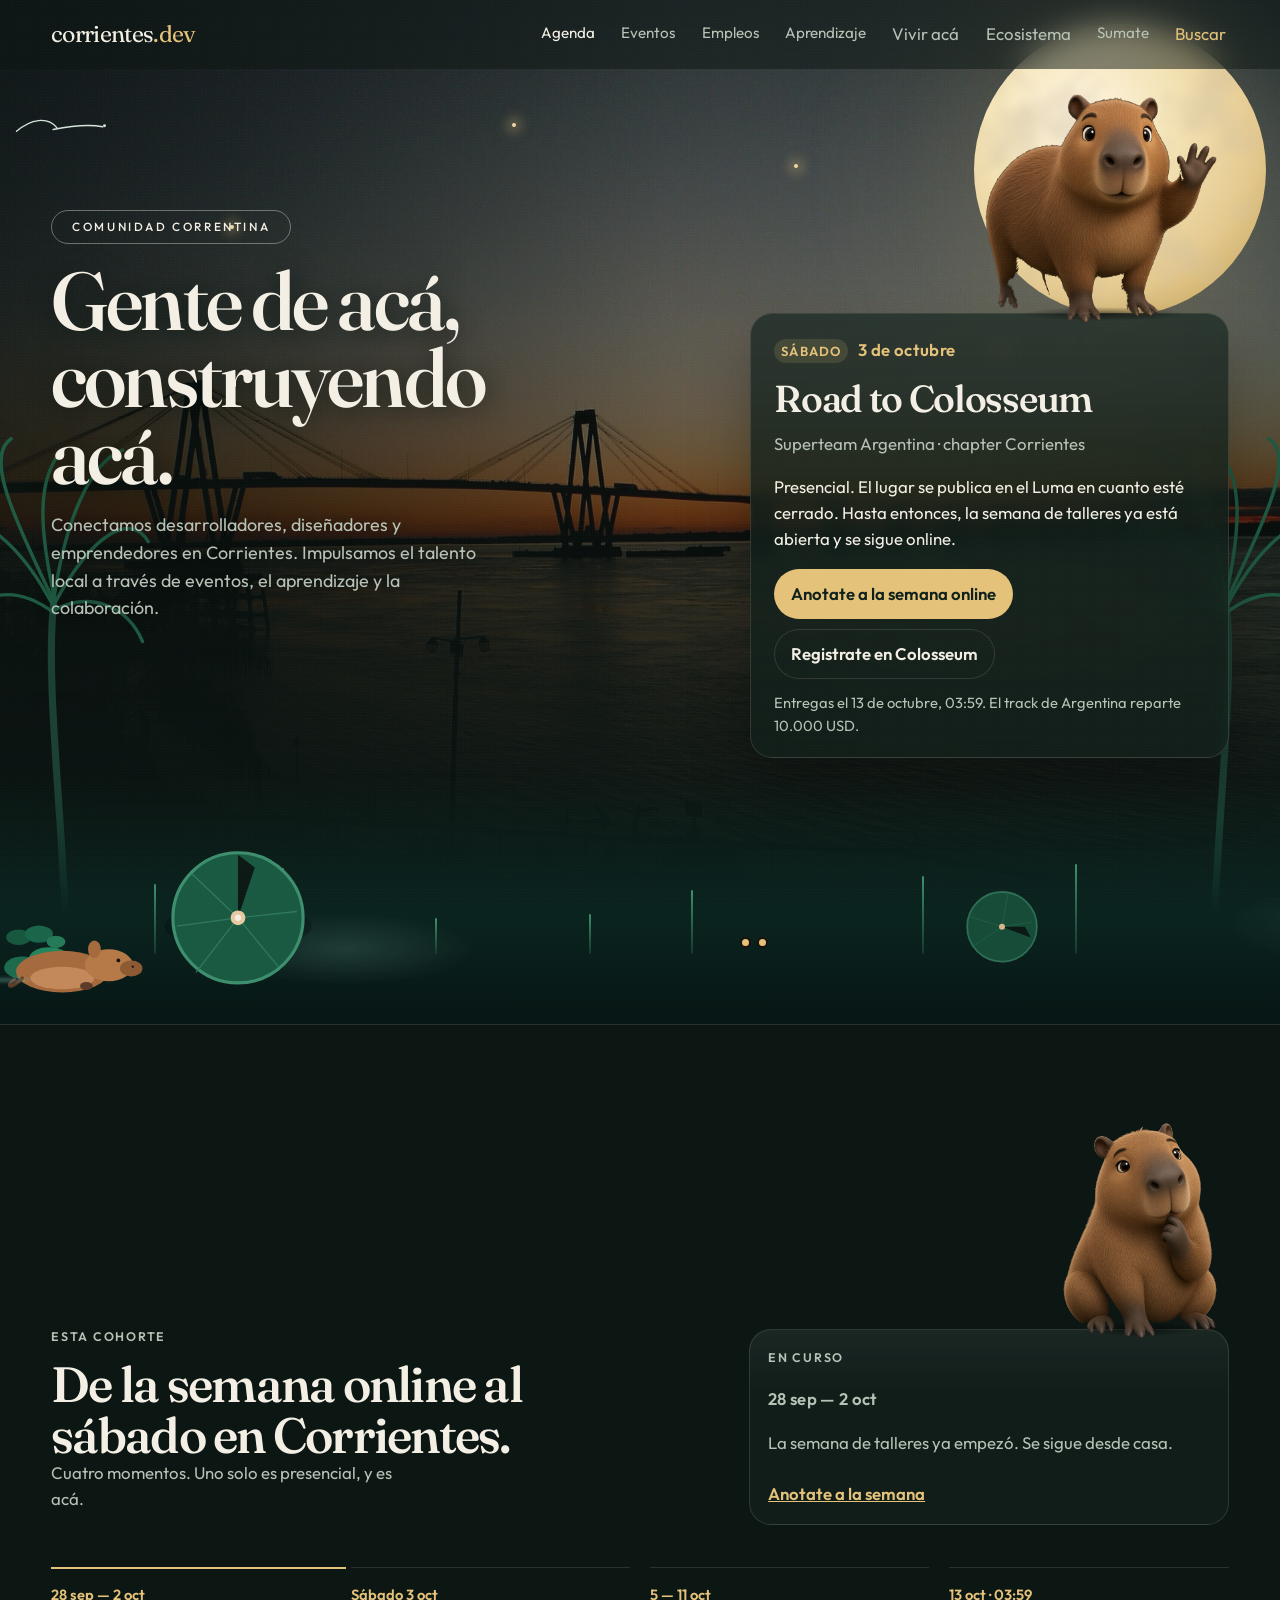
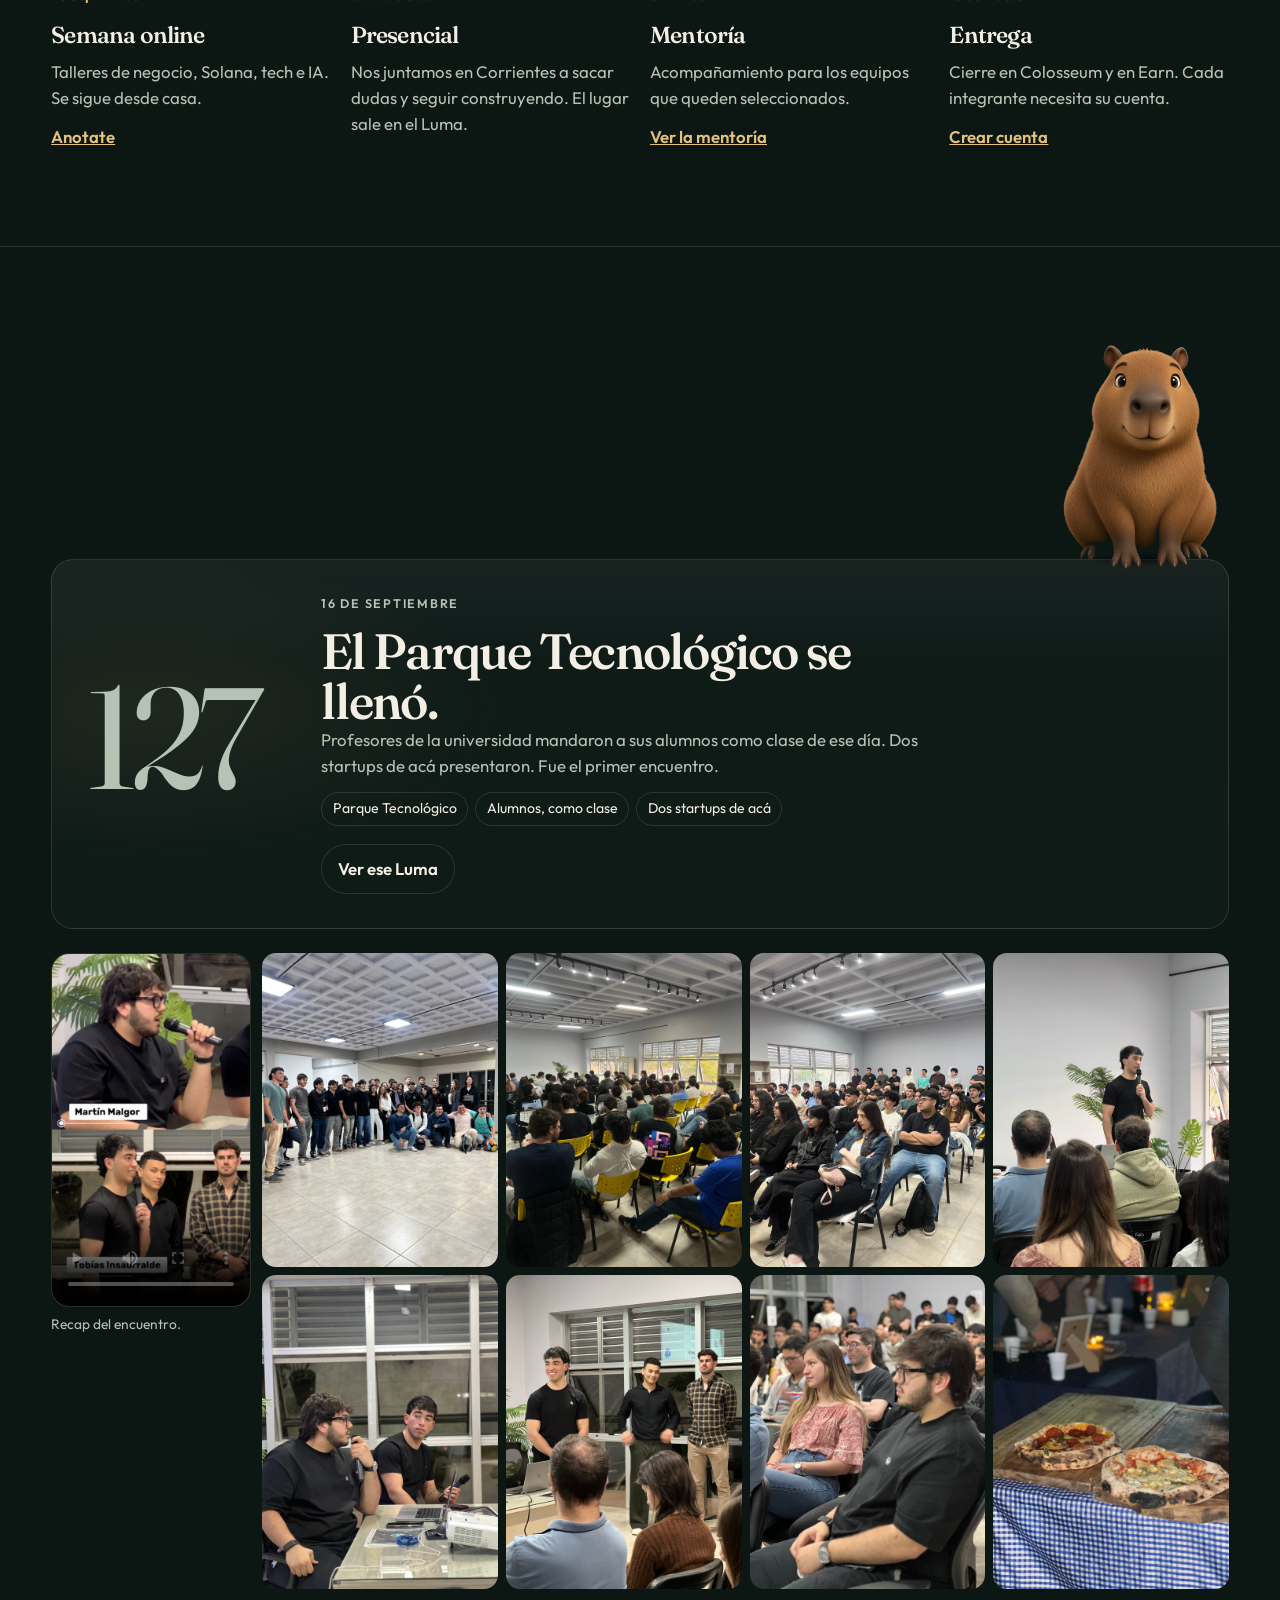
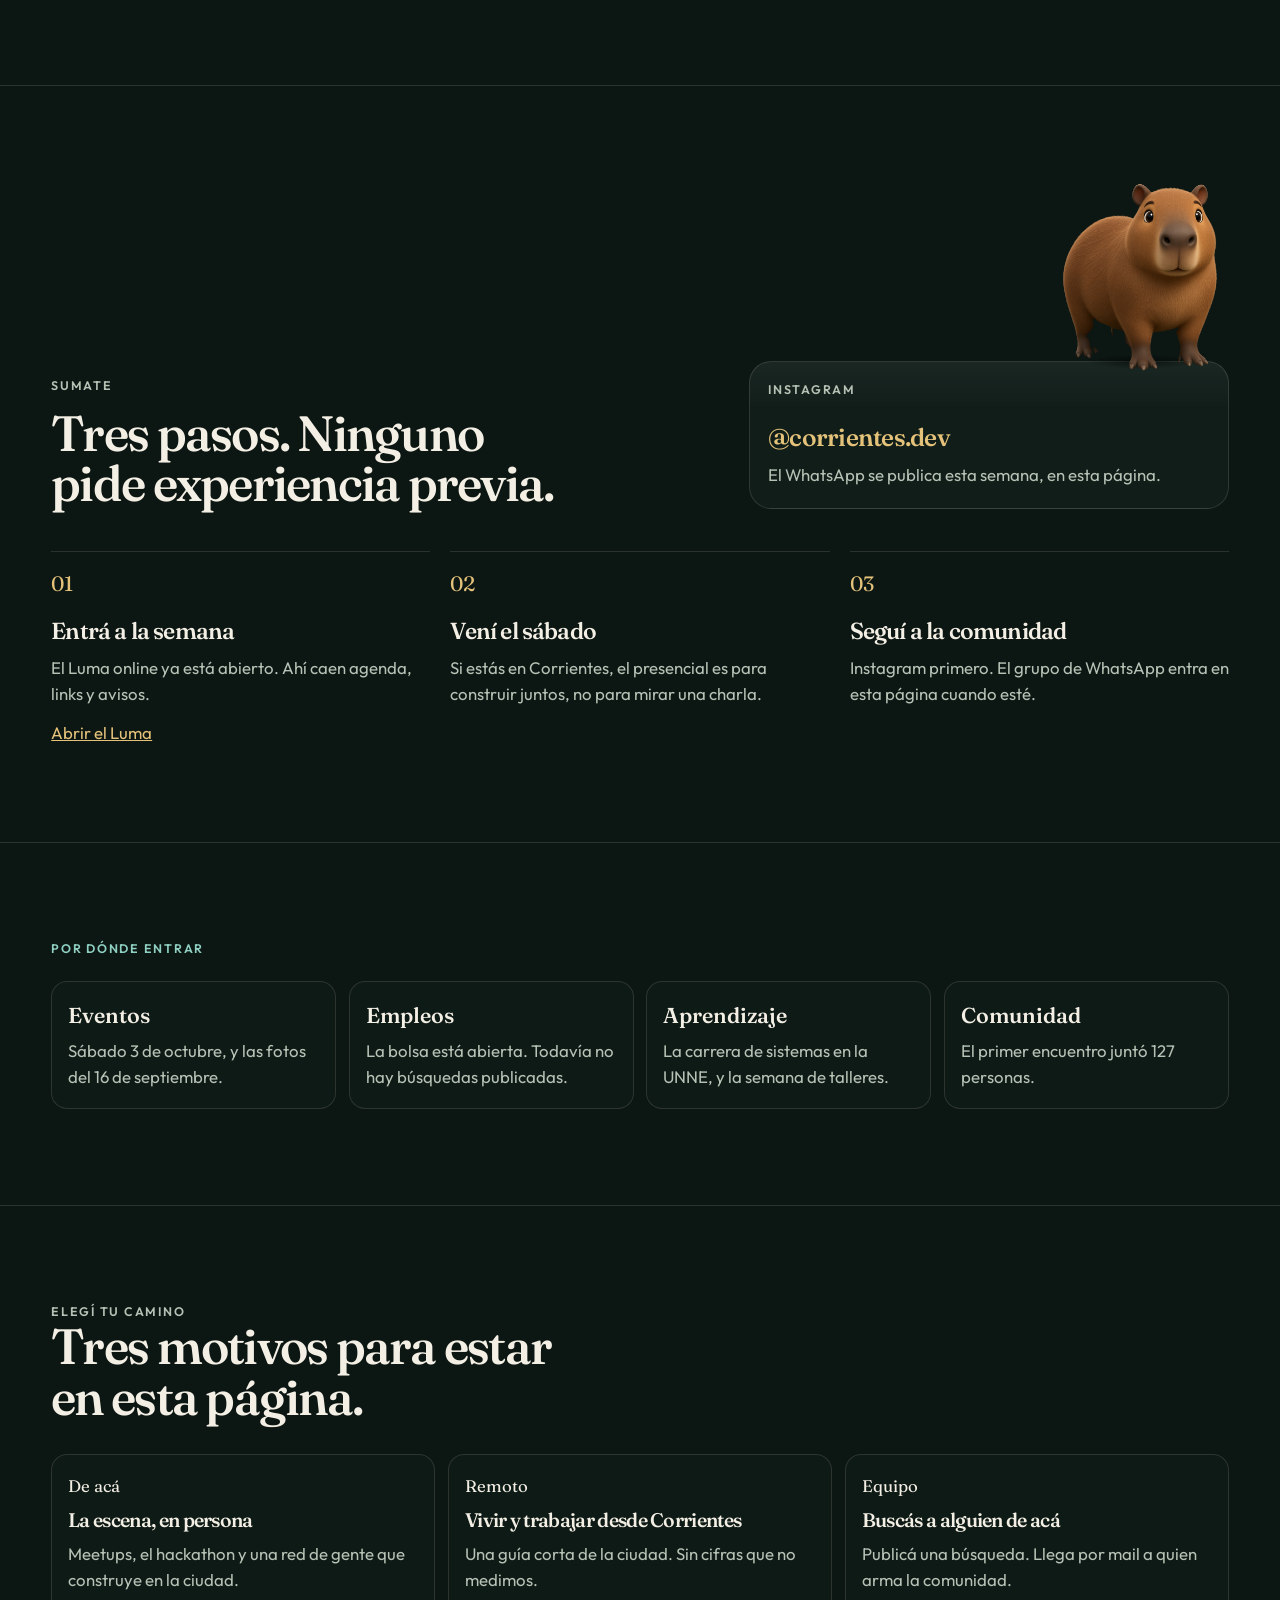
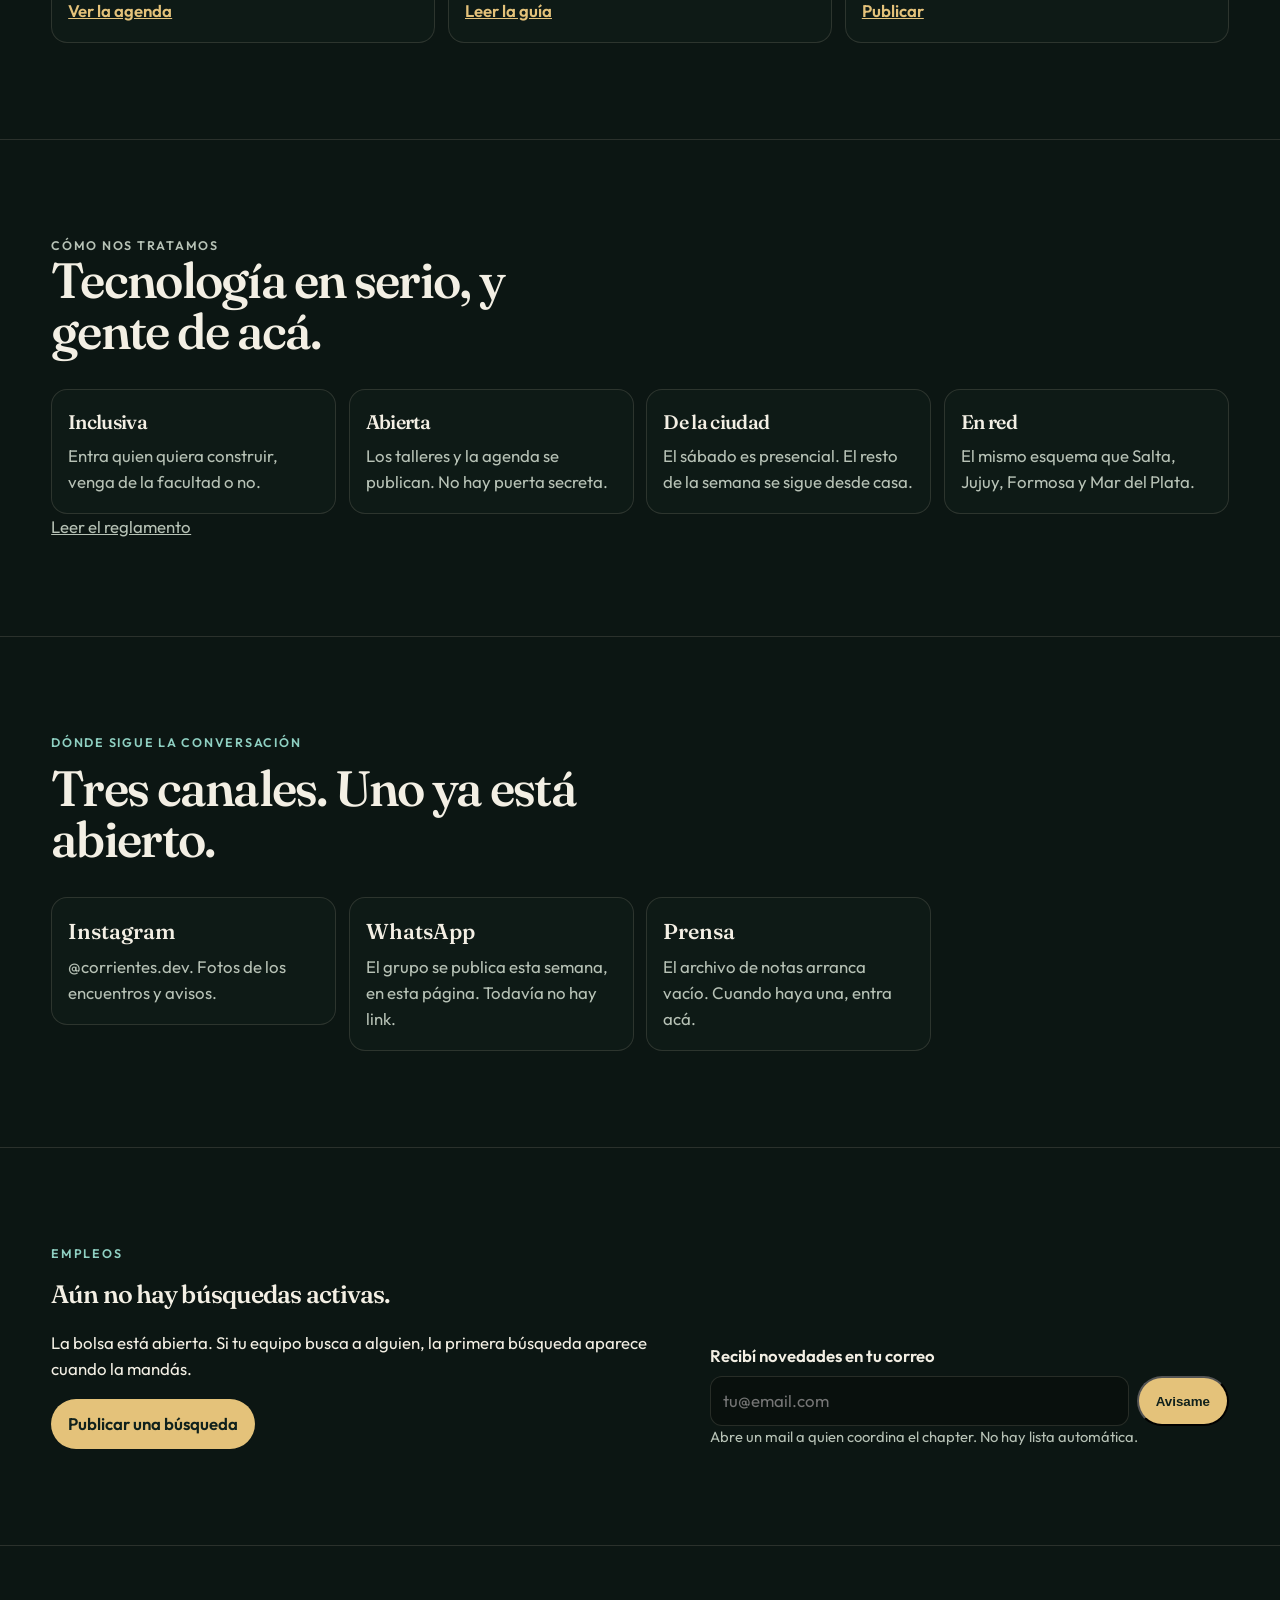
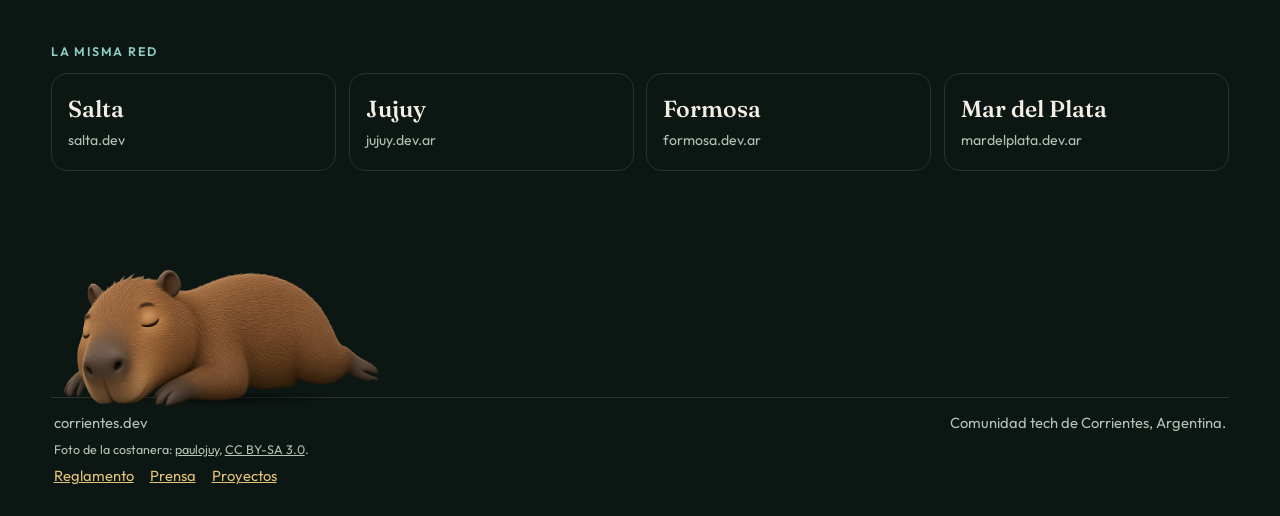
==== index.html @ 0e31e1d2 "Mostrar el puente Belgrano en el fondo de la portada. Co-authored-by: Cursor <cursoragent@cursor.com" ====
<!DOCTYPE html>
<html lang="es">
<head>
  <meta charset="utf-8">
  <meta name="viewport" content="width=device-width, initial-scale=1">
  <title>Corrientes.dev — Comunidad tech de Corrientes</title>
  <meta name="description" content="Comunidad de programadores, diseñadores y gente que construye en Corrientes. Encuentros presenciales y el hackathon Road to Colosseum.">
  <link rel="preconnect" href="https://fonts.googleapis.com">
  <link rel="preconnect" href="https://fonts.gstatic.com" crossorigin>
  <link href="https://fonts.googleapis.com/css2?family=Fraunces:opsz,wght@9..144,520;9..144,640&family=Outfit:wght@380;500;600&display=swap" rel="stylesheet">
  <link rel="stylesheet" href="styles.css">
  <script>document.documentElement.classList.add("js")</script>
  <link rel="icon" href="data:image/svg+xml,%3Csvg xmlns='http://www.w3.org/2000/svg' viewBox='0 0 32 32'%3E%3Crect fill='%230c1613' width='32' height='32' rx='7'/%3E%3Ctext x='16' y='22' text-anchor='middle' font-size='15' font-family='Georgia' fill='%23e4c27a'%3EC%3C/text%3E%3C/svg%3E">
</head>
<body>
  <a class="skip" href="#contenido">Saltar al contenido</a>

  <header class="bar">
    <a class="mark" href="#contenido">corrientes<span>.dev</span></a>
    <button class="menu-btn" type="button" aria-expanded="false" aria-controls="menu">Menú</button>
    <nav id="menu">
      <a href="#agenda">Agenda</a>
      <a href="eventos.html">Eventos</a>
      <a href="bolsa.html">Empleos</a>
      <a href="estudiar.html">Aprendizaje</a>
      <details>
        <summary>Vivir acá</summary>
        <div class="sub">
          <a href="vivir.html">Vivir en Corrientes</a>
          <a href="trabajar.html">Dónde trabajar</a>
          <a href="que-hacer.html">Qué hacer</a>
        </div>
      </details>
      <details>
        <summary>Ecosistema</summary>
        <div class="sub">
          <a href="empresas.html">Empresas</a>
          <a href="invertir.html">Invertir</a>
          <a href="proyectos.html">Proyectos</a>
          <a href="primer-trabajo.html">Primer trabajo</a>
        </div>
      </details>
      <a href="perfil.html">Sumate</a>
      <button class="buscar" type="button" data-buscar>Buscar</button>
    </nav>
  </header>

  <section class="hero" id="contenido">

    <svg class="palma izq" aria-hidden="true" viewBox="0 0 140 340">
      <path class="tronco" d="M78 340 C74 250 64 170 70 118" />
      <g class="copa">
        <path style="--d:-.2s" d="M70 124 C46 78 12 52 2 70" />
        <path style="--d:-.8s" d="M70 120 C40 58 22 18 40 6" />
        <path style="--d:-1.4s" d="M70 118 C78 62 96 22 118 14" />
        <path style="--d:-2s" d="M70 122 C98 70 124 58 136 78" />
        <path style="--d:-.5s" d="M70 128 C44 108 16 112 6 136" />
        <path style="--d:-1.7s" d="M70 126 C96 112 122 124 132 148" />
        <path style="--d:-2.4s" d="M70 116 C60 70 58 36 74 16" />
      </g>
    </svg>
    <svg class="palma der" aria-hidden="true" viewBox="0 0 140 340">
      <path class="tronco" d="M62 340 C66 250 76 170 70 118" />
      <g class="copa">
        <path style="--d:-1.1s" d="M70 124 C94 78 128 52 138 70" />
        <path style="--d:-.3s" d="M70 120 C100 58 118 18 100 6" />
        <path style="--d:-1.9s" d="M70 118 C62 62 44 22 22 14" />
        <path style="--d:-.7s" d="M70 122 C42 70 16 58 4 78" />
        <path style="--d:-2.2s" d="M70 128 C96 108 124 112 134 136" />
        <path style="--d:-1.5s" d="M70 126 C44 112 18 124 8 148" />
        <path style="--d:-.9s" d="M70 116 C80 70 82 36 66 16" />
      </g>
    </svg>

    <div class="cielo" aria-hidden="true">
      <i class="luz a"></i><i class="luz b"></i><i class="luz c"></i><i class="luz d"></i><i class="luz e"></i>
      <svg class="garza" viewBox="0 0 120 36">
        <g class="ala">
          <path d="M18 20 C34 6 52 4 62 16" />
        </g>
        <path class="cuerpo" d="M58 18 C78 14 96 12 112 15" />
        <circle cx="114" cy="14" r="1.6" />
      </svg>
    </div>

    <div class="escena">
      <div class="presentacion">
        <p class="placa">Comunidad correntina</p>
        <h1>Gente de acá, construyendo acá.</h1>
        <p class="lede">Conectamos desarrolladores, diseñadores y emprendedores en Corrientes. Impulsamos el talento local a través de eventos, el aprendizaje y la colaboración.</p>
      </div>

      <div class="percha" style="--ratio: 0.9773">
        <span class="luna" aria-hidden="true">
          <svg viewBox="0 0 200 200">
            <defs>
              <radialGradient id="luna-fill" cx="36%" cy="32%" r="75%">
                <stop offset="0" stop-color="#fff6e4" />
                <stop offset=".45" stop-color="#f3e2b4" />
                <stop offset=".82" stop-color="#e4c98f" />
                <stop offset="1" stop-color="#d4b56f" />
              </radialGradient>
              <filter id="luna-maria" x="0" y="0" width="100%" height="100%">
                <feTurbulence type="fractalNoise" baseFrequency=".022" numOctaves="3" seed="11" />
                <feColorMatrix values="0 0 0 0 .62  0 0 0 0 .52  0 0 0 0 .36  3.2 0 0 0 -1.55" />
                <feGaussianBlur stdDeviation="1.2" />
              </filter>
              <clipPath id="luna-clip"><circle cx="100" cy="100" r="99.5" /></clipPath>
            </defs>
            <circle cx="100" cy="100" r="100" fill="url(#luna-fill)" />
            <rect width="200" height="200" filter="url(#luna-maria)" clip-path="url(#luna-clip)" opacity=".42" />
          </svg>
        </span>
        <span class="figura">
          <img src="mascota/corte/hola.png" width="706" height="690" alt="Carpincho saludando, la mascota de corrientes.dev" fetchpriority="high">
          <span class="contacto" aria-hidden="true"></span>
        </span>
      <article class="event" id="sabado">
        <p class="when"><span>Sábado</span> 3 de octubre</p>
        <h2>Road to Colosseum</h2>
        <p class="sub">Superteam Argentina · chapter Corrientes</p>
        <p>Presencial. El lugar se publica en el Luma en cuanto esté cerrado. Hasta entonces, la semana de talleres ya está abierta y se sigue online.</p>
        <div class="actions">
          <a class="btn" href="https://luma.com/850bjf25">Anotate a la semana online</a>
          <a class="btn ghost" href="https://arena.colosseum.org">Registrate en Colosseum</a>
        </div>
        <p class="fine">Entregas el 13 de octubre, 03:59. El track de Argentina reparte 10.000 USD.</p>
      </article>
      </div>
    </div>

    <div class="estero" aria-hidden="true">
      <div class="agua"></div>
      <div class="brillo"></div>

      <div class="juncos">
        <span></span><span></span><span></span><span></span><span></span><span></span><span></span><span></span><span></span>
      </div>

      <svg class="irupe grande" viewBox="0 0 160 160">
        <ellipse cx="80" cy="84" rx="70" ry="22" fill="rgba(0,0,0,.25)" />
        <circle cx="80" cy="76" r="62" fill="#1a5a42" />
        <circle cx="80" cy="76" r="62" fill="none" stroke="#3d8f6e" stroke-width="3" />
        <path d="M80 76 L80 16 L96 28 Z" fill="#0c1915" />
        <path d="M80 76 L136 70 M80 76 L118 122 M80 76 L40 128 M80 76 L22 84 M80 76 L36 34" fill="none" stroke="#2f7a5c" stroke-width="1.2" />
        <circle cx="80" cy="76" r="7" fill="#e7c9a2" />
        <circle cx="80" cy="76" r="3" fill="#f4efe4" />
      </svg>
      <svg class="irupe chico" viewBox="0 0 160 160">
        <circle cx="80" cy="78" r="58" fill="#164c38" />
        <circle cx="80" cy="78" r="58" fill="none" stroke="#2f6d54" stroke-width="3" />
        <path d="M80 78 L128 96 L118 78 Z" fill="#0c1915" />
        <path d="M80 78 L24 60 M80 78 L30 112 M80 78 L90 22 M80 78 L130 70" fill="none" stroke="#27664c" stroke-width="1.1" />
        <circle cx="80" cy="78" r="5" fill="#d7b48a" />
      </svg>

      <svg class="camalote c1" viewBox="0 0 90 48">
        <ellipse cx="22" cy="28" rx="18" ry="11" fill="#1d6b4c" />
        <ellipse cx="48" cy="20" rx="20" ry="12" fill="#24845e" />
        <ellipse cx="70" cy="30" rx="14" ry="9" fill="#16573e" />
      </svg>
      <svg class="camalote c2" viewBox="0 0 90 48">
        <ellipse cx="24" cy="26" rx="16" ry="10" fill="#1a6246" />
        <ellipse cx="50" cy="22" rx="18" ry="11" fill="#1f7354" />
        <ellipse cx="72" cy="32" rx="12" ry="8" fill="#2a8a62" />
      </svg>

      <div class="yacare">
        <i></i><i></i>
      </div>

      <div class="nadador">
        <span class="estela"></span>
        <svg class="carpincho" viewBox="0 0 210 100">
          <ellipse cx="78" cy="62" rx="58" ry="26" fill="#a56b3e" />
          <ellipse cx="78" cy="70" rx="40" ry="14" fill="#c4895a" />
          <ellipse cx="136" cy="54" rx="30" ry="20" fill="#b67a48" />
          <ellipse cx="164" cy="58" rx="14" ry="10" fill="#8d5a34" />
          <ellipse cx="118" cy="34" rx="8" ry="11" fill="#a56b3e" />
          <circle cx="148" cy="48" r="2.4" fill="#1a120c" />
          <circle cx="166" cy="56" r="1.5" fill="#2a1c14" />
          <g class="pata">
            <ellipse cx="108" cy="80" rx="8" ry="5" fill="#5c3c28" />
          </g>
          <path d="M28 70 C12 86 6 80 18 72" fill="none" stroke="#5c3c28" stroke-width="4" stroke-linecap="round" />
        </svg>
      </div>
    </div>
  </section>

  <main>
    <section class="agenda" id="agenda">
      <div class="fila">
        <div class="cabeza entra" style="--i:0">
          <p class="kicker">Esta cohorte</p>
          <h2>De la semana online al sábado en Corrientes.</h2>
          <p class="nota">Cuatro momentos. Uno solo es presencial, y es acá.</p>
        </div>
        <div class="percha media" style="--ratio: 1.3776">
          <span class="figura" aria-hidden="true">
            <img src="mascota/corte/pensando.png" width="527" height="726" alt="" loading="lazy">
            <span class="contacto"></span>
          </span>
          <aside class="pista entra" style="--i:1">
            <p class="kicker">En curso</p>
            <p class="when">28 sep — 2 oct</p>
            <p>La semana de talleres ya empezó. Se sigue desde casa.</p>
            <a href="https://luma.com/850bjf25">Anotate a la semana</a>
          </aside>
        </div>
      </div>
      <ol class="linea">
        <li class="entra ahora" style="--i:0">
          <time datetime="2026-09-28">28 sep — 2 oct</time>
          <h3>Semana online</h3>
          <p>Talleres de negocio, Solana, tech e IA. Se sigue desde casa.</p>
          <a href="https://luma.com/850bjf25">Anotate</a>
        </li>
        <li class="entra" style="--i:1">
          <time datetime="2026-10-03">Sábado 3 oct</time>
          <h3>Presencial</h3>
          <p>Nos juntamos en Corrientes a sacar dudas y seguir construyendo. El lugar sale en el Luma.</p>
        </li>
        <li class="entra" style="--i:2">
          <time datetime="2026-10-05">5 — 11 oct</time>
          <h3>Mentoría</h3>
          <p>Acompañamiento para los equipos que queden seleccionados.</p>
          <a href="https://luma.com/utpm0167">Ver la mentoría</a>
        </li>
        <li class="entra" style="--i:3">
          <time datetime="2026-10-13">13 oct · 03:59</time>
          <h3>Entrega</h3>
          <p>Cierre en Colosseum y en Earn. Cada integrante necesita su cuenta.</p>
          <a href="https://arena.colosseum.org">Crear cuenta</a>
        </li>
      </ol>
    </section>

    <section class="meetup" id="meetup">
      <div class="percha media" style="--ratio: 1.4303">
        <span class="figura" aria-hidden="true">
          <img src="mascota/corte/sentado.png" width="509" height="728" alt="" loading="lazy">
          <span class="contacto"></span>
        </span>
        <div class="panel entra">
          <p class="numero">127</p>
          <div>
            <p class="kicker">16 de septiembre</p>
            <h2>El Parque Tecnológico se llenó.</h2>
            <p>Profesores de la universidad mandaron a sus alumnos como clase de ese día. Dos startups de acá presentaron. Fue el primer encuentro.</p>
            <ul class="datos">
              <li>Parque Tecnológico</li>
              <li>Alumnos, como clase</li>
              <li>Dos startups de acá</li>
            </ul>
            <a class="btn ghost" href="https://luma.com/09s1qk2i">Ver ese Luma</a>
          </div>
        </div>
      </div>
      <div class="recuerdo" id="anteriores">
        <figure class="reel">
          <video controls playsinline preload="metadata" poster="fotos/meetup/poster.jpg" width="720" height="1280">
            <source src="fotos/meetup/recap.mp4" type="video/mp4">
          </video>
          <figcaption>Recap del encuentro.</figcaption>
        </figure>
        <ul class="galeria">
          <li><img src="fotos/meetup/grupo.jpg" width="1200" height="1600" alt="Foto grupal al cierre del meetup, en el Parque Tecnológico"></li>
          <li><img src="fotos/meetup/sala.jpg" width="1200" height="1600" alt="La sala llena, vista desde atrás"></li>
          <li><img src="fotos/meetup/publico.jpg" width="1200" height="1600" alt="El público, de frente"></li>
          <li><img src="fotos/meetup/charla.jpg" width="1200" height="1600" alt="Una charla de pie, con micrófono"></li>
          <li><img src="fotos/meetup/mesa.jpg" width="1200" height="1600" alt="Quienes presentaron, sentados en la mesa"></li>
          <li><img src="fotos/meetup/panel.jpg" width="1200" height="1600" alt="Tres personas de pie frente a la sala"></li>
          <li><img src="fotos/meetup/cerca.jpg" width="1200" height="1600" alt="El público, más de cerca"></li>
          <li><img src="fotos/meetup/pizza.jpg" width="1200" height="1600" alt="Pizza al final de la noche"></li>
        </ul>
      </div>
    </section>

    <section class="sumate" id="sumate">
      <div class="fila">
        <div class="cabeza entra" style="--i:0">
          <p class="kicker">Sumate</p>
          <h2>Tres pasos. Ninguno pide experiencia previa.</h2>
        </div>
        <div class="percha media" style="--ratio: 1.1952">
          <span class="figura" aria-hidden="true">
            <img src="mascota/corte/quieto.png" width="584" height="698" alt="" loading="lazy">
            <span class="contacto"></span>
          </span>
          <a class="pista entra" style="--i:1" href="https://instagram.com/corrientes.dev">
            <p class="kicker">Instagram</p>
            <strong>@corrientes.dev</strong>
            <span>El WhatsApp se publica esta semana, en esta página.</span>
          </a>
        </div>
      </div>
      <ol>
        <li class="entra" style="--i:0">
          <span>01</span>
          <h3>Entrá a la semana</h3>
          <p>El Luma online ya está abierto. Ahí caen agenda, links y avisos.</p>
          <a href="https://luma.com/850bjf25">Abrir el Luma</a>
        </li>
        <li class="entra" style="--i:1">
          <span>02</span>
          <h3>Vení el sábado</h3>
          <p>Si estás en Corrientes, el presencial es para construir juntos, no para mirar una charla.</p>
        </li>
        <li class="entra" style="--i:2">
          <span>03</span>
          <h3>Seguí a la comunidad</h3>
          <p>Instagram primero. El grupo de WhatsApp entra en esta página cuando esté.</p>
        </li>
      </ol>
    </section>

    <section class="accesos" id="recorridos">
      <p class="kicker entra">Por dónde entrar</p>
      <ul>
        <li class="entra" style="--i:0"><a href="eventos.html#anteriores"><strong>Eventos</strong><span>Sábado 3 de octubre, y las fotos del 16 de septiembre.</span></a></li>
        <li class="entra" style="--i:1"><a href="bolsa.html"><strong>Empleos</strong><span>La bolsa está abierta. Todavía no hay búsquedas publicadas.</span></a></li>
        <li class="entra" style="--i:2"><a href="estudiar.html"><strong>Aprendizaje</strong><span>La carrera de sistemas en la UNNE, y la semana de talleres.</span></a></li>
        <li class="entra" style="--i:3"><a href="perfil.html"><strong>Comunidad</strong><span>El primer encuentro juntó 127 personas.</span></a></li>
      </ul>
    </section>

    <section class="caminos">
      <div class="cabeza entra">
        <p class="kicker">Elegí tu camino</p>
        <h2>Tres motivos para estar en esta página.</h2>
      </div>
      <ol>
        <li class="entra" style="--i:0">
          <span>De acá</span>
          <h3>La escena, en persona</h3>
          <p>Meetups, el hackathon y una red de gente que construye en la ciudad.</p>
          <a href="eventos.html">Ver la agenda</a>
        </li>
        <li class="entra" style="--i:1">
          <span>Remoto</span>
          <h3>Vivir y trabajar desde Corrientes</h3>
          <p>Una guía corta de la ciudad. Sin cifras que no medimos.</p>
          <a href="vivir.html">Leer la guía</a>
        </li>
        <li class="entra" style="--i:2">
          <span>Equipo</span>
          <h3>Buscás a alguien de acá</h3>
          <p>Publicá una búsqueda. Llega por mail a quien arma la comunidad.</p>
          <a href="bolsa.html#publicar">Publicar</a>
        </li>
      </ol>
    </section>

    <section class="valores" id="manifiesto">
      <div class="cabeza entra">
        <p class="kicker">Cómo nos tratamos</p>
        <h2>Tecnología en serio, y gente de acá.</h2>
      </div>
      <ol>
        <li class="entra" style="--i:0"><h3>Inclusiva</h3><p>Entra quien quiera construir, venga de la facultad o no.</p></li>
        <li class="entra" style="--i:1"><h3>Abierta</h3><p>Los talleres y la agenda se publican. No hay puerta secreta.</p></li>
        <li class="entra" style="--i:2"><h3>De la ciudad</h3><p>El sábado es presencial. El resto de la semana se sigue desde casa.</p></li>
        <li class="entra" style="--i:3"><h3>En red</h3><p>El mismo esquema que Salta, Jujuy, Formosa y Mar del Plata.</p></li>
      </ol>
      <p class="entra"><a href="reglamento.html">Leer el reglamento</a></p>
    </section>

    <section class="redes">
      <div class="cabeza entra">
        <p class="kicker">Dónde sigue la conversación</p>
        <h2>Tres canales. Uno ya está abierto.</h2>
      </div>
      <ul>
        <li class="entra" style="--i:0"><a href="https://instagram.com/corrientes.dev"><strong>Instagram</strong><span>@corrientes.dev. Fotos de los encuentros y avisos.</span></a></li>
        <li class="entra" style="--i:1"><div><strong>WhatsApp</strong><span>El grupo se publica esta semana, en esta página. Todavía no hay link.</span></div></li>
        <li class="entra" style="--i:2"><a href="prensa.html"><strong>Prensa</strong><span>El archivo de notas arranca vacío. Cuando haya una, entra acá.</span></a></li>
      </ul>
    </section>

    <section class="bolsa-home" id="empleos">
      <div class="entra">
        <p class="kicker">Empleos</p>
        <h2>Aún no hay búsquedas activas.</h2>
        <p>La bolsa está abierta. Si tu equipo busca a alguien, la primera búsqueda aparece cuando la mandás.</p>
        <a class="btn" href="bolsa.html#publicar">Publicar una búsqueda</a>
      </div>
      <form class="novedades entra" data-novedades style="--i:1">
        <label for="correo">Recibí novedades en tu correo</label>
        <div>
          <input id="correo" name="correo" type="email" autocomplete="email" required placeholder="tu@email.com">
          <button class="btn" type="submit">Avisame</button>
        </div>
        <p class="fine">Abre un mail a quien coordina el chapter. No hay lista automática.</p>
      </form>
    </section>

    <section class="hermanas">
      <p class="kicker entra">La misma red</p>
      <ul>
        <li class="entra" style="--i:0"><a href="https://salta.dev"><strong>Salta</strong><span>salta.dev</span></a></li>
        <li class="entra" style="--i:1"><a href="https://jujuy.dev.ar"><strong>Jujuy</strong><span>jujuy.dev.ar</span></a></li>
        <li class="entra" style="--i:2"><a href="https://formosa.dev.ar"><strong>Formosa</strong><span>formosa.dev.ar</span></a></li>
        <li class="entra" style="--i:3"><a href="https://mardelplata.dev.ar"><strong>Mar del Plata</strong><span>mardelplata.dev.ar</span></a></li>
      </ul>
    </section>
  </main>

  <footer>
    <div class="percha baja izq" style="--ratio: 0.4383">
      <span class="figura" aria-hidden="true">
        <img class="respira" src="mascota/corte/durmiendo.png" width="892" height="391" alt="" loading="lazy">
        <span class="contacto"></span>
      </span>
      <div class="pie">
        <p>corrientes.dev</p>
        <p>Comunidad tech de Corrientes, Argentina.</p>
        <p class="credito">Foto de la costanera: <a href="https://commons.wikimedia.org/wiki/File:Vista_desde_Costanera_al_Puente_Gral._Belgrano_-_Corrientes_-_Argentina_-_panoramio_(1).jpg">paulojuy</a>, <a href="https://creativecommons.org/licenses/by-sa/3.0/deed.es">CC BY-SA 3.0</a>.</p>
        <p class="mapa"><a href="reglamento.html">Reglamento</a><a href="prensa.html">Prensa</a><a href="proyectos.html">Proyectos</a></p>
      </div>
    </div>
  </footer>
  <script>
    const reducido = matchMedia("(prefers-reduced-motion: reduce)").matches;
    const secciones = document.querySelectorAll("main section, footer");
    if (reducido || !("IntersectionObserver" in window)) {
      secciones.forEach((seccion) => seccion.classList.add("ya"));
    } else {
      const visto = new IntersectionObserver((entradas) => {
        entradas.forEach((entrada) => {
          if (!entrada.isIntersecting) return;
          entrada.target.classList.add("ya");
          visto.unobserve(entrada.target);
        });
      }, { threshold: 0.18, rootMargin: "0px 0px -8% 0px" });
      secciones.forEach((seccion) => visto.observe(seccion));
    }

    const barra = document.querySelector(".bar");
    const alScroll = () => barra.classList.toggle("abajo", scrollY > 12);
    alScroll();
    addEventListener("scroll", alScroll, { passive: true });

    const vinculos = [...document.querySelectorAll(".bar nav a")];
    const marcas = vinculos.map((vinculo) => document.querySelector(vinculo.getAttribute("href"))).filter(Boolean);
    if ("IntersectionObserver" in window) {
      const actual = new IntersectionObserver((entradas) => {
        entradas.forEach((entrada) => {
          const vinculo = vinculos.find((item) => item.getAttribute("href") === "#" + entrada.target.id);
          if (vinculo && entrada.isIntersecting) {
            vinculos.forEach((item) => item.removeAttribute("aria-current"));
            vinculo.setAttribute("aria-current", "true");
          }
        });
      }, { rootMargin: "-40% 0px -50% 0px" });
      marcas.forEach((marca) => actual.observe(marca));
    }
  </script>
  <script src="site.js"></script>
</body>
</html>
---- styles.css ----
:root {
  --bg: #0c1613;
  --bg-2: #13211c;
  --line: rgba(232, 220, 196, 0.14);
  --text: #f3efe4;
  --muted: #b7c2b6;
  --sand: #e4c27a;
  --water: #8fd0c2;
  --ink: #10211c;
  --pad: clamp(1.25rem, 4vw, 4.5rem);
}

* { box-sizing: border-box; }

html { scroll-behavior: smooth; }

body {
  margin: 0;
  background: var(--bg);
  color: var(--text);
  font-family: Outfit, sans-serif;
  font-size: 1.05rem;
  line-height: 1.55;
}

body::before {
  content: "";
  position: fixed;
  inset: 0;
  pointer-events: none;
  z-index: 8;
  opacity: 0.035;
  background-image: radial-gradient(rgba(255,255,255,.6) 0.6px, transparent 0.6px);
  background-size: 3px 3px;
}

::selection { background: var(--sand); color: var(--ink); }

a { color: inherit; }

.skip {
  position: absolute;
  left: 1rem;
  top: -4rem;
  background: var(--sand);
  color: var(--ink);
  padding: 0.4rem 0.7rem;
  z-index: 9;
}
.skip:focus { top: 1rem; }

.kicker {
  margin: 0 0 0.7rem;
  color: var(--water);
  font-size: 0.78rem;
  font-weight: 600;
  letter-spacing: 0.14em;
  text-transform: uppercase;
}

.placa {
  display: inline-flex;
  align-items: center;
  margin: 0 0 1.15rem;
  padding: 0.62rem 1.25rem;
  border: 1px solid rgba(243, 239, 228, 0.38);
  border-radius: 999px;
  color: #f4f0e6;
  font-size: 0.74rem;
  font-weight: 500;
  letter-spacing: 0.22em;
  line-height: 1;
  text-transform: uppercase;
}

h1, h2, h3 {
  font-family: Fraunces, serif;
  font-weight: 560;
  letter-spacing: -0.035em;
  margin: 0;
}

.btn {
  display: inline-flex;
  align-items: center;
  min-height: 44px;
  background: var(--sand);
  color: var(--ink);
  text-decoration: none;
  font-weight: 600;
  padding: 0.75rem 1.05rem;
  border-radius: 999px;
  transition: transform 200ms cubic-bezier(0, 0, 0.2, 1), filter 150ms cubic-bezier(0, 0, 0.2, 1);
}
.btn:hover { transform: translateY(-2px); filter: brightness(1.06); }

.btn.ghost {
  background: transparent;
  color: var(--text);
  box-shadow: inset 0 0 0 1px var(--line);
}
.btn.ghost:hover { background: rgba(255,255,255,0.04); }

:focus-visible {
  outline: 2px solid var(--sand);
  outline-offset: 3px;
}

/* ---------- hero ---------- */

.hero {
  position: relative;
  min-height: 100svh;
  display: flex;
  flex-direction: column;
  padding-top: 4.25rem;
  overflow: hidden;
  background: var(--bg);
}

.hero::before {
  content: "";
  position: absolute;
  inset: 0;
  z-index: 0;
  pointer-events: none;
  background:
    linear-gradient(180deg, rgba(12, 22, 19, 0.22) 0%, rgba(12, 22, 19, 0.34) 32%, rgba(12, 22, 19, 0.78) 70%, #0c1613 100%),
    linear-gradient(90deg, rgba(12, 22, 19, 0.48) 0%, rgba(12, 22, 19, 0.08) 52%, rgba(12, 22, 19, 0.22) 100%),
    url("fotos/costanera.jpg") center 38% / cover no-repeat;
}

.bar {
  position: fixed;
  top: 0;
  left: 0;
  right: 0;
  z-index: 6;
  display: flex;
  justify-content: space-between;
  align-items: center;
  padding: 0.85rem var(--pad);
  background: rgba(12, 22, 19, 0.5);
  backdrop-filter: blur(16px);
  border-bottom: 1px solid transparent;
  transition: background 150ms cubic-bezier(0, 0, 0.2, 1), border-color 150ms cubic-bezier(0, 0, 0.2, 1);
}
.bar.abajo {
  background: rgba(12, 22, 19, 0.86);
  border-bottom-color: var(--line);
}

.mark {
  font-family: Fraunces, serif;
  font-size: 1.45rem;
  text-decoration: none;
  letter-spacing: -0.03em;
}
.mark span { color: var(--sand); }

.bar nav { display: flex; gap: 1.35rem; }
.bar nav a {
  color: var(--muted);
  text-decoration: none;
  font-size: 0.95rem;
  padding: 0.45rem 0.15rem;
}
.bar nav a:hover,
.bar nav a[aria-current="true"] { color: var(--text); }

.cielo { position: absolute; inset: 0; pointer-events: none; z-index: 1; }

.luz {
  position: absolute;
  width: 4px;
  height: 4px;
  border-radius: 50%;
  background: #f0d7a0;
  box-shadow: 0 0 12px 5px rgba(228, 194, 122, 0.35);
  animation: luciernaga 5.5s ease-in-out infinite;
}
.luz.a { left: 18%; top: 22%; }
.luz.b { left: 62%; top: 16%; animation-delay: -1.6s; }
.luz.c { left: 78%; top: 34%; animation-delay: -3s; }
.luz.d { left: 40%; top: 12%; animation-delay: -2.2s; }
.luz.e { left: 88%; top: 20%; animation-delay: -4s; }

.garza {
  position: absolute;
  width: 110px;
  top: 11%;
  overflow: visible;
  animation: vuelo 22s linear infinite;
  animation-delay: -7s;
}
.garza path, .garza circle { fill: none; stroke: #d5e4da; stroke-width: 1.5; stroke-linecap: round; }
.garza circle { fill: #d5e4da; stroke: none; }
.garza .ala { transform-origin: 58px 18px; animation: aleteo 0.9s ease-in-out infinite; }

.escena {
  position: relative;
  z-index: 3;
  display: grid;
  grid-template-columns: 1.15fr 0.85fr;
  gap: clamp(1.5rem, 4vw, 4rem);
  align-items: center;
  flex: 1;
  padding: 1.5rem var(--pad) 1rem;
}

.presentacion h1 {
  font-size: clamp(3.1rem, 6.4vw, 5.6rem);
  line-height: 0.94;
  max-width: 10ch;
  text-shadow: 0 2px 24px rgba(12, 22, 19, 0.72);
}

.lede {
  max-width: 38ch;
  color: var(--muted);
  font-size: 1.12rem;
  text-shadow: 0 1px 16px rgba(12, 22, 19, 0.8);
}

.percha {
  --sw: 168px;
  --moon-d: 210px;
  --inset: 6px;
  --overlap: 10px;
  position: relative;
  isolation: isolate;
  padding-top: calc(var(--sw) * var(--ratio) - var(--overlap));
}

.percha .luna {
  position: absolute;
  z-index: 1;
  width: var(--moon-d);
  aspect-ratio: 1;
  right: calc(var(--inset) + var(--sw) * 0.42 - var(--moon-d) * 0.5);
  top: calc(var(--sw) * 0.18 - var(--moon-d) * 0.38);
  pointer-events: none;
  animation: luna 400ms cubic-bezier(0, 0, 0.2, 1) both, flotar-luna 9s ease-in-out 400ms infinite;
}

.percha .luna::before {
  content: "";
  position: absolute;
  inset: -58%;
  border-radius: 50%;
  background: radial-gradient(
    closest-side,
    rgba(228, 194, 122, 0.32) 0%,
    rgba(228, 194, 122, 0.12) 42%,
    rgba(228, 194, 122, 0.04) 70%,
    transparent 100%
  );
}

.percha .luna svg {
  position: relative;
  display: block;
  width: 100%;
  height: 100%;
}

.percha .figura {
  position: absolute;
  z-index: 3;
  top: 0;
  right: var(--inset);
  width: var(--sw);
}

.percha .figura img {
  display: block;
  width: 100%;
  height: auto;
}

.contacto {
  position: absolute;
  left: 16%;
  right: 14%;
  bottom: 2px;
  height: 14px;
  z-index: -1;
  border-radius: 50%;
  background: radial-gradient(closest-side, rgba(0, 0, 0, 0.55), transparent);
  pointer-events: none;
}

.event {
  position: relative;
  z-index: 2;
  background:
    linear-gradient(180deg, rgba(255, 255, 255, 0.045), transparent 30%),
    rgba(19, 33, 28, 0.78);
  border: 1px solid var(--line);
  border-radius: 22px;
  padding: 1.45rem 1.45rem 1.2rem;
  backdrop-filter: blur(8px);
  box-shadow: 0 30px 60px rgba(0, 0, 0, 0.28);
}

.when {
  margin: 0;
  color: var(--sand);
  font-weight: 600;
  letter-spacing: 0.02em;
}
.when span {
  display: inline-block;
  margin-right: 0.45rem;
  padding: 0.1rem 0.45rem;
  border-radius: 999px;
  background: rgba(228, 194, 122, 0.14);
  font-size: 0.82rem;
  letter-spacing: 0.08em;
  text-transform: uppercase;
}

.event h2 { font-size: clamp(1.8rem, 3vw, 2.35rem); margin: 0.45rem 0 0.15rem; }
.sub { margin: 0 0 0.7rem; color: var(--muted); }
.actions { display: flex; flex-wrap: wrap; gap: 0.6rem; margin: 1.1rem 0 0.85rem; }
.fine { color: var(--muted); font-size: 0.92rem; margin: 0; }

/* ---------- estero ---------- */

.estero {
  position: relative;
  z-index: 2;
  height: 250px;
  margin-top: auto;
  overflow: hidden;
}

.agua, .brillo {
  position: absolute;
  inset: 0;
}

.agua {
  background:
    linear-gradient(180deg, transparent 0%, rgba(14, 48, 40, 0.2) 18%, #0b2420 55%, #071614 100%);
}

.brillo {
  background:
    radial-gradient(180px 50px at 15% 70%, rgba(143, 208, 194, 0.22), transparent 70%),
    radial-gradient(220px 60px at 60% 60%, rgba(143, 208, 194, 0.14), transparent 70%),
    radial-gradient(140px 40px at 85% 75%, rgba(228, 194, 122, 0.1), transparent 70%);
  background-size: 180% 100%;
  animation: caustica 16s linear infinite;
  mix-blend-mode: screen;
  opacity: 0.7;
}

.palma {
  position: absolute;
  bottom: 0;
  width: min(200px, 22vw);
  height: 78vh;
  z-index: 2;
  pointer-events: none;
}
.palma.izq { left: -46px; }
.palma.der { right: -46px; }

.tronco {
  fill: none;
  stroke: #1c4034;
  stroke-width: 5;
  stroke-linecap: round;
}
.copa path {
  fill: none;
  stroke: #1f5a42;
  stroke-width: 2.4;
  stroke-linecap: round;
  transform-origin: 70px 122px;
  animation: yatay 5.2s ease-in-out infinite;
  animation-delay: var(--d);
}

.juncos { position: absolute; inset: 0; }
.juncos span {
  position: absolute;
  bottom: 70px;
  width: 2px;
  background: linear-gradient(#3d8f6c, #16382c);
  border-radius: 2px;
  transform-origin: bottom center;
  animation: junco 3.6s ease-in-out infinite;
}
.juncos span:nth-child(1) { left: 12%; height: 70px; }
.juncos span:nth-child(2) { left: 16%; height: 48px; animation-delay: -0.6s; }
.juncos span:nth-child(3) { left: 22%; height: 86px; animation-delay: -1.4s; }
.juncos span:nth-child(4) { left: 46%; height: 40px; animation-delay: -2s; }
.juncos span:nth-child(5) { left: 54%; height: 64px; animation-delay: -0.3s; }
.juncos span:nth-child(6) { left: 72%; height: 78px; animation-delay: -1.8s; }
.juncos span:nth-child(7) { left: 78%; height: 52px; animation-delay: -2.6s; }
.juncos span:nth-child(8) { left: 84%; height: 90px; animation-delay: -0.9s; }
.juncos span:nth-child(9) { left: 34%; height: 36px; animation-delay: -1.1s; }

.irupe { position: absolute; bottom: 18px; }
.irupe.grande {
  width: 168px;
  left: 12%;
  animation: flotar 7s ease-in-out infinite;
}
.irupe.chico {
  width: 96px;
  right: 18%;
  bottom: 48px;
  animation: flotar 9s ease-in-out infinite reverse;
  animation-delay: -2s;
}

.camalote { position: absolute; width: 92px; bottom: 36px; animation: deriva 28s linear infinite; }
.c2 { width: 70px; bottom: 70px; animation-duration: 36s; animation-delay: -14s; opacity: 0.85; }

.yacare {
  position: absolute;
  left: 58%;
  bottom: 78px;
  display: flex;
  gap: 10px;
  animation: asomar 18s ease-in-out infinite;
}
.yacare i {
  width: 7px;
  height: 7px;
  border-radius: 50%;
  background: #e4c27a;
  box-shadow: 0 0 0 2px #1a120c;
  animation: parpadeo 18s ease-in-out infinite;
}

.nadador {
  position: absolute;
  bottom: 22px;
  animation: nado 24s linear infinite;
  animation-delay: -9s;
}
.estela {
  position: absolute;
  left: -30px;
  bottom: 18px;
  width: 70px;
  height: 8px;
  border-radius: 50%;
  background: radial-gradient(closest-side, rgba(143, 208, 194, 0.35), transparent);
  filter: blur(1px);
}
.carpincho { width: 168px; display: block; }
.pata { transform-origin: 108px 78px; animation: pala 0.55s ease-in-out infinite; }

/* ---------- page ---------- */

main { position: relative; z-index: 3; }

.agenda, .sumate, .hermanas {
  padding: clamp(3.5rem, 8vw, 6rem) var(--pad);
  border-top: 1px solid var(--line);
}

.cabeza { max-width: 40rem; margin-bottom: 2rem; }
.cabeza h2 { max-width: 16ch; }
.fila .cabeza { margin-bottom: 0; }
.cabeza h2, .panel h2, .sumate h2 {
  font-size: clamp(2rem, 4vw, 3.1rem);
  line-height: 1.02;
}
.nota { margin: 0.85rem 0 0; max-width: 34ch; color: var(--muted); }

.fila {
  display: grid;
  grid-template-columns: 1.15fr 0.85fr;
  gap: clamp(1.25rem, 4vw, 3rem);
  align-items: end;
  margin-bottom: 2.6rem;
}

.percha.media { --sw: 118px; }
.percha.baja { --sw: 220px; }
.percha.izq .figura { right: auto; left: var(--inset); }

.pista {
  position: relative;
  z-index: 2;
  display: flex;
  flex-direction: column;
  align-items: flex-start;
  gap: 0.35rem;
  min-height: 148px;
  padding: 1.15rem 1.15rem 1.1rem;
  border: 1px solid var(--line);
  border-radius: 22px;
  background:
    linear-gradient(180deg, rgba(255, 255, 255, 0.045), transparent 32%),
    rgba(19, 33, 28, 0.78);
  color: inherit;
  text-decoration: none;
}
a.pista { transition: border-color 200ms cubic-bezier(0, 0, 0.2, 1), transform 200ms cubic-bezier(0, 0, 0.2, 1); }
a.pista:hover {
  transform: translateY(-2px);
  border-color: rgba(228, 194, 122, 0.45);
}
.pista strong {
  font-family: Fraunces, serif;
  font-size: 1.55rem;
  font-weight: 560;
  letter-spacing: -0.03em;
}
.pista p { margin: 0; }
.pista span { color: var(--muted); }
.pista > a { color: var(--sand); font-weight: 600; margin-top: 0.35rem; }

.panel {
  position: relative;
  z-index: 2;
  display: grid;
  grid-template-columns: auto minmax(0, 38rem);
  justify-content: start;
  gap: clamp(1.5rem, 5vw, 4rem);
  align-items: center;
  padding: clamp(1.35rem, 3vw, 2.1rem);
  border: 1px solid var(--line);
  border-radius: 22px;
  background:
    linear-gradient(180deg, rgba(255, 255, 255, 0.04), transparent 28%),
    radial-gradient(520px 220px at 8% 40%, rgba(228, 194, 122, 0.08), transparent 70%),
    rgba(19, 33, 28, 0.5);
}

.datos {
  display: flex;
  flex-wrap: wrap;
  gap: 0.45rem;
  list-style: none;
  margin: 0 0 1.15rem;
  padding: 0;
}
.datos li {
  padding: 0.32rem 0.65rem;
  border-radius: 999px;
  border: 1px solid var(--line);
  color: var(--text);
  font-size: 0.88rem;
}

.agenda ol, .sumate ol {
  list-style: none;
  margin: 0;
  padding: 0;
  display: grid;
  grid-template-columns: repeat(4, 1fr);
  gap: 1.25rem;
}

.agenda ol.linea { position: relative; }
.agenda ol.linea::before {
  content: "";
  position: absolute;
  left: 0;
  top: 0;
  width: 25%;
  height: 2px;
  background: var(--sand);
  transform: scaleX(0);
  transform-origin: left;
}
.agenda.ya ol.linea::before { transform: scaleX(1); }
.agenda li.ahora { border-top-color: var(--sand); }

.agenda li, .sumate li {
  padding-top: 1rem;
  border-top: 1px solid var(--line);
}

.agenda time {
  display: block;
  color: var(--sand);
  font-weight: 600;
  font-size: 0.92rem;
  margin-bottom: 0.65rem;
}

.agenda h3, .sumate h3 { font-size: 1.45rem; margin-bottom: 0.4rem; }
.agenda p, .sumate p, .meetup p { color: var(--muted); margin: 0 0 0.8rem; }
.agenda a { color: var(--sand); font-weight: 600; }

.sumate ol { grid-template-columns: repeat(3, 1fr); }
.sumate li span {
  display: block;
  font-family: Fraunces, serif;
  color: var(--sand);
  font-size: 1.3rem;
  margin-bottom: 0.8rem;
}
.sumate a { color: var(--sand); }

.meetup {
  padding: clamp(3.5rem, 8vw, 6rem) var(--pad);
  border-top: 1px solid var(--line);
}

.recuerdo {
  display: grid;
  grid-template-columns: minmax(140px, 200px) minmax(0, 1fr);
  gap: 0.7rem;
  align-items: start;
  margin-top: 1.5rem;
}
.reel { margin: 0; }
.reel video {
  display: block;
  width: 100%;
  height: auto;
  border-radius: 18px;
  background: #08110e;
  border: 1px solid var(--line);
}
.reel figcaption {
  margin: 0.4rem 0 0;
  color: var(--muted);
  font-size: 0.86rem;
}
.galeria {
  list-style: none;
  margin: 0;
  padding: 0;
  display: grid;
  grid-template-columns: repeat(4, minmax(0, 1fr));
  gap: 0.5rem;
}
.galeria img {
  display: block;
  width: 100%;
  height: auto;
  border-radius: 14px;
  background: rgba(19, 33, 28, 0.6);
}
.pasado { margin-top: 0.4rem; }
.pasado h3 { font-size: 1.7rem; margin-bottom: 0.35rem; }
.pasado p { color: var(--muted); }
.pasado a { color: var(--sand); font-weight: 600; }
.pagina h2 { font-size: clamp(1.7rem, 3vw, 2.3rem); margin: 2.4rem 0 0.7rem; }
.pagina h3 { font-size: 1.25rem; margin: 0.15rem 0; }

.numero {
  margin: 0;
  font-family: Fraunces, serif;
  font-size: clamp(5rem, 12vw, 9rem);
  line-height: 0.8;
  letter-spacing: -0.05em;
  color: var(--sand);
}

.hermanas ul {
  list-style: none;
  display: grid;
  grid-template-columns: repeat(4, 1fr);
  gap: 0.8rem;
  margin: 0;
  padding: 0;
}

.hermanas a {
  display: flex;
  flex-direction: column;
  gap: 0.2rem;
  text-decoration: none;
  padding: 1.1rem 1rem;
  border-radius: 16px;
  border: 1px solid var(--line);
  min-height: 92px;
  transition: border-color 0.25s ease, transform 0.25s ease, background 0.25s ease;
}
.hermanas a:hover {
  transform: translateY(-3px);
  border-color: rgba(228, 194, 122, 0.45);
  background: rgba(255,255,255,0.02);
}
.hermanas strong { font-family: Fraunces, serif; font-size: 1.45rem; font-weight: 560; }
.hermanas span { color: var(--muted); font-size: 0.88rem; }

footer {
  padding: 0 var(--pad) 1.4rem;
}
.pie {
  position: relative;
  z-index: 2;
  display: flex;
  flex-wrap: wrap;
  justify-content: space-between;
  gap: 0.35rem 1rem;
  padding: 0.85rem 0.15rem 0.35rem;
  border-top: 1px solid var(--line);
  color: var(--muted);
  font-size: 0.92rem;
}
.pie p { margin: 0; }
.credito {
  flex-basis: 100%;
  margin-top: 0.35rem;
  font-size: 0.78rem;
}
.credito a { color: inherit; }

/* ---------- motion ---------- */

@keyframes luna {
  from { opacity: 0; }
  to { opacity: 1; }
}
@keyframes flotar-luna {
  0%, 100% { transform: translateY(0); }
  50% { transform: translateY(-8px); }
}
@keyframes asentarse {
  from { transform: translateY(12px); }
  to { transform: none; }
}
@keyframes respirar {
  0%, 100% { transform: scale(1, 1); }
  45% { transform: scale(1.012, 1.028); }
}

.js .entra {
  opacity: 0;
  transform: translateY(14px);
}
.js .ya .entra {
  opacity: 1;
  transform: none;
}
@keyframes luciernaga {
  0%, 100% { opacity: 0.15; transform: translate3d(0, 0, 0); }
  40% { opacity: 1; transform: translate3d(8px, -14px, 0); }
  70% { opacity: 0.35; transform: translate3d(-6px, -4px, 0); }
}
@keyframes vuelo {
  from { transform: translateX(-20vw); }
  to { transform: translateX(120vw); }
}
@keyframes aleteo {
  50% { transform: rotate(-14deg); }
}
@keyframes yatay {
  0%, 100% { transform: rotate(-2deg); }
  50% { transform: rotate(3.5deg); }
}
@keyframes junco {
  50% { transform: rotate(7deg); }
}
@keyframes flotar {
  0%, 100% { transform: translateY(0) rotate(-2deg); }
  50% { transform: translateY(-8px) rotate(3deg); }
}
@keyframes deriva {
  from { transform: translateX(-15vw); }
  to { transform: translateX(110vw); }
}
@keyframes nado {
  0% { transform: translateX(-20vw) translateY(0); }
  25% { transform: translateX(20vw) translateY(-5px); }
  50% { transform: translateX(55vw) translateY(2px); }
  75% { transform: translateX(80vw) translateY(-4px); }
  100% { transform: translateX(115vw) translateY(0); }
}
@keyframes pala {
  50% { transform: rotate(18deg); }
}
@keyframes caustica {
  from { background-position: 0% 50%; }
  to { background-position: 180% 50%; }
}
@keyframes asomar {
  0%, 12% { opacity: 0; transform: translateY(8px); }
  20%, 48% { opacity: 1; transform: none; }
  56%, 100% { opacity: 0; transform: translateY(6px); }
}
@keyframes parpadeo {
  0%, 30%, 36%, 100% { transform: scaleY(1); }
  33% { transform: scaleY(0.15); }
}

@media (min-width: 900px) {
  .percha {
    --sw: 236px;
    --moon-d: 292px;
    --inset: 10px;
  }
  .percha.media { --sw: 158px; }
  .percha.baja { --sw: 320px; }
}

@media (prefers-reduced-motion: no-preference) {
  .presentacion { animation: asentarse 400ms cubic-bezier(0, 0, 0.2, 1) both; }
  .hero .percha { animation: asentarse 400ms cubic-bezier(0, 0, 0.2, 1) 60ms both; }
  .js .entra {
    transition: opacity 400ms cubic-bezier(0, 0, 0.2, 1), transform 400ms cubic-bezier(0, 0, 0.2, 1);
    transition-delay: calc(var(--i, 0) * 50ms);
  }
  .agenda ol.linea::before {
    transition: transform 400ms cubic-bezier(0, 0, 0.2, 1);
  }
  .respira {
    transform-origin: 50% 86%;
    animation: respirar 5.2s ease-in-out infinite;
  }
}

@media (max-width: 900px) {
  .escena, .agenda ol, .sumate ol, .hermanas ul, .fila, .panel, .pie {
    display: block;
  }
  .fila .percha, .agenda li, .sumate li, .hermanas li, .pie p + p { margin-top: 1rem; }
  .hero .percha { margin-top: 0.5rem; }
  .percha .event, .percha .pista, .percha .panel, .percha .pie { margin-top: 0; }
  .percha .luna {
    width: 188px;
    top: 2px;
    right: 42px;
  }
  .agenda ol.linea { padding-left: 0.85rem; }
  .agenda ol.linea::before {
    width: 1px;
    height: auto;
    top: 0;
    bottom: 0;
    right: auto;
    background: linear-gradient(180deg, var(--sand), rgba(228, 194, 122, 0.08));
    transform: scaleY(0);
    transform-origin: top;
  }
  .agenda.ya ol.linea::before { transform: scaleY(1); }
  .hermanas a { margin-top: 0.6rem; }
  .palma { width: 110px; height: 280px; opacity: 0.85; }
  .numero { font-size: 5.5rem; }
  .panel .btn { margin-top: 0.5rem; }
}

@media (max-width: 700px) {
  .mark { font-size: 1.15rem; }
  .bar { padding: 0.7rem 1.1rem; }
  .bar nav { gap: 0.7rem; }
  .bar nav a { font-size: 0.86rem; }
}

@media (prefers-reduced-motion: reduce) {
  html { scroll-behavior: auto; }
  *, *::before, *::after {
    animation: none !important;
    transition: none !important;
  }
  .js .entra,
  .agenda ol.linea::before,
  .agenda.ya ol.linea::before {
    opacity: 1 !important;
    transform: none !important;
  }
}

/* ---------- sitio ---------- */

.menu-btn, .buscar {
  font: inherit;
  color: var(--muted);
  background: transparent;
  border: 0;
  cursor: pointer;
  padding: 0.45rem 0.15rem;
}
.menu-btn { display: none; min-height: 44px; }
.buscar { color: var(--sand); }

.bar nav details { position: relative; }
.bar nav summary {
  list-style: none;
  cursor: pointer;
  color: var(--muted);
  padding: 0.45rem 0.15rem;
}
.bar nav summary::-webkit-details-marker { display: none; }
.bar nav .sub {
  position: absolute;
  top: calc(100% + 0.35rem);
  left: 0;
  z-index: 7;
  min-width: 220px;
  padding: 0.35rem;
  background: rgba(12, 22, 19, 0.96);
  border: 1px solid var(--line);
  border-radius: 14px;
}
.bar nav .sub a { display: block; padding: 0.55rem 0.7rem; border-radius: 10px; }
.bar nav .sub a:hover { background: rgba(255,255,255,0.04); }

.accesos, .caminos, .valores, .redes, .bolsa-home, .pagina {
  padding: clamp(3.5rem, 8vw, 6rem) var(--pad);
  border-top: 1px solid var(--line);
}
.pagina { padding-top: 6.5rem; border-top: 0; max-width: 1100px; margin-inline: auto; }
.pagina h1 { font-size: clamp(2.4rem, 5vw, 4rem); line-height: 0.98; max-width: 16ch; }
.pagina .lede { margin-top: 0.8rem; }

.accesos ul, .redes ul, .valores ol, .caminos ol {
  list-style: none;
  margin: 1.4rem 0 0;
  padding: 0;
  display: grid;
  gap: 0.8rem;
}
.accesos ul, .redes ul, .valores ol { grid-template-columns: repeat(4, 1fr); }
.caminos ol { grid-template-columns: repeat(3, 1fr); }
.accesos a, .redes a, .redes li > div, .caminos li, .valores li, .aviso, .ficha, .carta {
  display: flex;
  flex-direction: column;
  gap: 0.35rem;
  align-items: flex-start;
  padding: 1.1rem 1rem;
  border: 1px solid var(--line);
  border-radius: 16px;
  background: rgba(19, 33, 28, 0.45);
  text-decoration: none;
  min-height: 112px;
}
.accesos a:hover, .redes a:hover { border-color: rgba(228, 194, 122, 0.45); }
.accesos strong, .redes strong, .carta strong { font-family: Fraunces, serif; font-size: 1.35rem; font-weight: 560; }
.accesos span, .redes span, .caminos p, .valores p, .carta p, .aviso p, .ficha p { color: var(--muted); margin: 0; }
.caminos span, .valores h3, .caminos h3 { font-family: Fraunces, serif; }
.caminos a, .pagina a.texto, .valores > a { color: var(--sand); font-weight: 600; }
.mapa { display: flex; gap: 1rem; flex-basis: 100%; }
.mapa a { color: var(--sand); }

.bolsa-home {
  display: grid;
  grid-template-columns: 1.1fr 0.9fr;
  gap: 1.5rem;
  align-items: end;
}
.novedades label { display: block; margin-bottom: 0.45rem; font-weight: 600; }
.novedades div, .fila-form { display: flex; gap: 0.5rem; flex-wrap: wrap; }
input, select, textarea {
  font: inherit;
  color: var(--text);
  background: rgba(8, 14, 12, 0.65);
  border: 1px solid var(--line);
  border-radius: 12px;
  padding: 0.7rem 0.8rem;
  min-height: 44px;
  width: 100%;
}
textarea { min-height: 120px; resize: vertical; }
.novedades input { flex: 1; min-width: 180px; width: auto; }
.formulario { display: grid; gap: 0.75rem; margin-top: 1.4rem; }
.formulario label { font-weight: 600; }
.lista-simple { list-style: none; margin: 1rem 0 0; padding: 0; display: grid; gap: 0.7rem; }
.lista-simple li { padding-top: 0.7rem; border-top: 1px solid var(--line); }
.checks { list-style: none; margin: 1rem 0 0; padding: 0; display: grid; gap: 0.55rem; }
.checks label { display: flex; gap: 0.7rem; align-items: flex-start; min-height: 44px; }
.checks input { width: 1.1rem; min-height: 0; margin-top: 0.25rem; }
.perfil-ok { color: var(--sand); }

.paleta {
  position: fixed;
  inset: 0;
  z-index: 20;
  background: rgba(6, 10, 9, 0.72);
  display: grid;
  align-items: start;
  justify-content: center;
  padding: 12vh 1rem 1rem;
}
.paleta[hidden] { display: none; }
.paleta-caja {
  width: min(560px, 100%);
  background: #101916;
  border: 1px solid var(--line);
  border-radius: 18px;
  padding: 0.7rem;
}
.paleta-lista { list-style: none; margin: 0.4rem 0 0; padding: 0; max-height: 50vh; overflow: auto; }
.paleta-lista a {
  display: flex;
  justify-content: space-between;
  gap: 1rem;
  padding: 0.7rem 0.6rem;
  border-radius: 10px;
  text-decoration: none;
}
.paleta-lista a:hover, .paleta-lista a[data-activa] { background: rgba(255,255,255,0.05); }
.paleta-lista span, .paleta-vacio { color: var(--muted); }
.paleta-vacio { padding: 0.7rem 0.6rem; }

@media (max-width: 900px) {
  .menu-btn { display: inline-flex; align-items: center; }
  .bar nav {
    display: none;
    position: absolute;
    top: 100%;
    left: 0;
    right: 0;
    flex-direction: column;
    align-items: flex-start;
    gap: 0.2rem;
    padding: 0.6rem var(--pad) 1rem;
    background: rgba(12, 22, 19, 0.97);
    border-bottom: 1px solid var(--line);
  }
  .bar.abierto nav { display: flex; }
  .bar nav .sub { position: static; min-width: 0; border: 0; background: transparent; padding: 0 0 0.3rem 0.6rem; }
  .accesos ul, .redes ul, .valores ol, .caminos ol, .bolsa-home { grid-template-columns: 1fr; }
  .recuerdo { grid-template-columns: 1fr; }
  .reel { max-width: 200px; }
  .galeria { grid-template-columns: 1fr 1fr; }
}
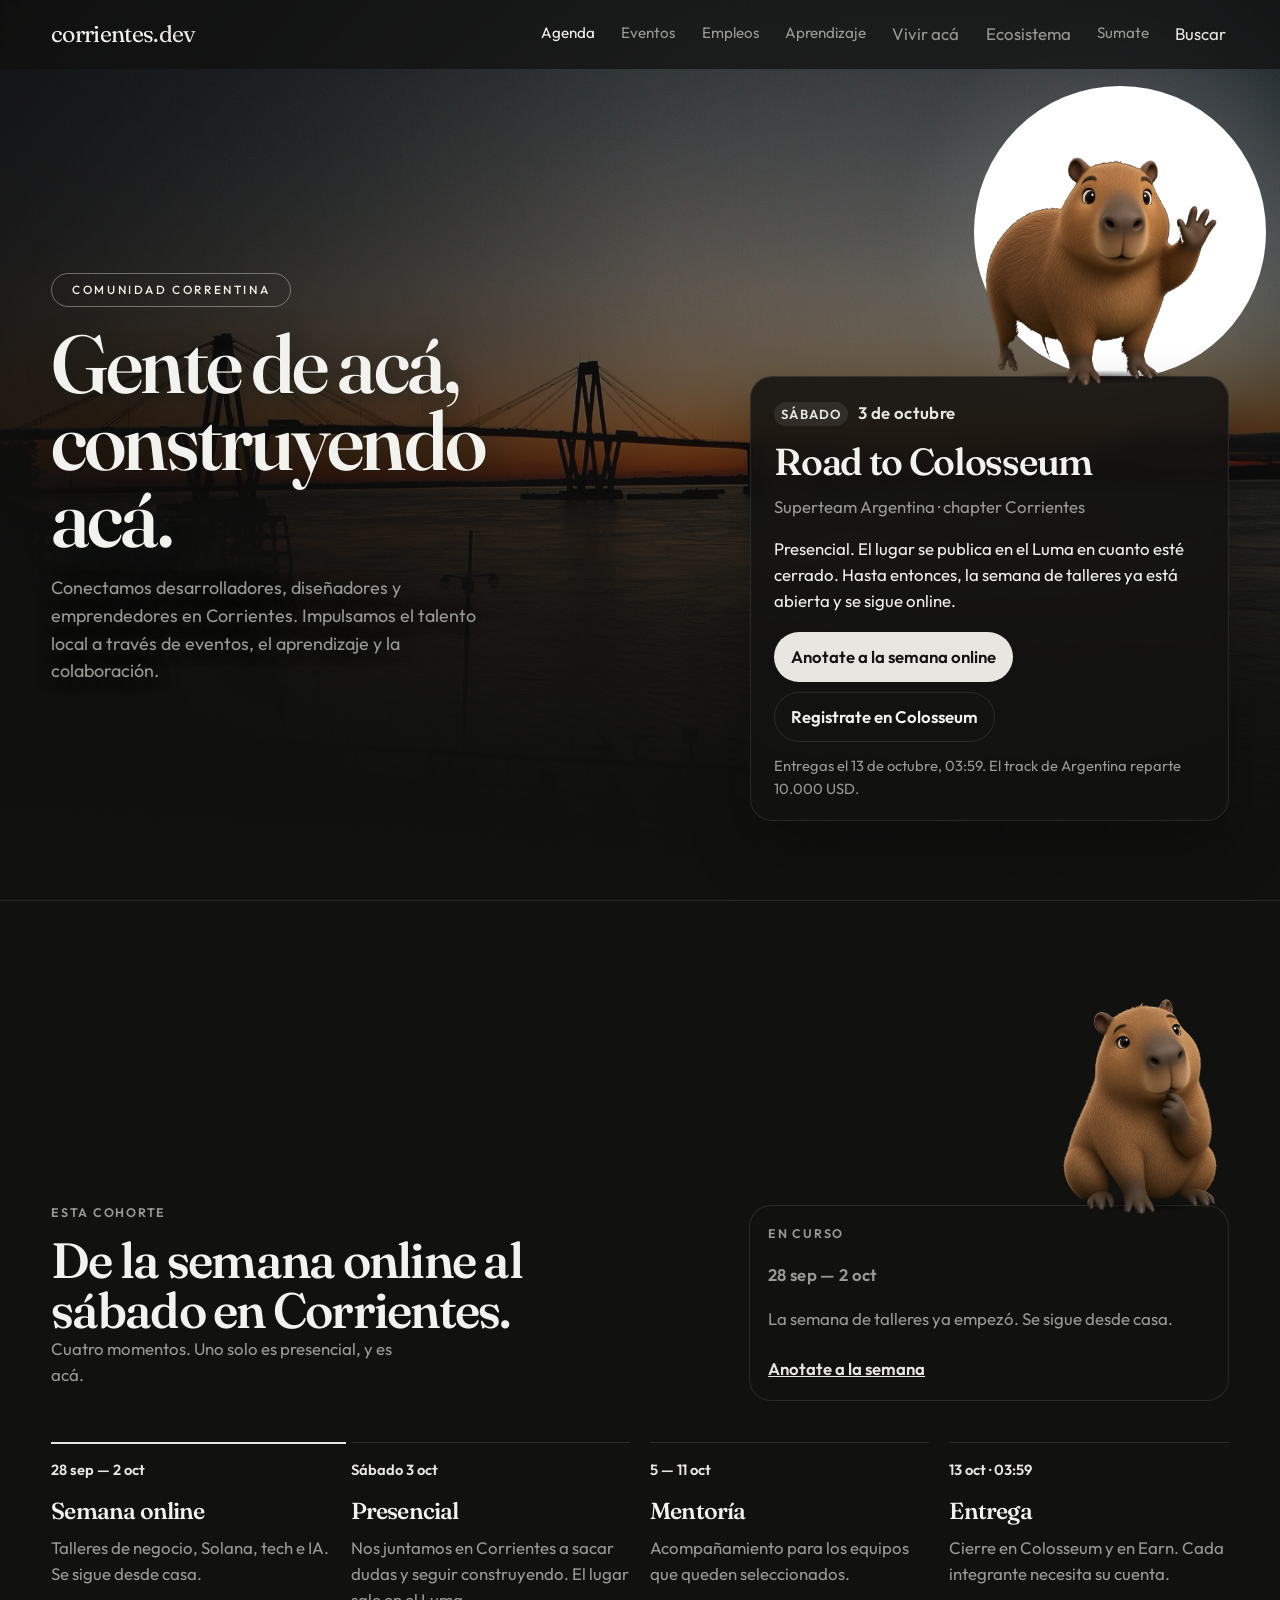
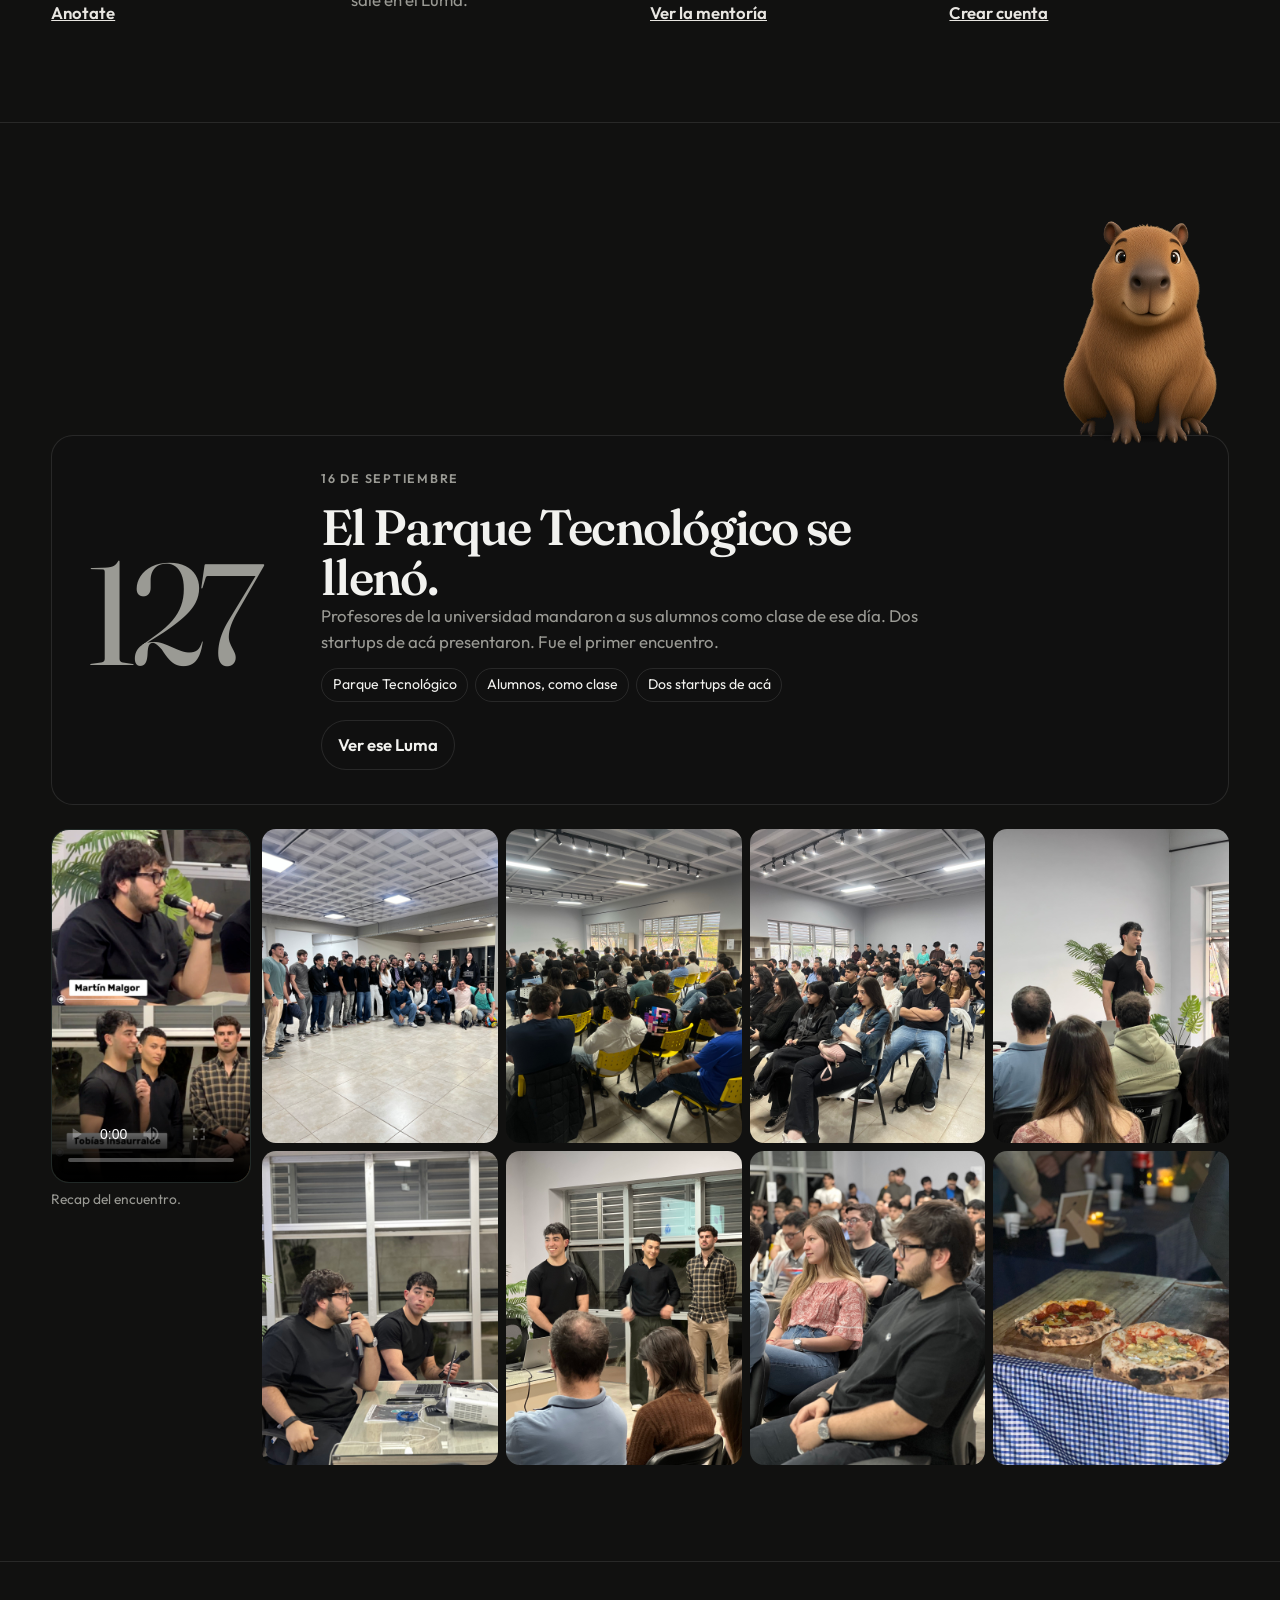
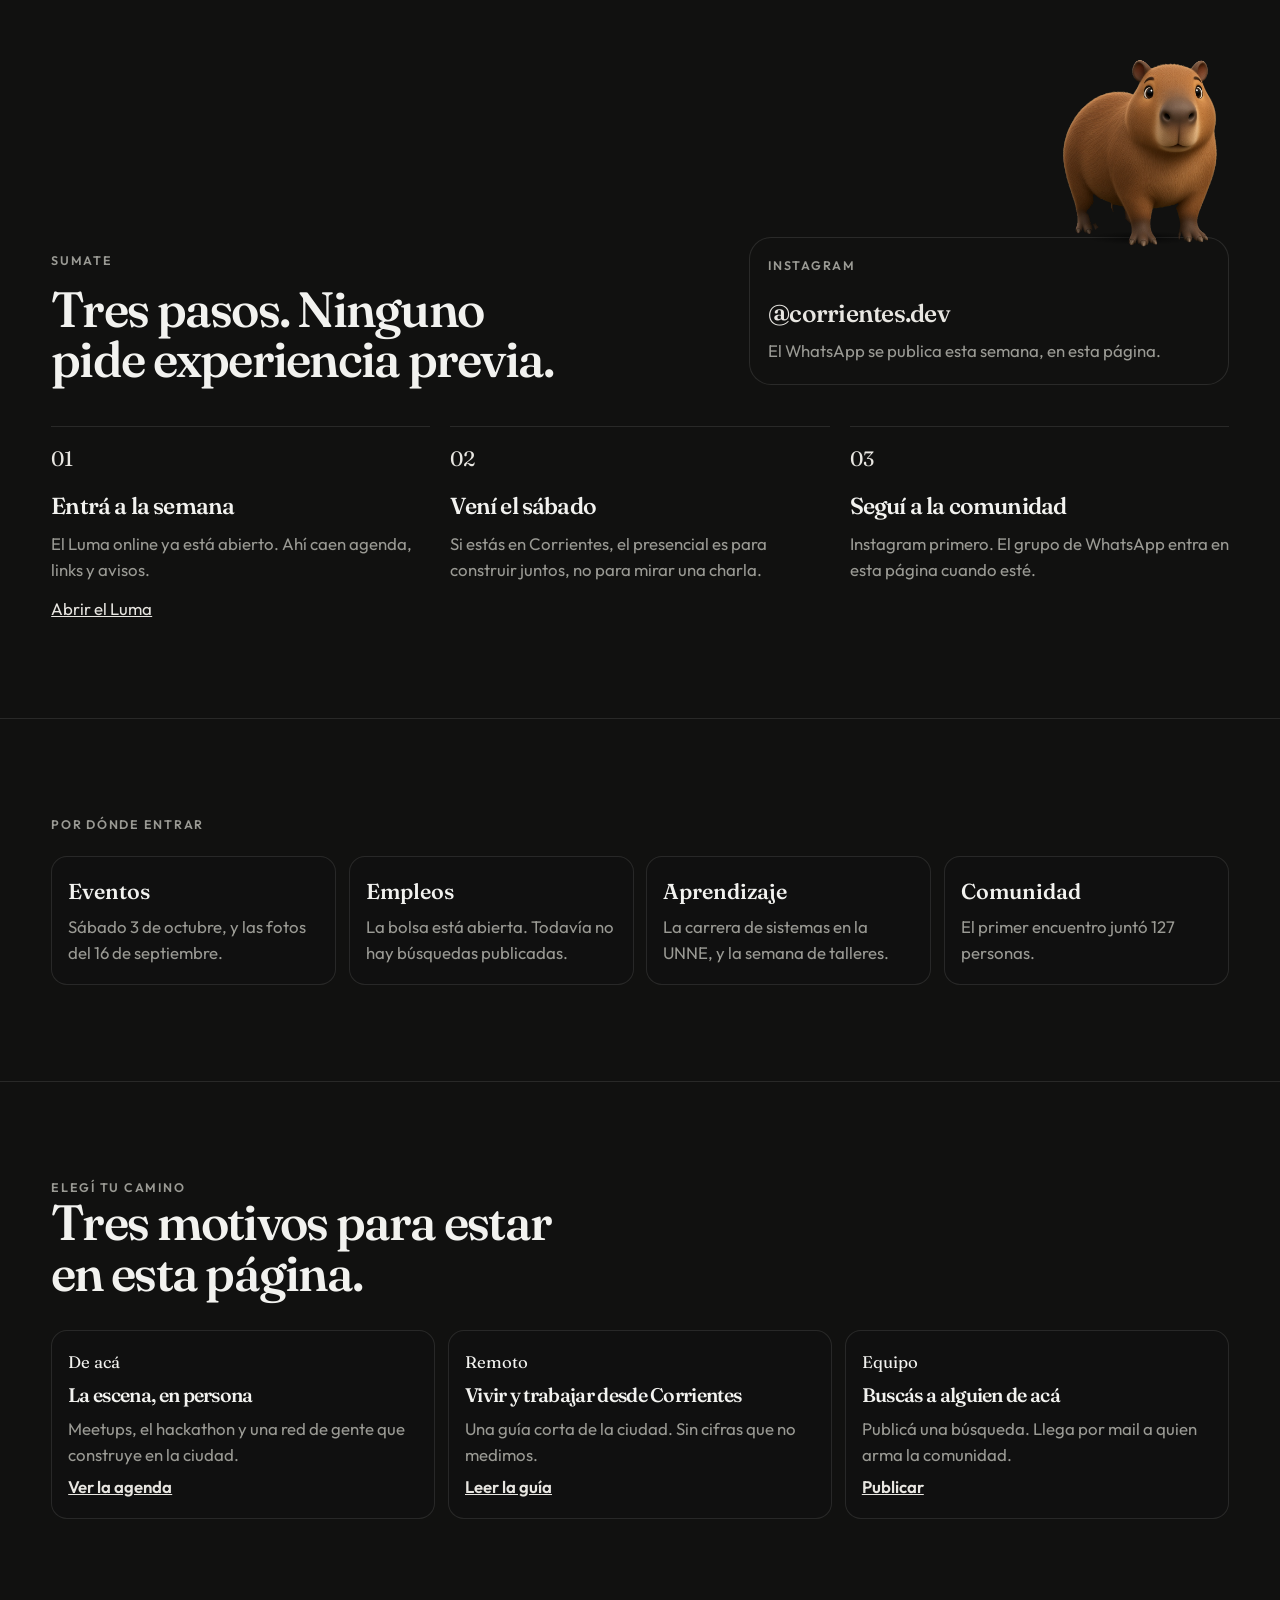
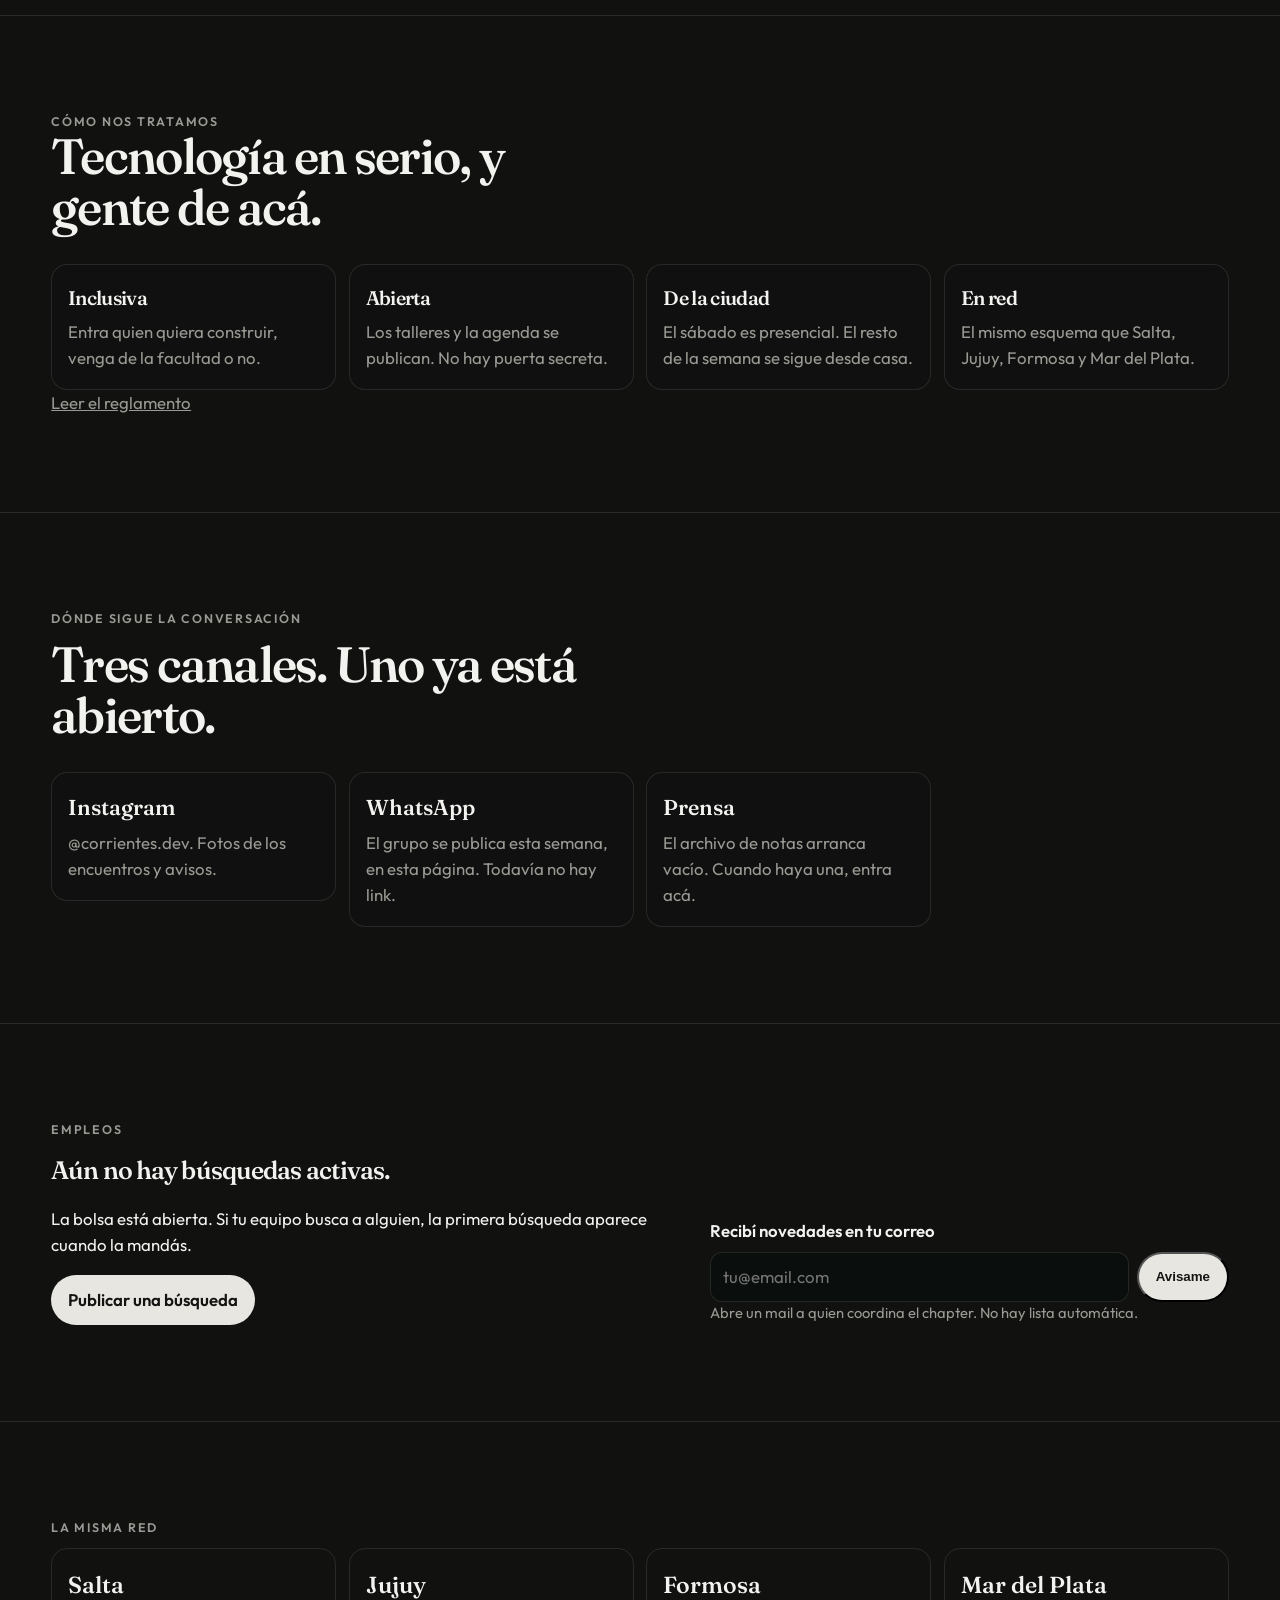
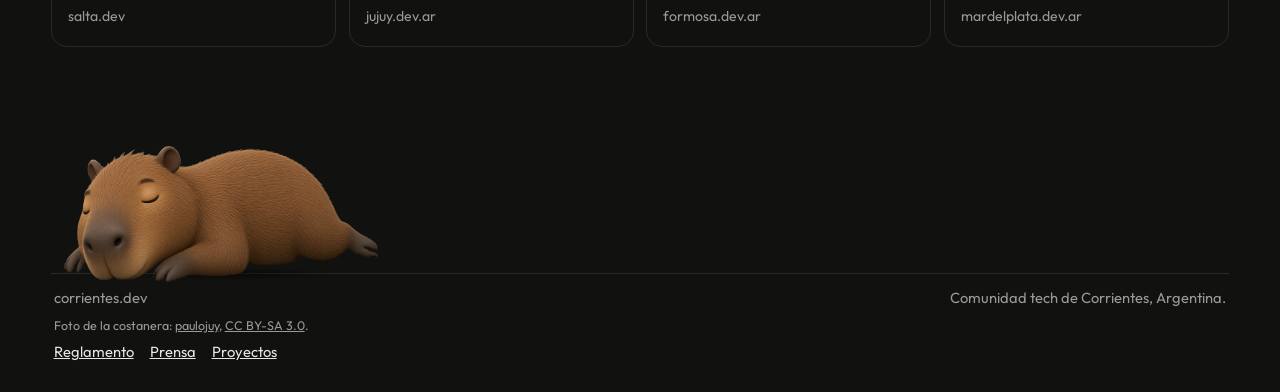
==== commit 91843ae4: "Quitar el movimiento y dejar la paleta en negro y blanco." ====
--- a/index.html
+++ b/index.html
@@ -10,7 +10,7 @@
   <link href="https://fonts.googleapis.com/css2?family=Fraunces:opsz,wght@9..144,520;9..144,640&family=Outfit:wght@380;500;600&display=swap" rel="stylesheet">
   <link rel="stylesheet" href="styles.css">
   <script>document.documentElement.classList.add("js")</script>
-  <link rel="icon" href="data:image/svg+xml,%3Csvg xmlns='http://www.w3.org/2000/svg' viewBox='0 0 32 32'%3E%3Crect fill='%230c1613' width='32' height='32' rx='7'/%3E%3Ctext x='16' y='22' text-anchor='middle' font-size='15' font-family='Georgia' fill='%23e4c27a'%3EC%3C/text%3E%3C/svg%3E">
+  <link rel="icon" href="data:image/svg+xml,%3Csvg xmlns='http://www.w3.org/2000/svg' viewBox='0 0 32 32'%3E%3Crect fill='%23111110' width='32' height='32' rx='7'/%3E%3Ctext x='16' y='22' text-anchor='middle' font-size='15' font-family='Georgia' fill='%23e8e6e1'%3EC%3C/text%3E%3C/svg%3E">
 </head>
 <body>
   <a class="skip" href="#contenido">Saltar al contenido</a>
--- a/styles.css
+++ b/styles.css
@@ -1,18 +1,18 @@
 :root {
-  --bg: #0c1613;
-  --bg-2: #13211c;
-  --line: rgba(232, 220, 196, 0.14);
-  --text: #f3efe4;
-  --muted: #b7c2b6;
-  --sand: #e4c27a;
-  --water: #8fd0c2;
-  --ink: #10211c;
+  --bg: #111110;
+  --bg-2: #191918;
+  --line: rgba(255, 255, 255, 0.1);
+  --text: #f2f2ef;
+  --muted: #9a9a94;
+  --sand: #e8e6e1;
+  --water: #9a9a94;
+  --ink: #141413;
   --pad: clamp(1.25rem, 4vw, 4.5rem);
 }
 
 * { box-sizing: border-box; }
 
-html { scroll-behavior: smooth; }
+html { scroll-behavior: auto; }
 
 body {
   margin: 0;
@@ -21,17 +21,6 @@
   font-family: Outfit, sans-serif;
   font-size: 1.05rem;
   line-height: 1.55;
-}
-
-body::before {
-  content: "";
-  position: fixed;
-  inset: 0;
-  pointer-events: none;
-  z-index: 8;
-  opacity: 0.035;
-  background-image: radial-gradient(rgba(255,255,255,.6) 0.6px, transparent 0.6px);
-  background-size: 3px 3px;
 }
 
 ::selection { background: var(--sand); color: var(--ink); }
@@ -90,9 +79,8 @@
   font-weight: 600;
   padding: 0.75rem 1.05rem;
   border-radius: 999px;
-  transition: transform 200ms cubic-bezier(0, 0, 0.2, 1), filter 150ms cubic-bezier(0, 0, 0.2, 1);
-}
-.btn:hover { transform: translateY(-2px); filter: brightness(1.06); }
+}
+.btn:hover { background: #f7f6f3; }
 
 .btn.ghost {
   background: transparent;
@@ -125,8 +113,8 @@
   z-index: 0;
   pointer-events: none;
   background:
-    linear-gradient(180deg, rgba(12, 22, 19, 0.22) 0%, rgba(12, 22, 19, 0.34) 32%, rgba(12, 22, 19, 0.78) 70%, #0c1613 100%),
-    linear-gradient(90deg, rgba(12, 22, 19, 0.48) 0%, rgba(12, 22, 19, 0.08) 52%, rgba(12, 22, 19, 0.22) 100%),
+    linear-gradient(180deg, rgba(17, 17, 16, 0.28) 0%, rgba(17, 17, 16, 0.36) 32%, rgba(17, 17, 16, 0.82) 70%, #111110 100%),
+    linear-gradient(90deg, rgba(17, 17, 16, 0.55) 0%, rgba(17, 17, 16, 0.08) 52%, rgba(17, 17, 16, 0.2) 100%),
     url("fotos/costanera.jpg") center 38% / cover no-repeat;
 }
 
@@ -140,13 +128,12 @@
   justify-content: space-between;
   align-items: center;
   padding: 0.85rem var(--pad);
-  background: rgba(12, 22, 19, 0.5);
+  background: rgba(17, 17, 16, 0.72);
   backdrop-filter: blur(16px);
   border-bottom: 1px solid transparent;
-  transition: background 150ms cubic-bezier(0, 0, 0.2, 1), border-color 150ms cubic-bezier(0, 0, 0.2, 1);
 }
 .bar.abajo {
-  background: rgba(12, 22, 19, 0.86);
+  background: rgba(17, 17, 16, 0.94);
   border-bottom-color: var(--line);
 }
 
@@ -168,7 +155,7 @@
 .bar nav a:hover,
 .bar nav a[aria-current="true"] { color: var(--text); }
 
-.cielo { position: absolute; inset: 0; pointer-events: none; z-index: 1; }
+.palma, .cielo, .estero { display: none; }
 
 .luz {
   position: absolute;
@@ -240,21 +227,15 @@
   right: calc(var(--inset) + var(--sw) * 0.42 - var(--moon-d) * 0.5);
   top: calc(var(--sw) * 0.18 - var(--moon-d) * 0.38);
   pointer-events: none;
-  animation: luna 400ms cubic-bezier(0, 0, 0.2, 1) both, flotar-luna 9s ease-in-out 400ms infinite;
-}
+}
+.percha .luna svg { filter: grayscale(1) brightness(1.35); }
 
 .percha .luna::before {
   content: "";
   position: absolute;
   inset: -58%;
   border-radius: 50%;
-  background: radial-gradient(
-    closest-side,
-    rgba(228, 194, 122, 0.32) 0%,
-    rgba(228, 194, 122, 0.12) 42%,
-    rgba(228, 194, 122, 0.04) 70%,
-    transparent 100%
-  );
+  background: radial-gradient(closest-side, rgba(255, 255, 255, 0.16), transparent 70%);
 }
 
 .percha .luna svg {
@@ -293,9 +274,7 @@
 .event {
   position: relative;
   z-index: 2;
-  background:
-    linear-gradient(180deg, rgba(255, 255, 255, 0.045), transparent 30%),
-    rgba(19, 33, 28, 0.78);
+  background: rgba(18, 18, 17, 0.84);
   border: 1px solid var(--line);
   border-radius: 22px;
   padding: 1.45rem 1.45rem 1.2rem;
@@ -314,7 +293,7 @@
   margin-right: 0.45rem;
   padding: 0.1rem 0.45rem;
   border-radius: 999px;
-  background: rgba(228, 194, 122, 0.14);
+  background: rgba(255, 255, 255, 0.08);
   font-size: 0.82rem;
   letter-spacing: 0.08em;
   text-transform: uppercase;
@@ -497,17 +476,11 @@
   padding: 1.15rem 1.15rem 1.1rem;
   border: 1px solid var(--line);
   border-radius: 22px;
-  background:
-    linear-gradient(180deg, rgba(255, 255, 255, 0.045), transparent 32%),
-    rgba(19, 33, 28, 0.78);
+  background: rgba(18, 18, 17, 0.72);
   color: inherit;
   text-decoration: none;
 }
-a.pista { transition: border-color 200ms cubic-bezier(0, 0, 0.2, 1), transform 200ms cubic-bezier(0, 0, 0.2, 1); }
-a.pista:hover {
-  transform: translateY(-2px);
-  border-color: rgba(228, 194, 122, 0.45);
-}
+a.pista:hover { border-color: rgba(255, 255, 255, 0.28); }
 .pista strong {
   font-family: Fraunces, serif;
   font-size: 1.55rem;
@@ -529,10 +502,7 @@
   padding: clamp(1.35rem, 3vw, 2.1rem);
   border: 1px solid var(--line);
   border-radius: 22px;
-  background:
-    linear-gradient(180deg, rgba(255, 255, 255, 0.04), transparent 28%),
-    radial-gradient(520px 220px at 8% 40%, rgba(228, 194, 122, 0.08), transparent 70%),
-    rgba(19, 33, 28, 0.5);
+  background: rgba(18, 18, 17, 0.55);
 }
 
 .datos {
@@ -569,10 +539,9 @@
   width: 25%;
   height: 2px;
   background: var(--sand);
-  transform: scaleX(0);
+  transform: none;
   transform-origin: left;
 }
-.agenda.ya ol.linea::before { transform: scaleX(1); }
 .agenda li.ahora { border-top-color: var(--sand); }
 
 .agenda li, .sumate li {
@@ -641,7 +610,7 @@
   width: 100%;
   height: auto;
   border-radius: 14px;
-  background: rgba(19, 33, 28, 0.6);
+  background: rgba(18, 18, 17, 0.6);
 }
 .pasado { margin-top: 0.4rem; }
 .pasado h3 { font-size: 1.7rem; margin-bottom: 0.35rem; }
@@ -677,13 +646,8 @@
   border-radius: 16px;
   border: 1px solid var(--line);
   min-height: 92px;
-  transition: border-color 0.25s ease, transform 0.25s ease, background 0.25s ease;
-}
-.hermanas a:hover {
-  transform: translateY(-3px);
-  border-color: rgba(228, 194, 122, 0.45);
-  background: rgba(255,255,255,0.02);
-}
+}
+.hermanas a:hover { border-color: rgba(255, 255, 255, 0.28); }
 .hermanas strong { font-family: Fraunces, serif; font-size: 1.45rem; font-weight: 560; }
 .hermanas span { color: var(--muted); font-size: 0.88rem; }
 
@@ -710,82 +674,11 @@
 }
 .credito a { color: inherit; }
 
-/* ---------- motion ---------- */
-
-@keyframes luna {
-  from { opacity: 0; }
-  to { opacity: 1; }
-}
-@keyframes flotar-luna {
-  0%, 100% { transform: translateY(0); }
-  50% { transform: translateY(-8px); }
-}
-@keyframes asentarse {
-  from { transform: translateY(12px); }
-  to { transform: none; }
-}
-@keyframes respirar {
-  0%, 100% { transform: scale(1, 1); }
-  45% { transform: scale(1.012, 1.028); }
-}
-
-.js .entra {
-  opacity: 0;
-  transform: translateY(14px);
-}
-.js .ya .entra {
+.js .entra,
+.agenda ol.linea::before,
+.agenda.ya ol.linea::before {
   opacity: 1;
   transform: none;
-}
-@keyframes luciernaga {
-  0%, 100% { opacity: 0.15; transform: translate3d(0, 0, 0); }
-  40% { opacity: 1; transform: translate3d(8px, -14px, 0); }
-  70% { opacity: 0.35; transform: translate3d(-6px, -4px, 0); }
-}
-@keyframes vuelo {
-  from { transform: translateX(-20vw); }
-  to { transform: translateX(120vw); }
-}
-@keyframes aleteo {
-  50% { transform: rotate(-14deg); }
-}
-@keyframes yatay {
-  0%, 100% { transform: rotate(-2deg); }
-  50% { transform: rotate(3.5deg); }
-}
-@keyframes junco {
-  50% { transform: rotate(7deg); }
-}
-@keyframes flotar {
-  0%, 100% { transform: translateY(0) rotate(-2deg); }
-  50% { transform: translateY(-8px) rotate(3deg); }
-}
-@keyframes deriva {
-  from { transform: translateX(-15vw); }
-  to { transform: translateX(110vw); }
-}
-@keyframes nado {
-  0% { transform: translateX(-20vw) translateY(0); }
-  25% { transform: translateX(20vw) translateY(-5px); }
-  50% { transform: translateX(55vw) translateY(2px); }
-  75% { transform: translateX(80vw) translateY(-4px); }
-  100% { transform: translateX(115vw) translateY(0); }
-}
-@keyframes pala {
-  50% { transform: rotate(18deg); }
-}
-@keyframes caustica {
-  from { background-position: 0% 50%; }
-  to { background-position: 180% 50%; }
-}
-@keyframes asomar {
-  0%, 12% { opacity: 0; transform: translateY(8px); }
-  20%, 48% { opacity: 1; transform: none; }
-  56%, 100% { opacity: 0; transform: translateY(6px); }
-}
-@keyframes parpadeo {
-  0%, 30%, 36%, 100% { transform: scaleY(1); }
-  33% { transform: scaleY(0.15); }
 }
 
 @media (min-width: 900px) {
@@ -796,22 +689,6 @@
   }
   .percha.media { --sw: 158px; }
   .percha.baja { --sw: 320px; }
-}
-
-@media (prefers-reduced-motion: no-preference) {
-  .presentacion { animation: asentarse 400ms cubic-bezier(0, 0, 0.2, 1) both; }
-  .hero .percha { animation: asentarse 400ms cubic-bezier(0, 0, 0.2, 1) 60ms both; }
-  .js .entra {
-    transition: opacity 400ms cubic-bezier(0, 0, 0.2, 1), transform 400ms cubic-bezier(0, 0, 0.2, 1);
-    transition-delay: calc(var(--i, 0) * 50ms);
-  }
-  .agenda ol.linea::before {
-    transition: transform 400ms cubic-bezier(0, 0, 0.2, 1);
-  }
-  .respira {
-    transform-origin: 50% 86%;
-    animation: respirar 5.2s ease-in-out infinite;
-  }
 }
 
 @media (max-width: 900px) {
@@ -833,11 +710,10 @@
     top: 0;
     bottom: 0;
     right: auto;
-    background: linear-gradient(180deg, var(--sand), rgba(228, 194, 122, 0.08));
-    transform: scaleY(0);
+    background: var(--line);
+    transform: none;
     transform-origin: top;
   }
-  .agenda.ya ol.linea::before { transform: scaleY(1); }
   .hermanas a { margin-top: 0.6rem; }
   .palma { width: 110px; height: 280px; opacity: 0.85; }
   .numero { font-size: 5.5rem; }
@@ -893,7 +769,7 @@
   z-index: 7;
   min-width: 220px;
   padding: 0.35rem;
-  background: rgba(12, 22, 19, 0.96);
+  background: rgba(17, 17, 16, 0.96);
   border: 1px solid var(--line);
   border-radius: 14px;
 }
@@ -925,11 +801,11 @@
   padding: 1.1rem 1rem;
   border: 1px solid var(--line);
   border-radius: 16px;
-  background: rgba(19, 33, 28, 0.45);
+  background: rgba(18, 18, 17, 0.55);
   text-decoration: none;
   min-height: 112px;
 }
-.accesos a:hover, .redes a:hover { border-color: rgba(228, 194, 122, 0.45); }
+.accesos a:hover, .redes a:hover { border-color: rgba(255, 255, 255, 0.28); }
 .accesos strong, .redes strong, .carta strong { font-family: Fraunces, serif; font-size: 1.35rem; font-weight: 560; }
 .accesos span, .redes span, .caminos p, .valores p, .carta p, .aviso p, .ficha p { color: var(--muted); margin: 0; }
 .caminos span, .valores h3, .caminos h3 { font-family: Fraunces, serif; }
@@ -979,7 +855,7 @@
 .paleta[hidden] { display: none; }
 .paleta-caja {
   width: min(560px, 100%);
-  background: #101916;
+  background: #161615;
   border: 1px solid var(--line);
   border-radius: 18px;
   padding: 0.7rem;
@@ -1009,7 +885,7 @@
     align-items: flex-start;
     gap: 0.2rem;
     padding: 0.6rem var(--pad) 1rem;
-    background: rgba(12, 22, 19, 0.97);
+    background: rgba(17, 17, 16, 0.97);
     border-bottom: 1px solid var(--line);
   }
   .bar.abierto nav { display: flex; }
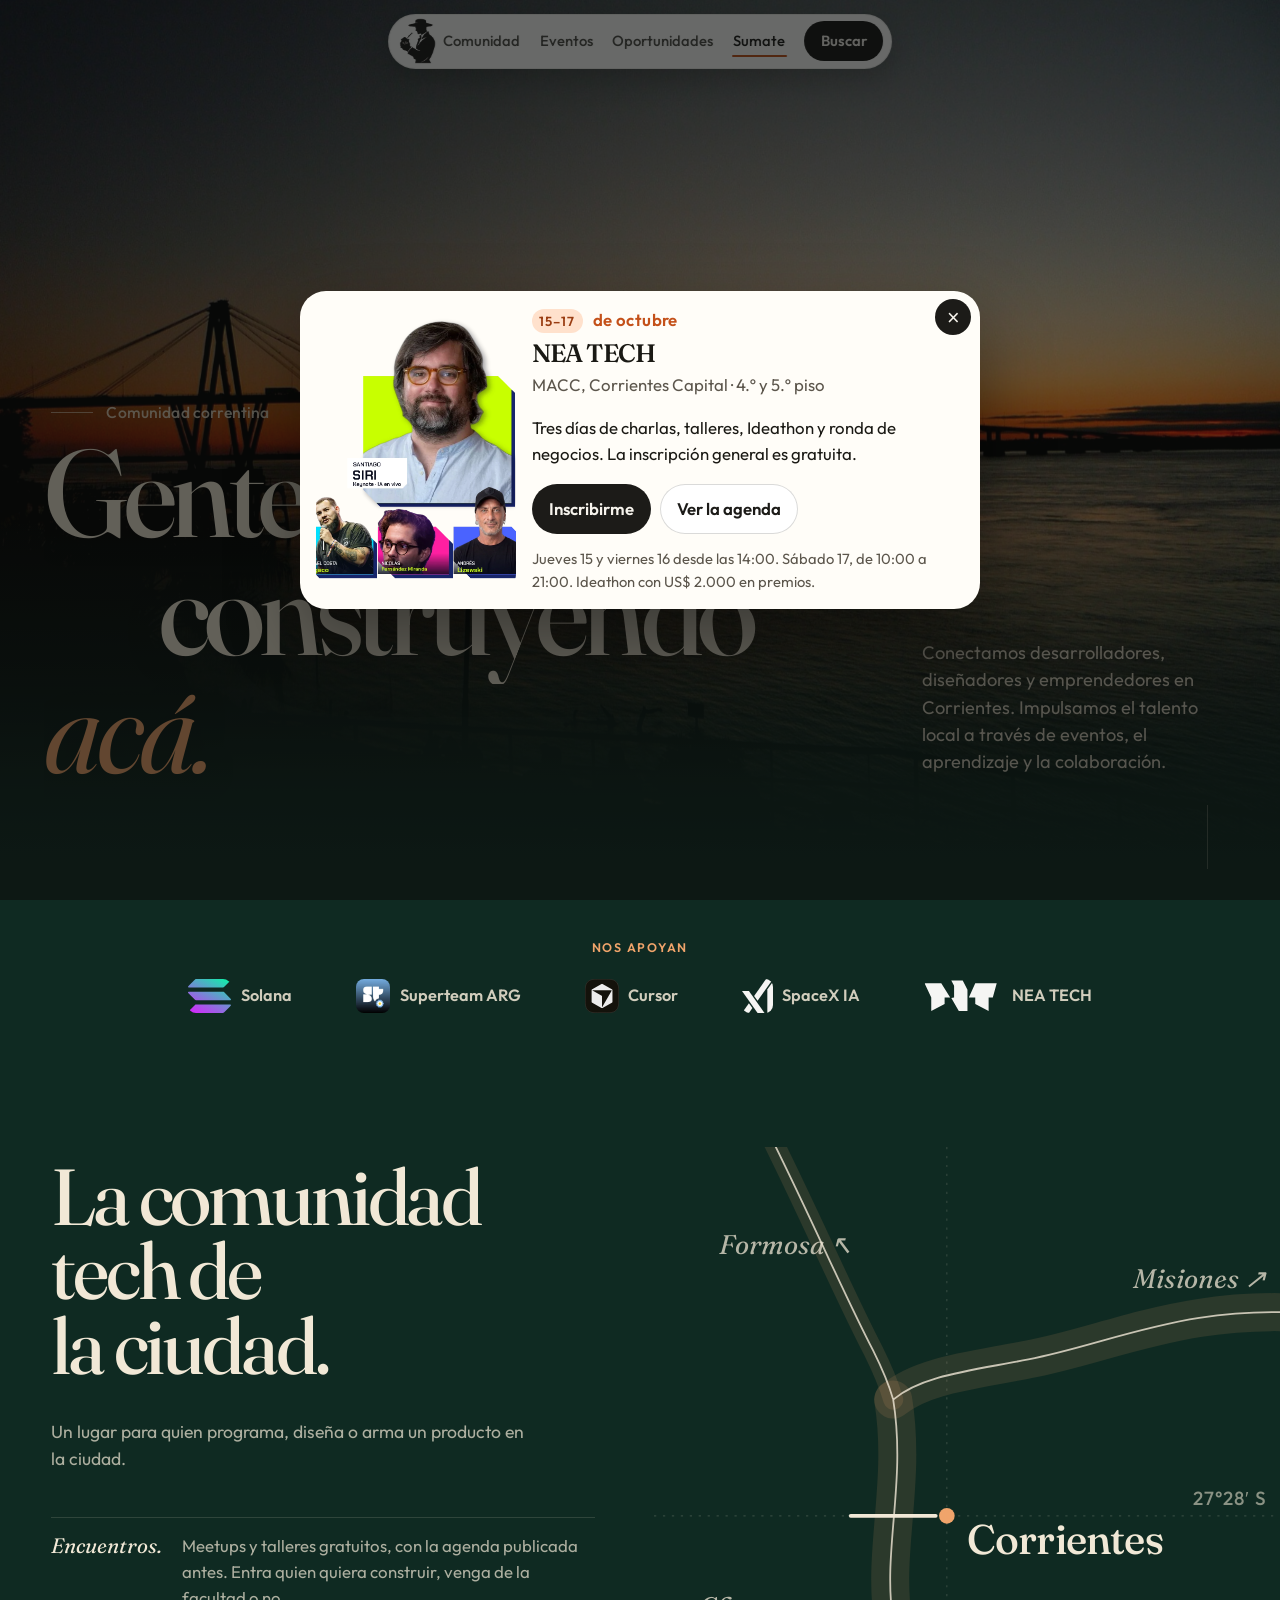
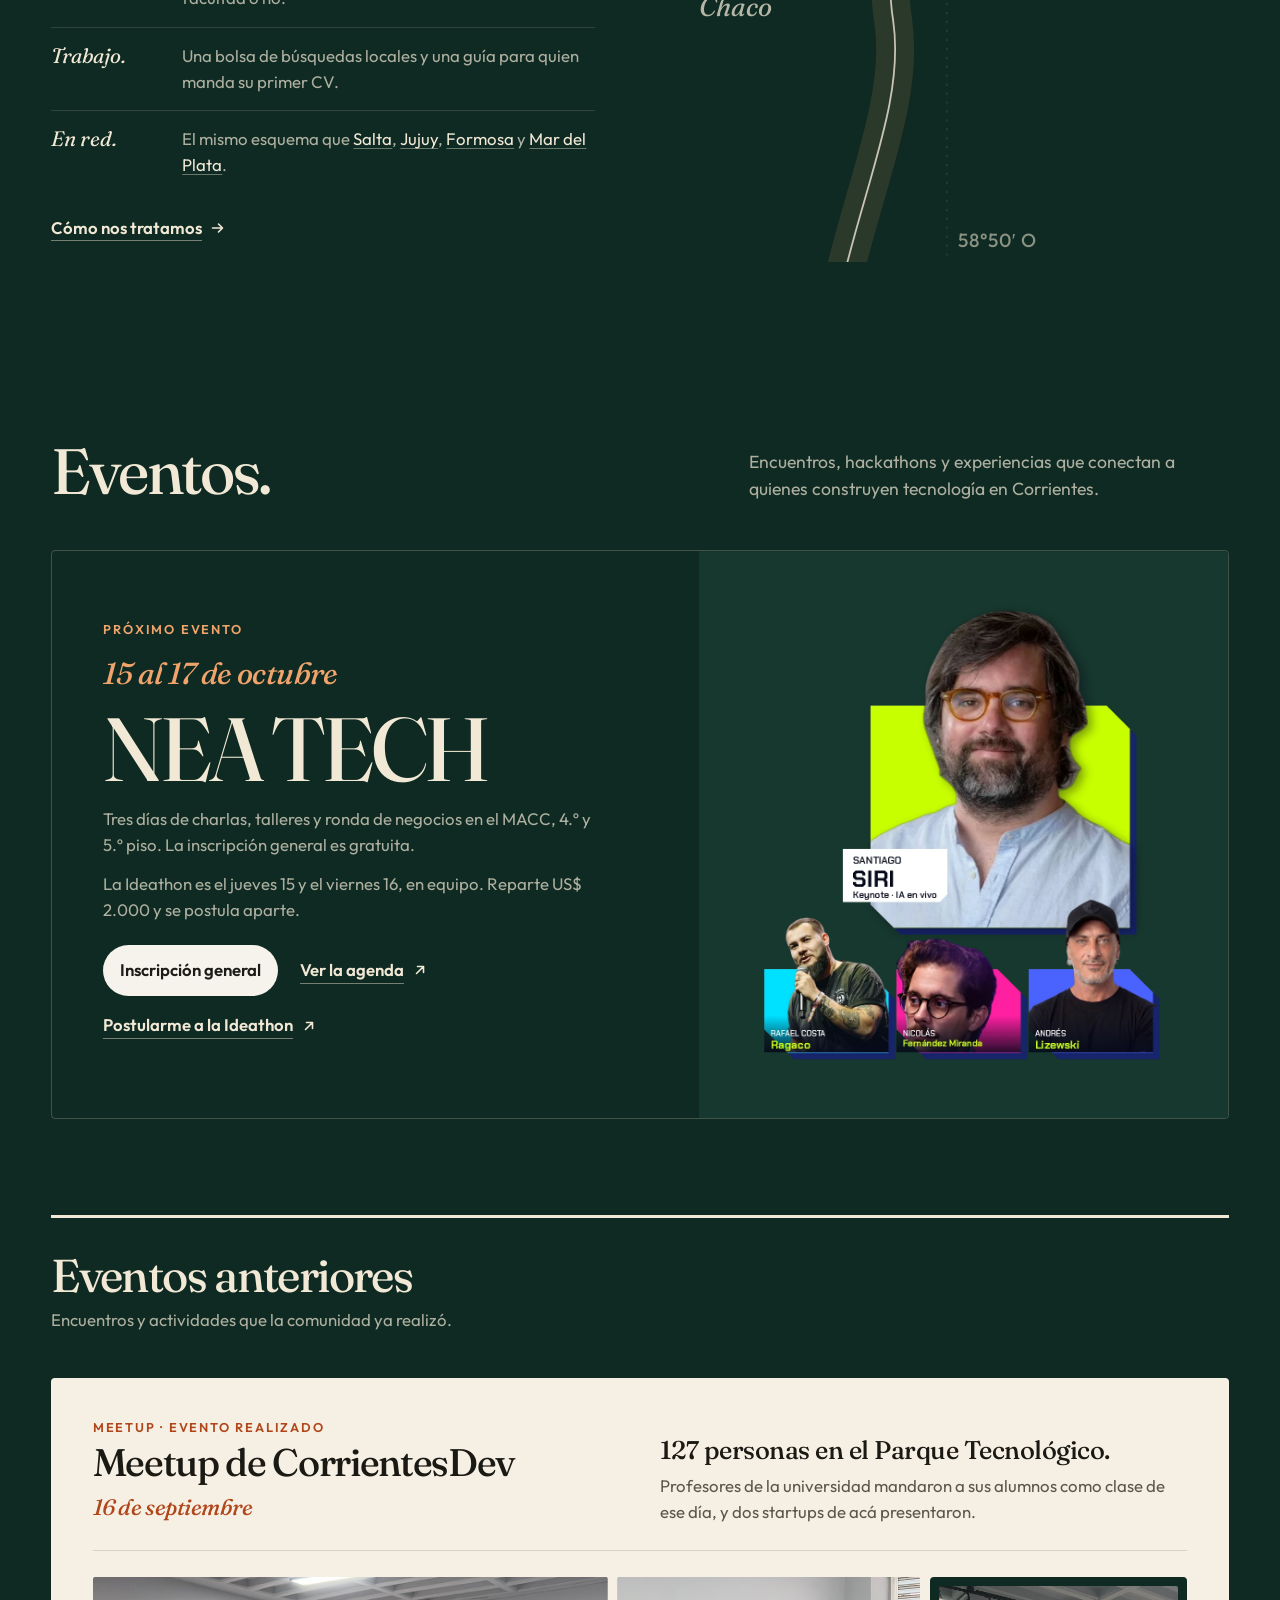
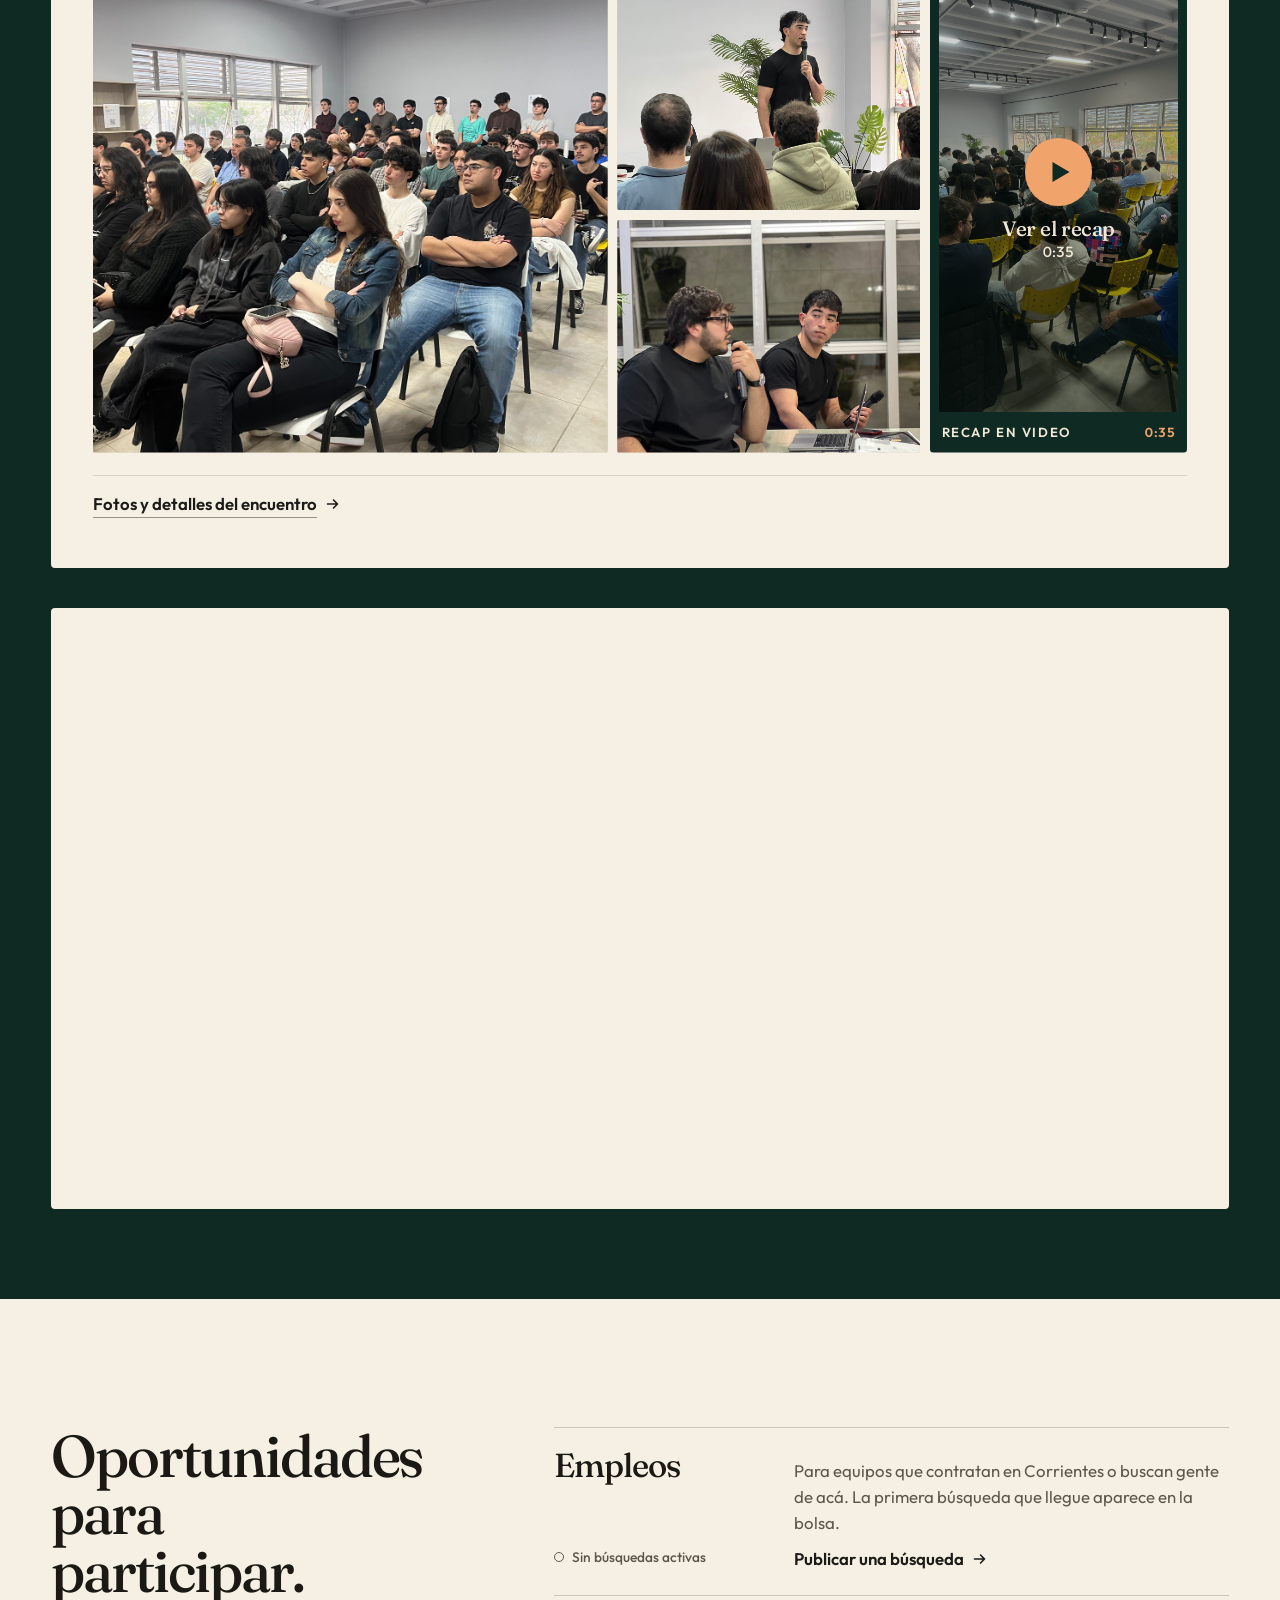
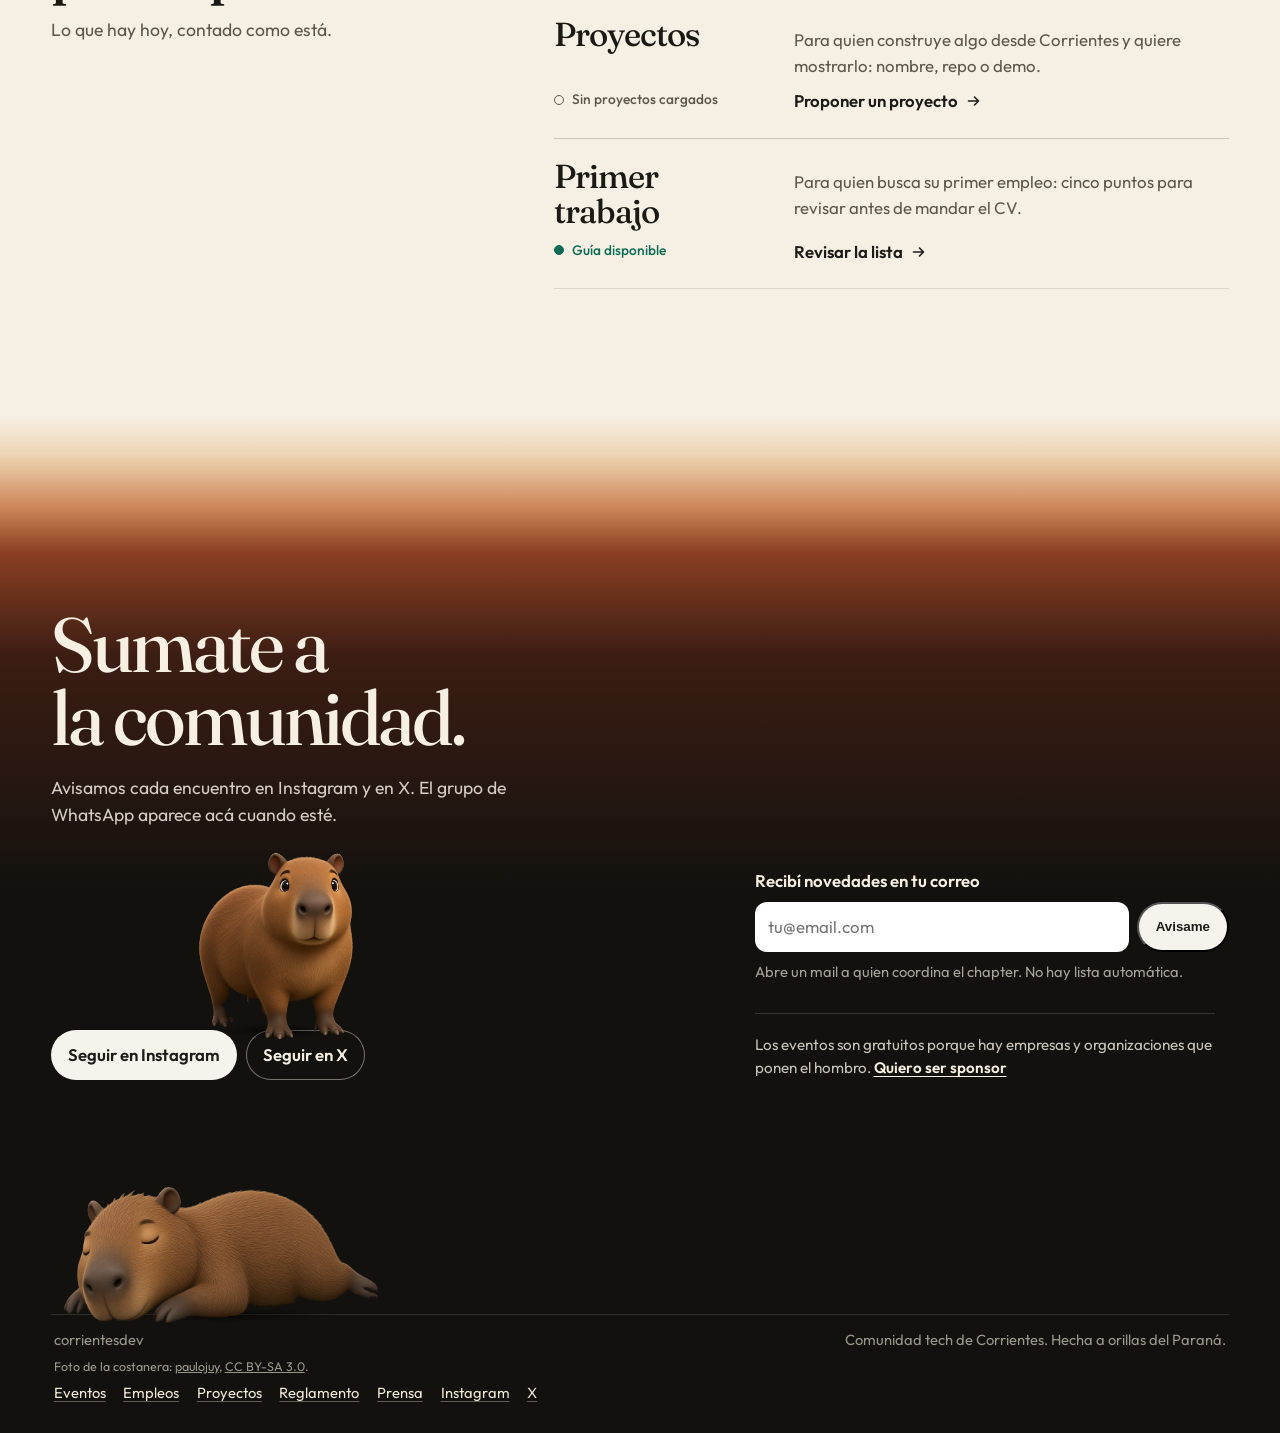
==== commit ffd7ff3e: "Publicar la portada con el mapa del NEA, los eventos y la ficha del hackathon. Co-authored-by: Curso" ====
--- a/index.html
+++ b/index.html
@@ -3,420 +3,292 @@
 <head>
   <meta charset="utf-8">
   <meta name="viewport" content="width=device-width, initial-scale=1">
-  <title>Corrientes.dev — Comunidad tech de Corrientes</title>
-  <meta name="description" content="Comunidad de programadores, diseñadores y gente que construye en Corrientes. Encuentros presenciales y el hackathon Road to Colosseum.">
+  <title>corrientesdev — Comunidad tech de Corrientes</title>
+  <meta name="description" content="Comunidad de programadores, diseñadores y gente que construye en Corrientes. Lo que sigue es NEA TECH, del 15 al 17 de octubre en el MACC.">
   <link rel="preconnect" href="https://fonts.googleapis.com">
   <link rel="preconnect" href="https://fonts.gstatic.com" crossorigin>
-  <link href="https://fonts.googleapis.com/css2?family=Fraunces:opsz,wght@9..144,520;9..144,640&family=Outfit:wght@380;500;600&display=swap" rel="stylesheet">
-  <link rel="stylesheet" href="styles.css">
+  <link href="https://fonts.googleapis.com/css2?family=Fraunces:ital,opsz,wght@0,9..144,300..700;1,9..144,300..700&family=Outfit:wght@380;500;600;700&display=swap" rel="stylesheet">
+  <link rel="stylesheet" href="styles.css?v=15">
   <script>document.documentElement.classList.add("js")</script>
-  <link rel="icon" href="data:image/svg+xml,%3Csvg xmlns='http://www.w3.org/2000/svg' viewBox='0 0 32 32'%3E%3Crect fill='%23111110' width='32' height='32' rx='7'/%3E%3Ctext x='16' y='22' text-anchor='middle' font-size='15' font-family='Georgia' fill='%23e8e6e1'%3EC%3C/text%3E%3C/svg%3E">
+  <link rel="icon" href="favicon.ico?v=3" sizes="any">
+  <link rel="icon" type="image/png" sizes="32x32" href="favicon-32.png?v=3">
+  <link rel="apple-touch-icon" href="apple-touch-icon.png?v=3">
 </head>
 <body>
   <a class="skip" href="#contenido">Saltar al contenido</a>
 
   <header class="bar">
-    <a class="mark" href="#contenido">corrientes<span>.dev</span></a>
+    <a class="mark" href="#contenido"><img src="logo.png?v=2" alt="corrientesdev"></a>
     <button class="menu-btn" type="button" aria-expanded="false" aria-controls="menu">Menú</button>
     <nav id="menu">
-      <a href="#agenda">Agenda</a>
-      <a href="eventos.html">Eventos</a>
-      <a href="bolsa.html">Empleos</a>
-      <a href="estudiar.html">Aprendizaje</a>
-      <details>
-        <summary>Vivir acá</summary>
-        <div class="sub">
-          <a href="vivir.html">Vivir en Corrientes</a>
-          <a href="trabajar.html">Dónde trabajar</a>
-          <a href="que-hacer.html">Qué hacer</a>
-        </div>
-      </details>
-      <details>
-        <summary>Ecosistema</summary>
-        <div class="sub">
-          <a href="empresas.html">Empresas</a>
-          <a href="invertir.html">Invertir</a>
-          <a href="proyectos.html">Proyectos</a>
-          <a href="primer-trabajo.html">Primer trabajo</a>
-        </div>
-      </details>
-      <a href="perfil.html">Sumate</a>
+      <a href="#comunidad">Comunidad</a>
+      <a href="#eventos">Eventos</a>
+      <a href="#oportunidades">Oportunidades</a>
+      <a href="#sumate">Sumate</a>
       <button class="buscar" type="button" data-buscar>Buscar</button>
     </nav>
   </header>
 
   <section class="hero" id="contenido">
-
-    <svg class="palma izq" aria-hidden="true" viewBox="0 0 140 340">
-      <path class="tronco" d="M78 340 C74 250 64 170 70 118" />
-      <g class="copa">
-        <path style="--d:-.2s" d="M70 124 C46 78 12 52 2 70" />
-        <path style="--d:-.8s" d="M70 120 C40 58 22 18 40 6" />
-        <path style="--d:-1.4s" d="M70 118 C78 62 96 22 118 14" />
-        <path style="--d:-2s" d="M70 122 C98 70 124 58 136 78" />
-        <path style="--d:-.5s" d="M70 128 C44 108 16 112 6 136" />
-        <path style="--d:-1.7s" d="M70 126 C96 112 122 124 132 148" />
-        <path style="--d:-2.4s" d="M70 116 C60 70 58 36 74 16" />
-      </g>
-    </svg>
-    <svg class="palma der" aria-hidden="true" viewBox="0 0 140 340">
-      <path class="tronco" d="M62 340 C66 250 76 170 70 118" />
-      <g class="copa">
-        <path style="--d:-1.1s" d="M70 124 C94 78 128 52 138 70" />
-        <path style="--d:-.3s" d="M70 120 C100 58 118 18 100 6" />
-        <path style="--d:-1.9s" d="M70 118 C62 62 44 22 22 14" />
-        <path style="--d:-.7s" d="M70 122 C42 70 16 58 4 78" />
-        <path style="--d:-2.2s" d="M70 128 C96 108 124 112 134 136" />
-        <path style="--d:-1.5s" d="M70 126 C44 112 18 124 8 148" />
-        <path style="--d:-.9s" d="M70 116 C80 70 82 36 66 16" />
-      </g>
-    </svg>
-
-    <div class="cielo" aria-hidden="true">
-      <i class="luz a"></i><i class="luz b"></i><i class="luz c"></i><i class="luz d"></i><i class="luz e"></i>
-      <svg class="garza" viewBox="0 0 120 36">
-        <g class="ala">
-          <path d="M18 20 C34 6 52 4 62 16" />
-        </g>
-        <path class="cuerpo" d="M58 18 C78 14 96 12 112 15" />
-        <circle cx="114" cy="14" r="1.6" />
-      </svg>
+      <div class="hero-cuadro" aria-hidden="true">
+        <img class="hero-foto" src="fotos/costanera.jpg" width="1800" height="1350" alt="" fetchpriority="high" decoding="async">
+      </div>
+
+      <div class="escena">
+        <div class="presentacion">
+          <p class="placa">Comunidad correntina</p>
+          <h1>
+            <span class="linea"><span>Gente de acá,</span></span>
+            <span class="linea sangria"><span>construyendo</span></span>
+            <span class="linea"><span><em>acá.</em></span></span>
+          </h1>
+          <p class="lede">Conectamos desarrolladores, diseñadores y emprendedores en Corrientes. Impulsamos el talento local a través de eventos, el aprendizaje y la colaboración.</p>
+        </div>
+        <a class="seguir" href="#comunidad" aria-label="Seguir bajando"><span></span></a>
+      </div>
+  </section>
+
+  <div class="anuncio" id="anuncio" hidden>
+    <div class="anuncio-caja" role="dialog" aria-modal="true" aria-labelledby="anuncio-titulo">
+      <button class="anuncio-x" type="button" data-cerrar-anuncio aria-label="Cerrar">×</button>
+      <img src="apoyos/neatech-hero.webp" alt="Speakers de NEA TECH">
+      <div>
+        <p class="when"><span>15–17</span> de octubre</p>
+        <h2 id="anuncio-titulo">NEA TECH</h2>
+        <p class="sub">MACC, Corrientes Capital · 4.º y 5.º piso</p>
+        <p>Tres días de charlas, talleres, Ideathon y ronda de negocios. La inscripción general es gratuita.</p>
+        <div class="actions">
+          <a class="btn" href="https://neatech.com.ar/registro.html">Inscribirme</a>
+          <a class="btn ghost" href="https://neatech.com.ar/agenda.html">Ver la agenda</a>
+        </div>
+        <p class="fine">Jueves 15 y viernes 16 desde las 14:00. Sábado 17, de 10:00 a 21:00. Ideathon con US$ 2.000 en premios.</p>
+      </div>
     </div>
-
-    <div class="escena">
-      <div class="presentacion">
-        <p class="placa">Comunidad correntina</p>
-        <h1>Gente de acá, construyendo acá.</h1>
-        <p class="lede">Conectamos desarrolladores, diseñadores y emprendedores en Corrientes. Impulsamos el talento local a través de eventos, el aprendizaje y la colaboración.</p>
-      </div>
-
-      <div class="percha" style="--ratio: 0.9773">
-        <span class="luna" aria-hidden="true">
-          <svg viewBox="0 0 200 200">
-            <defs>
-              <radialGradient id="luna-fill" cx="36%" cy="32%" r="75%">
-                <stop offset="0" stop-color="#fff6e4" />
-                <stop offset=".45" stop-color="#f3e2b4" />
-                <stop offset=".82" stop-color="#e4c98f" />
-                <stop offset="1" stop-color="#d4b56f" />
-              </radialGradient>
-              <filter id="luna-maria" x="0" y="0" width="100%" height="100%">
-                <feTurbulence type="fractalNoise" baseFrequency=".022" numOctaves="3" seed="11" />
-                <feColorMatrix values="0 0 0 0 .62  0 0 0 0 .52  0 0 0 0 .36  3.2 0 0 0 -1.55" />
-                <feGaussianBlur stdDeviation="1.2" />
-              </filter>
-              <clipPath id="luna-clip"><circle cx="100" cy="100" r="99.5" /></clipPath>
-            </defs>
-            <circle cx="100" cy="100" r="100" fill="url(#luna-fill)" />
-            <rect width="200" height="200" filter="url(#luna-maria)" clip-path="url(#luna-clip)" opacity=".42" />
+  </div>
+
+
+  <main>
+    <section class="apoyan atm-rio" aria-label="Quienes nos apoyan">
+      <p class="kicker">Nos apoyan</p>
+      <div class="cinta" data-cinta>
+        <ul>
+          <li><img src="apoyos/solana.svg" alt="Solana" loading="lazy"><span>Solana</span></li>
+          <li><img src="apoyos/superteam-arg.jpg" alt="Superteam Argentina" loading="lazy"><span>Superteam ARG</span></li>
+          <li><img src="apoyos/cursor.svg" alt="Cursor" loading="lazy"><span>Cursor</span></li>
+          <li><img src="apoyos/xai.svg" alt="SpaceX IA" loading="lazy"><span>SpaceX IA</span></li>
+          <li><img src="apoyos/neatech.svg" alt="NEA TECH" loading="lazy"><span>NEA TECH</span></li>
+        </ul>
+      </div>
+    </section>
+
+    <section class="ciudad atm-rio" id="comunidad">
+      <div class="territorio">
+        <div class="territorio-texto">
+          <h2 class="pieza revela">La comunidad tech de la ciudad.</h2>
+          <p class="nota pieza revela">Un lugar para quien programa, diseña o arma un producto en la ciudad.</p>
+          <dl class="principios secuencia revela">
+            <div class="paso" style="--i: 0"><dt>Encuentros.</dt><dd>Meetups y talleres gratuitos, con la agenda publicada antes. Entra quien quiera construir, venga de la facultad o no.</dd></div>
+            <div class="paso" style="--i: 1"><dt>Trabajo.</dt><dd>Una bolsa de búsquedas locales y una guía para quien manda su primer CV.</dd></div>
+            <div class="paso" style="--i: 2"><dt>En red.</dt><dd>El mismo esquema que <a href="https://salta.dev">Salta</a>, <a href="https://jujuy.dev.ar">Jujuy</a>, <a href="https://formosa.dev.ar">Formosa</a> y <a href="https://mardelplata.dev.ar">Mar del Plata</a>.</dd></div>
+          </dl>
+          <a class="accion pieza revela" href="reglamento.html">Cómo nos tratamos <svg viewBox="0 0 16 16" aria-hidden="true"><path d="M2.5 8h10M8.5 4l4 4-4 4" /></svg></a>
+        </div>
+        <figure class="plano revela">
+          <svg viewBox="0 0 560 640" role="img" aria-labelledby="plano-titulo">
+            <title id="plano-titulo">Esquema de los ríos frente a Corrientes con las provincias del NEA: Corrientes, Chaco, Formosa y Misiones, y el puente General Belgrano cruzando a Chaco</title>
+            <g class="plano-grilla">
+              <line x1="0" y1="330" x2="560" y2="330" />
+              <line x1="262" y1="0" x2="262" y2="640" />
+              <text x="548" y="320" text-anchor="end">27°28′ S</text>
+              <text x="272" y="626">58°50′ O</text>
+            </g>
+            <g class="plano-agua">
+              <path d="M 600 150 C 480 138, 410 176, 335 190 C 285 200, 240 204, 214 226" />
+              <path class="angosto" d="M 104 -10 C 140 62, 170 132, 196 182 C 204 198, 210 212, 214 226" />
+              <path d="M 214 226 C 226 300, 204 362, 214 424 C 224 492, 190 566, 168 660" />
+            </g>
+            <g class="plano-trazo">
+              <path pathLength="1" d="M 600 150 C 480 138, 410 176, 335 190 C 285 200, 240 204, 214 226" />
+              <path pathLength="1" d="M 104 -10 C 140 62, 170 132, 196 182 C 204 198, 210 212, 214 226" />
+              <path pathLength="1" d="M 214 226 C 226 300, 204 362, 214 424 C 224 492, 190 566, 168 660" />
+            </g>
+            <line class="plano-puente" x1="176" y1="330" x2="252" y2="330" />
+            <circle class="plano-ciudad" cx="262" cy="330" r="7" />
+            <g class="plano-nombres">
+              <text class="rio" x="58" y="96">Formosa ↖</text>
+              <text class="rio" x="548" y="126" text-anchor="end">Misiones ↗</text>
+              <text class="ciudad-nombre" x="280" y="364">Corrientes</text>
+              <text class="rio" x="40" y="420">Chaco</text>
+            </g>
           </svg>
-        </span>
-        <span class="figura">
-          <img src="mascota/corte/hola.png" width="706" height="690" alt="Carpincho saludando, la mascota de corrientes.dev" fetchpriority="high">
-          <span class="contacto" aria-hidden="true"></span>
-        </span>
-      <article class="event" id="sabado">
-        <p class="when"><span>Sábado</span> 3 de octubre</p>
-        <h2>Road to Colosseum</h2>
-        <p class="sub">Superteam Argentina · chapter Corrientes</p>
-        <p>Presencial. El lugar se publica en el Luma en cuanto esté cerrado. Hasta entonces, la semana de talleres ya está abierta y se sigue online.</p>
-        <div class="actions">
-          <a class="btn" href="https://luma.com/850bjf25">Anotate a la semana online</a>
-          <a class="btn ghost" href="https://arena.colosseum.org">Registrate en Colosseum</a>
-        </div>
-        <p class="fine">Entregas el 13 de octubre, 03:59. El track de Argentina reparte 10.000 USD.</p>
+        </figure>
+      </div>
+    </section>
+
+    <section class="eventos atm-rio" id="eventos" aria-labelledby="eventos-titulo">
+      <header class="ev-cabeza">
+        <h2 id="eventos-titulo" class="pieza revela">Eventos.</h2>
+        <p class="ev-bajada pieza revela">Encuentros, hackathons y experiencias que conectan a quienes construyen tecnología en Corrientes.</p>
+      </header>
+
+      <article class="ev-destacado secuencia revela" aria-labelledby="ev-nea">
+        <div class="ev-destacado-info">
+          <p class="ev-rotulo paso" style="--i: 0">Próximo evento</p>
+          <p class="ev-fecha paso" style="--i: 1"><time datetime="2026-10-15">15 al 17 de octubre</time></p>
+          <h3 id="ev-nea" class="paso" style="--i: 1">NEA TECH</h3>
+          <p class="ev-texto paso" style="--i: 2">Tres días de charlas, talleres y ronda de negocios en el MACC, 4.º y 5.º piso. La inscripción general es gratuita.</p>
+          <p class="ev-texto paso" style="--i: 2">La Ideathon es el jueves 15 y el viernes 16, en equipo. Reparte US$ 2.000 y se postula aparte.</p>
+          <div class="ev-acciones paso" style="--i: 3">
+            <a class="btn claro" href="https://neatech.com.ar/registro.html">Inscripción general</a>
+            <a class="accion" href="https://neatech.com.ar/agenda.html">Ver la agenda <svg viewBox="0 0 16 16" aria-hidden="true"><path d="M4.5 11.5l7-7M5.5 4.5h6v6" /></svg></a>
+            <a class="accion" href="https://luma.com/p4l8m90d">Postularme a la Ideathon <svg viewBox="0 0 16 16" aria-hidden="true"><path d="M4.5 11.5l7-7M5.5 4.5h6v6" /></svg></a>
+          </div>
+        </div>
+        <figure class="ev-destacado-visual paso" style="--i: 2">
+          <img src="apoyos/neatech-hero.webp" width="900" height="1060" alt="Speakers de NEA TECH: Santiago Siri, Rafael Costa (Ragaco), Nicolás Fernández Miranda y Andrés Lizewski" loading="lazy">
+        </figure>
       </article>
-      </div>
-    </div>
-
-    <div class="estero" aria-hidden="true">
-      <div class="agua"></div>
-      <div class="brillo"></div>
-
-      <div class="juncos">
-        <span></span><span></span><span></span><span></span><span></span><span></span><span></span><span></span><span></span>
-      </div>
-
-      <svg class="irupe grande" viewBox="0 0 160 160">
-        <ellipse cx="80" cy="84" rx="70" ry="22" fill="rgba(0,0,0,.25)" />
-        <circle cx="80" cy="76" r="62" fill="#1a5a42" />
-        <circle cx="80" cy="76" r="62" fill="none" stroke="#3d8f6e" stroke-width="3" />
-        <path d="M80 76 L80 16 L96 28 Z" fill="#0c1915" />
-        <path d="M80 76 L136 70 M80 76 L118 122 M80 76 L40 128 M80 76 L22 84 M80 76 L36 34" fill="none" stroke="#2f7a5c" stroke-width="1.2" />
-        <circle cx="80" cy="76" r="7" fill="#e7c9a2" />
-        <circle cx="80" cy="76" r="3" fill="#f4efe4" />
-      </svg>
-      <svg class="irupe chico" viewBox="0 0 160 160">
-        <circle cx="80" cy="78" r="58" fill="#164c38" />
-        <circle cx="80" cy="78" r="58" fill="none" stroke="#2f6d54" stroke-width="3" />
-        <path d="M80 78 L128 96 L118 78 Z" fill="#0c1915" />
-        <path d="M80 78 L24 60 M80 78 L30 112 M80 78 L90 22 M80 78 L130 70" fill="none" stroke="#27664c" stroke-width="1.1" />
-        <circle cx="80" cy="78" r="5" fill="#d7b48a" />
-      </svg>
-
-      <svg class="camalote c1" viewBox="0 0 90 48">
-        <ellipse cx="22" cy="28" rx="18" ry="11" fill="#1d6b4c" />
-        <ellipse cx="48" cy="20" rx="20" ry="12" fill="#24845e" />
-        <ellipse cx="70" cy="30" rx="14" ry="9" fill="#16573e" />
-      </svg>
-      <svg class="camalote c2" viewBox="0 0 90 48">
-        <ellipse cx="24" cy="26" rx="16" ry="10" fill="#1a6246" />
-        <ellipse cx="50" cy="22" rx="18" ry="11" fill="#1f7354" />
-        <ellipse cx="72" cy="32" rx="12" ry="8" fill="#2a8a62" />
-      </svg>
-
-      <div class="yacare">
-        <i></i><i></i>
-      </div>
-
-      <div class="nadador">
-        <span class="estela"></span>
-        <svg class="carpincho" viewBox="0 0 210 100">
-          <ellipse cx="78" cy="62" rx="58" ry="26" fill="#a56b3e" />
-          <ellipse cx="78" cy="70" rx="40" ry="14" fill="#c4895a" />
-          <ellipse cx="136" cy="54" rx="30" ry="20" fill="#b67a48" />
-          <ellipse cx="164" cy="58" rx="14" ry="10" fill="#8d5a34" />
-          <ellipse cx="118" cy="34" rx="8" ry="11" fill="#a56b3e" />
-          <circle cx="148" cy="48" r="2.4" fill="#1a120c" />
-          <circle cx="166" cy="56" r="1.5" fill="#2a1c14" />
-          <g class="pata">
-            <ellipse cx="108" cy="80" rx="8" ry="5" fill="#5c3c28" />
-          </g>
-          <path d="M28 70 C12 86 6 80 18 72" fill="none" stroke="#5c3c28" stroke-width="4" stroke-linecap="round" />
-        </svg>
-      </div>
-    </div>
-  </section>
-
-  <main>
-    <section class="agenda" id="agenda">
-      <div class="fila">
-        <div class="cabeza entra" style="--i:0">
-          <p class="kicker">Esta cohorte</p>
-          <h2>De la semana online al sábado en Corrientes.</h2>
-          <p class="nota">Cuatro momentos. Uno solo es presencial, y es acá.</p>
-        </div>
-        <div class="percha media" style="--ratio: 1.3776">
-          <span class="figura" aria-hidden="true">
-            <img src="mascota/corte/pensando.png" width="527" height="726" alt="" loading="lazy">
-            <span class="contacto"></span>
-          </span>
-          <aside class="pista entra" style="--i:1">
-            <p class="kicker">En curso</p>
-            <p class="when">28 sep — 2 oct</p>
-            <p>La semana de talleres ya empezó. Se sigue desde casa.</p>
-            <a href="https://luma.com/850bjf25">Anotate a la semana</a>
-          </aside>
-        </div>
-      </div>
-      <ol class="linea">
-        <li class="entra ahora" style="--i:0">
-          <time datetime="2026-09-28">28 sep — 2 oct</time>
-          <h3>Semana online</h3>
-          <p>Talleres de negocio, Solana, tech e IA. Se sigue desde casa.</p>
-          <a href="https://luma.com/850bjf25">Anotate</a>
+
+      <div class="ev-archivo" aria-labelledby="anteriores-titulo" role="region">
+        <header class="ev-archivo-cabeza pieza revela">
+          <h3 id="anteriores-titulo">Eventos anteriores</h3>
+          <p>Encuentros y actividades que la comunidad ya realizó.</p>
+        </header>
+
+        <article class="ev-ficha ev-meetup secuencia revela" id="anteriores" aria-labelledby="ev-meetup">
+          <header class="ev-ficha-cabeza paso" style="--i: 0">
+            <div class="ev-ficha-id">
+              <p class="ev-etiqueta">Meetup · Evento realizado</p>
+              <h4 id="ev-meetup">Meetup de CorrientesDev</h4>
+              <p class="ev-fecha"><time datetime="2026-09-16">16 de septiembre</time></p>
+            </div>
+            <div class="ev-ficha-contexto">
+              <p class="ev-dato">127 personas en el Parque Tecnológico.</p>
+              <p class="ev-texto">Profesores de la universidad mandaron a sus alumnos como clase de ese día, y dos startups de acá presentaron.</p>
+            </div>
+          </header>
+          <div class="ev-galeria paso" style="--i: 1">
+            <figure class="ev-foto ev-foto-principal">
+              <img src="fotos/meetup/publico.jpg" width="1200" height="1600" alt="El público del meetup, de frente, en el Parque Tecnológico" loading="lazy">
+            </figure>
+            <figure class="ev-foto ev-foto-charla">
+              <img src="fotos/meetup/charla.jpg" width="1200" height="1600" alt="Una charla de pie, con micrófono" loading="lazy">
+            </figure>
+            <figure class="ev-foto ev-foto-mesa">
+              <img src="fotos/meetup/mesa.jpg" width="1200" height="1600" alt="Quienes presentaron, sentados en la mesa" loading="lazy">
+            </figure>
+            <figure class="ev-recap recap" data-recap>
+              <div class="recap-marco">
+                <video controls playsinline preload="metadata" poster="fotos/meetup/sala.jpg" width="464" height="832" aria-label="Recap en video del meetup">
+                  <source src="fotos/meetup/recap-meetup.mp4" type="video/mp4">
+                </video>
+                <button class="recap-play" type="button" aria-label="Reproducir el recap del encuentro, 0:35" hidden>
+                  <span class="recap-disco" aria-hidden="true"></span>
+                  <span class="recap-rotulo">Ver el recap<span data-duracion>0:35</span></span>
+                </button>
+              </div>
+              <figcaption><span>Recap en video</span><span class="ev-duracion">0:35</span></figcaption>
+            </figure>
+          </div>
+          <div class="ev-ficha-pie paso" style="--i: 2">
+            <a class="accion" href="eventos.html#anteriores">Fotos y detalles del encuentro <svg viewBox="0 0 16 16" aria-hidden="true"><path d="M2.5 8h10M8.5 4l4 4-4 4" /></svg></a>
+          </div>
+        </article>
+
+        <article class="ev-ficha ev-hack secuencia revela" aria-labelledby="ev-hackathon">
+          <div class="ev-hack-info paso" style="--i: 0">
+            <p class="ev-etiqueta">Hackathon</p>
+            <h4 id="ev-hackathon">Superteam Argentina Hackathon</h4>
+            <p class="ev-fecha"><time datetime="2026-09-30">30 de septiembre</time> al <time datetime="2026-10-02">2 de octubre</time></p>
+            <p class="ev-texto">Desde La Quiaca hasta Ushuaia, cualquiera podía participar. Una propuesta de Superteam Argentina para founders, developers, diseñadores y personas con ganas de construir: workshops online para definir una oportunidad, darle identidad y convertirla en algo que las personas quieran usar.</p>
+            <dl class="ev-programa">
+              <div><dt>30/9</dt><dd>Negocio y salida al mercado.</dd></div>
+              <div><dt>1/10</dt><dd>Solana y tecnología.</dd></div>
+              <div><dt>2/10</dt><dd>Inteligencia artificial y desarrollo.</dd></div>
+            </dl>
+            <p class="ev-texto">El track de Superteam Argentina puso 10.000 USD en premios, solo para builders del país: 3.000, 2.000, 1.500, 1.000 y 500 USD, más cuatro premios de 500.</p>
+            <a class="accion" href="https://luma.com/850bjf25">Ver el evento en Luma <svg viewBox="0 0 16 16" aria-hidden="true"><path d="M4.5 11.5l7-7M5.5 4.5h6v6" /></svg></a>
+          </div>
+          <figure class="ev-afiche paso" style="--i: 1">
+            <img src="fotos/hackathon.jpg" width="1024" height="1003" alt="Afiche del Superteam Argentina Hackathon, Road to Colosseum, 3 de octubre" loading="lazy">
+          </figure>
+        </article>
+      </div>
+    </section>
+
+    <section class="oportunidades" id="oportunidades" aria-labelledby="oportunidades-titulo">
+      <header class="oportunidades-cabeza">
+        <h2 id="oportunidades-titulo" class="pieza revela">Oportunidades para participar.</h2>
+        <p class="nota pieza revela">Lo que hay hoy, contado como está.</p>
+      </header>
+      <ul class="oportunidades-lista secuencia revela">
+        <li class="paso" style="--i: 0">
+          <a href="empleos.html#publicar">
+            <strong>Empleos</strong>
+            <span class="op-estado">Sin búsquedas activas</span>
+            <span class="op-texto">Para equipos que contratan en Corrientes o buscan gente de acá. La primera búsqueda que llegue aparece en la bolsa.</span>
+            <span class="op-accion">Publicar una búsqueda <svg viewBox="0 0 16 16" aria-hidden="true"><path d="M2.5 8h10M8.5 4l4 4-4 4" /></svg></span>
+          </a>
         </li>
-        <li class="entra" style="--i:1">
-          <time datetime="2026-10-03">Sábado 3 oct</time>
-          <h3>Presencial</h3>
-          <p>Nos juntamos en Corrientes a sacar dudas y seguir construyendo. El lugar sale en el Luma.</p>
+        <li class="paso" style="--i: 1">
+          <a href="proyectos.html">
+            <strong>Proyectos</strong>
+            <span class="op-estado">Sin proyectos cargados</span>
+            <span class="op-texto">Para quien construye algo desde Corrientes y quiere mostrarlo: nombre, repo o demo.</span>
+            <span class="op-accion">Proponer un proyecto <svg viewBox="0 0 16 16" aria-hidden="true"><path d="M2.5 8h10M8.5 4l4 4-4 4" /></svg></span>
+          </a>
         </li>
-        <li class="entra" style="--i:2">
-          <time datetime="2026-10-05">5 — 11 oct</time>
-          <h3>Mentoría</h3>
-          <p>Acompañamiento para los equipos que queden seleccionados.</p>
-          <a href="https://luma.com/utpm0167">Ver la mentoría</a>
+        <li class="paso" style="--i: 2">
+          <a href="primer-trabajo.html">
+            <strong>Primer trabajo</strong>
+            <span class="op-estado activo">Guía disponible</span>
+            <span class="op-texto">Para quien busca su primer empleo: cinco puntos para revisar antes de mandar el CV.</span>
+            <span class="op-accion">Revisar la lista <svg viewBox="0 0 16 16" aria-hidden="true"><path d="M2.5 8h10M8.5 4l4 4-4 4" /></svg></span>
+          </a>
         </li>
-        <li class="entra" style="--i:3">
-          <time datetime="2026-10-13">13 oct · 03:59</time>
-          <h3>Entrega</h3>
-          <p>Cierre en Colosseum y en Earn. Cada integrante necesita su cuenta.</p>
-          <a href="https://arena.colosseum.org">Crear cuenta</a>
-        </li>
-      </ol>
-    </section>
-
-    <section class="meetup" id="meetup">
-      <div class="percha media" style="--ratio: 1.4303">
-        <span class="figura" aria-hidden="true">
-          <img src="mascota/corte/sentado.png" width="509" height="728" alt="" loading="lazy">
-          <span class="contacto"></span>
-        </span>
-        <div class="panel entra">
-          <p class="numero">127</p>
-          <div>
-            <p class="kicker">16 de septiembre</p>
-            <h2>El Parque Tecnológico se llenó.</h2>
-            <p>Profesores de la universidad mandaron a sus alumnos como clase de ese día. Dos startups de acá presentaron. Fue el primer encuentro.</p>
-            <ul class="datos">
-              <li>Parque Tecnológico</li>
-              <li>Alumnos, como clase</li>
-              <li>Dos startups de acá</li>
-            </ul>
-            <a class="btn ghost" href="https://luma.com/09s1qk2i">Ver ese Luma</a>
-          </div>
-        </div>
-      </div>
-      <div class="recuerdo" id="anteriores">
-        <figure class="reel">
-          <video controls playsinline preload="metadata" poster="fotos/meetup/poster.jpg" width="720" height="1280">
-            <source src="fotos/meetup/recap.mp4" type="video/mp4">
-          </video>
-          <figcaption>Recap del encuentro.</figcaption>
-        </figure>
-        <ul class="galeria">
-          <li><img src="fotos/meetup/grupo.jpg" width="1200" height="1600" alt="Foto grupal al cierre del meetup, en el Parque Tecnológico"></li>
-          <li><img src="fotos/meetup/sala.jpg" width="1200" height="1600" alt="La sala llena, vista desde atrás"></li>
-          <li><img src="fotos/meetup/publico.jpg" width="1200" height="1600" alt="El público, de frente"></li>
-          <li><img src="fotos/meetup/charla.jpg" width="1200" height="1600" alt="Una charla de pie, con micrófono"></li>
-          <li><img src="fotos/meetup/mesa.jpg" width="1200" height="1600" alt="Quienes presentaron, sentados en la mesa"></li>
-          <li><img src="fotos/meetup/panel.jpg" width="1200" height="1600" alt="Tres personas de pie frente a la sala"></li>
-          <li><img src="fotos/meetup/cerca.jpg" width="1200" height="1600" alt="El público, más de cerca"></li>
-          <li><img src="fotos/meetup/pizza.jpg" width="1200" height="1600" alt="Pizza al final de la noche"></li>
-        </ul>
-      </div>
-    </section>
-
-    <section class="sumate" id="sumate">
-      <div class="fila">
-        <div class="cabeza entra" style="--i:0">
-          <p class="kicker">Sumate</p>
-          <h2>Tres pasos. Ninguno pide experiencia previa.</h2>
-        </div>
-        <div class="percha media" style="--ratio: 1.1952">
+      </ul>
+    </section>
+
+    <section class="cierre atm-ocaso" id="sumate" aria-labelledby="sumate-titulo">
+      <div class="cierre-cuerpo">
+        <h2 id="sumate-titulo" class="pieza revela">Sumate a la comunidad.</h2>
+        <p class="cierre-lede pieza revela">Avisamos cada encuentro en Instagram y en X. El grupo de WhatsApp aparece acá cuando esté.</p>
+        <div class="percha media cierre-redes" style="--ratio: 1.1952">
           <span class="figura" aria-hidden="true">
             <img src="mascota/corte/quieto.png" width="584" height="698" alt="" loading="lazy">
             <span class="contacto"></span>
           </span>
-          <a class="pista entra" style="--i:1" href="https://instagram.com/corrientes.dev">
-            <p class="kicker">Instagram</p>
-            <strong>@corrientes.dev</strong>
-            <span>El WhatsApp se publica esta semana, en esta página.</span>
-          </a>
-        </div>
-      </div>
-      <ol>
-        <li class="entra" style="--i:0">
-          <span>01</span>
-          <h3>Entrá a la semana</h3>
-          <p>El Luma online ya está abierto. Ahí caen agenda, links y avisos.</p>
-          <a href="https://luma.com/850bjf25">Abrir el Luma</a>
-        </li>
-        <li class="entra" style="--i:1">
-          <span>02</span>
-          <h3>Vení el sábado</h3>
-          <p>Si estás en Corrientes, el presencial es para construir juntos, no para mirar una charla.</p>
-        </li>
-        <li class="entra" style="--i:2">
-          <span>03</span>
-          <h3>Seguí a la comunidad</h3>
-          <p>Instagram primero. El grupo de WhatsApp entra en esta página cuando esté.</p>
-        </li>
-      </ol>
-    </section>
-
-    <section class="accesos" id="recorridos">
-      <p class="kicker entra">Por dónde entrar</p>
-      <ul>
-        <li class="entra" style="--i:0"><a href="eventos.html#anteriores"><strong>Eventos</strong><span>Sábado 3 de octubre, y las fotos del 16 de septiembre.</span></a></li>
-        <li class="entra" style="--i:1"><a href="bolsa.html"><strong>Empleos</strong><span>La bolsa está abierta. Todavía no hay búsquedas publicadas.</span></a></li>
-        <li class="entra" style="--i:2"><a href="estudiar.html"><strong>Aprendizaje</strong><span>La carrera de sistemas en la UNNE, y la semana de talleres.</span></a></li>
-        <li class="entra" style="--i:3"><a href="perfil.html"><strong>Comunidad</strong><span>El primer encuentro juntó 127 personas.</span></a></li>
-      </ul>
-    </section>
-
-    <section class="caminos">
-      <div class="cabeza entra">
-        <p class="kicker">Elegí tu camino</p>
-        <h2>Tres motivos para estar en esta página.</h2>
-      </div>
-      <ol>
-        <li class="entra" style="--i:0">
-          <span>De acá</span>
-          <h3>La escena, en persona</h3>
-          <p>Meetups, el hackathon y una red de gente que construye en la ciudad.</p>
-          <a href="eventos.html">Ver la agenda</a>
-        </li>
-        <li class="entra" style="--i:1">
-          <span>Remoto</span>
-          <h3>Vivir y trabajar desde Corrientes</h3>
-          <p>Una guía corta de la ciudad. Sin cifras que no medimos.</p>
-          <a href="vivir.html">Leer la guía</a>
-        </li>
-        <li class="entra" style="--i:2">
-          <span>Equipo</span>
-          <h3>Buscás a alguien de acá</h3>
-          <p>Publicá una búsqueda. Llega por mail a quien arma la comunidad.</p>
-          <a href="bolsa.html#publicar">Publicar</a>
-        </li>
-      </ol>
-    </section>
-
-    <section class="valores" id="manifiesto">
-      <div class="cabeza entra">
-        <p class="kicker">Cómo nos tratamos</p>
-        <h2>Tecnología en serio, y gente de acá.</h2>
-      </div>
-      <ol>
-        <li class="entra" style="--i:0"><h3>Inclusiva</h3><p>Entra quien quiera construir, venga de la facultad o no.</p></li>
-        <li class="entra" style="--i:1"><h3>Abierta</h3><p>Los talleres y la agenda se publican. No hay puerta secreta.</p></li>
-        <li class="entra" style="--i:2"><h3>De la ciudad</h3><p>El sábado es presencial. El resto de la semana se sigue desde casa.</p></li>
-        <li class="entra" style="--i:3"><h3>En red</h3><p>El mismo esquema que Salta, Jujuy, Formosa y Mar del Plata.</p></li>
-      </ol>
-      <p class="entra"><a href="reglamento.html">Leer el reglamento</a></p>
-    </section>
-
-    <section class="redes">
-      <div class="cabeza entra">
-        <p class="kicker">Dónde sigue la conversación</p>
-        <h2>Tres canales. Uno ya está abierto.</h2>
-      </div>
-      <ul>
-        <li class="entra" style="--i:0"><a href="https://instagram.com/corrientes.dev"><strong>Instagram</strong><span>@corrientes.dev. Fotos de los encuentros y avisos.</span></a></li>
-        <li class="entra" style="--i:1"><div><strong>WhatsApp</strong><span>El grupo se publica esta semana, en esta página. Todavía no hay link.</span></div></li>
-        <li class="entra" style="--i:2"><a href="prensa.html"><strong>Prensa</strong><span>El archivo de notas arranca vacío. Cuando haya una, entra acá.</span></a></li>
-      </ul>
-    </section>
-
-    <section class="bolsa-home" id="empleos">
-      <div class="entra">
-        <p class="kicker">Empleos</p>
-        <h2>Aún no hay búsquedas activas.</h2>
-        <p>La bolsa está abierta. Si tu equipo busca a alguien, la primera búsqueda aparece cuando la mandás.</p>
-        <a class="btn" href="bolsa.html#publicar">Publicar una búsqueda</a>
-      </div>
-      <form class="novedades entra" data-novedades style="--i:1">
-        <label for="correo">Recibí novedades en tu correo</label>
-        <div>
-          <input id="correo" name="correo" type="email" autocomplete="email" required placeholder="tu@email.com">
-          <button class="btn" type="submit">Avisame</button>
-        </div>
-        <p class="fine">Abre un mail a quien coordina el chapter. No hay lista automática.</p>
-      </form>
-    </section>
-
-    <section class="hermanas">
-      <p class="kicker entra">La misma red</p>
-      <ul>
-        <li class="entra" style="--i:0"><a href="https://salta.dev"><strong>Salta</strong><span>salta.dev</span></a></li>
-        <li class="entra" style="--i:1"><a href="https://jujuy.dev.ar"><strong>Jujuy</strong><span>jujuy.dev.ar</span></a></li>
-        <li class="entra" style="--i:2"><a href="https://formosa.dev.ar"><strong>Formosa</strong><span>formosa.dev.ar</span></a></li>
-        <li class="entra" style="--i:3"><a href="https://mardelplata.dev.ar"><strong>Mar del Plata</strong><span>mardelplata.dev.ar</span></a></li>
-      </ul>
+          <div class="cierre-botones pieza revela">
+            <a class="btn claro" href="https://instagram.com/corrientesdev">Seguir en Instagram</a>
+            <a class="btn borde" href="https://x.com/corrientesdev">Seguir en X</a>
+          </div>
+        </div>
+      </div>
+      <div class="cierre-extra pieza revela">
+        <form class="novedades" data-novedades>
+          <label for="correo">Recibí novedades en tu correo</label>
+          <div>
+            <input id="correo" name="correo" type="email" autocomplete="email" required placeholder="tu@email.com">
+            <button class="btn claro" type="submit">Avisame</button>
+          </div>
+          <p class="fine">Abre un mail a quien coordina el chapter. No hay lista automática.</p>
+        </form>
+        <p class="cierre-sponsor">Los eventos son gratuitos porque hay empresas y organizaciones que ponen el hombro. <a href="mailto:tinsaurralde17@gmail.com?subject=Quiero%20ser%20sponsor%20de%20corrientesdev">Quiero ser sponsor</a></p>
+      </div>
     </section>
   </main>
 
-  <footer>
+  <footer class="atm-noche">
     <div class="percha baja izq" style="--ratio: 0.4383">
       <span class="figura" aria-hidden="true">
         <img class="respira" src="mascota/corte/durmiendo.png" width="892" height="391" alt="" loading="lazy">
         <span class="contacto"></span>
       </span>
       <div class="pie">
-        <p>corrientes.dev</p>
-        <p>Comunidad tech de Corrientes, Argentina.</p>
+        <p>corrientesdev</p>
+        <p>Comunidad tech de Corrientes. Hecha a orillas del Paraná.</p>
         <p class="credito">Foto de la costanera: <a href="https://commons.wikimedia.org/wiki/File:Vista_desde_Costanera_al_Puente_Gral._Belgrano_-_Corrientes_-_Argentina_-_panoramio_(1).jpg">paulojuy</a>, <a href="https://creativecommons.org/licenses/by-sa/3.0/deed.es">CC BY-SA 3.0</a>.</p>
-        <p class="mapa"><a href="reglamento.html">Reglamento</a><a href="prensa.html">Prensa</a><a href="proyectos.html">Proyectos</a></p>
+        <p class="mapa"><a href="eventos.html">Eventos</a><a href="empleos.html">Empleos</a><a href="proyectos.html">Proyectos</a><a href="reglamento.html">Reglamento</a><a href="prensa.html">Prensa</a><a href="https://instagram.com/corrientesdev">Instagram</a><a href="https://x.com/corrientesdev">X</a></p>
       </div>
     </div>
   </footer>
@@ -428,13 +300,48 @@
     } else {
       const visto = new IntersectionObserver((entradas) => {
         entradas.forEach((entrada) => {
-          if (!entrada.isIntersecting) return;
+          if (!entrada.isIntersecting && entrada.boundingClientRect.top > 0) return;
           entrada.target.classList.add("ya");
           visto.unobserve(entrada.target);
         });
       }, { threshold: 0.18, rootMargin: "0px 0px -8% 0px" });
       secciones.forEach((seccion) => visto.observe(seccion));
     }
+
+    const piezas = document.querySelectorAll(".revela");
+    if (reducido || !("IntersectionObserver" in window)) {
+      piezas.forEach((pieza) => pieza.classList.add("visto"));
+    } else {
+      // Los títulos arrancan recortados por su máscara, y el observer no ve un elemento recortado: se mira el contenedor.
+      const vigilados = new Map();
+      piezas.forEach((pieza) => {
+        const vigilado = pieza.matches("h2") ? pieza.parentElement : pieza;
+        if (!vigilados.has(vigilado)) vigilados.set(vigilado, []);
+        vigilados.get(vigilado).push(pieza);
+      });
+      const ojo = new IntersectionObserver((entradas) => {
+        entradas.forEach((entrada) => {
+          if (!entrada.isIntersecting && entrada.boundingClientRect.top > 0) return;
+          vigilados.get(entrada.target).forEach((pieza) => pieza.classList.add("visto"));
+          ojo.unobserve(entrada.target);
+        });
+      }, { threshold: 0.16, rootMargin: "0px 0px -6% 0px" });
+      vigilados.forEach((_, vigilado) => ojo.observe(vigilado));
+    }
+
+    const anuncio = document.getElementById("anuncio");
+    if (anuncio && !sessionStorage.getItem("ctes-anuncio")) {
+      anuncio.hidden = false;
+      document.body.classList.add("con-anuncio");
+    }
+    function cerrarAnuncio() {
+      if (!anuncio) return;
+      anuncio.hidden = true;
+      document.body.classList.remove("con-anuncio");
+      sessionStorage.setItem("ctes-anuncio", "1");
+    }
+    document.querySelectorAll("[data-cerrar-anuncio]").forEach((boton) => boton.addEventListener("click", cerrarAnuncio));
+    if (anuncio) anuncio.addEventListener("click", (evento) => { if (evento.target === anuncio) cerrarAnuncio(); });
 
     const barra = document.querySelector(".bar");
     const alScroll = () => barra.classList.toggle("abajo", scrollY > 12);
@@ -456,6 +363,6 @@
       marcas.forEach((marca) => actual.observe(marca));
     }
   </script>
-  <script src="site.js"></script>
+  <script src="site.js?v=5"></script>
 </body>
 </html>
--- a/styles.css
+++ b/styles.css
@@ -1,13 +1,22 @@
 :root {
-  --bg: #111110;
-  --bg-2: #191918;
-  --line: rgba(255, 255, 255, 0.1);
-  --text: #f2f2ef;
-  --muted: #9a9a94;
-  --sand: #e8e6e1;
-  --water: #9a9a94;
-  --ink: #141413;
+  --bg: #f6f0e4;
+  --bg-2: #fffdf8;
+  --line: rgba(28, 27, 24, 0.12);
+  --text: #1a1914;
+  --muted: #5c564c;
+  --sand: #c4511a;
+  --water: #0c6b52;
+  --ink: #1c1b18;
+  --rio: #0f2a22;
+  --crema: #f1e8d6;
+  --ocaso: #f0a46b;
+  --tinta: #12110e;
   --pad: clamp(1.25rem, 4vw, 4.5rem);
+  --sale: cubic-bezier(0.16, 1, 0.3, 1);
+  --cortina: cubic-bezier(0.7, 0, 0.2, 1);
+  --t-feedback: 0.18s;
+  --t-estado: 0.32s;
+  --t-entrada: 0.75s;
 }
 
 * { box-sizing: border-box; }
@@ -23,7 +32,7 @@
   line-height: 1.55;
 }
 
-::selection { background: var(--sand); color: var(--ink); }
+::selection { background: #1c1b18; color: #f6f3ec; }
 
 a { color: inherit; }
 
@@ -31,8 +40,8 @@
   position: absolute;
   left: 1rem;
   top: -4rem;
-  background: var(--sand);
-  color: var(--ink);
+  background: var(--tinta);
+  color: var(--crema);
   padding: 0.4rem 0.7rem;
   z-index: 9;
 }
@@ -67,27 +76,36 @@
   font-weight: 560;
   letter-spacing: -0.035em;
   margin: 0;
+  text-wrap: balance;
 }
 
 .btn {
   display: inline-flex;
   align-items: center;
   min-height: 44px;
-  background: var(--sand);
-  color: var(--ink);
+  background: #1c1b18;
+  color: #f6f3ec;
   text-decoration: none;
   font-weight: 600;
   padding: 0.75rem 1.05rem;
   border-radius: 999px;
-}
-.btn:hover { background: #f7f6f3; }
+  transition: background 0.2s ease, transform 0.2s ease, box-shadow 0.2s ease;
+}
+.btn:hover {
+  background: #34322e;
+  transform: translateY(-2px);
+  box-shadow: 0 10px 22px rgba(28, 27, 24, 0.22);
+}
 
 .btn.ghost {
-  background: transparent;
-  color: var(--text);
-  box-shadow: inset 0 0 0 1px var(--line);
-}
-.btn.ghost:hover { background: rgba(255,255,255,0.04); }
+  background: #fff;
+  color: #1c1b18;
+  box-shadow: inset 0 0 0 1px rgba(28, 27, 24, 0.16);
+}
+.btn.ghost:hover { background: #fff7ef; box-shadow: inset 0 0 0 1px rgba(28, 27, 24, 0.16), 0 10px 22px rgba(60, 40, 16, 0.12); }
+
+.btn.claro { background: #f6f3ec; color: #1c1b18; }
+.btn.claro:hover { background: #fff; box-shadow: 0 10px 22px rgba(0, 0, 0, 0.3); }
 
 :focus-visible {
   outline: 2px solid var(--sand);
@@ -98,62 +116,119 @@
 
 .hero {
   position: relative;
+  isolation: isolate;
+  display: flex;
+  flex-direction: column;
   min-height: 100svh;
-  display: flex;
-  flex-direction: column;
-  padding-top: 4.25rem;
-  overflow: hidden;
-  background: var(--bg);
-}
-
-.hero::before {
-  content: "";
+  overflow: clip;
+  background: var(--rio);
+  color: var(--crema);
+}
+
+.hero-cuadro {
   position: absolute;
   inset: 0;
   z-index: 0;
+  overflow: hidden;
+}
+.hero-foto {
+  position: absolute;
+  inset: 0;
+  width: 100%;
+  height: 100%;
+  object-fit: cover;
+  object-position: 34% 88%;
+  filter: saturate(1.14) contrast(1.05) brightness(1.07) sepia(0.06);
+  transform-origin: 32% 52%;
+  animation: camara 34s cubic-bezier(0.2, 0.6, 0.2, 1) both;
+}
+@keyframes camara {
+  from { transform: scale(1.12); }
+  to { transform: scale(1.02); }
+}
+
+/* Lectura abajo a la izquierda y fundido al río; fijo para que el parallax no lo desplace. */
+.hero::after {
+  content: "";
+  position: absolute;
+  inset: 0;
+  z-index: 1;
   pointer-events: none;
   background:
-    linear-gradient(180deg, rgba(17, 17, 16, 0.28) 0%, rgba(17, 17, 16, 0.36) 32%, rgba(17, 17, 16, 0.82) 70%, #111110 100%),
-    linear-gradient(90deg, rgba(17, 17, 16, 0.55) 0%, rgba(17, 17, 16, 0.08) 52%, rgba(17, 17, 16, 0.2) 100%),
-    url("fotos/costanera.jpg") center 38% / cover no-repeat;
+    linear-gradient(180deg, transparent 58%, rgba(15, 42, 34, 0.4) 76%, rgba(15, 42, 34, 0.84) 88%, var(--rio) 96%),
+    radial-gradient(90% 62% at 0% 100%, rgba(9, 14, 12, 0.6) 0%, rgba(9, 14, 12, 0.26) 46%, transparent 74%);
 }
 
 .bar {
   position: fixed;
-  top: 0;
+  top: 0.85rem;
+  left: 50%;
+  right: auto;
+  transform: translateX(-50%);
+  width: max-content;
+  max-width: calc(100% - 1.5rem);
+  z-index: 6;
+  display: flex;
+  align-items: center;
+  gap: 0.3rem;
+  padding: 0.22rem 0.32rem 0.22rem 0.65rem;
+  background: #fff;
+  border-radius: 999px;
+  border: 1px solid rgba(28, 27, 24, 0.08);
+  box-shadow: 0 10px 28px rgba(0, 0, 0, 0.22);
+  transition: background-color var(--t-estado) ease, box-shadow var(--t-estado) ease;
+}
+.bar.abajo {
+  background: #eceae4;
+  box-shadow: 0 14px 34px rgba(0, 0, 0, 0.28);
+}
+
+.mark {
+  display: inline-flex;
+  align-items: center;
+  line-height: 0;
+  text-decoration: none;
+}
+.mark img { height: 46px; width: auto; display: block; }
+
+.bar nav {
+  flex: 0 0 auto;
+  display: flex;
+  align-items: center;
+  justify-content: flex-start;
+  gap: 1.05rem;
+  min-width: 0;
+  padding-right: 0.15rem;
+}
+.bar nav a {
+  position: relative;
+  color: #4a4a46;
+  text-decoration: none;
+  font-size: 0.92rem;
+  font-weight: 500;
+  padding: 0.4rem 0.1rem;
+  white-space: nowrap;
+  transition: color 0.2s ease;
+}
+.bar nav a::after {
+  content: "";
+  position: absolute;
   left: 0;
   right: 0;
-  z-index: 6;
-  display: flex;
-  justify-content: space-between;
-  align-items: center;
-  padding: 0.85rem var(--pad);
-  background: rgba(17, 17, 16, 0.72);
-  backdrop-filter: blur(16px);
-  border-bottom: 1px solid transparent;
-}
-.bar.abajo {
-  background: rgba(17, 17, 16, 0.94);
-  border-bottom-color: var(--line);
-}
-
-.mark {
-  font-family: Fraunces, serif;
-  font-size: 1.45rem;
-  text-decoration: none;
-  letter-spacing: -0.03em;
-}
-.mark span { color: var(--sand); }
-
-.bar nav { display: flex; gap: 1.35rem; }
-.bar nav a {
-  color: var(--muted);
-  text-decoration: none;
-  font-size: 0.95rem;
-  padding: 0.45rem 0.15rem;
+  bottom: 0.1rem;
+  height: 2px;
+  border-radius: 2px;
+  background: var(--sand);
+  transform: scaleX(0);
+  transform-origin: left;
+  transition: transform var(--t-estado) var(--sale);
 }
 .bar nav a:hover,
-.bar nav a[aria-current="true"] { color: var(--text); }
+.bar nav a:focus-visible,
+.bar nav a[aria-current="true"] { color: #161615; }
+.bar nav a:hover::after,
+.bar nav a:focus-visible::after,
+.bar nav a[aria-current="true"]::after { transform: scaleX(1); }
 
 .palma, .cielo, .estero { display: none; }
 
@@ -186,27 +261,177 @@
 
 .escena {
   position: relative;
-  z-index: 3;
+  z-index: 2;
+  flex: 1;
+  display: flex;
+  flex-direction: column;
+  justify-content: flex-end;
+  padding: 7rem var(--pad) clamp(5.5rem, 13vh, 8rem);
+}
+
+.presentacion {
   display: grid;
-  grid-template-columns: 1.15fr 0.85fr;
-  gap: clamp(1.5rem, 4vw, 4rem);
+  grid-template-columns: minmax(0, 1fr) auto;
+  color: var(--crema);
+}
+
+.hero .placa {
+  grid-column: 1 / -1;
+  display: flex;
   align-items: center;
-  flex: 1;
-  padding: 1.5rem var(--pad) 1rem;
+  gap: 0.85rem;
+  margin: 0 0 clamp(0.9rem, 2.2vh, 1.5rem);
+  padding: 0;
+  border: 0;
+  border-radius: 0;
+  color: rgba(241, 232, 214, 0.84);
+  font-size: 0.98rem;
+  font-weight: 500;
+  letter-spacing: 0.01em;
+  text-transform: none;
+  animation: asomar 0.6s var(--sale) 0.12s both;
+}
+.hero .placa::before {
+  content: "";
+  width: 2.6rem;
+  height: 1px;
+  background: currentColor;
+  opacity: 0.7;
+  transform-origin: left;
+  animation: trazo 0.8s var(--sale) both;
+}
+@keyframes trazo {
+  from { transform: scaleX(0); }
 }
 
 .presentacion h1 {
-  font-size: clamp(3.1rem, 6.4vw, 5.6rem);
-  line-height: 0.94;
-  max-width: 10ch;
-  text-shadow: 0 2px 24px rgba(12, 22, 19, 0.72);
+  grid-column: 1 / -1;
+  grid-row: 2;
+  margin: 0 0 0 -0.055em;
+  font-size: min(calc(9.2vw + 0.4rem), 9.6rem, 17svh);
+  font-weight: 480;
+  font-optical-sizing: auto;
+  line-height: 0.86;
+  letter-spacing: -0.045em;
+  text-wrap: nowrap;
+  text-shadow: 0 2px 34px rgba(8, 12, 10, 0.3);
+}
+.linea {
+  display: block;
+  overflow: clip;
+  padding: 0.09em 0.14em 0.15em 0;
+  margin: -0.09em 0 -0.15em;
+}
+.linea > span {
+  display: inline-block;
+  animation: linea 0.95s var(--sale) 0.2s both;
+}
+.linea:nth-child(2) > span { animation-delay: 0.28s; }
+.linea:nth-child(3) > span { animation-delay: 0.36s; }
+.sangria { padding-left: 0.92em; }
+.presentacion em {
+  font-style: italic;
+  font-weight: 380;
+  color: var(--ocaso);
+  letter-spacing: -0.03em;
+}
+
+.hero .lede {
+  grid-column: 1 / -1;
+  grid-row: 3;
+  max-width: 40ch;
+  margin: clamp(1.1rem, 2.8vh, 1.8rem) 0 0;
+  color: rgba(241, 232, 214, 0.86);
+  font-size: clamp(1rem, 0.9rem + 0.3vw, 1.14rem);
+  line-height: 1.5;
+  text-shadow: 0 1px 18px rgba(9, 14, 12, 0.6);
+  animation: asomar 0.7s var(--sale) 0.5s both;
+}
+
+@media (max-width: 700px) {
+  .presentacion h1 { font-size: 13vw; }
+  .sangria { padding-left: 0.55em; }
+  .seguir { height: 48px; }
+}
+
+@media (min-width: 1100px) {
+  .hero .lede {
+    grid-column: 2;
+    grid-row: 2;
+    align-self: end;
+    max-width: min(24vw, 34ch);
+    margin: 0 0 0.4em;
+  }
+}
+
+@keyframes linea {
+  from { transform: translateY(108%); }
+}
+@keyframes asomar {
+  from { opacity: 0; transform: translateY(10px); }
+}
+
+.seguir {
+  position: absolute;
+  right: var(--pad);
+  bottom: clamp(1.2rem, 3.4vh, 2.2rem);
+  width: 44px;
+  height: 64px;
+  display: flex;
+  justify-content: center;
+  animation: asomar 0.7s var(--sale) 0.9s both;
+}
+.seguir::before,
+.seguir span {
+  content: "";
+  position: absolute;
+  top: 0;
+  width: 1px;
+  background: var(--crema);
+}
+.seguir::before { bottom: 0; opacity: 0.28; }
+.seguir span {
+  height: 38%;
+  animation: corriente 2.6s cubic-bezier(0.6, 0, 0.3, 1) 1.4s 3 both;
+}
+@keyframes corriente {
+  0% { transform: translateY(-100%); opacity: 0; }
+  20% { opacity: 1; }
+  75%, 100% { transform: translateY(265%); opacity: 0; }
+}
+
+body:has(.hero) .bar { animation: barra 0.7s var(--sale) 0.45s both; }
+@keyframes barra {
+  from { opacity: 0; transform: translate(-50%, -14px); }
+  to { opacity: 1; transform: translate(-50%, 0); }
+}
+
+@supports (animation-timeline: scroll()) {
+  @media (prefers-reduced-motion: no-preference) {
+    .hero-cuadro {
+      animation: deriva linear both;
+      animation-timeline: scroll(root);
+      animation-range: 0 100svh;
+    }
+    .presentacion {
+      animation: alejarse linear both;
+      animation-timeline: scroll(root);
+      animation-range: 0 85svh;
+    }
+  }
+}
+@keyframes deriva {
+  to { transform: translateY(20%); }
+}
+@keyframes alejarse {
+  to { transform: translateY(-7svh); opacity: 0.3; }
 }
 
 .lede {
-  max-width: 38ch;
+  max-width: 42ch;
+  margin-inline: auto;
   color: var(--muted);
   font-size: 1.12rem;
-  text-shadow: 0 1px 16px rgba(12, 22, 19, 0.8);
 }
 
 .percha {
@@ -258,6 +483,11 @@
   width: 100%;
   height: auto;
 }
+.hero .percha .figura img { animation: respiro 5.5s ease-in-out infinite; }
+@keyframes respiro {
+  0%, 100% { transform: none; }
+  50% { transform: translateY(-7px); }
+}
 
 .contacto {
   position: absolute;
@@ -274,12 +504,12 @@
 .event {
   position: relative;
   z-index: 2;
-  background: rgba(18, 18, 17, 0.84);
-  border: 1px solid var(--line);
+  background: #fff;
+  color: #1c1b18;
+  border: 1px solid rgba(28, 27, 24, 0.08);
   border-radius: 22px;
   padding: 1.45rem 1.45rem 1.2rem;
-  backdrop-filter: blur(8px);
-  box-shadow: 0 30px 60px rgba(0, 0, 0, 0.28);
+  box-shadow: 0 18px 40px rgba(40, 30, 16, 0.14);
 }
 
 .when {
@@ -293,7 +523,8 @@
   margin-right: 0.45rem;
   padding: 0.1rem 0.45rem;
   border-radius: 999px;
-  background: rgba(255, 255, 255, 0.08);
+  background: #ffe1cc;
+  color: #9a3d12;
   font-size: 0.82rem;
   letter-spacing: 0.08em;
   text-transform: uppercase;
@@ -439,7 +670,7 @@
 
 main { position: relative; z-index: 3; }
 
-.agenda, .sumate, .hermanas {
+.agenda {
   padding: clamp(3.5rem, 8vw, 6rem) var(--pad);
   border-top: 1px solid var(--line);
 }
@@ -447,7 +678,7 @@
 .cabeza { max-width: 40rem; margin-bottom: 2rem; }
 .cabeza h2 { max-width: 16ch; }
 .fila .cabeza { margin-bottom: 0; }
-.cabeza h2, .panel h2, .sumate h2 {
+.cabeza h2, .panel h2 {
   font-size: clamp(2rem, 4vw, 3.1rem);
   line-height: 1.02;
 }
@@ -476,11 +707,12 @@
   padding: 1.15rem 1.15rem 1.1rem;
   border: 1px solid var(--line);
   border-radius: 22px;
-  background: rgba(18, 18, 17, 0.72);
+  background: #fff;
   color: inherit;
   text-decoration: none;
-}
-a.pista:hover { border-color: rgba(255, 255, 255, 0.28); }
+  box-shadow: 0 10px 28px rgba(60, 40, 16, 0.05);
+}
+a.pista:hover { border-color: rgba(28, 27, 24, 0.28); }
 .pista strong {
   font-family: Fraunces, serif;
   font-size: 1.55rem;
@@ -502,7 +734,8 @@
   padding: clamp(1.35rem, 3vw, 2.1rem);
   border: 1px solid var(--line);
   border-radius: 22px;
-  background: rgba(18, 18, 17, 0.55);
+  background: #fff;
+  box-shadow: 0 10px 28px rgba(60, 40, 16, 0.05);
 }
 
 .datos {
@@ -521,7 +754,7 @@
   font-size: 0.88rem;
 }
 
-.agenda ol, .sumate ol {
+.agenda ol {
   list-style: none;
   margin: 0;
   padding: 0;
@@ -530,13 +763,13 @@
   gap: 1.25rem;
 }
 
-.agenda ol.linea { position: relative; }
+.agenda ol.linea { position: relative; grid-template-columns: repeat(3, 1fr); }
 .agenda ol.linea::before {
   content: "";
   position: absolute;
   left: 0;
   top: 0;
-  width: 25%;
+  width: 0;
   height: 2px;
   background: var(--sand);
   transform: none;
@@ -544,7 +777,7 @@
 }
 .agenda li.ahora { border-top-color: var(--sand); }
 
-.agenda li, .sumate li {
+.agenda li {
   padding-top: 1rem;
   border-top: 1px solid var(--line);
 }
@@ -557,19 +790,9 @@
   margin-bottom: 0.65rem;
 }
 
-.agenda h3, .sumate h3 { font-size: 1.45rem; margin-bottom: 0.4rem; }
-.agenda p, .sumate p, .meetup p { color: var(--muted); margin: 0 0 0.8rem; }
+.agenda h3 { font-size: 1.45rem; margin-bottom: 0.4rem; }
+.agenda p, .meetup p { color: var(--muted); margin: 0 0 0.8rem; }
 .agenda a { color: var(--sand); font-weight: 600; }
-
-.sumate ol { grid-template-columns: repeat(3, 1fr); }
-.sumate li span {
-  display: block;
-  font-family: Fraunces, serif;
-  color: var(--sand);
-  font-size: 1.3rem;
-  margin-bottom: 0.8rem;
-}
-.sumate a { color: var(--sand); }
 
 .meetup {
   padding: clamp(3.5rem, 8vw, 6rem) var(--pad);
@@ -610,7 +833,7 @@
   width: 100%;
   height: auto;
   border-radius: 14px;
-  background: rgba(18, 18, 17, 0.6);
+  background: #e7e2d8;
 }
 .pasado { margin-top: 0.4rem; }
 .pasado h3 { font-size: 1.7rem; margin-bottom: 0.35rem; }
@@ -618,38 +841,6 @@
 .pasado a { color: var(--sand); font-weight: 600; }
 .pagina h2 { font-size: clamp(1.7rem, 3vw, 2.3rem); margin: 2.4rem 0 0.7rem; }
 .pagina h3 { font-size: 1.25rem; margin: 0.15rem 0; }
-
-.numero {
-  margin: 0;
-  font-family: Fraunces, serif;
-  font-size: clamp(5rem, 12vw, 9rem);
-  line-height: 0.8;
-  letter-spacing: -0.05em;
-  color: var(--sand);
-}
-
-.hermanas ul {
-  list-style: none;
-  display: grid;
-  grid-template-columns: repeat(4, 1fr);
-  gap: 0.8rem;
-  margin: 0;
-  padding: 0;
-}
-
-.hermanas a {
-  display: flex;
-  flex-direction: column;
-  gap: 0.2rem;
-  text-decoration: none;
-  padding: 1.1rem 1rem;
-  border-radius: 16px;
-  border: 1px solid var(--line);
-  min-height: 92px;
-}
-.hermanas a:hover { border-color: rgba(255, 255, 255, 0.28); }
-.hermanas strong { font-family: Fraunces, serif; font-size: 1.45rem; font-weight: 560; }
-.hermanas span { color: var(--muted); font-size: 0.88rem; }
 
 footer {
   padding: 0 var(--pad) 1.4rem;
@@ -674,12 +865,142 @@
 }
 .credito a { color: inherit; }
 
-.js .entra,
+.js main .entra,
+.js footer .entra {
+  opacity: 0;
+  transform: translateY(26px);
+  transition: opacity 0.7s ease, transform 0.7s cubic-bezier(0.22, 0.9, 0.3, 1);
+  transition-delay: calc(var(--i, 0) * 110ms);
+}
+.js .ya .entra {
+  opacity: 1;
+  transform: none;
+}
 .agenda ol.linea::before,
 .agenda.ya ol.linea::before {
   opacity: 1;
   transform: none;
 }
+
+/* ---------- apoyos ---------- */
+
+.apoyan {
+  padding: clamp(2.2rem, 5vw, 3.4rem) 0 0;
+  overflow: hidden;
+}
+.apoyan .kicker { text-align: center; margin-bottom: 1.3rem; }
+.cinta { overflow: hidden; }
+.cinta ul {
+  list-style: none;
+  display: flex;
+  align-items: center;
+  flex-wrap: wrap;
+  justify-content: center;
+  gap: 1.1rem clamp(1.6rem, 5vw, 4rem);
+  margin: 0;
+  padding: 0 var(--pad);
+}
+.cinta li {
+  display: inline-flex;
+  align-items: center;
+  gap: 0.6rem;
+  color: #43413c;
+  font-weight: 600;
+  font-size: 1.02rem;
+  white-space: nowrap;
+}
+.cinta img {
+  height: 34px;
+  width: auto;
+  display: block;
+  border-radius: 8px;
+}
+.cinta .letras span {
+  font-family: Fraunces, serif;
+  font-size: 1.25rem;
+  letter-spacing: 0.04em;
+}
+/* ---------- carrusel de fotos ---------- */
+
+.tira { position: relative; min-width: 0; }
+.galeria {
+  list-style: none;
+  margin: 0;
+  padding: 0.2rem 0.1rem;
+  display: flex;
+  gap: 10px;
+  overflow-x: auto;
+  scroll-snap-type: x mandatory;
+  scrollbar-width: none;
+}
+.galeria::-webkit-scrollbar { display: none; }
+.galeria li {
+  flex: 0 0 auto;
+  width: clamp(190px, 24vw, 260px);
+  scroll-snap-align: start;
+}
+.galeria img {
+  display: block;
+  width: 100%;
+  height: 100%;
+  aspect-ratio: 3 / 4;
+  object-fit: cover;
+  border-radius: 16px;
+  background: #e7e2d8;
+  transition: transform 0.35s ease, box-shadow 0.35s ease;
+}
+.galeria li:hover img {
+  transform: translateY(-4px) scale(1.015);
+  box-shadow: 0 16px 30px rgba(40, 30, 16, 0.18);
+}
+.flecha {
+  position: absolute;
+  top: 50%;
+  transform: translateY(-50%);
+  z-index: 2;
+  width: 44px;
+  height: 44px;
+  border: 1px solid rgba(28, 27, 24, 0.1);
+  border-radius: 50%;
+  background: #fff;
+  color: #1c1b18;
+  font-size: 1.1rem;
+  cursor: pointer;
+  box-shadow: 0 10px 22px rgba(40, 30, 16, 0.18);
+  transition: transform 0.2s ease, background 0.2s ease;
+}
+.flecha:hover { background: #1c1b18; color: #f6f3ec; transform: translateY(-50%) scale(1.06); }
+.flecha.prev { left: -10px; }
+.flecha.next { right: -10px; }
+
+/* ---------- hito (afiche hackathon) ---------- */
+
+.hito {
+  display: grid;
+  grid-template-columns: minmax(180px, 300px) minmax(0, 1fr);
+  gap: clamp(1.25rem, 4vw, 2.5rem);
+  align-items: center;
+  margin-top: clamp(2rem, 5vw, 3.2rem);
+  padding: clamp(1.25rem, 3vw, 2rem);
+  background: #15151a;
+  color: #f1efe8;
+  border-radius: 26px;
+  box-shadow: 0 20px 48px rgba(10, 10, 14, 0.3);
+}
+.hito .afiche {
+  width: 100%;
+  height: auto;
+  border-radius: 16px;
+  display: block;
+  transform: rotate(-1.6deg);
+  transition: transform 0.35s ease;
+  box-shadow: 0 16px 36px rgba(0, 0, 0, 0.45);
+}
+.hito:hover .afiche { transform: rotate(0deg) scale(1.02); }
+.hito .kicker { color: #e8b84b; }
+.hito h3 { font-size: clamp(1.6rem, 3vw, 2.3rem); margin-bottom: 0.5rem; }
+.hito p { color: rgba(241, 239, 232, 0.78); max-width: 48ch; margin: 0 0 0.9rem; }
+.hito a { color: #e8b84b; font-weight: 600; }
 
 @media (min-width: 900px) {
   .percha {
@@ -692,10 +1013,10 @@
 }
 
 @media (max-width: 900px) {
-  .escena, .agenda ol, .sumate ol, .hermanas ul, .fila, .panel, .pie {
+  .agenda ol, .fila, .panel, .pie {
     display: block;
   }
-  .fila .percha, .agenda li, .sumate li, .hermanas li, .pie p + p { margin-top: 1rem; }
+  .fila .percha, .agenda li, .pie p + p { margin-top: 1rem; }
   .hero .percha { margin-top: 0.5rem; }
   .percha .event, .percha .pista, .percha .panel, .percha .pie { margin-top: 0; }
   .percha .luna {
@@ -714,24 +1035,20 @@
     transform: none;
     transform-origin: top;
   }
-  .hermanas a { margin-top: 0.6rem; }
   .palma { width: 110px; height: 280px; opacity: 0.85; }
-  .numero { font-size: 5.5rem; }
   .panel .btn { margin-top: 0.5rem; }
 }
 
 @media (max-width: 700px) {
-  .mark { font-size: 1.15rem; }
-  .bar { padding: 0.7rem 1.1rem; }
-  .bar nav { gap: 0.7rem; }
-  .bar nav a { font-size: 0.86rem; }
+  .mark img { height: 46px; }
+  .bar { width: calc(100% - 1rem); padding: 0.22rem 0.28rem 0.22rem 0.45rem; }
 }
 
 @media (prefers-reduced-motion: reduce) {
   html { scroll-behavior: auto; }
   *, *::before, *::after {
     animation: none !important;
-    transition: none !important;
+    transition-property: color, background-color, border-color, box-shadow, opacity !important;
   }
   .js .entra,
   .agenda ol.linea::before,
@@ -745,55 +1062,57 @@
 
 .menu-btn, .buscar {
   font: inherit;
-  color: var(--muted);
+  color: #161615;
   background: transparent;
   border: 0;
   cursor: pointer;
-  padding: 0.45rem 0.15rem;
-}
-.menu-btn { display: none; min-height: 44px; }
-.buscar { color: var(--sand); }
+}
+.menu-btn { display: none; min-height: 40px; padding: 0.4rem 0.7rem; }
+.buscar {
+  position: static;
+  transform: none;
+  background: #161615;
+  color: #f6f4ef;
+  border-radius: 999px;
+  padding: 0.55rem 1.05rem;
+  min-height: 40px;
+  font-weight: 600;
+  font-size: 0.92rem;
+  white-space: nowrap;
+}
+.buscar:hover { background: #000; }
 
 .bar nav details { position: relative; }
 .bar nav summary {
   list-style: none;
   cursor: pointer;
-  color: var(--muted);
-  padding: 0.45rem 0.15rem;
-}
+  color: #4a4a46;
+  padding: 0.4rem 0.1rem;
+  font-size: 0.92rem;
+  white-space: nowrap;
+}
+.bar nav summary:hover { color: #161615; }
 .bar nav summary::-webkit-details-marker { display: none; }
 .bar nav .sub {
   position: absolute;
-  top: calc(100% + 0.35rem);
+  top: calc(100% + 0.7rem);
   left: 0;
   z-index: 7;
   min-width: 220px;
   padding: 0.35rem;
-  background: rgba(17, 17, 16, 0.96);
-  border: 1px solid var(--line);
-  border-radius: 14px;
-}
-.bar nav .sub a { display: block; padding: 0.55rem 0.7rem; border-radius: 10px; }
-.bar nav .sub a:hover { background: rgba(255,255,255,0.04); }
-
-.accesos, .caminos, .valores, .redes, .bolsa-home, .pagina {
-  padding: clamp(3.5rem, 8vw, 6rem) var(--pad);
-  border-top: 1px solid var(--line);
-}
-.pagina { padding-top: 6.5rem; border-top: 0; max-width: 1100px; margin-inline: auto; }
+  background: #f4f2ec;
+  border: 1px solid rgba(0, 0, 0, 0.08);
+  border-radius: 16px;
+  box-shadow: 0 14px 32px rgba(0, 0, 0, 0.14);
+}
+.bar nav .sub a { display: block; padding: 0.55rem 0.7rem; border-radius: 10px; color: #161615; }
+.bar nav .sub a:hover { background: rgba(0, 0, 0, 0.05); }
+
+.pagina { padding: 7.25rem var(--pad) clamp(3.5rem, 8vw, 6rem); max-width: 1100px; margin-inline: auto; }
 .pagina h1 { font-size: clamp(2.4rem, 5vw, 4rem); line-height: 0.98; max-width: 16ch; }
 .pagina .lede { margin-top: 0.8rem; }
 
-.accesos ul, .redes ul, .valores ol, .caminos ol {
-  list-style: none;
-  margin: 1.4rem 0 0;
-  padding: 0;
-  display: grid;
-  gap: 0.8rem;
-}
-.accesos ul, .redes ul, .valores ol { grid-template-columns: repeat(4, 1fr); }
-.caminos ol { grid-template-columns: repeat(3, 1fr); }
-.accesos a, .redes a, .redes li > div, .caminos li, .valores li, .aviso, .ficha, .carta {
+.aviso, .ficha, .carta {
   display: flex;
   flex-direction: column;
   gap: 0.35rem;
@@ -801,30 +1120,23 @@
   padding: 1.1rem 1rem;
   border: 1px solid var(--line);
   border-radius: 16px;
-  background: rgba(18, 18, 17, 0.55);
+  background: #fff;
   text-decoration: none;
   min-height: 112px;
-}
-.accesos a:hover, .redes a:hover { border-color: rgba(255, 255, 255, 0.28); }
-.accesos strong, .redes strong, .carta strong { font-family: Fraunces, serif; font-size: 1.35rem; font-weight: 560; }
-.accesos span, .redes span, .caminos p, .valores p, .carta p, .aviso p, .ficha p { color: var(--muted); margin: 0; }
-.caminos span, .valores h3, .caminos h3 { font-family: Fraunces, serif; }
-.caminos a, .pagina a.texto, .valores > a { color: var(--sand); font-weight: 600; }
+  box-shadow: 0 10px 28px rgba(60, 40, 16, 0.05);
+}
+.carta strong { font-family: Fraunces, serif; font-size: 1.35rem; font-weight: 560; }
+.carta p, .aviso p, .ficha p { color: var(--muted); margin: 0; }
+.pagina a.texto { color: var(--sand); font-weight: 600; }
 .mapa { display: flex; gap: 1rem; flex-basis: 100%; }
 .mapa a { color: var(--sand); }
 
-.bolsa-home {
-  display: grid;
-  grid-template-columns: 1.1fr 0.9fr;
-  gap: 1.5rem;
-  align-items: end;
-}
 .novedades label { display: block; margin-bottom: 0.45rem; font-weight: 600; }
 .novedades div, .fila-form { display: flex; gap: 0.5rem; flex-wrap: wrap; }
 input, select, textarea {
   font: inherit;
   color: var(--text);
-  background: rgba(8, 14, 12, 0.65);
+  background: #fff;
   border: 1px solid var(--line);
   border-radius: 12px;
   padding: 0.7rem 0.8rem;
@@ -846,7 +1158,7 @@
   position: fixed;
   inset: 0;
   z-index: 20;
-  background: rgba(6, 10, 9, 0.72);
+  background: rgba(28, 27, 24, 0.4);
   display: grid;
   align-items: start;
   justify-content: center;
@@ -855,7 +1167,7 @@
 .paleta[hidden] { display: none; }
 .paleta-caja {
   width: min(560px, 100%);
-  background: #161615;
+  background: #fff;
   border: 1px solid var(--line);
   border-radius: 18px;
   padding: 0.7rem;
@@ -869,29 +1181,1273 @@
   border-radius: 10px;
   text-decoration: none;
 }
-.paleta-lista a:hover, .paleta-lista a[data-activa] { background: rgba(255,255,255,0.05); }
+.paleta-lista a:hover, .paleta-lista a[data-activa] { background: rgba(28, 27, 24, 0.05); }
 .paleta-lista span, .paleta-vacio { color: var(--muted); }
 .paleta-vacio { padding: 0.7rem 0.6rem; }
 
-@media (max-width: 900px) {
-  .menu-btn { display: inline-flex; align-items: center; }
+.ciudad { padding: clamp(3rem, 7vw, 5rem) var(--pad) 0; }
+.ciudad .nota { max-width: 46ch; }
+.encuentro { max-width: 46rem; margin-bottom: 1.5rem; }
+.encuentro h3 { font-size: clamp(1.8rem, 3vw, 2.4rem); margin: 0.3rem 0 0.5rem; }
+.encuentro .btn { margin-top: 0.4rem; }
+
+.anuncio {
+  position: fixed;
+  inset: 0;
+  z-index: 40;
+  display: grid;
+  place-items: center;
+  padding: 1rem;
+  background: rgba(12, 14, 12, 0.62);
+}
+.anuncio[hidden] { display: none; }
+.anuncio-caja {
+  position: relative;
+  width: min(680px, 100%);
+  display: grid;
+  grid-template-columns: minmax(140px, 200px) minmax(0, 1fr);
+  gap: 1rem;
+  align-items: center;
+  padding: 1rem;
+  background: #fffdf8;
+  color: #1a1914;
+  border-radius: 26px;
+  box-shadow: 0 30px 70px rgba(0, 0, 0, 0.4);
+  animation: subir 0.4s ease both;
+}
+.anuncio-caja > img {
+  width: 100%;
+  height: 100%;
+  max-height: 280px;
+  object-fit: cover;
+  border-radius: 16px;
+}
+.anuncio-x {
+  position: absolute;
+  top: 0.55rem;
+  right: 0.55rem;
+  width: 36px;
+  height: 36px;
+  border: 0;
+  border-radius: 50%;
+  background: #1c1b18;
+  color: #f6f3ec;
+  font-size: 1.35rem;
+  line-height: 1;
+  cursor: pointer;
+}
+.agenda-page .agenda {
+  padding: 2.2rem 0 0.4rem;
+  margin-top: 2.4rem;
+  border-top: 1px solid var(--line);
+}
+
+@media (max-width: 1080px) {
+  .bar { width: calc(100% - 1rem); }
+  .menu-btn { display: inline-flex; align-items: center; margin-left: auto; }
   .bar nav {
-    display: none;
+    display: flex;
+    visibility: hidden;
+    opacity: 0;
+    transform: translateY(-6px);
+    transition: opacity 0.18s ease, transform 0.22s cubic-bezier(0.16, 1, 0.3, 1), visibility 0s linear 0.22s;
     position: absolute;
-    top: 100%;
+    top: calc(100% + 0.45rem);
     left: 0;
     right: 0;
     flex-direction: column;
-    align-items: flex-start;
-    gap: 0.2rem;
-    padding: 0.6rem var(--pad) 1rem;
-    background: rgba(17, 17, 16, 0.97);
-    border-bottom: 1px solid var(--line);
+    align-items: stretch;
+    justify-content: flex-start;
+    gap: 0.15rem;
+    padding: 0.45rem;
+    background: #e6e4df;
+    border-radius: 22px;
+    box-shadow: 0 16px 36px rgba(0, 0, 0, 0.2);
   }
-  .bar.abierto nav { display: flex; }
+  .bar.abierto nav {
+    visibility: visible;
+    opacity: 1;
+    transform: none;
+    transition: opacity 0.22s ease, transform 0.32s cubic-bezier(0.16, 1, 0.3, 1), visibility 0s;
+  }
+  .bar nav a, .bar nav summary { padding: 0.65rem 0.75rem; }
+  .bar nav { padding-right: 0; }
+  .buscar { position: static; transform: none; margin: 0.25rem 0.2rem 0.15rem; text-align: center; }
   .bar nav .sub { position: static; min-width: 0; border: 0; background: transparent; padding: 0 0 0.3rem 0.6rem; }
-  .accesos ul, .redes ul, .valores ol, .caminos ol, .bolsa-home { grid-template-columns: 1fr; }
   .recuerdo { grid-template-columns: 1fr; }
   .reel { max-width: 200px; }
-  .galeria { grid-template-columns: 1fr 1fr; }
-}
+  .hito, .anuncio-caja { grid-template-columns: 1fr; }
+  .anuncio-caja > img { max-height: 180px; }
+  .hito .afiche { max-width: 320px; }
+  .flecha.prev { left: 4px; }
+  .flecha.next { right: 4px; }
+  .proximo { grid-template-columns: 1fr; }
+  .tarjetas { grid-template-columns: 1fr 1fr; }
+  .calendario-top, .proponer { flex-direction: column; align-items: flex-start; }
+}
+
+.agenda-page { max-width: 1120px; }
+.agenda-page h1 {
+  max-width: 16ch;
+  font-size: clamp(1.7rem, 3vw, 2.25rem);
+  line-height: 1.05;
+  text-transform: uppercase;
+}
+.agenda-page h2 { margin: 0 0 0.35rem; font-size: clamp(1.45rem, 2.4vw, 1.85rem); }
+.agenda-page .placa { margin-bottom: 0.9rem; gap: 0.55rem; letter-spacing: 0.16em; }
+.punto {
+  width: 0.45rem;
+  height: 0.45rem;
+  border-radius: 50%;
+  background: #d7d4cc;
+  box-shadow: 0 0 0 3px rgba(215, 212, 204, 0.18);
+}
+
+.proximo {
+  display: grid;
+  grid-template-columns: minmax(0, 1.15fr) minmax(260px, 0.85fr);
+  gap: clamp(1.25rem, 3vw, 2.5rem);
+  align-items: start;
+}
+.cuenta {
+  display: flex;
+  flex-wrap: wrap;
+  gap: 0.7rem;
+  margin: 1.15rem 0 1.35rem;
+}
+.cuenta div {
+  min-width: 4.5rem;
+  padding: 0.75rem 0.65rem 0.6rem;
+  background: #1a1a19;
+  border: 1px solid var(--line);
+  border-radius: 16px;
+  text-align: center;
+}
+.cuenta strong {
+  display: block;
+  font-family: Fraunces, serif;
+  font-size: 1.85rem;
+  font-weight: 560;
+  letter-spacing: -0.04em;
+  line-height: 1;
+}
+.cuenta span {
+  display: block;
+  margin-top: 0.35rem;
+  color: var(--muted);
+  font-size: 0.68rem;
+  letter-spacing: 0.08em;
+  text-transform: uppercase;
+}
+.etiquetas { display: flex; flex-wrap: wrap; gap: 0.4rem; margin: 0 0 0.75rem; }
+.etiquetas span {
+  padding: 0.22rem 0.55rem;
+  border: 1px solid var(--line);
+  border-radius: 999px;
+  color: var(--muted);
+  font-size: 0.72rem;
+  letter-spacing: 0.08em;
+  text-transform: uppercase;
+}
+.cuando {
+  margin: 0 0 0.45rem;
+  color: var(--muted);
+  font-size: 0.92rem;
+}
+.org { margin: 0 0 0.8rem; color: var(--muted); }
+.hechos {
+  list-style: none;
+  margin: 1rem 0;
+  padding: 0;
+  display: grid;
+  gap: 0.4rem;
+}
+.hechos li { color: var(--text); }
+.hechos span {
+  display: inline-block;
+  min-width: 4.6rem;
+  margin-right: 0.45rem;
+  color: var(--muted);
+  font-size: 0.82rem;
+  letter-spacing: 0.04em;
+  text-transform: uppercase;
+}
+.enlaces { display: grid; gap: 0.25rem; margin: 0 0 1.2rem; }
+.enlaces a { color: var(--sand); font-weight: 600; text-decoration: none; }
+.acciones { display: flex; flex-wrap: wrap; gap: 0.6rem; }
+
+.ficha-evento {
+  padding: 1.35rem 1.25rem 1.2rem;
+  background: #161615;
+  border: 1px solid var(--line);
+  border-radius: 28px;
+}
+
+.calendario { margin-top: clamp(3.5rem, 8vw, 5.5rem); }
+.calendario-top {
+  display: flex;
+  justify-content: space-between;
+  align-items: flex-end;
+  gap: 1rem;
+  margin-bottom: 1.25rem;
+}
+.calendario-top p { margin: 0; color: var(--muted); max-width: 46ch; }
+.calendario-top > a { color: var(--sand); font-weight: 600; white-space: nowrap; }
+.filtros { display: flex; flex-wrap: wrap; gap: 0.4rem; margin-bottom: 1.25rem; }
+.filtros button {
+  font: inherit;
+  color: var(--muted);
+  background: transparent;
+  border: 1px solid transparent;
+  border-radius: 999px;
+  padding: 0.38rem 0.8rem;
+  cursor: pointer;
+}
+.filtros button[aria-pressed="true"] {
+  color: var(--text);
+  border-color: rgba(255, 255, 255, 0.38);
+}
+.tarjetas {
+  display: grid;
+  grid-template-columns: repeat(3, minmax(0, 1fr));
+  gap: 0.9rem;
+}
+.evento {
+  display: flex;
+  flex-direction: column;
+  min-width: 0;
+  background: #161615;
+  border: 1px solid var(--line);
+  border-radius: 22px;
+  overflow: hidden;
+}
+.evento-tapa {
+  display: flex;
+  align-items: flex-end;
+  height: 148px;
+  padding: 0.9rem;
+  background: linear-gradient(160deg, #2a2a28, #141413 72%);
+}
+.evento-tapa span {
+  color: var(--sand);
+  font-size: 0.75rem;
+  font-weight: 600;
+  letter-spacing: 0.12em;
+  text-transform: uppercase;
+}
+.evento-tapa.foto { padding: 0; }
+.evento-tapa img { width: 100%; height: 148px; object-fit: cover; display: block; }
+.evento-cuerpo {
+  display: flex;
+  flex-direction: column;
+  flex: 1;
+  gap: 0.35rem;
+  padding: 0.95rem 1rem 1rem;
+}
+.evento-fecha { margin: 0; color: var(--muted); font-size: 0.86rem; }
+.evento-cuerpo h3 { font-size: 1.2rem; }
+.evento-cuerpo p { margin: 0; color: var(--muted); }
+.evento-mas { margin-top: auto; justify-content: center; width: 100%; }
+.calendario-vacio { margin: 0.4rem 0 0; color: var(--muted); }
+
+.proponer {
+  display: flex;
+  justify-content: space-between;
+  align-items: center;
+  gap: 1rem;
+  margin-top: clamp(2.5rem, 6vw, 4rem);
+  padding: 1.35rem 1.4rem;
+  border: 1px solid var(--line);
+  border-radius: 28px;
+}
+.proponer p { margin: 0; color: var(--muted); }
+.pasado { margin-top: clamp(2.5rem, 6vw, 4rem); }
+
+@media (max-width: 700px) {
+  .tarjetas { grid-template-columns: 1fr; }
+  .cuenta div { min-width: 4rem; flex: 1; }
+}
+
+body:has(.agenda-page) {
+  background: #f4f1ea;
+  color: #1c1b18;
+}
+body:has(.agenda-page) .bar {
+  background: #fff;
+  border: 1px solid rgba(28, 27, 24, 0.08);
+}
+body:has(.agenda-page) .pie {
+  color: #5c5852;
+  border-top-color: rgba(28, 27, 24, 0.12);
+}
+
+.agenda-page .placa {
+  color: #1c1b18;
+  border-color: rgba(28, 27, 24, 0.18);
+  background: #fff;
+}
+.agenda-page .kicker { color: #8a4b22; }
+.agenda-page .pasado p { color: #4e4b46; }
+.agenda-page .pasado a { color: #9a3d12; }
+
+.punto {
+  background: #1f9d62;
+  box-shadow: 0 0 0 0 rgba(31, 157, 98, 0.45);
+  animation: latido 1.6s ease-out infinite;
+}
+
+.agenda-page .cuenta div {
+  background: #fff;
+  border-color: rgba(28, 27, 24, 0.08);
+  box-shadow: 0 8px 20px rgba(60, 40, 16, 0.06);
+}
+.agenda-page .cuenta strong { color: #1c1b18; }
+.agenda-page .cuenta span { color: #6d6860; }
+.agenda-page .cuenta div:last-child {
+  background: #ffe8d6;
+  animation: tic 1s ease-in-out infinite;
+}
+.agenda-page .cuando,
+.agenda-page .org,
+.agenda-page .calendario-top p,
+.agenda-page .evento-fecha,
+.agenda-page .evento-cuerpo p,
+.agenda-page .proponer p,
+.agenda-page .hechos span { color: #5c5852; }
+.agenda-page .hechos li { color: #1c1b18; }
+.agenda-page .enlaces a,
+.agenda-page .calendario-top > a { color: #9a3d12; }
+
+.agenda-page .btn { background: #1c1b18; color: #f6f3ec; }
+.agenda-page .btn:hover { background: #34322e; }
+.agenda-page .btn.ghost {
+  background: #fff;
+  color: #1c1b18;
+  box-shadow: inset 0 0 0 1px rgba(28, 27, 24, 0.16);
+}
+.agenda-page .btn.ghost:hover { background: #fff7ef; }
+
+.etiquetas .tag-hackaton { background: #ffe1cc; color: #9a3d12; border-color: transparent; }
+.etiquetas .tag-taller { background: #d7f3e8; color: #0f6a52; border-color: transparent; }
+.etiquetas .tag-mentoria { background: #f8e6c4; color: #7a4e12; border-color: transparent; }
+.etiquetas .tag-meetup { background: #dce6fb; color: #243e86; border-color: transparent; }
+.etiquetas .tag-presencial { background: #eceae3; color: #3d3b36; border-color: transparent; }
+.etiquetas .tag-conferencia { background: #e4eef6; color: #1d3d4a; border-color: transparent; }
+.etiquetas .tag-virtual { background: #d7f3e8; color: #0f6a52; border-color: transparent; }
+
+.agenda-page .ficha-evento,
+.agenda-page .evento,
+.agenda-page .proponer {
+  background: #fff;
+  border-color: rgba(28, 27, 24, 0.08);
+  box-shadow: 0 10px 28px rgba(60, 40, 16, 0.06);
+}
+.agenda-page .evento {
+  transition: transform 0.28s ease, box-shadow 0.28s ease;
+  animation: subir 0.55s ease both;
+}
+.agenda-page .evento:nth-child(2) { animation-delay: 0.07s; }
+.agenda-page .evento:nth-child(3) { animation-delay: 0.14s; }
+.agenda-page .evento:nth-child(4) { animation-delay: 0.21s; }
+.agenda-page .evento:nth-child(5) { animation-delay: 0.28s; }
+.agenda-page .evento:hover {
+  transform: translateY(-6px);
+  box-shadow: 0 18px 36px rgba(60, 40, 16, 0.12);
+}
+.agenda-page .evento-tapa { color: #1c1b18; }
+.agenda-page .evento-tapa span { color: #1c1b18; }
+.agenda-page .evento[data-tipo="taller"] .evento-tapa { background: linear-gradient(145deg, #cfeedf, #f4fbf8); }
+.agenda-page .evento[data-tipo="hackaton"] .evento-tapa { background: linear-gradient(145deg, #ffd2b3, #fff6ef); }
+.agenda-page .evento[data-tipo="mentoria"] .evento-tapa { background: linear-gradient(145deg, #f6e2bc, #fff8ee); }
+.agenda-page .evento-tapa img { transition: transform 0.45s ease; }
+.agenda-page .evento:hover .evento-tapa img { transform: scale(1.05); }
+
+.agenda-page .filtros button {
+  color: #4e4b46;
+  background: #fff;
+  border-color: rgba(28, 27, 24, 0.1);
+  transition: background 0.2s ease, color 0.2s ease, transform 0.2s ease;
+}
+.agenda-page .filtros button:hover { transform: translateY(-1px); }
+.agenda-page .filtros button[aria-pressed="true"] {
+  background: #1c1b18;
+  color: #f6f3ec;
+  border-color: #1c1b18;
+}
+
+.agenda-page .proximo > div { animation: subir 0.5s ease both; }
+.ficha-evento { animation: subir 0.65s ease 0.08s both; }
+
+@keyframes subir {
+  from { opacity: 0; transform: translateY(16px); }
+  to { opacity: 1; transform: none; }
+}
+@keyframes latido {
+  0% { box-shadow: 0 0 0 0 rgba(31, 157, 98, 0.45); }
+  70% { box-shadow: 0 0 0 8px rgba(31, 157, 98, 0); }
+  100% { box-shadow: 0 0 0 0 rgba(31, 157, 98, 0); }
+}
+@keyframes tic {
+  0% { transform: translateY(3px); }
+  18%, 100% { transform: none; }
+}
+
+body.pronto main,
+body.pronto footer {
+  filter: blur(16px);
+  pointer-events: none;
+  user-select: none;
+  animation: pronto-fondo 0.7s ease both;
+}
+.pronto-texto {
+  position: fixed;
+  inset: 0;
+  z-index: 5;
+  display: grid;
+  place-items: center;
+  margin: 0;
+  padding: 1rem;
+  pointer-events: none;
+  font-family: Fraunces, serif;
+  font-weight: 560;
+  font-size: clamp(4.4rem, 13vw, 10.5rem);
+  letter-spacing: -0.045em;
+  line-height: 0.9;
+  text-align: center;
+  color: #1c1b18;
+  animation: pronto-texto 0.7s ease 0.15s both;
+}
+@keyframes pronto-fondo {
+  from { filter: blur(0); }
+  to { filter: blur(16px); }
+}
+@keyframes pronto-texto {
+  from { opacity: 0; transform: scale(0.94); }
+  to { opacity: 1; transform: none; }
+}
+
+/* ---------- atmósferas: un día en el río ---------- */
+
+.atm-rio {
+  --text: var(--crema);
+  --muted: rgba(241, 232, 214, 0.7);
+  --line: rgba(241, 232, 214, 0.14);
+  --water: var(--ocaso);
+  --sand: var(--ocaso);
+  background: var(--rio);
+  color: var(--text);
+  display: flow-root;
+}
+.atm-rio ::selection { background: var(--ocaso); color: var(--rio); }
+.apoyan.atm-rio { padding: clamp(1.4rem, 3.5vw, 2.4rem) 0 clamp(0.6rem, 2vw, 1.2rem); }
+.atm-rio .cinta li { color: rgba(241, 232, 214, 0.86); }
+.atm-rio .cinta img[src*="xai"],
+.atm-rio .cinta img[src*="neatech"] { filter: invert(1) sepia(0.12) brightness(0.96); }
+.atm-rio .btn.ghost {
+  background: transparent;
+  color: var(--crema);
+  box-shadow: inset 0 0 0 1px rgba(241, 232, 214, 0.36);
+}
+.atm-rio .btn.ghost:hover {
+  background: rgba(241, 232, 214, 0.08);
+  box-shadow: inset 0 0 0 1px rgba(241, 232, 214, 0.62);
+}
+
+.cierre.atm-ocaso {
+  padding: clamp(9rem, 16vw, 12rem) var(--pad) clamp(4rem, 9vw, 6.5rem);
+  background: linear-gradient(180deg,
+    var(--bg) 0,
+    #ecd2b0 2.5rem,
+    #cf8a5c 5.5rem,
+    #8a3f22 8.5rem,
+    #3b1d13 15rem,
+    var(--tinta) 30rem);
+  color: #f6efe2;
+}
+
+footer.atm-noche {
+  background: var(--tinta);
+  color: rgba(241, 232, 214, 0.66);
+}
+.atm-noche .pie {
+  color: rgba(241, 232, 214, 0.62);
+  border-top-color: rgba(241, 232, 214, 0.12);
+}
+.atm-noche .mapa { flex-wrap: wrap; column-gap: 1.1rem; }
+.atm-noche .mapa a { color: var(--crema); text-decoration-color: rgba(241, 232, 214, 0.35); text-underline-offset: 0.2em; transition: text-decoration-color 0.2s ease, color 0.2s ease; }
+.atm-noche .mapa a:hover { color: #fff; text-decoration-color: currentColor; }
+
+/* ---------- piezas editoriales ---------- */
+
+section[id] { scroll-margin-top: 5.5rem; }
+@media (prefers-reduced-motion: no-preference) {
+  html { scroll-behavior: smooth; }
+}
+
+.btn { transition: background 0.2s ease, transform 0.25s cubic-bezier(0.16, 1, 0.3, 1), box-shadow 0.25s ease; }
+.btn:active { transform: scale(0.98); transition-duration: 0.1s; }
+.btn.borde {
+  background: transparent;
+  color: #f6efe2;
+  box-shadow: inset 0 0 0 1px rgba(246, 239, 226, 0.45);
+}
+.btn.borde:hover { background: rgba(246, 239, 226, 0.1); box-shadow: inset 0 0 0 1px rgba(246, 239, 226, 0.8); }
+
+.accion {
+  position: relative;
+  display: inline-flex;
+  align-items: center;
+  gap: 0.5rem;
+  min-height: 44px;
+  color: var(--ink);
+  font-weight: 600;
+  text-decoration: none;
+}
+.accion::after {
+  content: "";
+  position: absolute;
+  left: 0;
+  right: 1.5rem;
+  bottom: 0.55rem;
+  height: 1px;
+  background: currentColor;
+  opacity: 0.45;
+  transition: opacity 0.25s ease;
+}
+.accion:hover::after,
+.accion:focus-visible::after { opacity: 1; }
+.atm-rio .accion { color: var(--crema); }
+.accion svg,
+.op-accion svg {
+  flex: none;
+  width: 1rem;
+  height: 1rem;
+  fill: none;
+  stroke: currentColor;
+  stroke-width: 1.6;
+  stroke-linecap: round;
+  stroke-linejoin: round;
+  transition: transform var(--t-estado) var(--sale);
+}
+.accion:is(:hover, :focus-visible) svg { transform: translateX(4px); }
+a[href^="http"].accion:is(:hover, :focus-visible) svg { transform: translate(3px, -3px); }
+@media (hover: hover) {
+  .btn:hover { transform: translateY(-2px); }
+}
+.btn:focus-visible { transform: translateY(-2px); }
+.btn:active { transform: scale(0.98); }
+
+/* Entradas. Cada tipo de pieza se mueve distinto: los títulos salen de una máscara,
+   los textos aparecen con un fundido corto, las fotos se descubren y las listas se escalonan. */
+.revela.pieza { transition: opacity var(--t-entrada) var(--sale), transform var(--t-entrada) var(--sale); }
+.js .revela.pieza:not(.visto) { opacity: 0; transform: translateY(10px); }
+h2.revela.pieza {
+  clip-path: inset(-0.2em -0.3em -0.3em -0.3em);
+  transition: clip-path 0.9s var(--sale), transform 0.9s var(--sale);
+}
+.js h2.revela.pieza:not(.visto) { opacity: 1; clip-path: inset(100% -0.3em -0.3em -0.3em); transform: translateY(0.35em); }
+h2.revela + .revela.pieza { transition-delay: 0.14s; }
+
+/* Secuencias: los hijos entran escalonados, como lista. */
+.secuencia .paso {
+  transition: opacity 0.65s var(--sale), transform 0.7s var(--sale);
+  transition-delay: calc(var(--i, 0) * 80ms);
+}
+.js .secuencia:not(.visto) .paso { opacity: 0; transform: translateY(12px); }
+
+/* Trazo: cada evento abre con una línea que se dibuja, como el río del mapa. */
+.evento-meta {
+  position: relative;
+  display: flex;
+  flex-wrap: wrap;
+  justify-content: space-between;
+  gap: 0.2rem 1rem;
+  margin: 0 0 1.4rem;
+  padding-top: 0.85rem;
+  color: var(--muted);
+  font-size: 0.92rem;
+  font-weight: 500;
+}
+.evento-meta::before {
+  content: "";
+  position: absolute;
+  top: 0;
+  left: 0;
+  right: 0;
+  height: 1px;
+  background: rgba(241, 232, 214, 0.34);
+  transform-origin: left;
+  transition: transform 1.2s cubic-bezier(0.16, 1, 0.3, 1);
+}
+.evento-meta > * { transition: opacity 0.6s ease 0.35s; }
+.evento-meta time { color: var(--crema); font-variant-numeric: tabular-nums; }
+.js .secuencia:not(.visto) .evento-meta { opacity: 1; transform: none; }
+.js .secuencia:not(.visto) .evento-meta::before { transform: scaleX(0); }
+.js .secuencia:not(.visto) .evento-meta > * { opacity: 0; }
+
+/* Comunidad */
+
+.ciudad.atm-rio { padding: clamp(4rem, 9vw, 7.5rem) var(--pad) clamp(3.5rem, 8vw, 6.5rem); }
+.territorio-texto h2 {
+  font-size: clamp(2.6rem, 6.2vw, 6rem);
+  font-weight: 460;
+  line-height: 0.94;
+  letter-spacing: -0.04em;
+  max-width: 10ch;
+}
+.territorio-texto .nota {
+  max-width: 40ch;
+  margin-top: clamp(1.4rem, 3vw, 2.2rem);
+  font-size: 1.1rem;
+}
+.principios { max-width: 34rem; margin: clamp(2rem, 4vw, 2.8rem) 0 0.8rem; }
+.principios > div {
+  display: grid;
+  grid-template-columns: 7rem minmax(0, 1fr);
+  gap: 0.15rem 1.2rem;
+  padding: 0.95rem 0;
+  border-top: 1px solid var(--line);
+}
+.principios dt {
+  font-family: Fraunces, serif;
+  font-size: 1.3rem;
+  font-style: italic;
+  font-weight: 400;
+  line-height: 1.25;
+  color: var(--crema);
+}
+.principios dd { margin: 0; color: var(--muted); }
+.principios a {
+  color: var(--crema);
+  text-decoration-thickness: 1px;
+  text-decoration-color: rgba(241, 232, 214, 0.4);
+  text-underline-offset: 0.18em;
+  transition: text-decoration-color 0.2s ease;
+}
+.principios a:hover { text-decoration-color: currentColor; }
+
+.plano { margin: 2.5rem calc(-1 * var(--pad)) 0 0; }
+.plano svg { display: block; width: 100%; height: auto; max-height: 84svh; }
+.plano-grilla line { stroke: rgba(241, 232, 214, 0.16); stroke-dasharray: 2 6; }
+.plano-grilla text {
+  fill: rgba(241, 232, 214, 0.55);
+  font: 500 17px Outfit, sans-serif;
+  letter-spacing: 0.05em;
+}
+.plano-agua path { fill: none; stroke: rgba(240, 164, 107, 0.12); stroke-width: 34; stroke-linecap: round; }
+.plano-agua .angosto { stroke-width: 18; }
+.plano-trazo path {
+  fill: none;
+  stroke: rgba(241, 232, 214, 0.8);
+  stroke-width: 1.6;
+  stroke-dasharray: 1;
+  stroke-dashoffset: 0;
+  transition: stroke-dashoffset 2.6s cubic-bezier(0.6, 0, 0.2, 1);
+}
+.plano-trazo path:nth-child(2) { transition-delay: 0.35s; }
+.plano-trazo path:nth-child(3) { transition-delay: 0.7s; }
+.plano-puente { stroke: var(--crema); stroke-width: 3.5; stroke-linecap: round; }
+.plano-ciudad { fill: var(--ocaso); }
+.plano-nombres text { fill: rgba(241, 232, 214, 0.6); font: 400 17px Outfit, sans-serif; }
+.plano-nombres .rio { font: italic 400 24px Fraunces, serif; fill: rgba(241, 232, 214, 0.74); }
+.plano-nombres .ciudad-nombre { font: 500 37px Fraunces, serif; fill: var(--crema); letter-spacing: -0.02em; }
+/* La revelación del mapa, en orden de relato: el río se traza sobre el agua
+   ya visible, el puente cruza, aparece el punto de Corrientes y recién
+   entonces los nombres. El agua y la grilla nunca se ocultan. */
+.plano-puente {
+  stroke-dasharray: 80;
+  stroke-dashoffset: 0;
+  transition: stroke-dashoffset 0.85s cubic-bezier(0.6, 0, 0.2, 1) 1.15s;
+}
+.plano-ciudad {
+  transform-box: fill-box;
+  transform-origin: center;
+  transition: opacity 0.4s ease 1.7s, transform 0.65s cubic-bezier(0.25, 1.45, 0.4, 1) 1.7s;
+}
+.plano-nombres { transition: opacity 0.9s ease 1.95s; }
+.js .plano.revela:not(.visto) .plano-trazo path { stroke-dashoffset: 1; }
+.js .plano.revela:not(.visto) .plano-puente { stroke-dashoffset: 80; }
+.js .plano.revela:not(.visto) .plano-ciudad { opacity: 0; transform: scale(0.2); }
+.js .plano.revela:not(.visto) .plano-nombres { opacity: 0; }
+
+/* Eventos: el próximo abierto sobre el río, los anteriores como fichas de papel. */
+
+.eventos.atm-rio {
+  padding: clamp(3rem, 6vw, 5rem) var(--pad) clamp(3.5rem, 7vw, 6rem);
+  overflow-x: clip;
+}
+.eventos a:focus-visible { outline: 2px solid var(--ocaso); outline-offset: 4px; border-radius: 2px; }
+
+.ev-cabeza { display: grid; gap: 0.9rem; margin-bottom: clamp(2rem, 4vw, 3rem); }
+.ev-cabeza h2 {
+  margin: 0;
+  font-size: clamp(2.4rem, 5vw, 4.2rem);
+  font-weight: 460;
+  line-height: 0.95;
+  letter-spacing: -0.04em;
+  max-width: 12ch;
+  text-wrap: balance;
+}
+.ev-bajada { margin: 0; max-width: 40ch; color: var(--muted); font-size: 1.1rem; line-height: 1.5; }
+
+.ev-rotulo,
+.ev-etiqueta {
+  margin: 0;
+  font-size: 0.8rem;
+  font-weight: 600;
+  letter-spacing: 0.14em;
+  line-height: 1.2;
+  text-transform: uppercase;
+}
+.ev-fecha { margin: 0; font-family: Fraunces, serif; font-style: italic; font-weight: 460; letter-spacing: -0.02em; }
+.ev-fecha time { white-space: nowrap; }
+.ev-texto { margin: 0; max-width: 46ch; color: var(--muted); }
+
+/* Próximo evento */
+.ev-destacado {
+  display: grid;
+  border: 1px solid rgba(241, 232, 214, 0.22);
+  border-radius: 4px;
+  overflow: hidden;
+}
+.ev-destacado-info {
+  display: grid;
+  align-content: center;
+  gap: 0.8rem;
+  padding: clamp(1.5rem, 4vw, 3.2rem);
+}
+.ev-destacado .ev-rotulo { color: var(--ocaso); }
+.ev-destacado .ev-fecha { color: var(--ocaso); font-size: clamp(1.4rem, 2.4vw, 1.9rem); }
+.ev-destacado h3 {
+  margin: 0 0 0.3rem;
+  font-size: clamp(3rem, 7vw, 5.6rem);
+  font-weight: 460;
+  line-height: 0.88;
+  letter-spacing: -0.045em;
+}
+.ev-acciones { display: flex; flex-wrap: wrap; align-items: center; gap: 0.5rem 1.4rem; margin-top: 0.6rem; }
+.ev-destacado-visual {
+  display: flex;
+  align-items: center;
+  justify-content: center;
+  margin: 0;
+  padding: clamp(1.25rem, 3vw, 2.5rem);
+  background: #17382e;
+}
+.ev-destacado-visual img {
+  display: block;
+  width: min(100%, 26rem);
+  height: auto;
+  transform: scale(var(--esc, 1));
+  transition: transform 0.8s var(--sale);
+}
+
+/* Archivo */
+.ev-archivo {
+  margin-top: clamp(3.5rem, 8vw, 6rem);
+  padding-top: clamp(1.6rem, 3vw, 2.2rem);
+  border-top: 3px solid var(--crema);
+}
+.ev-archivo-cabeza { display: grid; gap: 0.5rem; margin-bottom: clamp(1.8rem, 4vw, 2.8rem); }
+.ev-archivo-cabeza h3 {
+  margin: 0;
+  font-size: clamp(2rem, 3.6vw, 3rem);
+  font-weight: 460;
+  line-height: 1;
+  letter-spacing: -0.035em;
+}
+.ev-archivo-cabeza p { margin: 0; max-width: 40ch; color: var(--muted); font-size: 1.05rem; }
+
+.ev-ficha {
+  --text: #1a1914;
+  --muted: #5c564c;
+  --line: rgba(28, 27, 24, 0.14);
+  --sand: #b0461a;
+  color: var(--text);
+  background: var(--bg);
+  border-radius: 4px;
+  overflow: hidden;
+}
+.ev-ficha + .ev-ficha { margin-top: clamp(1.5rem, 3.5vw, 2.5rem); }
+.ev-ficha .accion { color: var(--ink); }
+.ev-ficha a:focus-visible { outline-color: var(--sand); }
+.ev-ficha .ev-etiqueta { color: var(--sand); }
+.ev-ficha .ev-fecha { color: var(--sand); font-size: clamp(1.15rem, 1.8vw, 1.4rem); }
+.ev-ficha h4 {
+  margin: 0;
+  font-family: Fraunces, serif;
+  font-size: clamp(1.8rem, 3vw, 2.6rem);
+  font-weight: 480;
+  line-height: 1.02;
+  letter-spacing: -0.035em;
+  text-wrap: balance;
+}
+
+/* Ficha del meetup */
+.ev-meetup { padding: clamp(1.25rem, 3.5vw, 2.6rem); }
+.ev-ficha-cabeza {
+  display: grid;
+  gap: 1rem 2.5rem;
+  padding-bottom: clamp(1.2rem, 2.5vw, 1.6rem);
+  margin-bottom: clamp(1.2rem, 2.5vw, 1.6rem);
+  border-bottom: 1px solid var(--line);
+}
+.ev-ficha-id { display: grid; gap: 0.5rem; align-content: start; }
+.ev-ficha-contexto { display: grid; gap: 0.45rem; align-content: end; }
+.ev-dato {
+  margin: 0;
+  font-family: Fraunces, serif;
+  font-size: clamp(1.3rem, 2vw, 1.6rem);
+  font-weight: 480;
+  line-height: 1.15;
+  letter-spacing: -0.02em;
+}
+
+.ev-galeria {
+  display: grid;
+  grid-template-columns: 1fr 1fr;
+  grid-template-areas:
+    "principal principal"
+    "charla mesa"
+    "recap recap";
+  gap: 0.6rem;
+}
+.ev-foto {
+  position: relative;
+  margin: 0;
+  overflow: hidden;
+  border-radius: 2px;
+  background: #ddd3c1;
+}
+.ev-foto img {
+  position: absolute;
+  inset: 0;
+  width: 100%;
+  height: 100%;
+  object-fit: cover;
+  transform: scale(var(--esc, 1));
+  transition: transform 0.8s var(--sale);
+}
+.ev-foto-principal { grid-area: principal; aspect-ratio: 4 / 3; }
+.ev-foto-principal img { object-position: 50% 62%; }
+.ev-foto-charla { grid-area: charla; aspect-ratio: 1; }
+.ev-foto-mesa { grid-area: mesa; aspect-ratio: 1; }
+
+.ev-recap {
+  grid-area: recap;
+  justify-self: center;
+  width: min(100%, 17rem);
+  margin: 0.6rem 0 0;
+  padding: 0.55rem 0.55rem 0;
+  background: var(--rio);
+  border-radius: 4px;
+  color: var(--crema);
+}
+.ev-recap figcaption {
+  display: flex;
+  justify-content: space-between;
+  gap: 1rem;
+  padding: 0.6rem 0.2rem 0.65rem;
+  font-size: 0.82rem;
+  font-weight: 600;
+  letter-spacing: 0.12em;
+  text-transform: uppercase;
+}
+.ev-duracion { color: var(--ocaso); font-variant-numeric: tabular-nums; letter-spacing: 0.04em; }
+
+.ev-ficha-pie {
+  display: flex;
+  justify-content: flex-start;
+  margin-top: clamp(1rem, 2vw, 1.4rem);
+  padding-top: 0.4rem;
+  border-top: 1px solid var(--line);
+}
+
+/* Ficha del hackathon: el afiche sobre su propio paño */
+.ev-hack { display: grid; }
+.ev-hack-info {
+  display: grid;
+  align-content: center;
+  justify-items: start;
+  gap: 0.75rem;
+  padding: clamp(1.25rem, 3.5vw, 2.6rem);
+}
+.ev-hack-info .ev-texto { margin-top: 0.3rem; }
+.ev-programa {
+  display: grid;
+  gap: 0.4rem;
+  margin: 0.15rem 0 0.1rem;
+}
+.ev-programa div {
+  display: grid;
+  grid-template-columns: 3.1rem minmax(0, 1fr);
+  gap: 0.65rem;
+  align-items: baseline;
+}
+.ev-programa dt {
+  margin: 0;
+  color: var(--sand);
+  font-size: 0.86rem;
+  font-weight: 600;
+  font-variant-numeric: tabular-nums;
+  letter-spacing: 0.02em;
+}
+.ev-programa dd { margin: 0; color: var(--muted); }
+.ev-afiche {
+  display: flex;
+  align-items: center;
+  justify-content: center;
+  margin: 0;
+  padding: clamp(1.25rem, 3.5vw, 2.6rem);
+  background: #e6dac4;
+}
+.ev-afiche img {
+  display: block;
+  width: min(100%, 24rem);
+  height: auto;
+  border-radius: 3px;
+  box-shadow: 0 22px 40px -24px rgba(15, 42, 34, 0.6);
+  transform: scale(var(--esc, 1));
+  transition: transform 0.8s var(--sale);
+}
+
+@media (hover: hover) {
+  .ev-destacado-visual:hover img,
+  .ev-foto:hover img,
+  .ev-afiche:hover img { --esc: 1.03; }
+}
+.ev-destacado:focus-within .ev-destacado-visual img,
+.ev-hack:focus-within .ev-afiche img { --esc: 1.03; }
+
+/* Recap: reproductor propio sobre el video */
+.recap-marco {
+  position: relative;
+  overflow: hidden;
+  border-radius: 2px;
+  background: #0a1d17;
+}
+.recap video {
+  display: block;
+  width: 100%;
+  height: auto;
+  aspect-ratio: 9 / 16;
+  object-fit: cover;
+  transform: scale(var(--esc, 1));
+  transition: transform 1.2s var(--sale);
+}
+.recap.portada:hover video { --esc: 1.03; }
+.recap-play {
+  position: absolute;
+  inset: 0;
+  display: flex;
+  flex-direction: column;
+  align-items: center;
+  justify-content: center;
+  gap: 0.8rem;
+  border: 0;
+  background: linear-gradient(180deg, rgba(8, 20, 16, 0.15) 0%, rgba(8, 20, 16, 0.55) 100%);
+  color: var(--crema);
+  font: inherit;
+  cursor: pointer;
+  transition: opacity 0.45s ease;
+}
+.recap-play[hidden] { display: none; }
+.recap:not(.portada) .recap-play { opacity: 0; pointer-events: none; }
+.recap-disco {
+  position: relative;
+  flex: none;
+  width: 4.2rem;
+  height: 4.2rem;
+  border-radius: 50%;
+  background: var(--ocaso);
+  box-shadow: 0 14px 30px -12px rgba(0, 0, 0, 0.6);
+  transition: transform 0.35s var(--sale);
+}
+.recap-disco::before {
+  content: "";
+  position: absolute;
+  left: 54%;
+  top: 50%;
+  transform: translate(-50%, -50%);
+  border-left: 17px solid var(--rio);
+  border-top: 10px solid transparent;
+  border-bottom: 10px solid transparent;
+}
+.recap-rotulo {
+  display: flex;
+  flex-direction: column;
+  align-items: center;
+  gap: 0.15rem;
+  font-family: Fraunces, serif;
+  font-size: 1.3rem;
+  font-weight: 500;
+  line-height: 1.1;
+  letter-spacing: -0.02em;
+  text-shadow: 0 1px 12px rgba(0, 0, 0, 0.5);
+}
+.recap-rotulo span {
+  font-family: Outfit, sans-serif;
+  font-size: 0.92rem;
+  font-weight: 500;
+  letter-spacing: 0;
+  font-variant-numeric: tabular-nums;
+}
+.recap-play:hover .recap-disco { transform: scale(1.07); }
+.recap-play:focus-visible { outline: 3px solid var(--ocaso); outline-offset: -3px; }
+
+@media (min-width: 700px) {
+  .ev-cabeza { grid-template-columns: minmax(0, 1fr) minmax(16rem, 0.9fr); align-items: end; column-gap: 3rem; }
+  .ev-bajada { justify-self: end; }
+  .ev-destacado { grid-template-columns: minmax(0, 1.1fr) minmax(0, 0.9fr); }
+  .ev-ficha-cabeza { grid-template-columns: minmax(0, 1fr) minmax(0, 1fr); }
+  .ev-galeria {
+    grid-template-columns: minmax(0, 1.7fr) minmax(0, 1fr) minmax(10rem, 0.85fr);
+    grid-template-rows: 1fr 1fr;
+    grid-template-areas:
+      "principal charla recap"
+      "principal mesa recap";
+  }
+  .ev-foto-principal,
+  .ev-foto-charla,
+  .ev-foto-mesa { aspect-ratio: auto; }
+  .ev-recap { justify-self: stretch; align-self: start; width: auto; margin: 0; }
+  .ev-hack { grid-template-columns: minmax(0, 0.9fr) minmax(0, 1.1fr); }
+  .ev-afiche { order: -1; }
+}
+
+/* Oportunidades */
+
+.oportunidades { padding: clamp(4.5rem, 10vw, 8rem) var(--pad); }
+.oportunidades-cabeza h2 {
+  font-size: clamp(2.3rem, 4.6vw, 4rem);
+  font-weight: 480;
+  line-height: 0.98;
+  max-width: 12ch;
+}
+.oportunidades-cabeza .nota { max-width: 30ch; margin-top: 1rem; font-size: 1.1rem; }
+.oportunidades-lista {
+  list-style: none;
+  margin: clamp(2.2rem, 5vw, 3.5rem) 0 0;
+  padding: 0;
+  border-bottom: 1px solid var(--line);
+}
+.oportunidades-lista li { position: relative; }
+.oportunidades-lista li::before {
+  content: "";
+  position: absolute;
+  top: 0;
+  left: 0;
+  right: 0;
+  height: 1px;
+  background: rgba(28, 27, 24, 0.2);
+  transform-origin: left;
+  transition: transform 1s cubic-bezier(0.16, 1, 0.3, 1);
+  transition-delay: inherit;
+}
+.js .oportunidades-lista:not(.visto) li::before { transform: scaleX(0); }
+.oportunidades-lista a {
+  display: grid;
+  gap: 0.35rem;
+  padding: 1.35rem 0 1.45rem;
+  color: inherit;
+  text-decoration: none;
+}
+.oportunidades-lista a:focus-visible { outline-offset: -2px; }
+.oportunidades-lista strong {
+  font-family: Fraunces, serif;
+  font-size: clamp(1.6rem, 2.6vw, 2.2rem);
+  font-weight: 480;
+  line-height: 1.05;
+  letter-spacing: -0.03em;
+  transition: transform var(--t-estado) var(--sale);
+}
+.op-estado {
+  display: inline-flex;
+  align-items: center;
+  gap: 0.5rem;
+  justify-self: start;
+  color: var(--muted);
+  font-size: 0.86rem;
+  font-weight: 500;
+}
+.op-estado::before {
+  content: "";
+  flex: none;
+  width: 0.5rem;
+  height: 0.5rem;
+  border-radius: 50%;
+  border: 1px solid currentColor;
+}
+.op-estado.activo { color: var(--water); }
+.op-estado.activo::before { background: currentColor; }
+.op-texto { max-width: 52ch; color: var(--muted); }
+.op-accion {
+  display: inline-flex;
+  align-items: center;
+  gap: 0.5rem;
+  margin-top: 0.25rem;
+  color: var(--ink);
+  font-weight: 600;
+}
+.op-accion { position: relative; }
+.op-accion::after {
+  content: "";
+  position: absolute;
+  left: 0;
+  right: 1.5rem;
+  bottom: -0.15rem;
+  height: 1px;
+  background: currentColor;
+  transform: scaleX(0);
+  transform-origin: left;
+  transition: transform var(--t-estado) var(--sale);
+}
+.oportunidades-lista a:focus-visible strong { transform: translateX(0.35rem); }
+.oportunidades-lista a:focus-visible .op-accion svg { transform: translateX(4px); }
+.oportunidades-lista a:focus-visible .op-accion::after { transform: scaleX(1); }
+@media (hover: hover) {
+  .oportunidades-lista a:hover strong { transform: translateX(0.35rem); }
+  .oportunidades-lista a:hover .op-accion svg { transform: translateX(4px); }
+  .oportunidades-lista a:hover .op-accion::after { transform: scaleX(1); }
+}
+
+/* Cierre: sumate y redes */
+
+.cierre h2 {
+  font-size: clamp(2.6rem, 6vw, 5.6rem);
+  font-weight: 460;
+  line-height: 0.95;
+  letter-spacing: -0.04em;
+  max-width: 11ch;
+}
+.cierre-lede { max-width: 40ch; margin: 1.2rem 0 0; color: rgba(246, 239, 226, 0.84); font-size: 1.1rem; }
+.cierre-redes { width: max-content; max-width: 100%; margin-top: 1.4rem; }
+.cierre-botones { display: flex; flex-wrap: wrap; gap: 0.6rem; }
+.cierre-extra { margin-top: clamp(3rem, 7vw, 4rem); color: rgba(246, 239, 226, 0.8); }
+.cierre .novedades label { color: #f6efe2; }
+.cierre .novedades input { border-color: transparent; }
+.cierre .fine { margin-top: 0.55rem; color: rgba(246, 239, 226, 0.66); }
+.cierre-sponsor {
+  max-width: 46ch;
+  margin: 1.8rem 0 0;
+  padding-top: 1.2rem;
+  border-top: 1px solid rgba(246, 239, 226, 0.16);
+  font-size: 0.95rem;
+}
+.cierre-sponsor a {
+  color: #f6efe2;
+  font-weight: 600;
+  text-decoration-thickness: 1px;
+  text-underline-offset: 0.2em;
+}
+
+/* Tablet */
+
+@media (min-width: 600px) and (max-width: 959px) {
+  .territorio {
+    display: grid;
+    grid-template-columns: minmax(0, 1fr) minmax(0, 1fr);
+    column-gap: 2rem;
+    align-items: center;
+  }
+  .plano { margin-top: 0; }
+
+  .cierre { display: grid; grid-template-columns: minmax(0, 1fr) minmax(0, 1fr); column-gap: 2.4rem; align-items: end; }
+  .cierre-extra { margin-top: 0; }
+}
+
+@media (min-width: 700px) {
+  .oportunidades-lista a {
+    grid-template-columns: minmax(0, 13rem) minmax(0, 1fr);
+    column-gap: 2rem;
+    align-items: baseline;
+  }
+  .oportunidades-lista strong { grid-column: 1; grid-row: 1; }
+  .op-estado { grid-column: 1; grid-row: 2; align-self: start; margin-top: 0.3rem; }
+  .op-texto { grid-column: 2; grid-row: 1; }
+  .op-accion { grid-column: 2; grid-row: 2; justify-self: start; }
+}
+
+/* Escritorio */
+
+@media (min-width: 960px) {
+  .territorio, .oportunidades, .cierre {
+    display: grid;
+    grid-template-columns: repeat(12, minmax(0, 1fr));
+    column-gap: clamp(1rem, 2.2vw, 2rem);
+  }
+  .territorio { align-items: center; }
+  .territorio-texto { grid-column: 1 / 7; }
+  .plano { grid-column: 7 / 13; margin-top: 0; }
+
+  .oportunidades { align-items: start; }
+  .oportunidades-cabeza { grid-column: 1 / 5; position: sticky; top: 7rem; }
+  .oportunidades-lista { grid-column: 6 / 13; margin-top: 0; }
+
+  .cierre { align-items: end; }
+  .cierre-cuerpo { grid-column: 1 / 8; }
+  .cierre-extra { grid-column: 8 / 13; margin-top: 0; }
+}
+
+/* ---------- Momento C: transición editorial en Eventos ----------
+   Un solo gesto fotográfico: cada composición se revela con un barrido de
+   cortina en el sentido de la lectura mientras la imagen se asienta dentro
+   de la máscara. El destacado de NEA TECH abre el gesto y la galería del
+   meetup lo continúa, foto a foto, hasta llegar al video. */
+.ev-destacado-visual,
+.ev-galeria figure {
+  clip-path: inset(0);
+  transition: clip-path 1.05s cubic-bezier(0.66, 0, 0.18, 1);
+}
+/* El visual del destacado también es un .paso de la secuencia: se combinan
+   ambas transiciones para que el fundido escalonado no pise el barrido. */
+.ev-destacado .ev-destacado-visual.paso {
+  transition:
+    opacity 0.65s var(--sale) calc(var(--i, 0) * 80ms),
+    transform 0.7s var(--sale) calc(var(--i, 0) * 80ms),
+    clip-path 1.05s cubic-bezier(0.66, 0, 0.18, 1);
+}
+.ev-galeria figure:nth-child(2) { transition-delay: 0.14s; }
+.ev-galeria figure:nth-child(3) { transition-delay: 0.28s; }
+.ev-galeria figure:nth-child(4) { transition-delay: 0.42s; }
+.ev-destacado-visual img,
+.ev-foto img {
+  scale: 1;
+  transition: transform 0.8s var(--sale), scale 1.5s cubic-bezier(0.22, 1, 0.36, 1);
+}
+.ev-foto-charla img { transition: transform 0.8s var(--sale), scale 1.5s cubic-bezier(0.22, 1, 0.36, 1) 0.14s; }
+.ev-foto-mesa img { transition: transform 0.8s var(--sale), scale 1.5s cubic-bezier(0.22, 1, 0.36, 1) 0.28s; }
+.js .ev-destacado.revela:not(.visto) .ev-destacado-visual { clip-path: inset(0 100% 0 0); }
+.js .ev-destacado.revela:not(.visto) .ev-destacado-visual img { scale: 1.07; }
+.js .ev-meetup.revela:not(.visto) .ev-galeria figure { clip-path: inset(0 100% 0 0); }
+.js .ev-meetup.revela:not(.visto) .ev-foto img { scale: 1.1; }
+
+/* Movimiento reducido: todo visible, sin desplazamientos. El color sigue respondiendo. */
+
+@media (prefers-reduced-motion: reduce) {
+  .js .revela:not(.visto),
+  .js .revela:not(.visto) :is(.marco, .marco img, h3 > span, p, img, .paso, .cifra > span, .evento-meta > *, .plano-nombres, .plano-puente, .plano-ciudad) {
+    opacity: 1 !important;
+    transform: none !important;
+    clip-path: none !important;
+    scale: none !important;
+  }
+  .js .revela:not(.visto) .evento-meta::before,
+  .js .oportunidades-lista:not(.visto) li::before { transform: none !important; }
+  .js .plano.revela:not(.visto) .plano-trazo path { stroke-dashoffset: 0 !important; }
+  .js .plano.revela:not(.visto) .plano-puente { stroke-dashoffset: 0 !important; }
+  .js :is(.ev-destacado, .ev-meetup).revela:not(.visto) :is(.ev-destacado-visual, .ev-galeria figure) { clip-path: none !important; }
+  .btn:is(:hover, :focus-visible, :active),
+  .foto:hover .marco img,
+  .ev-destacado-visual:hover img,
+  .ev-foto:hover img,
+  .ev-afiche:hover img,
+  .ev-destacado:focus-within .ev-destacado-visual img,
+  .ev-hack:focus-within .ev-afiche img,
+  .recap.portada:hover video,
+  .recap-play:hover .recap-disco,
+  .accion:is(:hover, :focus-visible) svg,
+  .oportunidades-lista a:is(:hover, :focus-visible) strong,
+  .oportunidades-lista a:is(:hover, :focus-visible) .op-accion svg { transform: none !important; }
+  .oportunidades-lista a:is(:hover, :focus-visible) .op-accion::after { transform: scaleX(1) !important; }
+}
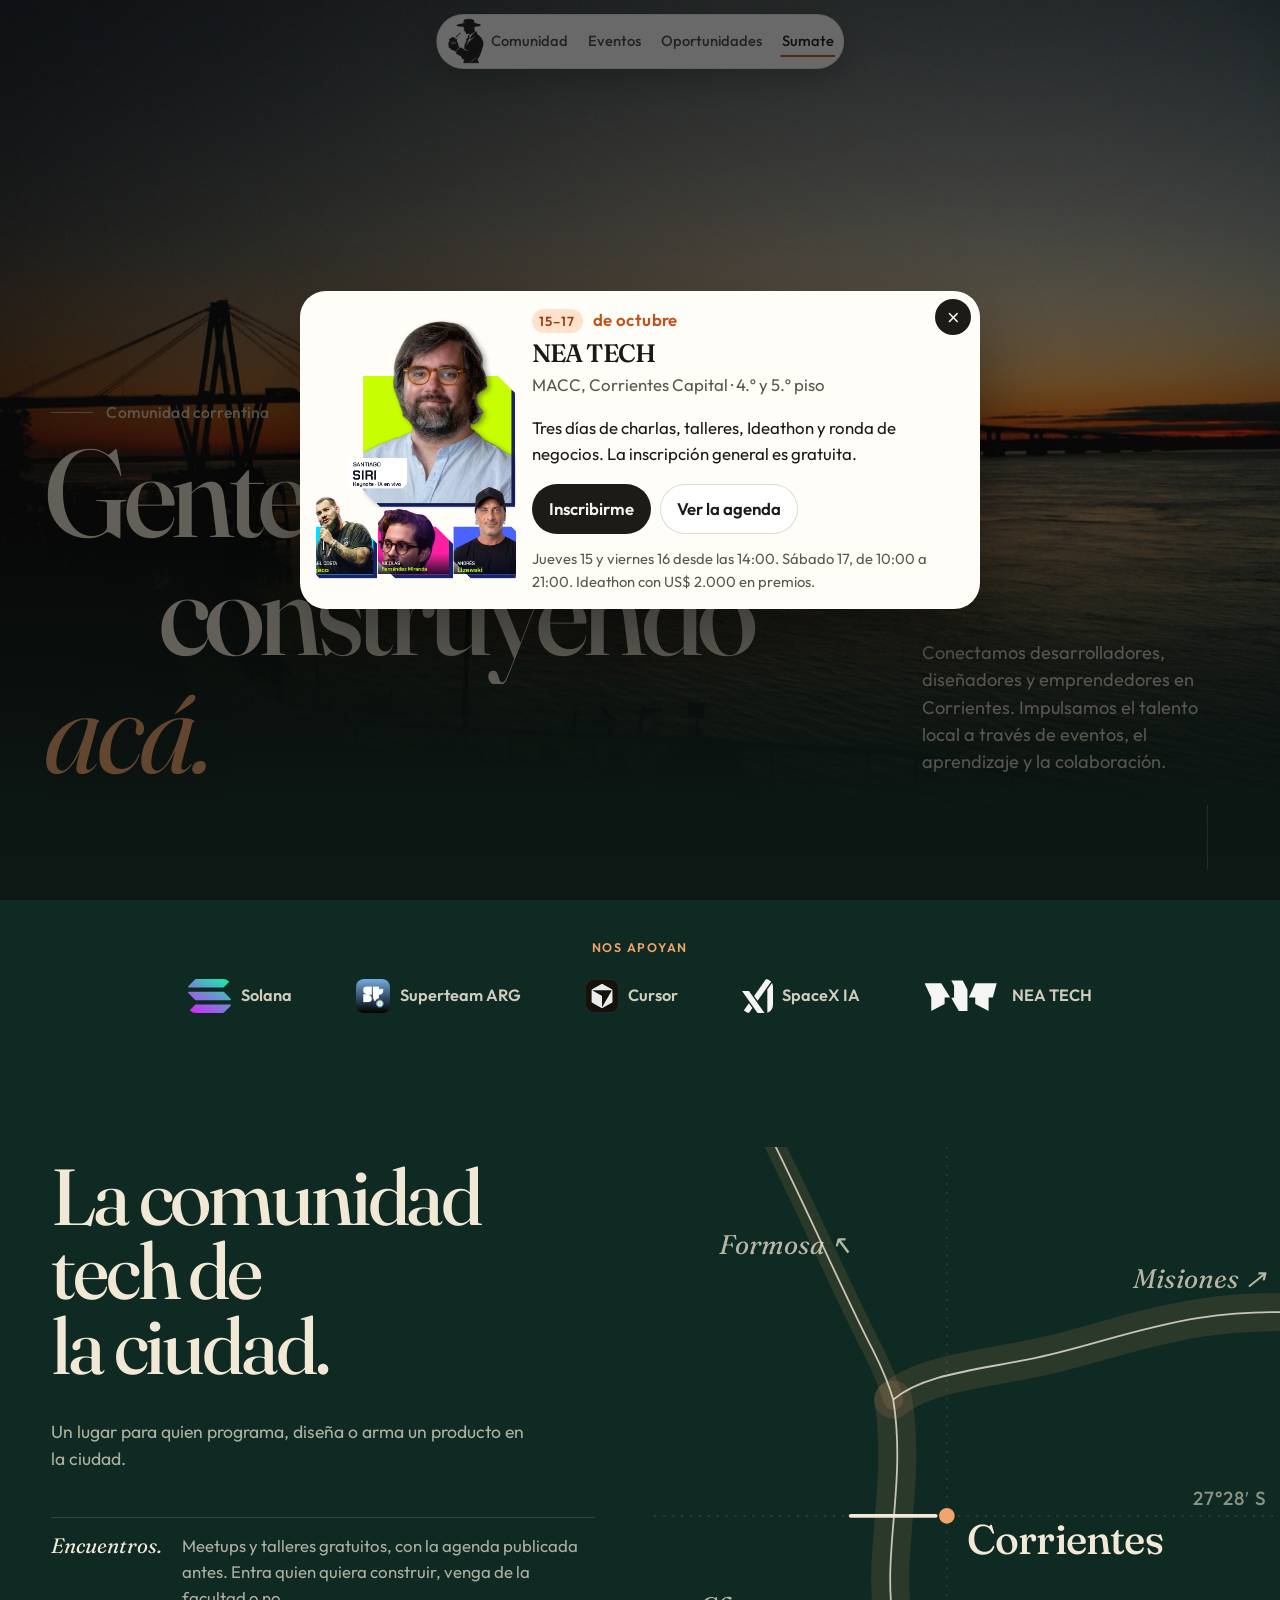
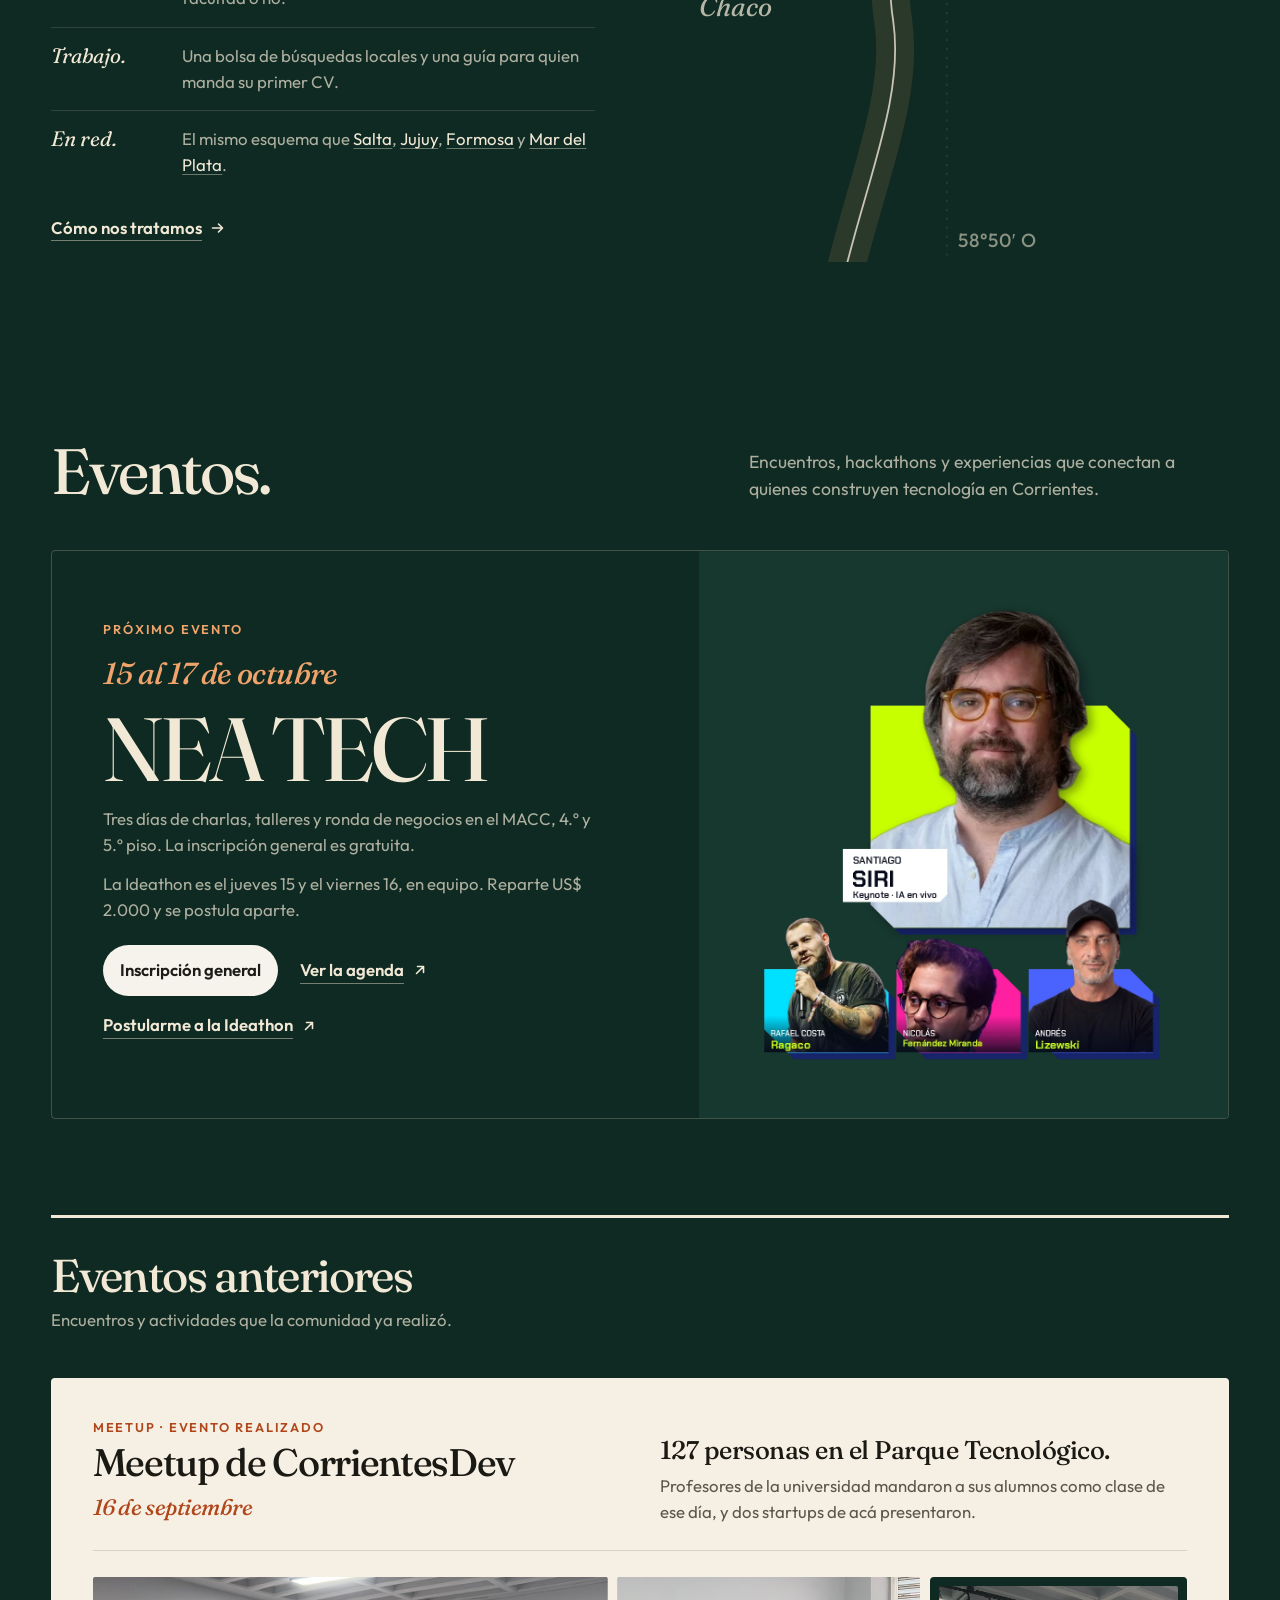
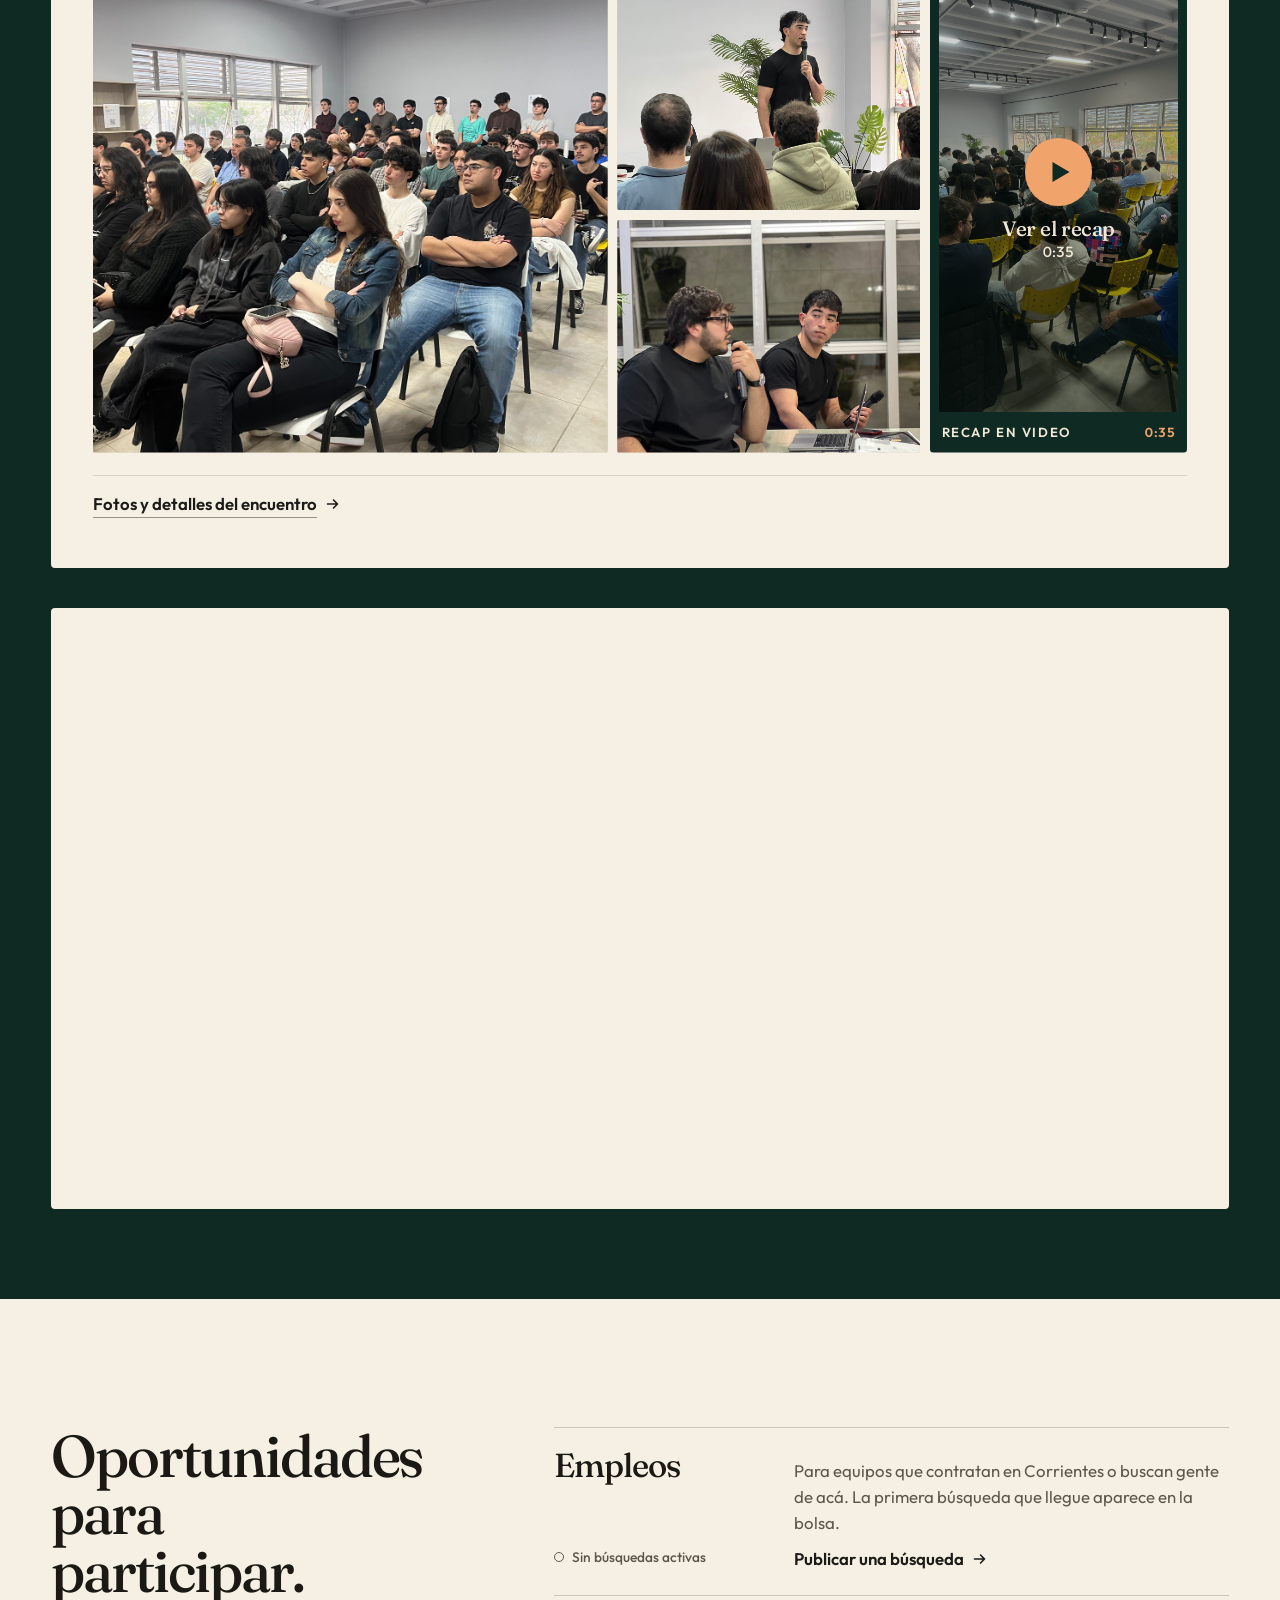
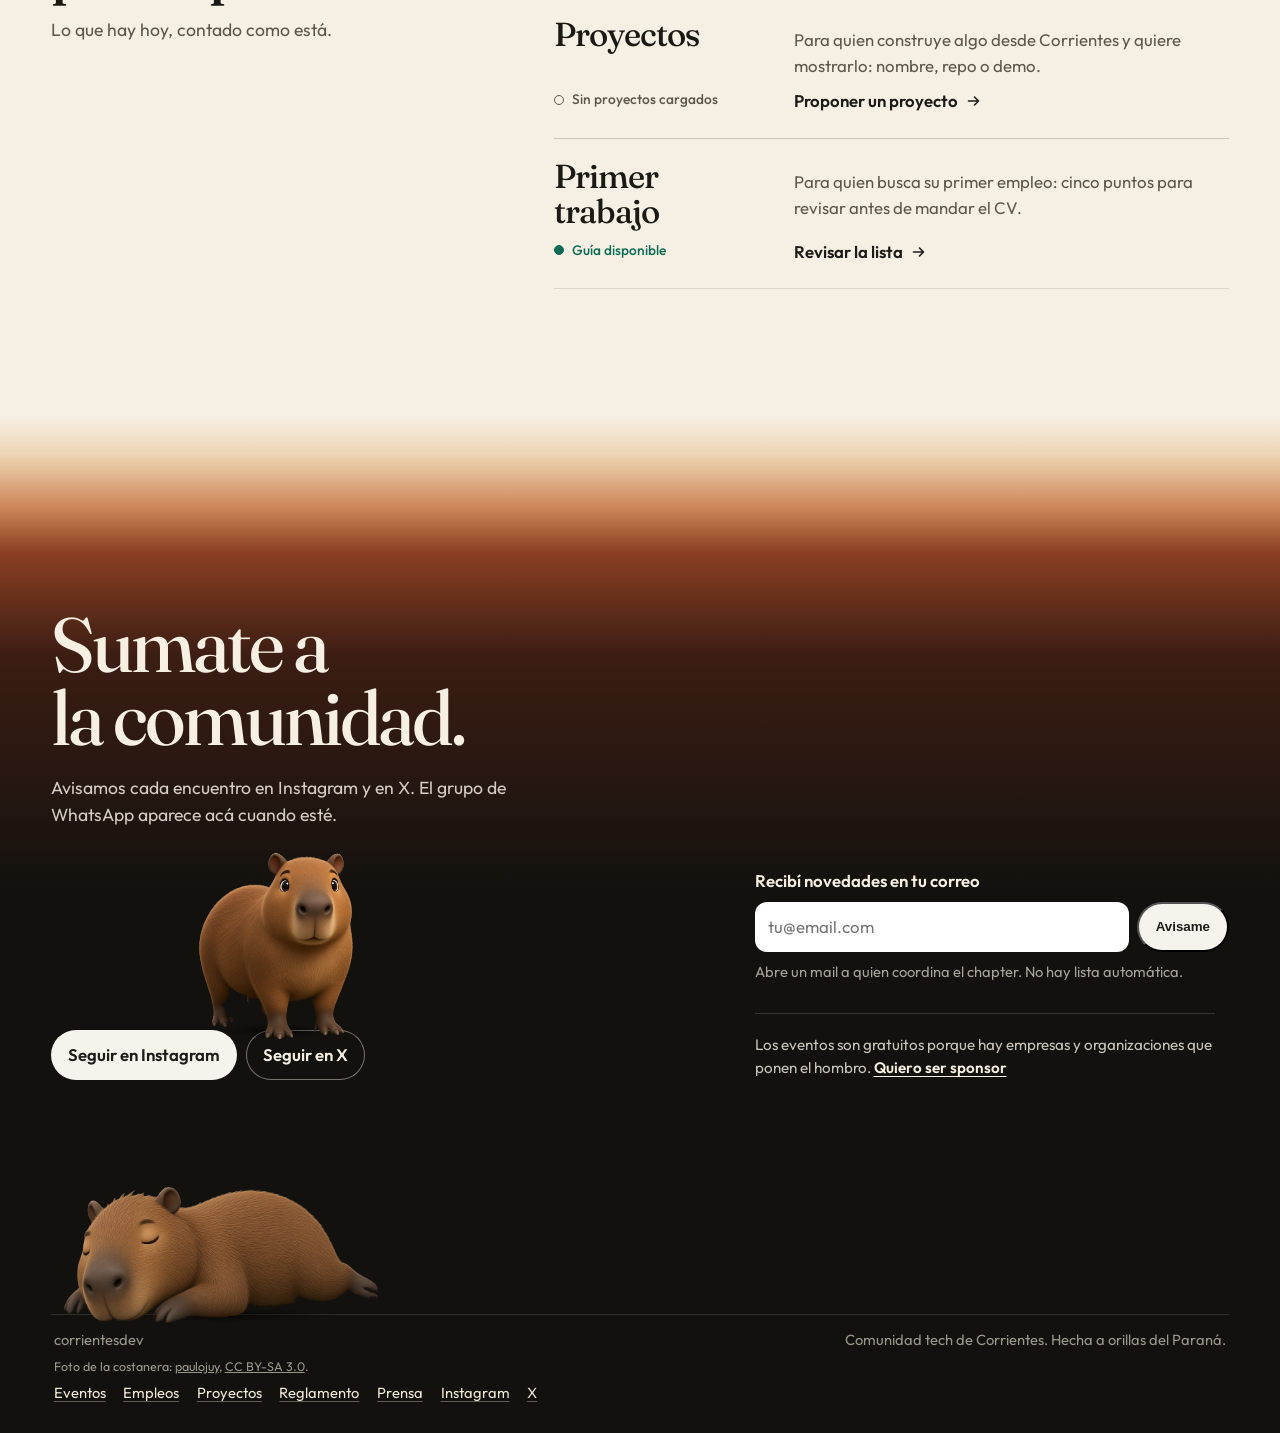
==== commit dd05a3fd: "Sacar el buscador y dejar la barra solo con el logo. Co-authored-by: Cursor <cursoragent@cursor.com>" ====
--- a/index.html
+++ b/index.html
@@ -25,7 +25,6 @@
       <a href="#eventos">Eventos</a>
       <a href="#oportunidades">Oportunidades</a>
       <a href="#sumate">Sumate</a>
-      <button class="buscar" type="button" data-buscar>Buscar</button>
     </nav>
   </header>
 
@@ -363,6 +362,6 @@
       marcas.forEach((marca) => actual.observe(marca));
     }
   </script>
-  <script src="site.js?v=5"></script>
+  <script src="site.js?v=6"></script>
 </body>
 </html>
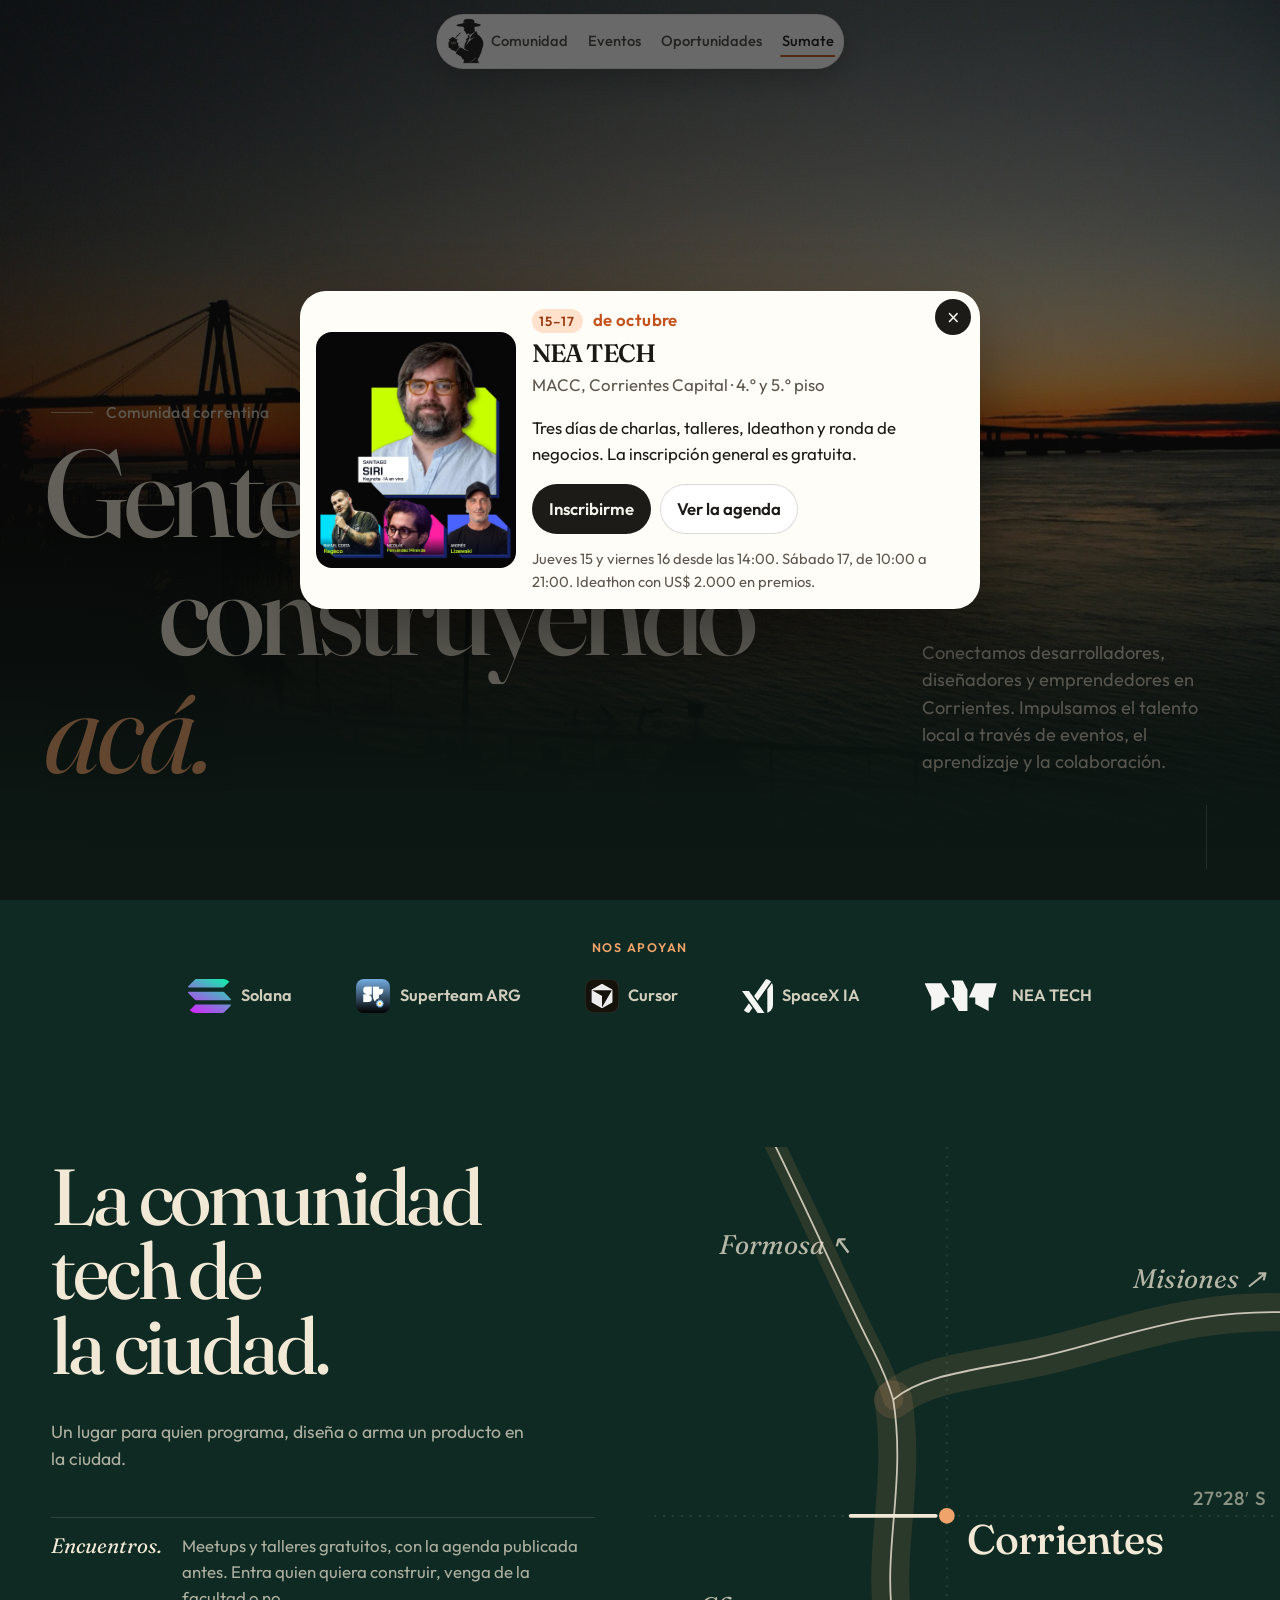
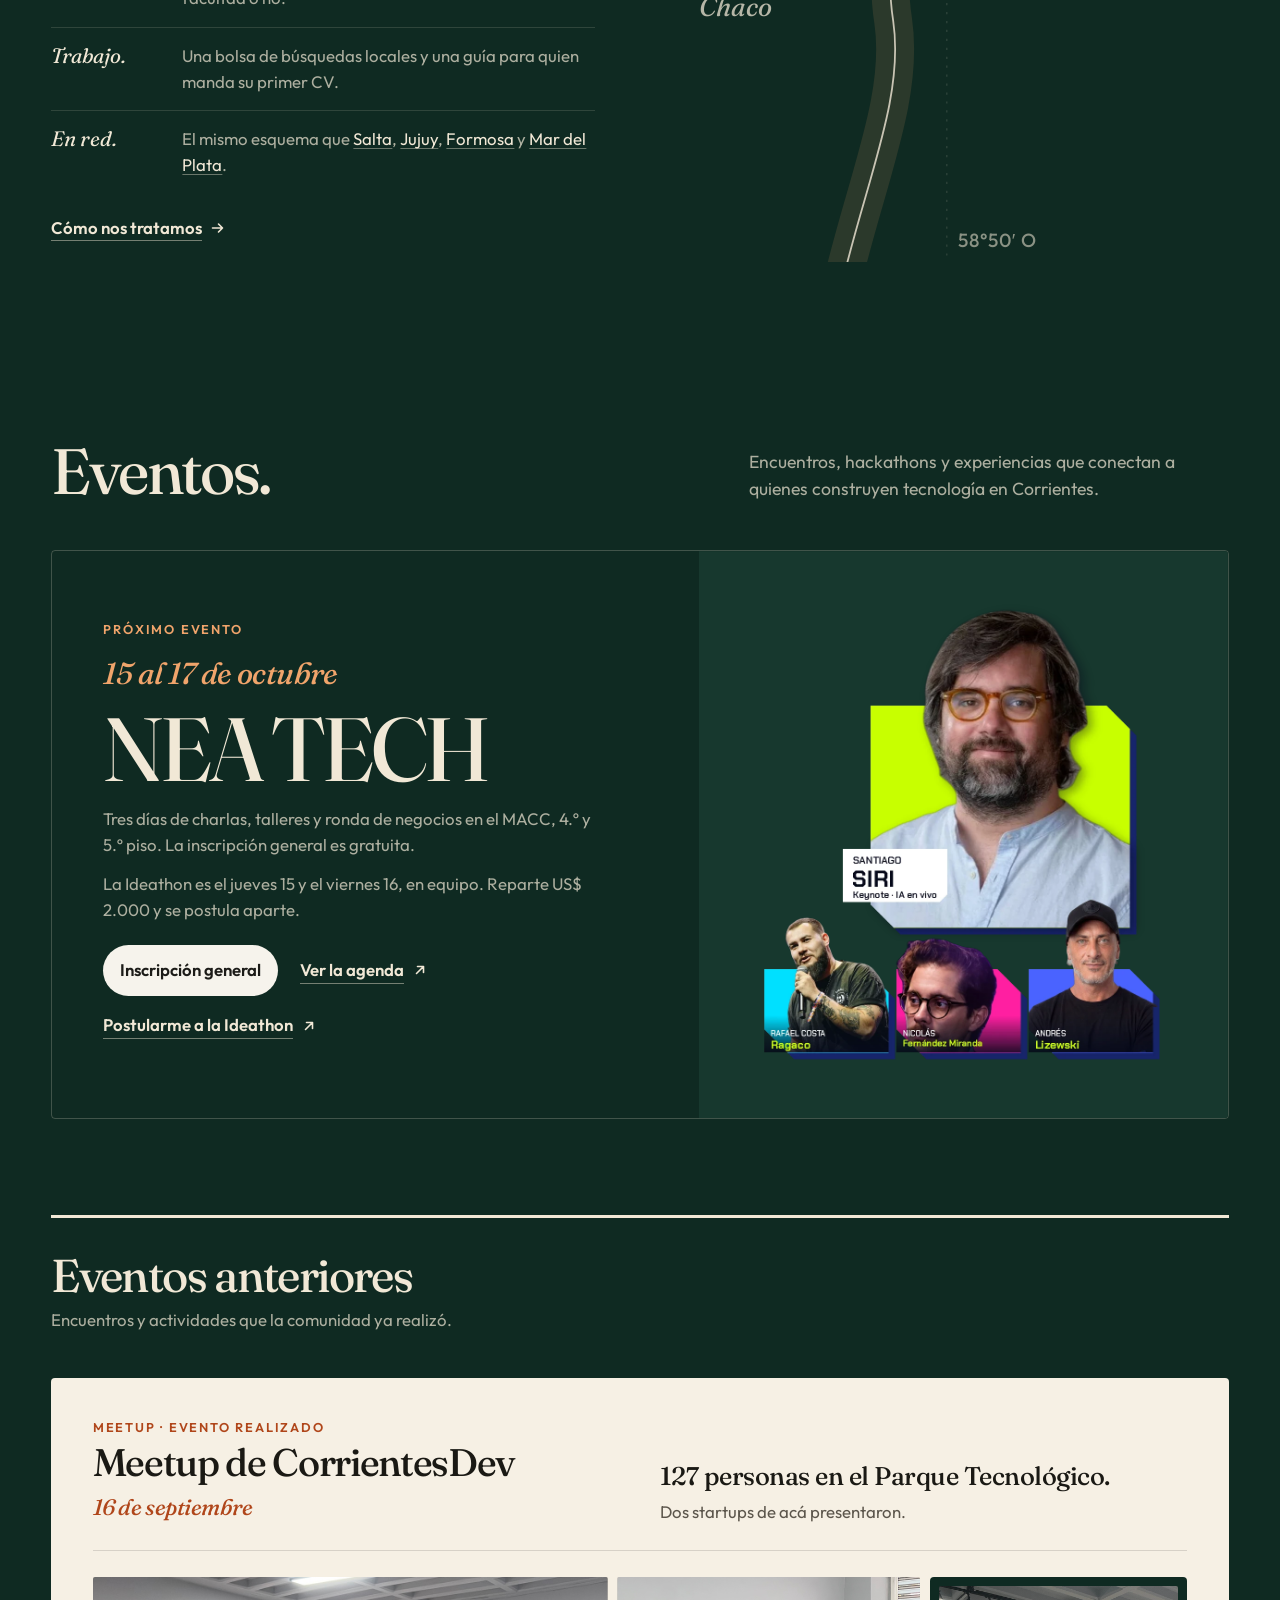
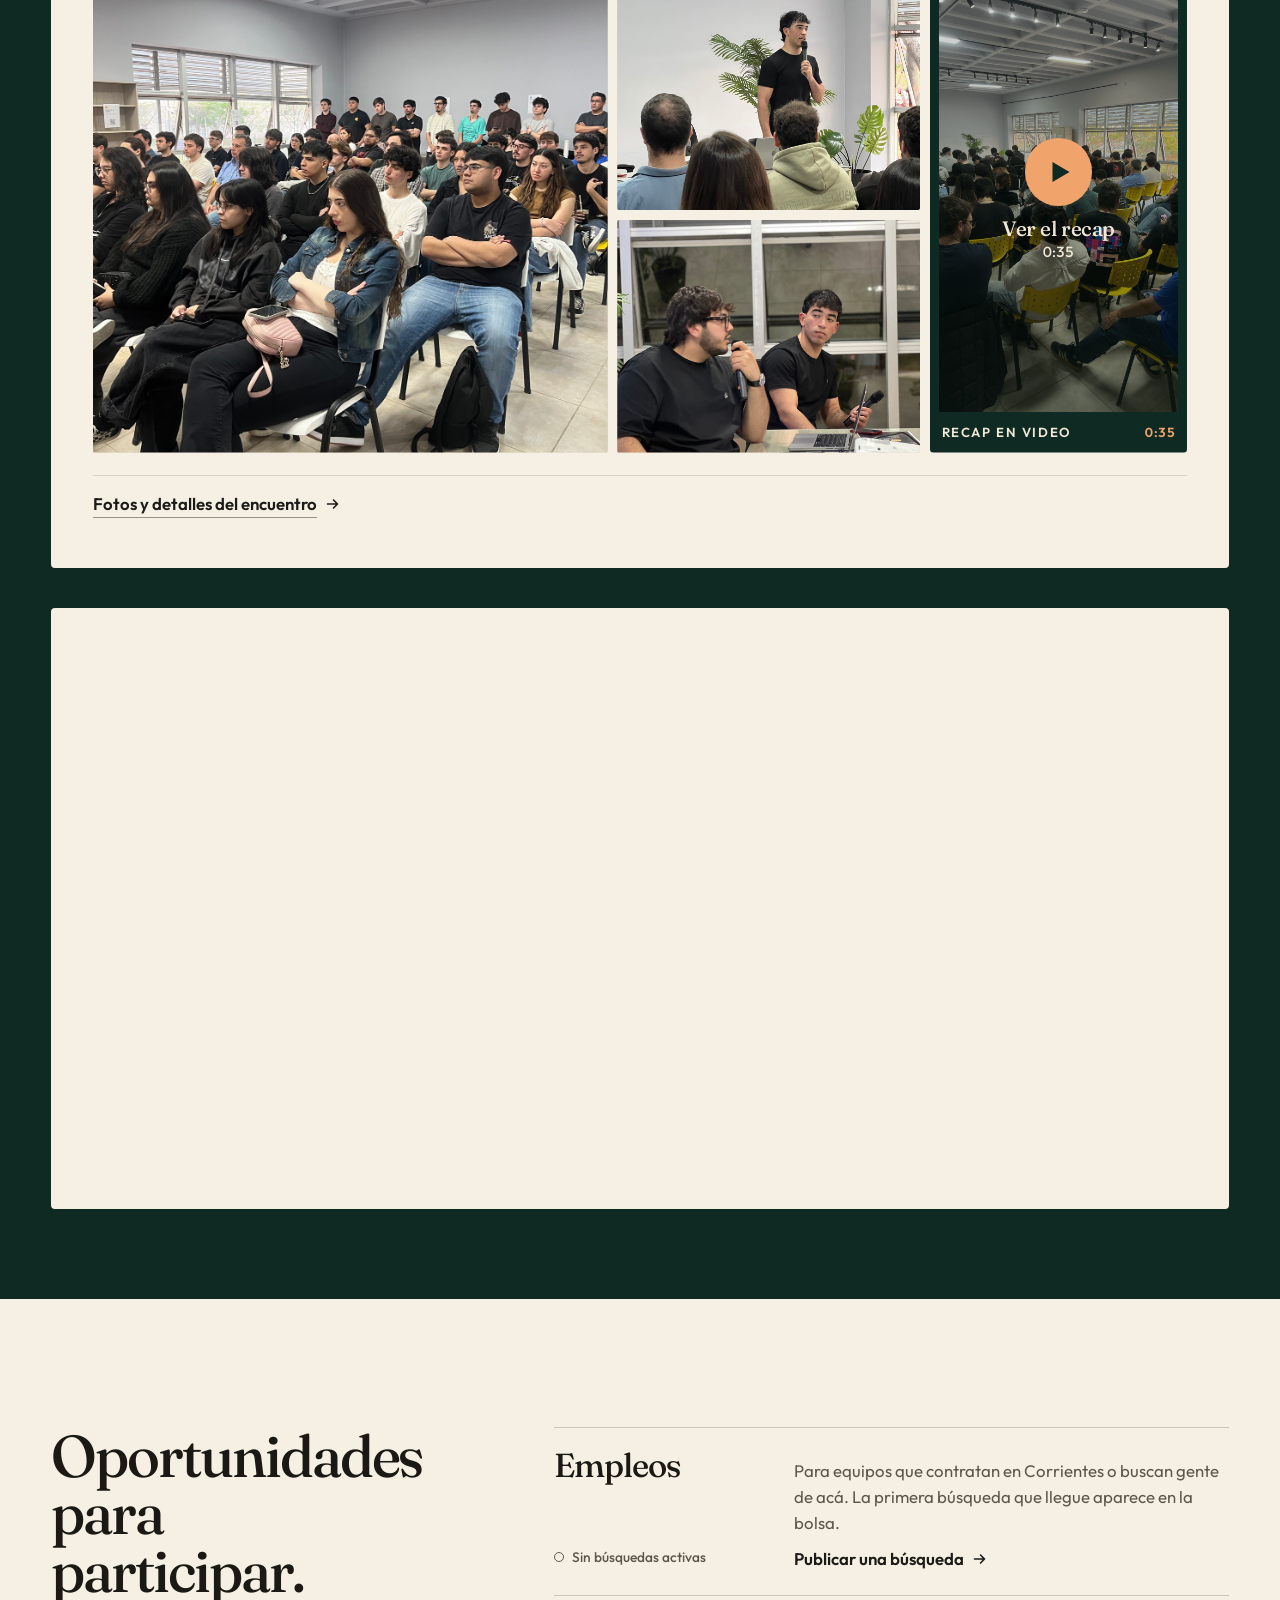
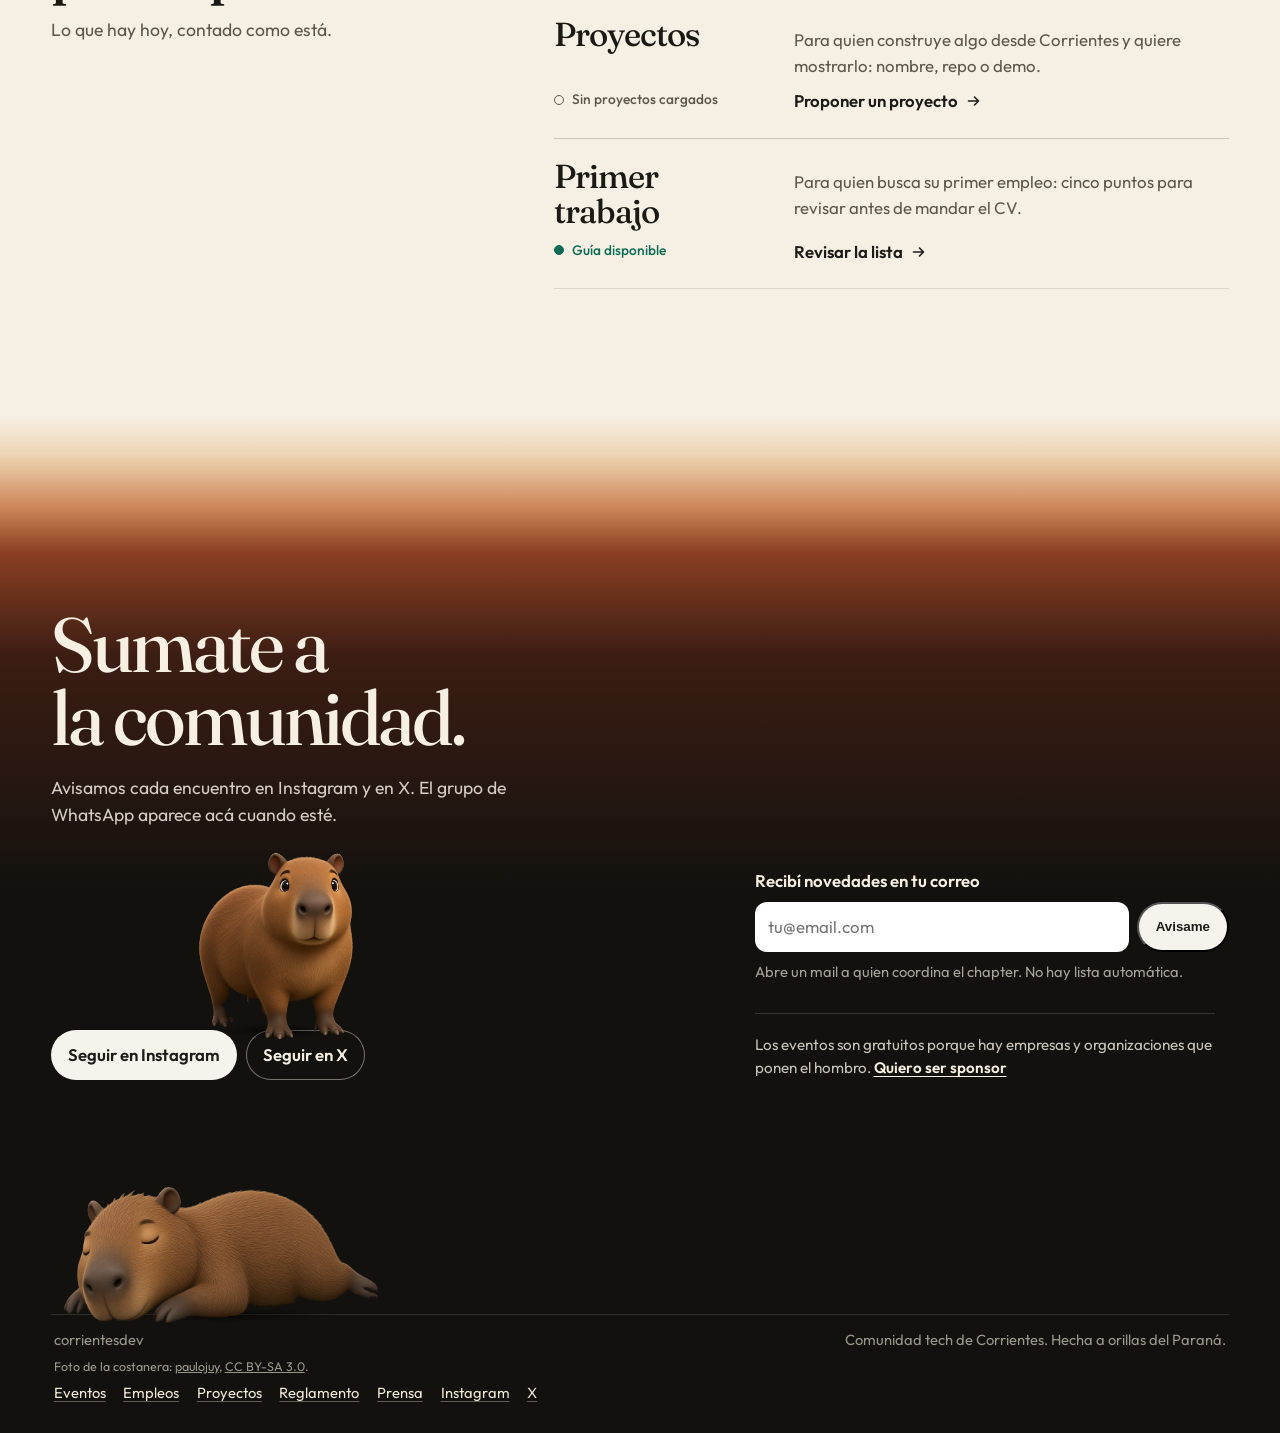
==== commit b3becbbc: "Mostrar el afiche de NEA TECH entero en el celular y sacar la frase de los profesores. Co-authored-b" ====
--- a/index.html
+++ b/index.html
@@ -8,7 +8,7 @@
   <link rel="preconnect" href="https://fonts.googleapis.com">
   <link rel="preconnect" href="https://fonts.gstatic.com" crossorigin>
   <link href="https://fonts.googleapis.com/css2?family=Fraunces:ital,opsz,wght@0,9..144,300..700;1,9..144,300..700&family=Outfit:wght@380;500;600;700&display=swap" rel="stylesheet">
-  <link rel="stylesheet" href="styles.css?v=15">
+  <link rel="stylesheet" href="styles.css?v=16">
   <script>document.documentElement.classList.add("js")</script>
   <link rel="icon" href="favicon.ico?v=3" sizes="any">
   <link rel="icon" type="image/png" sizes="32x32" href="favicon-32.png?v=3">
@@ -163,7 +163,7 @@
             </div>
             <div class="ev-ficha-contexto">
               <p class="ev-dato">127 personas en el Parque Tecnológico.</p>
-              <p class="ev-texto">Profesores de la universidad mandaron a sus alumnos como clase de ese día, y dos startups de acá presentaron.</p>
+              <p class="ev-texto">Dos startups de acá presentaron.</p>
             </div>
           </header>
           <div class="ev-galeria paso" style="--i: 1">
--- a/styles.css
+++ b/styles.css
@@ -1147,8 +1147,10 @@
 .novedades input { flex: 1; min-width: 180px; width: auto; }
 .formulario { display: grid; gap: 0.75rem; margin-top: 1.4rem; }
 .formulario label { font-weight: 600; }
-.lista-simple { list-style: none; margin: 1rem 0 0; padding: 0; display: grid; gap: 0.7rem; }
-.lista-simple li { padding-top: 0.7rem; border-top: 1px solid var(--line); }
+.lista-simple { list-style: none; margin: 1.6rem 0 0; padding: 0; display: grid; gap: 0; max-width: 68ch; }
+.lista-simple li { padding: 1.15rem 0 1.2rem; border-top: 1px solid var(--line); }
+.lista-simple h2 { margin: 0 0 0.4rem; font-size: clamp(1.45rem, 2.4vw, 1.85rem); }
+.lista-simple p { margin: 0; color: var(--muted); }
 .checks { list-style: none; margin: 1rem 0 0; padding: 0; display: grid; gap: 0.55rem; }
 .checks label { display: flex; gap: 0.7rem; align-items: flex-start; min-height: 44px; }
 .checks input { width: 1.1rem; min-height: 0; margin-top: 0.25rem; }
@@ -1197,6 +1199,8 @@
   z-index: 40;
   display: grid;
   place-items: center;
+  align-items: safe center;
+  overflow: auto;
   padding: 1rem;
   background: rgba(12, 14, 12, 0.62);
 }
@@ -1217,10 +1221,12 @@
 }
 .anuncio-caja > img {
   width: 100%;
-  height: 100%;
-  max-height: 280px;
-  object-fit: cover;
+  height: auto;
+  max-height: 420px;
+  object-fit: contain;
+  object-position: center;
   border-radius: 16px;
+  background: #070707;
 }
 .anuncio-x {
   position: absolute;
@@ -1277,7 +1283,7 @@
   .recuerdo { grid-template-columns: 1fr; }
   .reel { max-width: 200px; }
   .hito, .anuncio-caja { grid-template-columns: 1fr; }
-  .anuncio-caja > img { max-height: 180px; }
+  .anuncio-caja > img { max-height: min(46dvh, 420px); }
   .hito .afiche { max-width: 320px; }
   .flecha.prev { left: 4px; }
   .flecha.next { right: 4px; }
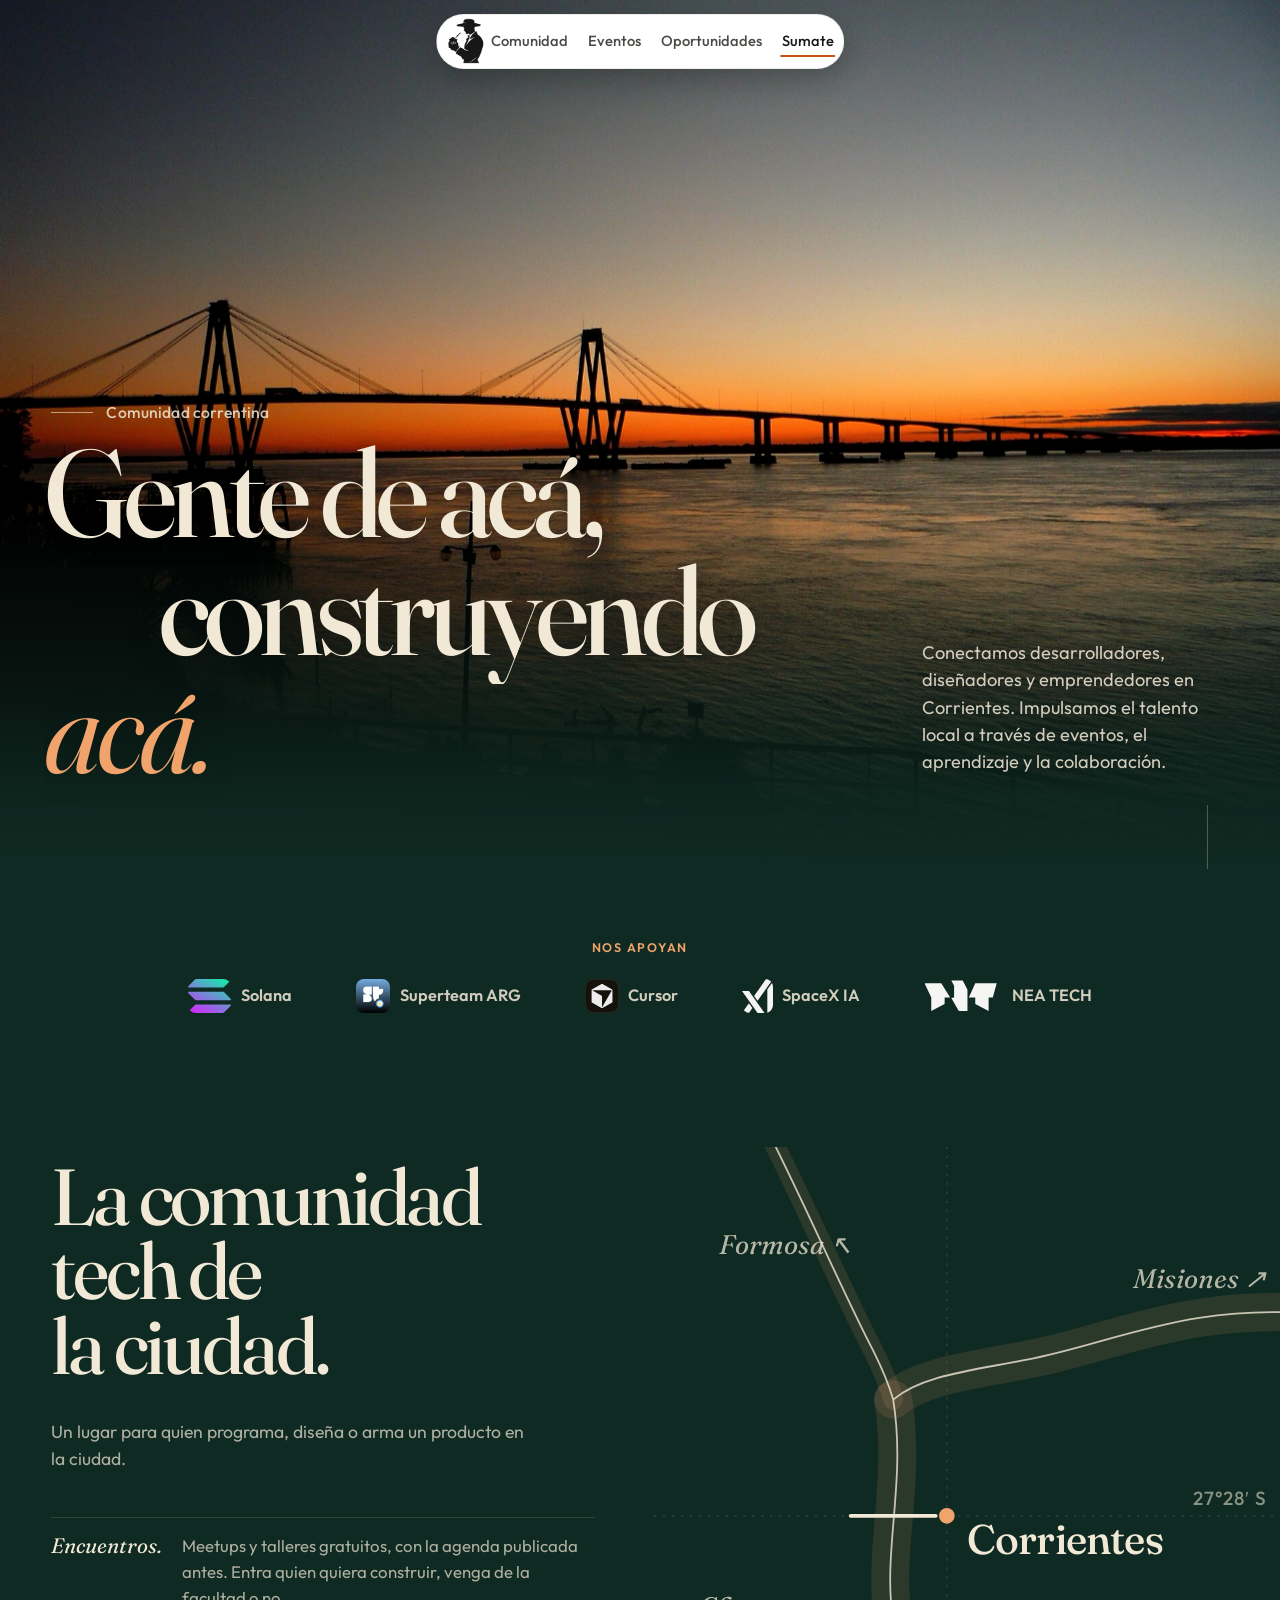
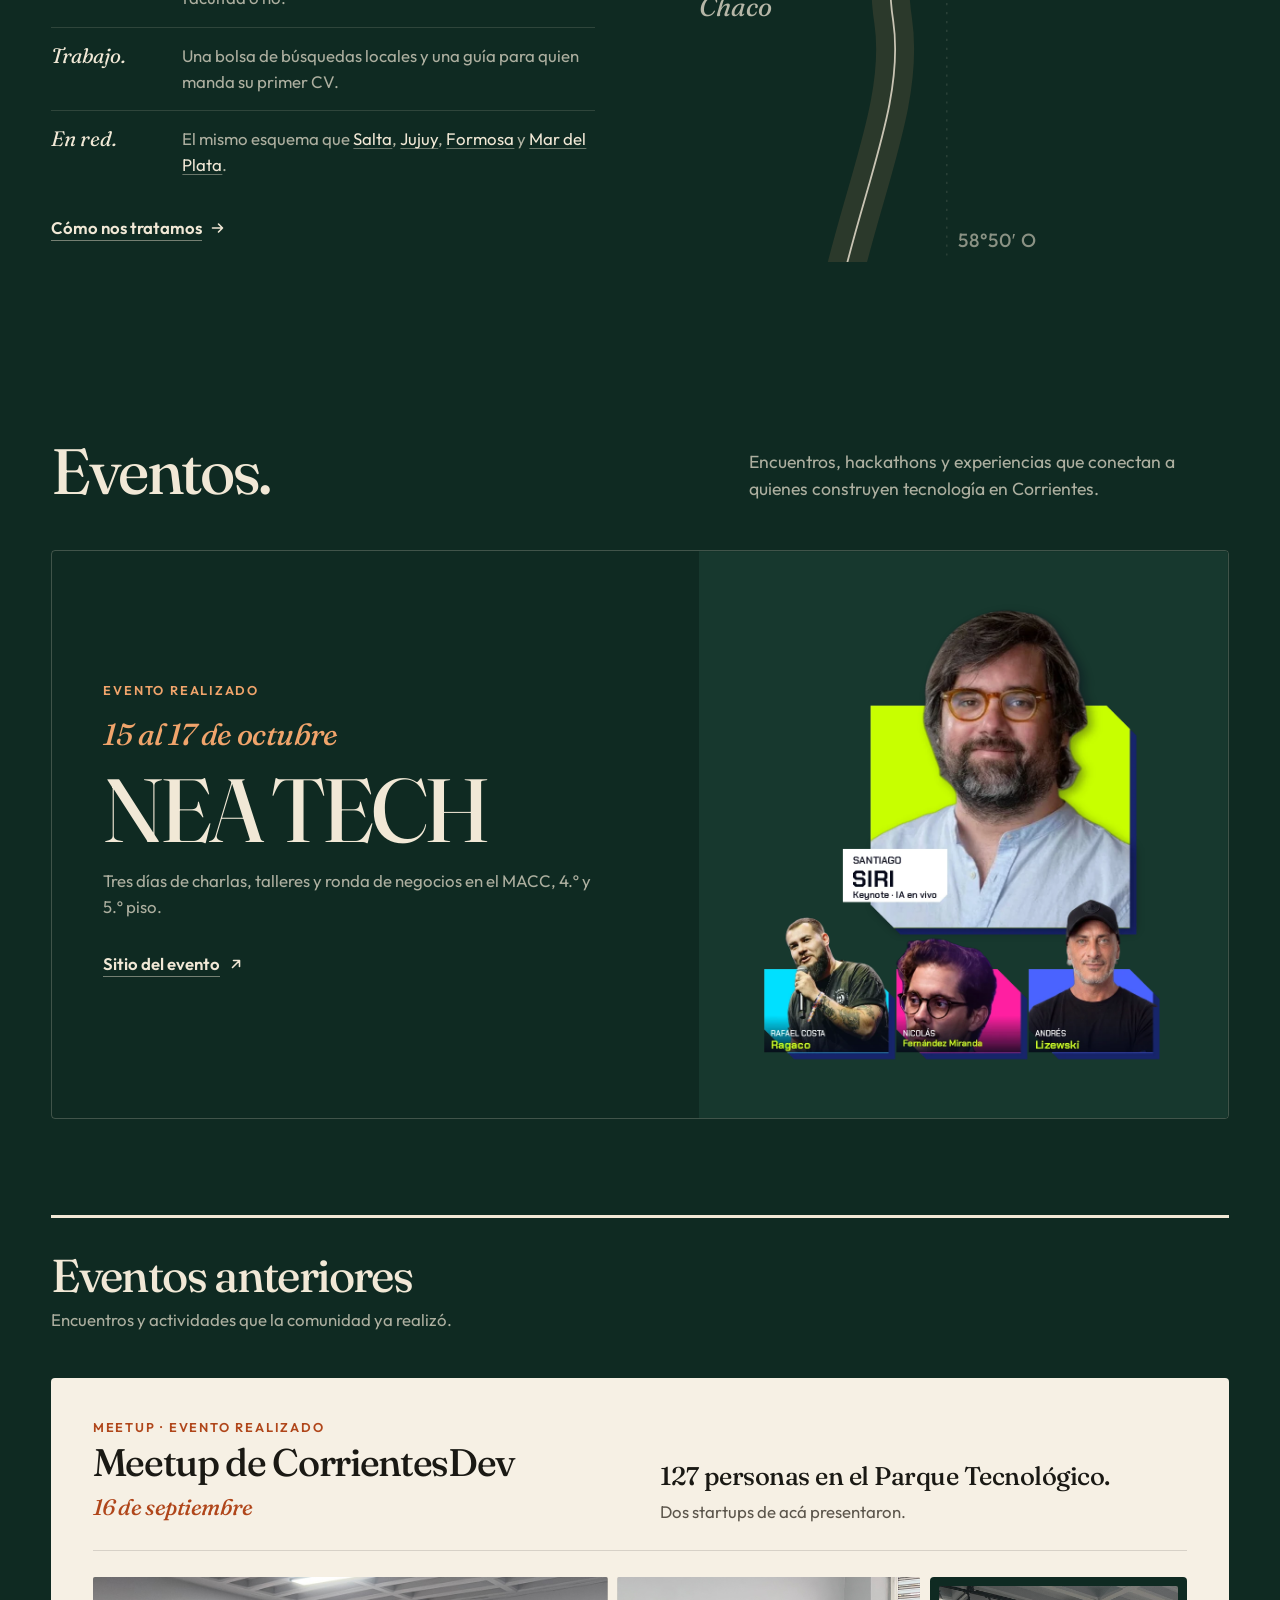
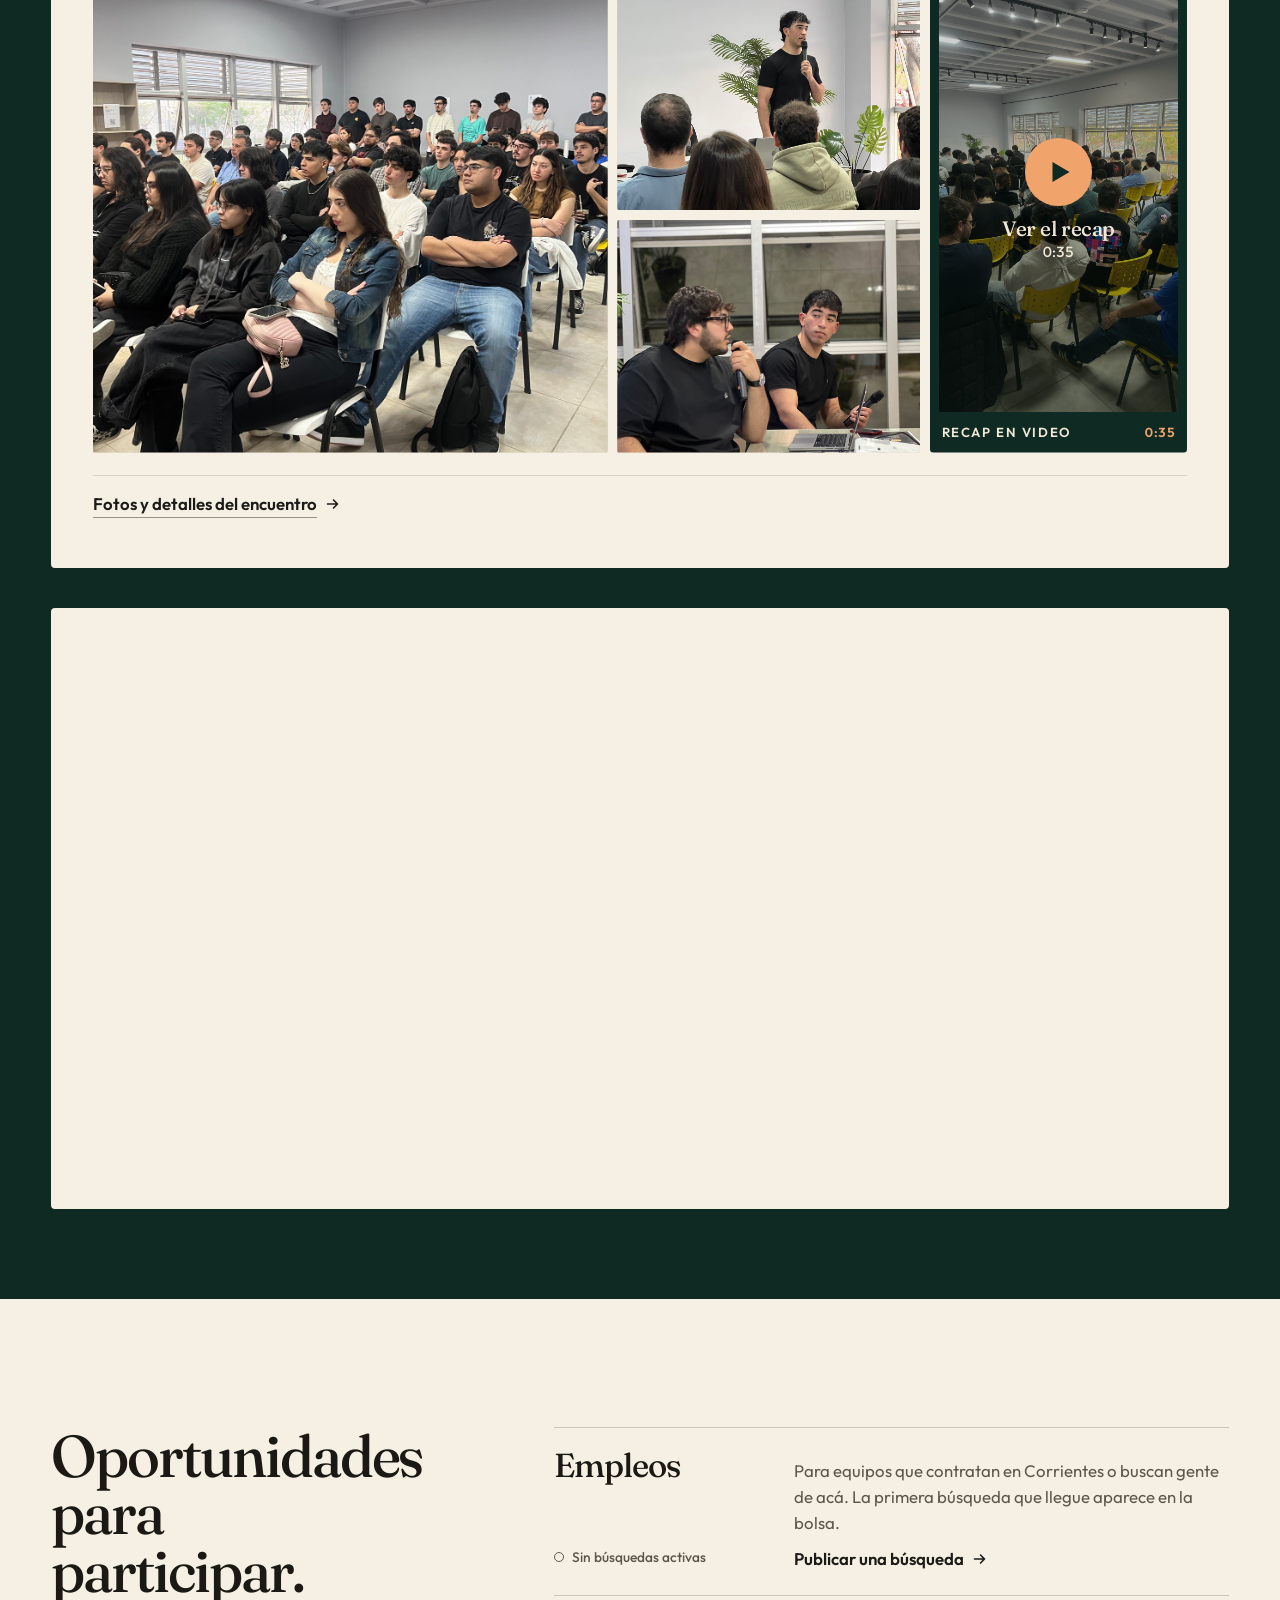
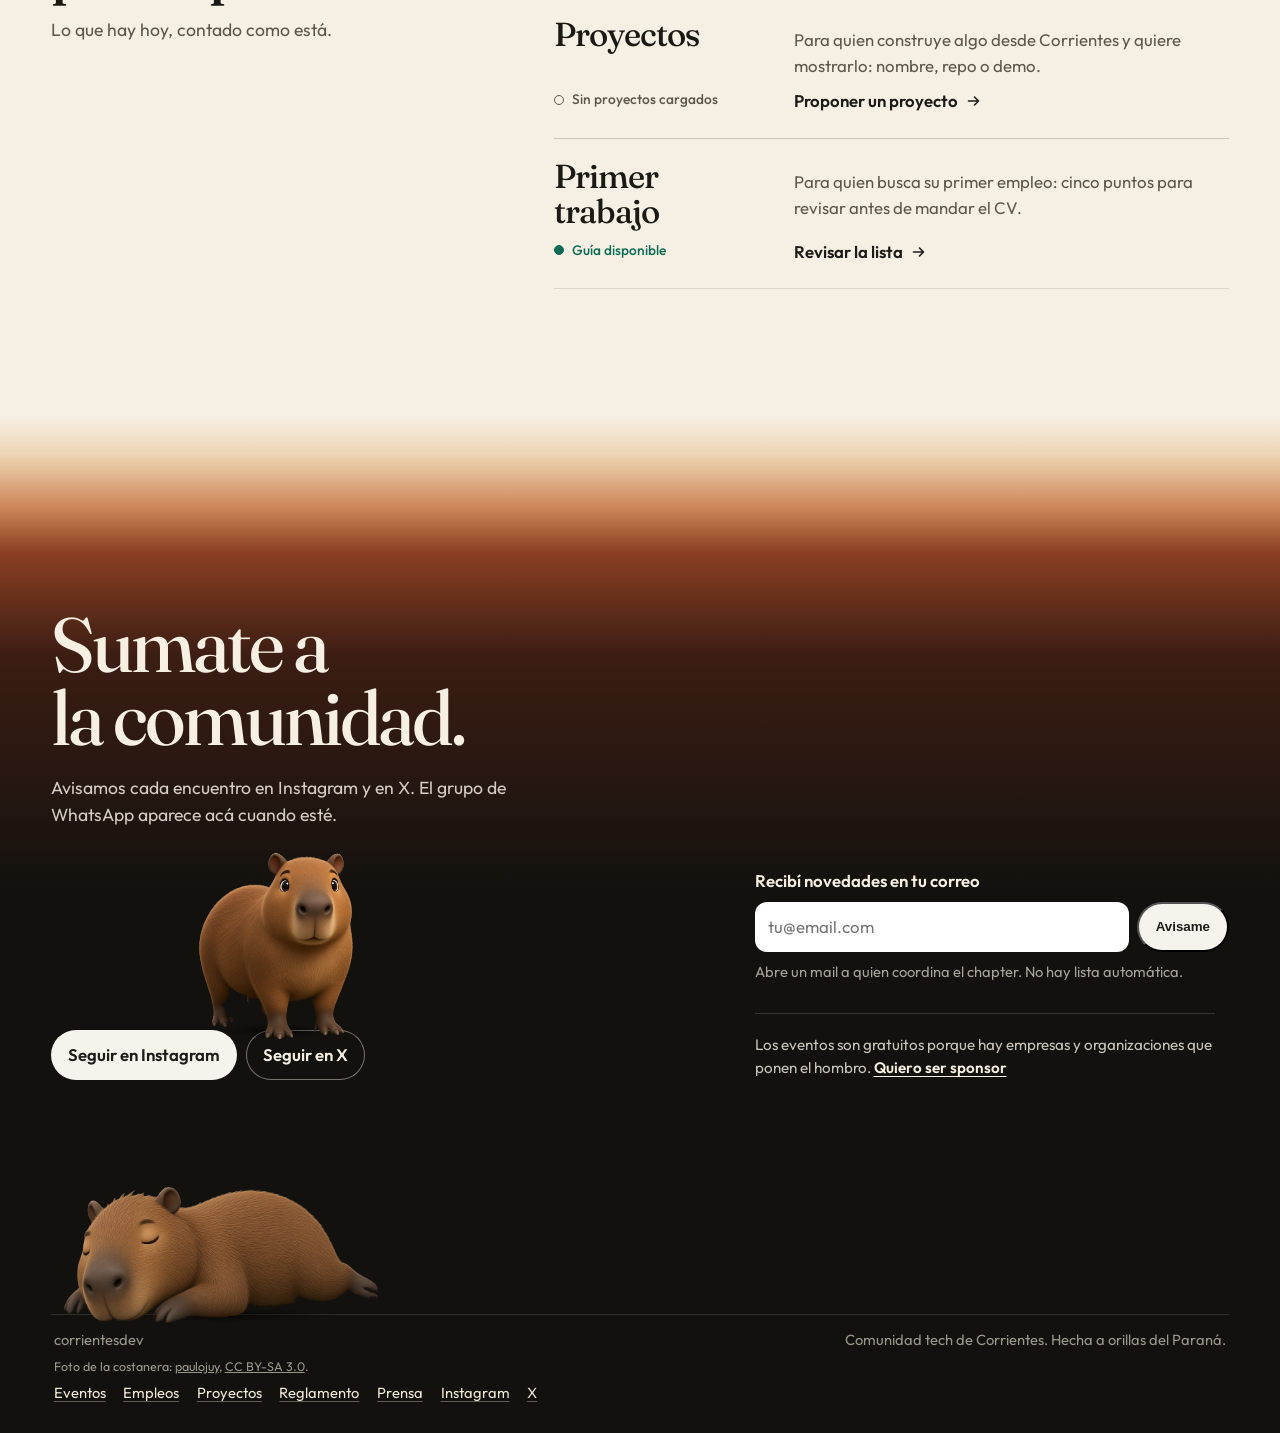
==== commit 4ce73639: "Sacar el aviso de NEA TECH: el evento ya terminó. Co-authored-by: Cursor <cursoragent@cursor.com>" ====
--- a/index.html
+++ b/index.html
@@ -4,11 +4,11 @@
   <meta charset="utf-8">
   <meta name="viewport" content="width=device-width, initial-scale=1">
   <title>corrientesdev — Comunidad tech de Corrientes</title>
-  <meta name="description" content="Comunidad de programadores, diseñadores y gente que construye en Corrientes. Lo que sigue es NEA TECH, del 15 al 17 de octubre en el MACC.">
+  <meta name="description" content="Comunidad de programadores, diseñadores y gente que construye en Corrientes.">
   <link rel="preconnect" href="https://fonts.googleapis.com">
   <link rel="preconnect" href="https://fonts.gstatic.com" crossorigin>
   <link href="https://fonts.googleapis.com/css2?family=Fraunces:ital,opsz,wght@0,9..144,300..700;1,9..144,300..700&family=Outfit:wght@380;500;600;700&display=swap" rel="stylesheet">
-  <link rel="stylesheet" href="styles.css?v=16">
+  <link rel="stylesheet" href="styles.css?v=17">
   <script>document.documentElement.classList.add("js")</script>
   <link rel="icon" href="favicon.ico?v=3" sizes="any">
   <link rel="icon" type="image/png" sizes="32x32" href="favicon-32.png?v=3">
@@ -46,25 +46,6 @@
         <a class="seguir" href="#comunidad" aria-label="Seguir bajando"><span></span></a>
       </div>
   </section>
-
-  <div class="anuncio" id="anuncio" hidden>
-    <div class="anuncio-caja" role="dialog" aria-modal="true" aria-labelledby="anuncio-titulo">
-      <button class="anuncio-x" type="button" data-cerrar-anuncio aria-label="Cerrar">×</button>
-      <img src="apoyos/neatech-hero.webp" alt="Speakers de NEA TECH">
-      <div>
-        <p class="when"><span>15–17</span> de octubre</p>
-        <h2 id="anuncio-titulo">NEA TECH</h2>
-        <p class="sub">MACC, Corrientes Capital · 4.º y 5.º piso</p>
-        <p>Tres días de charlas, talleres, Ideathon y ronda de negocios. La inscripción general es gratuita.</p>
-        <div class="actions">
-          <a class="btn" href="https://neatech.com.ar/registro.html">Inscribirme</a>
-          <a class="btn ghost" href="https://neatech.com.ar/agenda.html">Ver la agenda</a>
-        </div>
-        <p class="fine">Jueves 15 y viernes 16 desde las 14:00. Sábado 17, de 10:00 a 21:00. Ideathon con US$ 2.000 en premios.</p>
-      </div>
-    </div>
-  </div>
-
 
   <main>
     <section class="apoyan atm-rio" aria-label="Quienes nos apoyan">
@@ -132,15 +113,12 @@
 
       <article class="ev-destacado secuencia revela" aria-labelledby="ev-nea">
         <div class="ev-destacado-info">
-          <p class="ev-rotulo paso" style="--i: 0">Próximo evento</p>
+          <p class="ev-rotulo paso" style="--i: 0">Evento realizado</p>
           <p class="ev-fecha paso" style="--i: 1"><time datetime="2026-10-15">15 al 17 de octubre</time></p>
           <h3 id="ev-nea" class="paso" style="--i: 1">NEA TECH</h3>
-          <p class="ev-texto paso" style="--i: 2">Tres días de charlas, talleres y ronda de negocios en el MACC, 4.º y 5.º piso. La inscripción general es gratuita.</p>
-          <p class="ev-texto paso" style="--i: 2">La Ideathon es el jueves 15 y el viernes 16, en equipo. Reparte US$ 2.000 y se postula aparte.</p>
+          <p class="ev-texto paso" style="--i: 2">Tres días de charlas, talleres y ronda de negocios en el MACC, 4.º y 5.º piso.</p>
           <div class="ev-acciones paso" style="--i: 3">
-            <a class="btn claro" href="https://neatech.com.ar/registro.html">Inscripción general</a>
-            <a class="accion" href="https://neatech.com.ar/agenda.html">Ver la agenda <svg viewBox="0 0 16 16" aria-hidden="true"><path d="M4.5 11.5l7-7M5.5 4.5h6v6" /></svg></a>
-            <a class="accion" href="https://luma.com/p4l8m90d">Postularme a la Ideathon <svg viewBox="0 0 16 16" aria-hidden="true"><path d="M4.5 11.5l7-7M5.5 4.5h6v6" /></svg></a>
+            <a class="accion" href="https://neatech.com.ar/">Sitio del evento <svg viewBox="0 0 16 16" aria-hidden="true"><path d="M4.5 11.5l7-7M5.5 4.5h6v6" /></svg></a>
           </div>
         </div>
         <figure class="ev-destacado-visual paso" style="--i: 2">
@@ -328,20 +306,6 @@
       vigilados.forEach((_, vigilado) => ojo.observe(vigilado));
     }
 
-    const anuncio = document.getElementById("anuncio");
-    if (anuncio && !sessionStorage.getItem("ctes-anuncio")) {
-      anuncio.hidden = false;
-      document.body.classList.add("con-anuncio");
-    }
-    function cerrarAnuncio() {
-      if (!anuncio) return;
-      anuncio.hidden = true;
-      document.body.classList.remove("con-anuncio");
-      sessionStorage.setItem("ctes-anuncio", "1");
-    }
-    document.querySelectorAll("[data-cerrar-anuncio]").forEach((boton) => boton.addEventListener("click", cerrarAnuncio));
-    if (anuncio) anuncio.addEventListener("click", (evento) => { if (evento.target === anuncio) cerrarAnuncio(); });
-
     const barra = document.querySelector(".bar");
     const alScroll = () => barra.classList.toggle("abajo", scrollY > 12);
     alScroll();
--- a/styles.css
+++ b/styles.css
@@ -1193,55 +1193,6 @@
 .encuentro h3 { font-size: clamp(1.8rem, 3vw, 2.4rem); margin: 0.3rem 0 0.5rem; }
 .encuentro .btn { margin-top: 0.4rem; }
 
-.anuncio {
-  position: fixed;
-  inset: 0;
-  z-index: 40;
-  display: grid;
-  place-items: center;
-  align-items: safe center;
-  overflow: auto;
-  padding: 1rem;
-  background: rgba(12, 14, 12, 0.62);
-}
-.anuncio[hidden] { display: none; }
-.anuncio-caja {
-  position: relative;
-  width: min(680px, 100%);
-  display: grid;
-  grid-template-columns: minmax(140px, 200px) minmax(0, 1fr);
-  gap: 1rem;
-  align-items: center;
-  padding: 1rem;
-  background: #fffdf8;
-  color: #1a1914;
-  border-radius: 26px;
-  box-shadow: 0 30px 70px rgba(0, 0, 0, 0.4);
-  animation: subir 0.4s ease both;
-}
-.anuncio-caja > img {
-  width: 100%;
-  height: auto;
-  max-height: 420px;
-  object-fit: contain;
-  object-position: center;
-  border-radius: 16px;
-  background: #070707;
-}
-.anuncio-x {
-  position: absolute;
-  top: 0.55rem;
-  right: 0.55rem;
-  width: 36px;
-  height: 36px;
-  border: 0;
-  border-radius: 50%;
-  background: #1c1b18;
-  color: #f6f3ec;
-  font-size: 1.35rem;
-  line-height: 1;
-  cursor: pointer;
-}
 .agenda-page .agenda {
   padding: 2.2rem 0 0.4rem;
   margin-top: 2.4rem;
@@ -1282,8 +1233,7 @@
   .bar nav .sub { position: static; min-width: 0; border: 0; background: transparent; padding: 0 0 0.3rem 0.6rem; }
   .recuerdo { grid-template-columns: 1fr; }
   .reel { max-width: 200px; }
-  .hito, .anuncio-caja { grid-template-columns: 1fr; }
-  .anuncio-caja > img { max-height: min(46dvh, 420px); }
+  .hito { grid-template-columns: 1fr; }
   .hito .afiche { max-width: 320px; }
   .flecha.prev { left: 4px; }
   .flecha.next { right: 4px; }
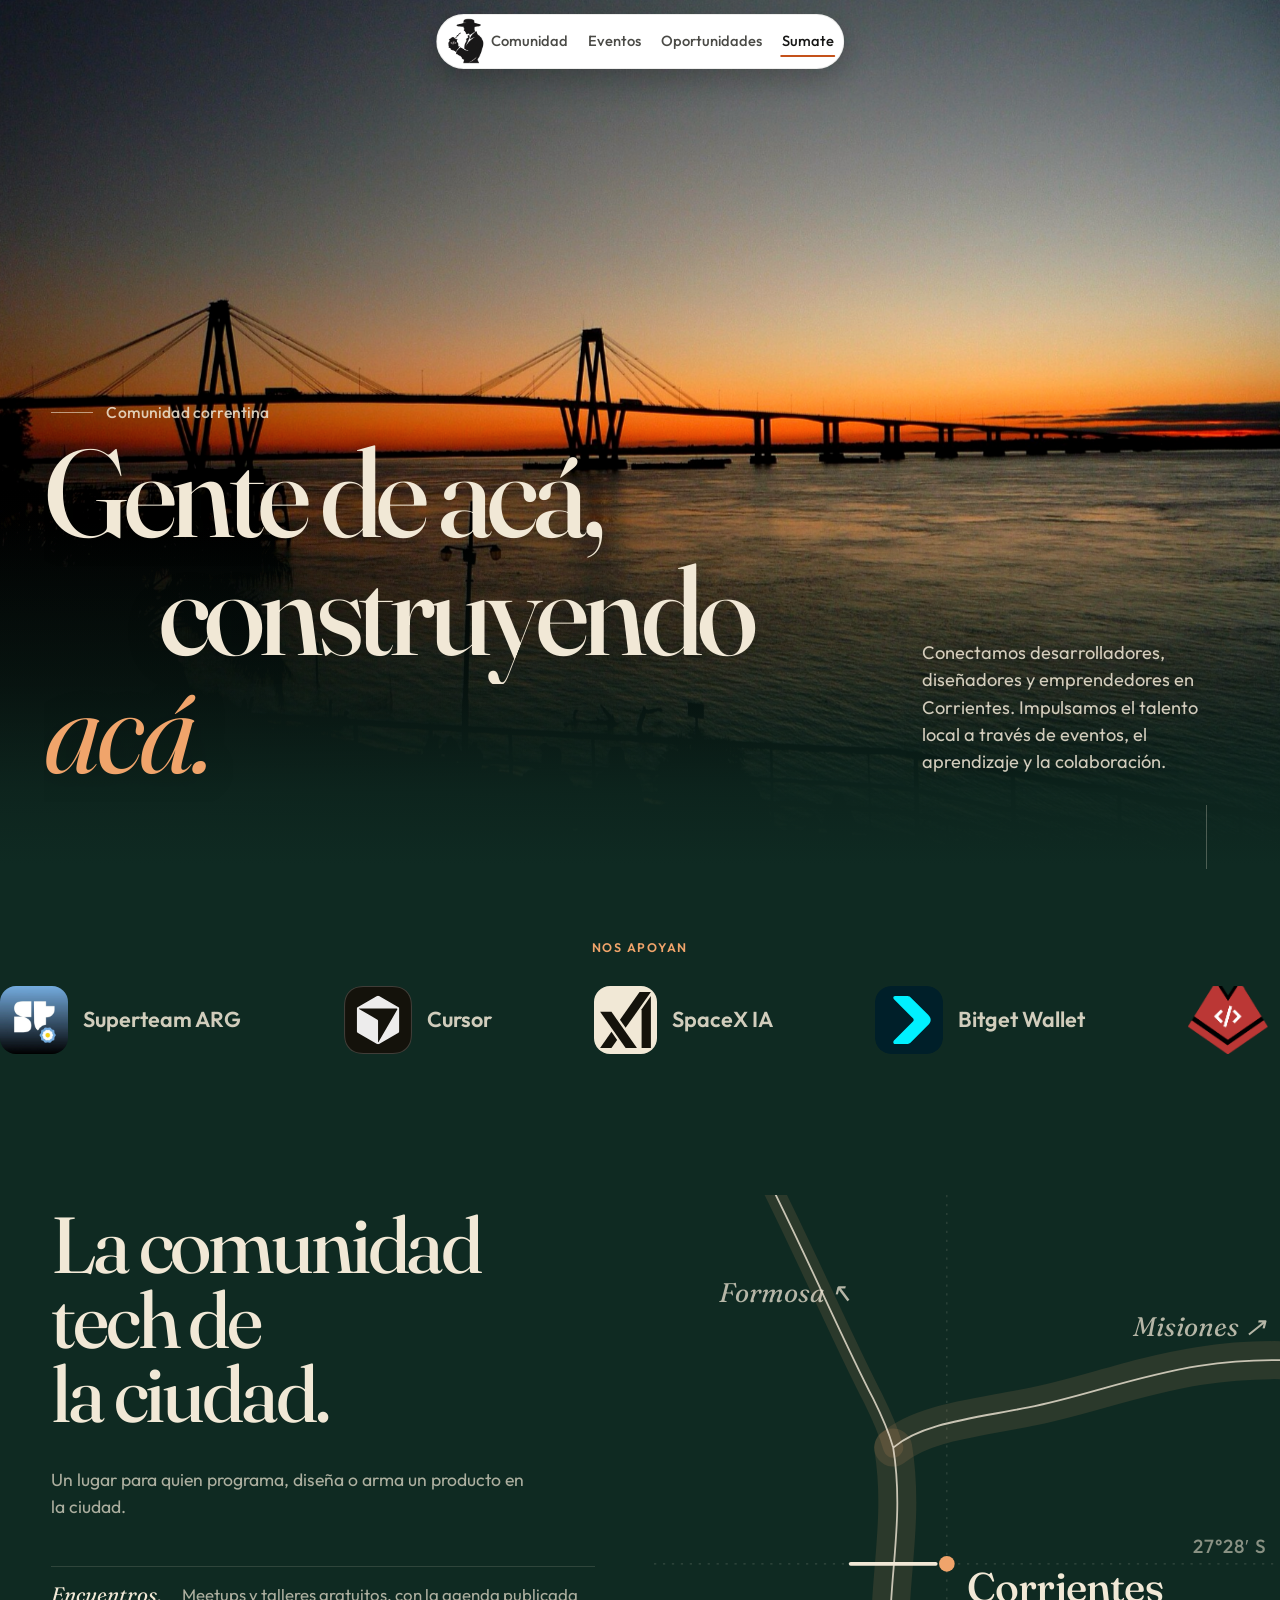
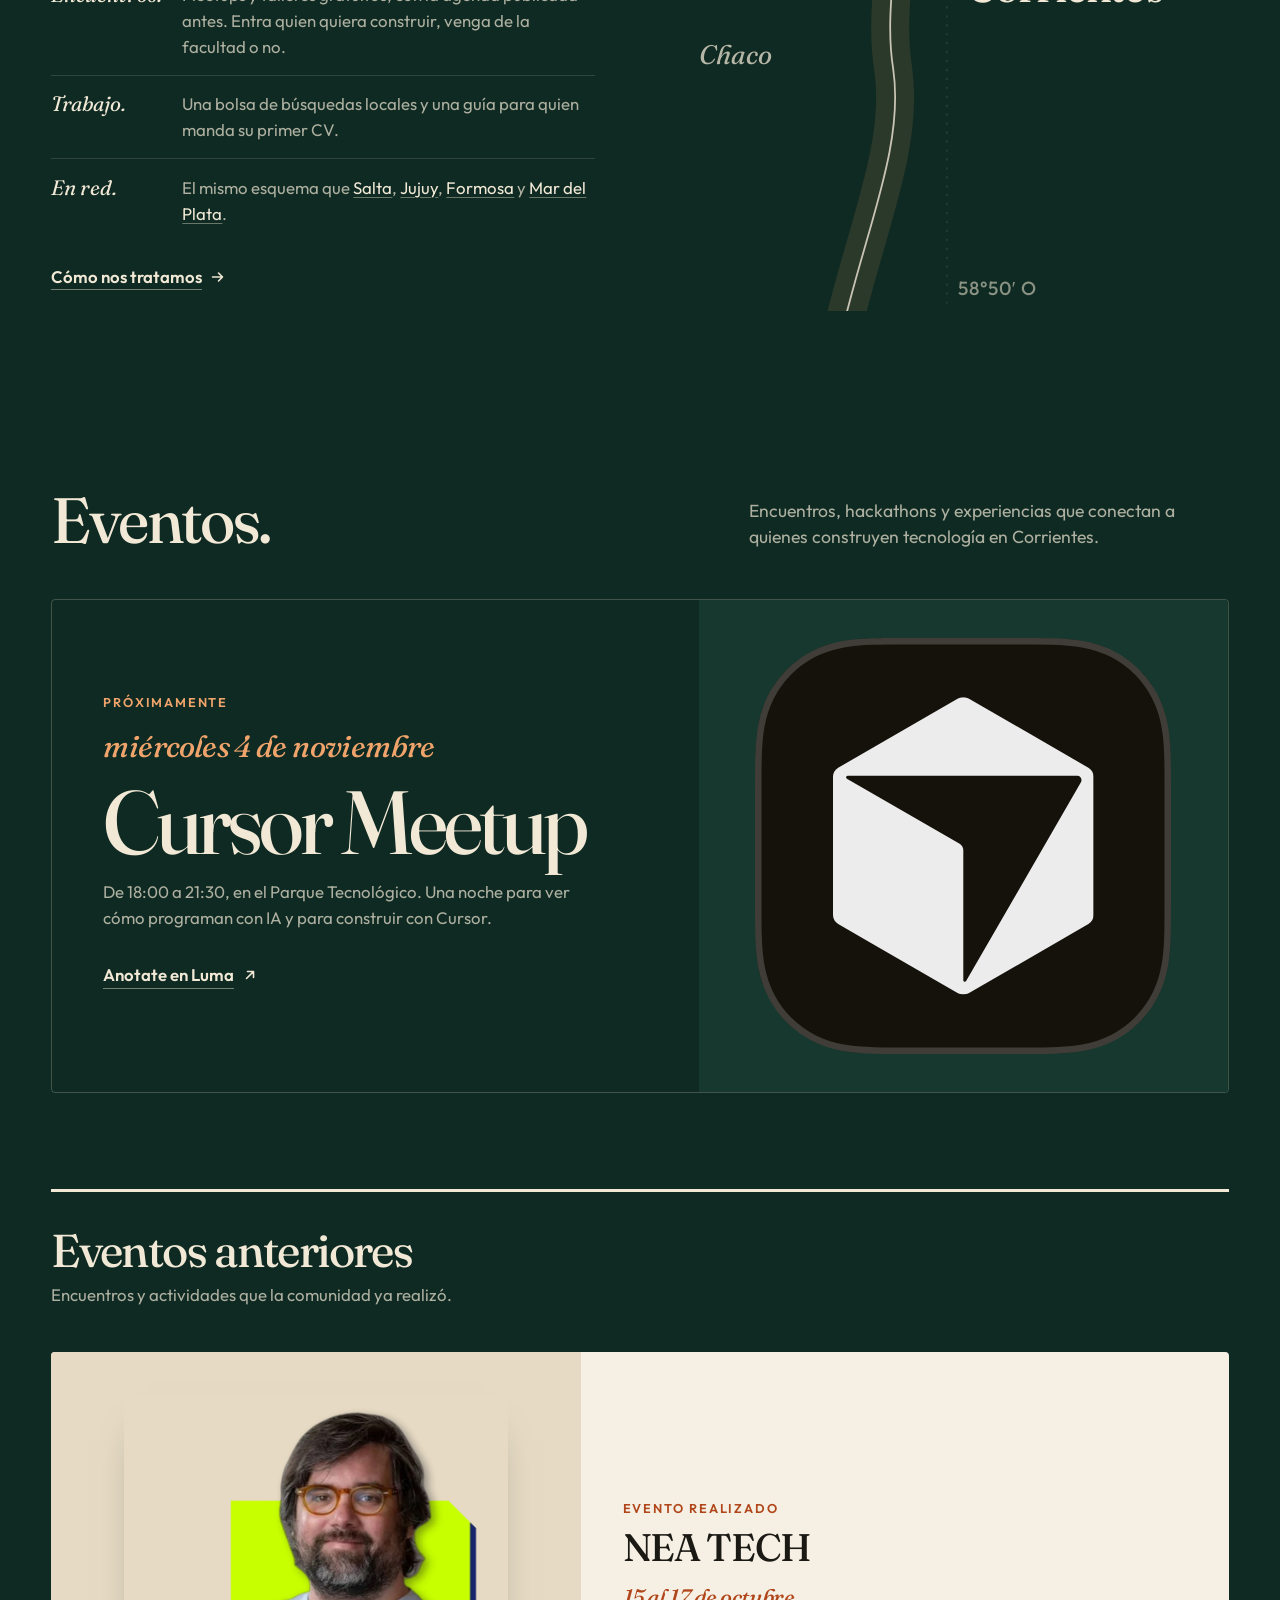
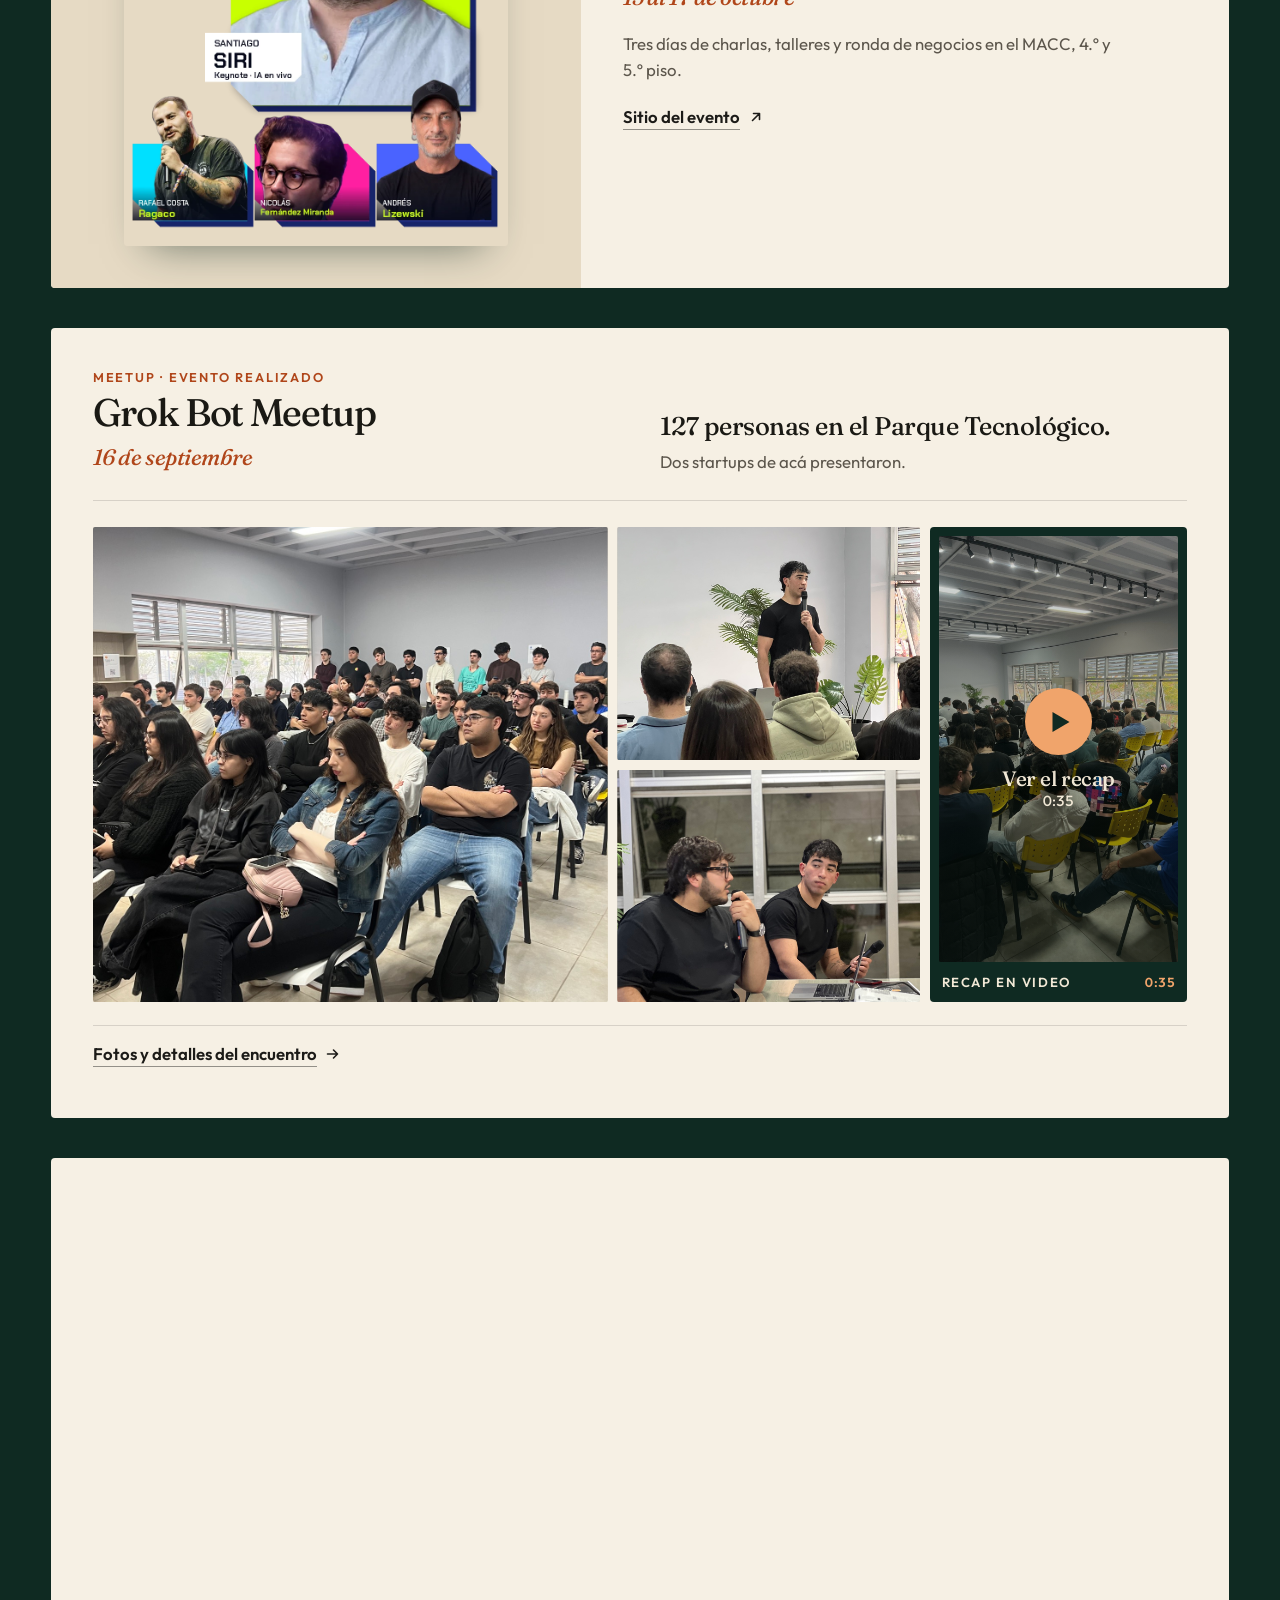
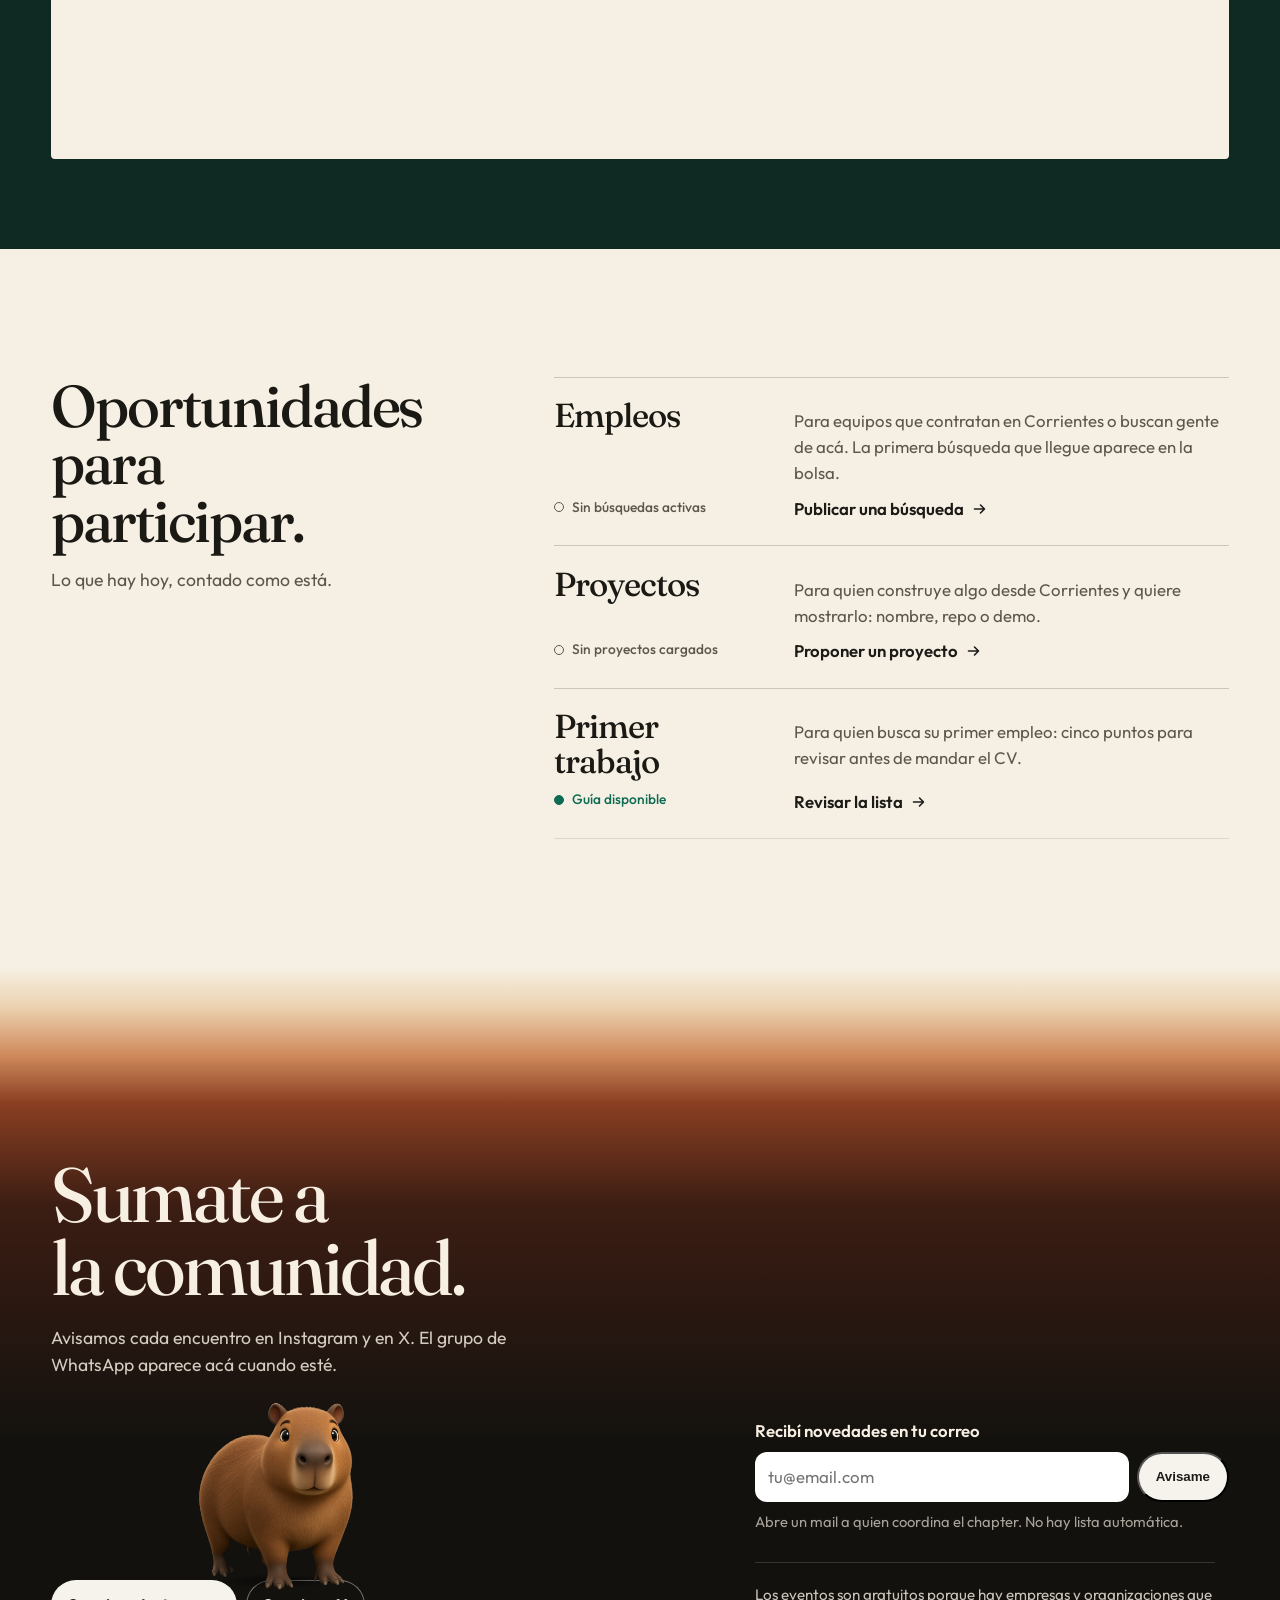
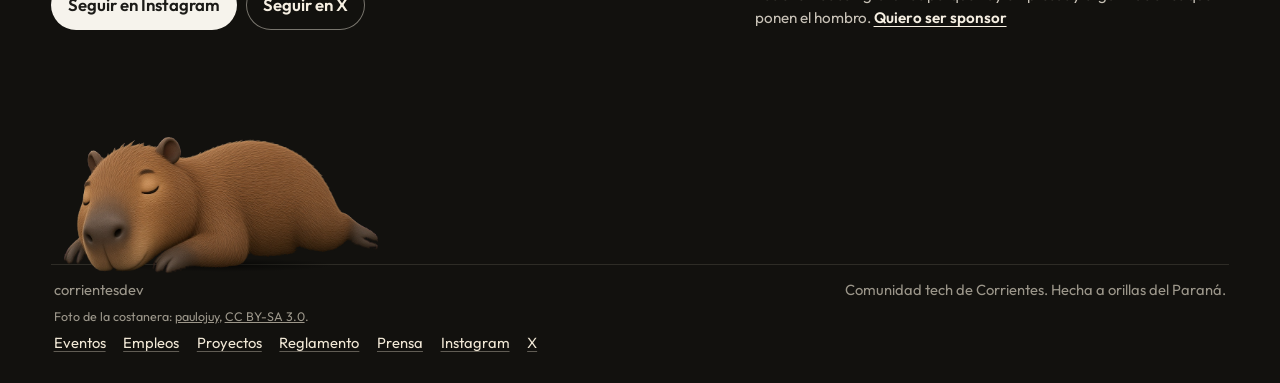
==== commit eb9bbbb8: "Publicar el Cursor Meetup como próximo evento y renovar quienes apoyan. Co-authored-by: Cursor <curs" ====
--- a/index.html
+++ b/index.html
@@ -8,7 +8,7 @@
   <link rel="preconnect" href="https://fonts.googleapis.com">
   <link rel="preconnect" href="https://fonts.gstatic.com" crossorigin>
   <link href="https://fonts.googleapis.com/css2?family=Fraunces:ital,opsz,wght@0,9..144,300..700;1,9..144,300..700&family=Outfit:wght@380;500;600;700&display=swap" rel="stylesheet">
-  <link rel="stylesheet" href="styles.css?v=17">
+  <link rel="stylesheet" href="styles.css?v=19">
   <script>document.documentElement.classList.add("js")</script>
   <link rel="icon" href="favicon.ico?v=3" sizes="any">
   <link rel="icon" type="image/png" sizes="32x32" href="favicon-32.png?v=3">
@@ -51,13 +51,24 @@
     <section class="apoyan atm-rio" aria-label="Quienes nos apoyan">
       <p class="kicker">Nos apoyan</p>
       <div class="cinta" data-cinta>
-        <ul>
-          <li><img src="apoyos/solana.svg" alt="Solana" loading="lazy"><span>Solana</span></li>
-          <li><img src="apoyos/superteam-arg.jpg" alt="Superteam Argentina" loading="lazy"><span>Superteam ARG</span></li>
-          <li><img src="apoyos/cursor.svg" alt="Cursor" loading="lazy"><span>Cursor</span></li>
-          <li><img src="apoyos/xai.svg" alt="SpaceX IA" loading="lazy"><span>SpaceX IA</span></li>
-          <li><img src="apoyos/neatech.svg" alt="NEA TECH" loading="lazy"><span>NEA TECH</span></li>
-        </ul>
+        <div class="cinta-pista">
+          <ul>
+            <li><img src="apoyos/superteam-arg.jpg" alt="Superteam Argentina" loading="lazy"><span>Superteam ARG</span></li>
+            <li><img src="apoyos/cursor.svg" alt="Cursor" loading="lazy"><span>Cursor</span></li>
+            <li><img src="apoyos/xai.svg?v=2" alt="SpaceX IA" loading="lazy"><span>SpaceX IA</span></li>
+            <li><img src="apoyos/bitget-wallet.svg?v=1" alt="Bitget Wallet" loading="lazy"><span>Bitget Wallet</span></li>
+            <li><a href="https://salta.dev/"><img src="apoyos/saltadev.webp" alt="" loading="lazy"><span>SaltaDev</span></a></li>
+            <li><a href="https://cuyoconnect.com/"><img src="apoyos/cuyoconnect.png" alt="" loading="lazy"><span>CuyoConnect</span></a></li>
+          </ul>
+          <ul aria-hidden="true">
+            <li><img src="apoyos/superteam-arg.jpg" alt="" loading="lazy"><span>Superteam ARG</span></li>
+            <li><img src="apoyos/cursor.svg" alt="" loading="lazy"><span>Cursor</span></li>
+            <li><img src="apoyos/xai.svg?v=2" alt="" loading="lazy"><span>SpaceX IA</span></li>
+            <li><img src="apoyos/bitget-wallet.svg?v=1" alt="" loading="lazy"><span>Bitget Wallet</span></li>
+            <li><a href="https://salta.dev/" tabindex="-1"><img src="apoyos/saltadev.webp" alt="" loading="lazy"><span>SaltaDev</span></a></li>
+            <li><a href="https://cuyoconnect.com/" tabindex="-1"><img src="apoyos/cuyoconnect.png" alt="" loading="lazy"><span>CuyoConnect</span></a></li>
+          </ul>
+        </div>
       </div>
     </section>
 
@@ -111,18 +122,18 @@
         <p class="ev-bajada pieza revela">Encuentros, hackathons y experiencias que conectan a quienes construyen tecnología en Corrientes.</p>
       </header>
 
-      <article class="ev-destacado secuencia revela" aria-labelledby="ev-nea">
+      <article class="ev-destacado secuencia revela" aria-labelledby="ev-cursor">
         <div class="ev-destacado-info">
-          <p class="ev-rotulo paso" style="--i: 0">Evento realizado</p>
-          <p class="ev-fecha paso" style="--i: 1"><time datetime="2026-10-15">15 al 17 de octubre</time></p>
-          <h3 id="ev-nea" class="paso" style="--i: 1">NEA TECH</h3>
-          <p class="ev-texto paso" style="--i: 2">Tres días de charlas, talleres y ronda de negocios en el MACC, 4.º y 5.º piso.</p>
+          <p class="ev-rotulo paso" style="--i: 0">Próximamente</p>
+          <p class="ev-fecha paso" style="--i: 1"><time datetime="2026-11-04">miércoles 4 de noviembre</time></p>
+          <h3 id="ev-cursor" class="paso" style="--i: 1">Cursor Meetup</h3>
+          <p class="ev-texto paso" style="--i: 2">De 18:00 a 21:30, en el Parque Tecnológico. Una noche para ver cómo programan con IA y para construir con Cursor.</p>
           <div class="ev-acciones paso" style="--i: 3">
-            <a class="accion" href="https://neatech.com.ar/">Sitio del evento <svg viewBox="0 0 16 16" aria-hidden="true"><path d="M4.5 11.5l7-7M5.5 4.5h6v6" /></svg></a>
+            <a class="accion" href="https://luma.com/spacexai-wp9v">Anotate en Luma <svg viewBox="0 0 16 16" aria-hidden="true"><path d="M4.5 11.5l7-7M5.5 4.5h6v6" /></svg></a>
           </div>
         </div>
         <figure class="ev-destacado-visual paso" style="--i: 2">
-          <img src="apoyos/neatech-hero.webp" width="900" height="1060" alt="Speakers de NEA TECH: Santiago Siri, Rafael Costa (Ragaco), Nicolás Fernández Miranda y Andrés Lizewski" loading="lazy">
+          <img src="apoyos/cursor.svg" width="512" height="512" alt="Cursor">
         </figure>
       </article>
 
@@ -132,11 +143,24 @@
           <p>Encuentros y actividades que la comunidad ya realizó.</p>
         </header>
 
+        <article class="ev-ficha ev-hack secuencia revela" aria-labelledby="ev-nea">
+          <div class="ev-hack-info paso" style="--i: 0">
+            <p class="ev-etiqueta">Evento realizado</p>
+            <h4 id="ev-nea">NEA TECH</h4>
+            <p class="ev-fecha"><time datetime="2026-10-15">15 al 17 de octubre</time></p>
+            <p class="ev-texto">Tres días de charlas, talleres y ronda de negocios en el MACC, 4.º y 5.º piso.</p>
+            <a class="accion" href="https://neatech.com.ar/">Sitio del evento <svg viewBox="0 0 16 16" aria-hidden="true"><path d="M4.5 11.5l7-7M5.5 4.5h6v6" /></svg></a>
+          </div>
+          <figure class="ev-afiche paso" style="--i: 1">
+            <img src="apoyos/neatech-hero.webp" width="900" height="1060" alt="Speakers de NEA TECH: Santiago Siri, Rafael Costa (Ragaco), Nicolás Fernández Miranda y Andrés Lizewski" loading="lazy">
+          </figure>
+        </article>
+
         <article class="ev-ficha ev-meetup secuencia revela" id="anteriores" aria-labelledby="ev-meetup">
           <header class="ev-ficha-cabeza paso" style="--i: 0">
             <div class="ev-ficha-id">
               <p class="ev-etiqueta">Meetup · Evento realizado</p>
-              <h4 id="ev-meetup">Meetup de CorrientesDev</h4>
+              <h4 id="ev-meetup">Grok Bot Meetup</h4>
               <p class="ev-fecha"><time datetime="2026-09-16">16 de septiembre</time></p>
             </div>
             <div class="ev-ficha-contexto">
--- a/styles.css
+++ b/styles.css
@@ -890,30 +890,51 @@
 }
 .apoyan .kicker { text-align: center; margin-bottom: 1.3rem; }
 .cinta { overflow: hidden; }
+.cinta-pista {
+  display: flex;
+  width: max-content;
+  animation: cinta-izq 52s linear infinite;
+}
+.cinta:hover .cinta-pista,
+.cinta:focus-within .cinta-pista { animation-play-state: paused; }
 .cinta ul {
   list-style: none;
   display: flex;
   align-items: center;
-  flex-wrap: wrap;
-  justify-content: center;
-  gap: 1.1rem clamp(1.6rem, 5vw, 4rem);
+  flex-wrap: nowrap;
+  gap: clamp(4.2rem, 8vw, 7.2rem);
   margin: 0;
-  padding: 0 var(--pad);
+  padding: 0.45rem clamp(4.2rem, 8vw, 7.2rem) 0.45rem 0;
 }
 .cinta li {
   display: inline-flex;
   align-items: center;
-  gap: 0.6rem;
+  gap: 0.95rem;
   color: #43413c;
   font-weight: 600;
-  font-size: 1.02rem;
+  font-size: 1.35rem;
   white-space: nowrap;
 }
+.cinta a {
+  display: inline-flex;
+  align-items: center;
+  gap: 0.95rem;
+  color: inherit;
+  text-decoration: none;
+}
+.cinta a:hover span,
+.cinta a:focus-visible span { text-decoration: underline; text-underline-offset: 0.18em; }
+.cinta a:focus-visible { outline: 2px solid currentColor; outline-offset: 6px; border-radius: 8px; }
 .cinta img {
-  height: 34px;
+  height: 68px;
   width: auto;
   display: block;
-  border-radius: 8px;
+  border-radius: 16px;
+}
+.cinta img[src*="saltadev"] { border-radius: 0; }
+@keyframes cinta-izq {
+  from { transform: translateX(0); }
+  to { transform: translateX(-50%); }
 }
 .cinta .letras span {
   font-family: Fraunces, serif;
@@ -1055,6 +1076,13 @@
   .agenda.ya ol.linea::before {
     opacity: 1 !important;
     transform: none !important;
+  }
+  .cinta ul[aria-hidden="true"] { display: none; }
+  .cinta ul {
+    flex-wrap: wrap;
+    justify-content: center;
+    width: 100%;
+    padding: 0.45rem var(--pad);
   }
 }
 
@@ -1377,6 +1405,7 @@
   border-radius: 22px;
   overflow: hidden;
 }
+.evento[hidden] { display: none; }
 .evento-tapa {
   display: flex;
   align-items: flex-end;
@@ -1597,8 +1626,7 @@
 .atm-rio ::selection { background: var(--ocaso); color: var(--rio); }
 .apoyan.atm-rio { padding: clamp(1.4rem, 3.5vw, 2.4rem) 0 clamp(0.6rem, 2vw, 1.2rem); }
 .atm-rio .cinta li { color: rgba(241, 232, 214, 0.86); }
-.atm-rio .cinta img[src*="xai"],
-.atm-rio .cinta img[src*="neatech"] { filter: invert(1) sepia(0.12) brightness(0.96); }
+.atm-rio .cinta img[src*="cuyoconnect"] { background: #f1e8d6; }
 .atm-rio .btn.ghost {
   background: transparent;
   color: var(--crema);
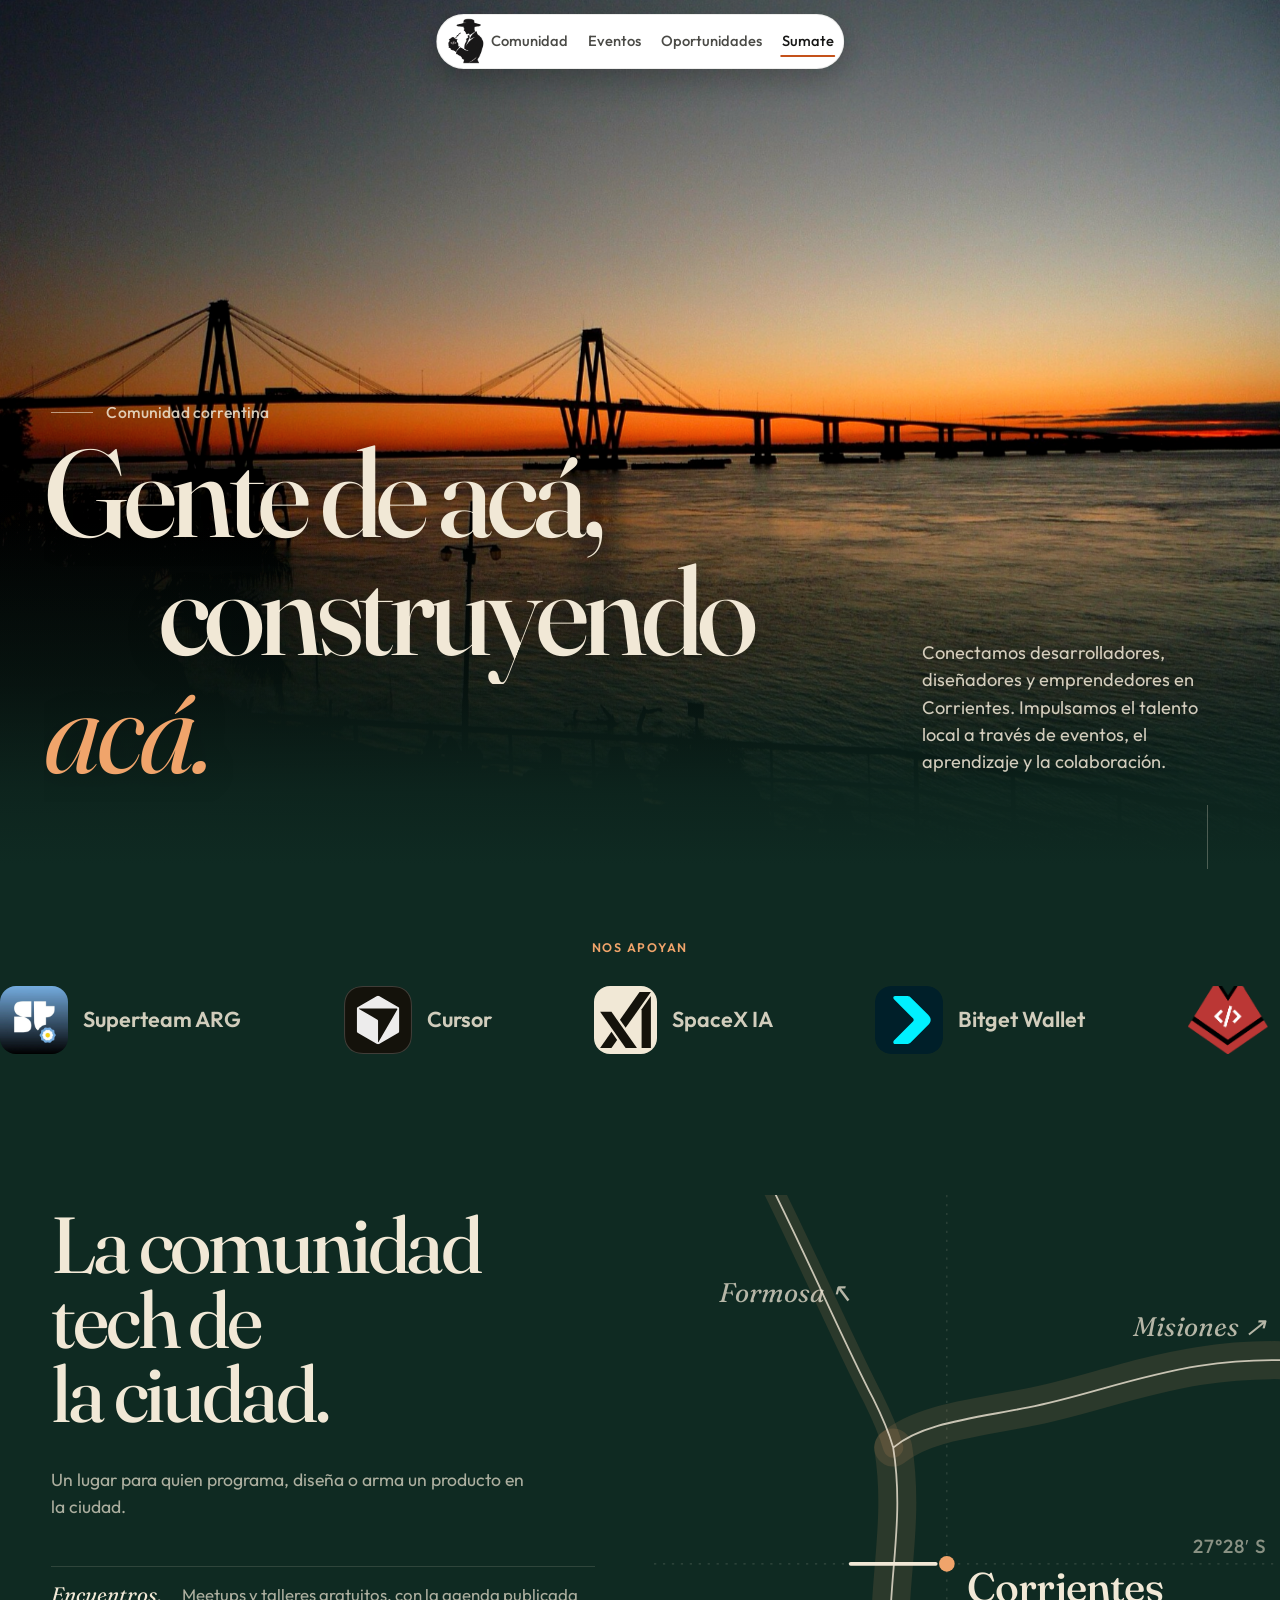
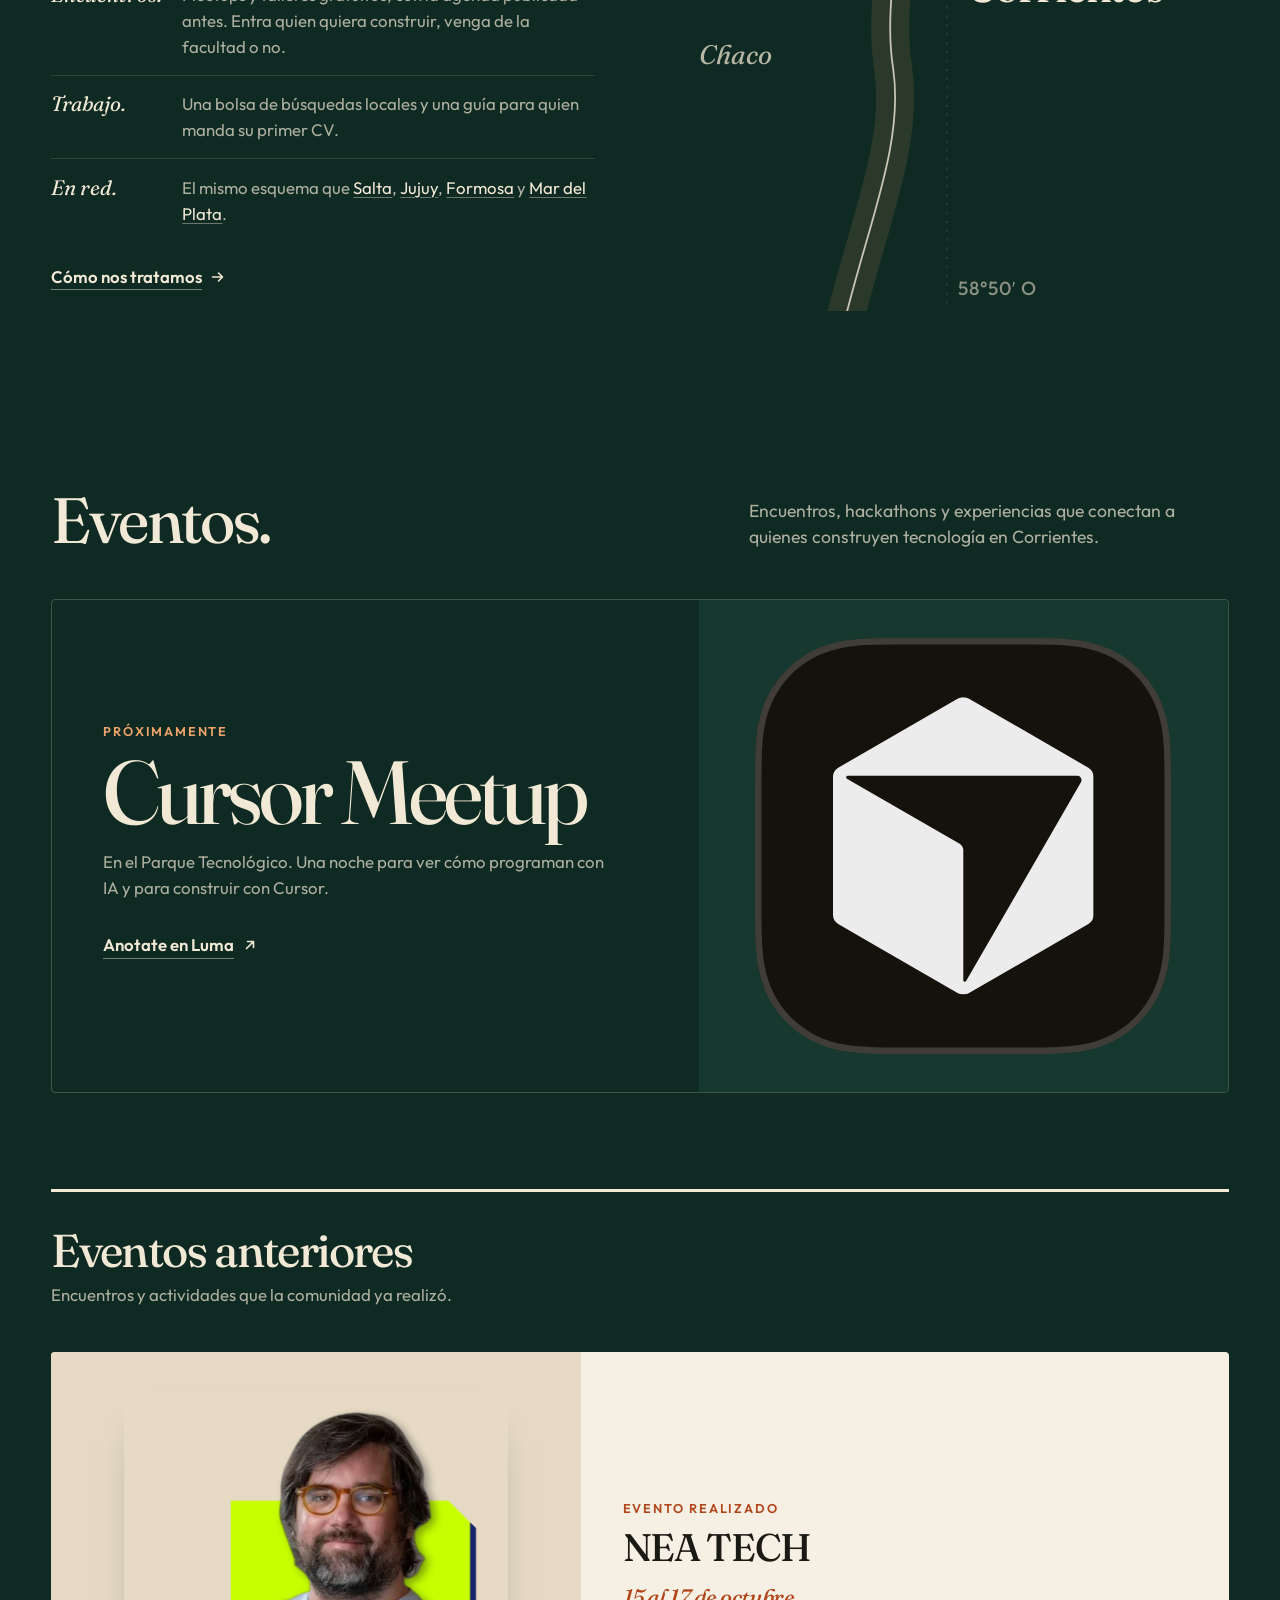
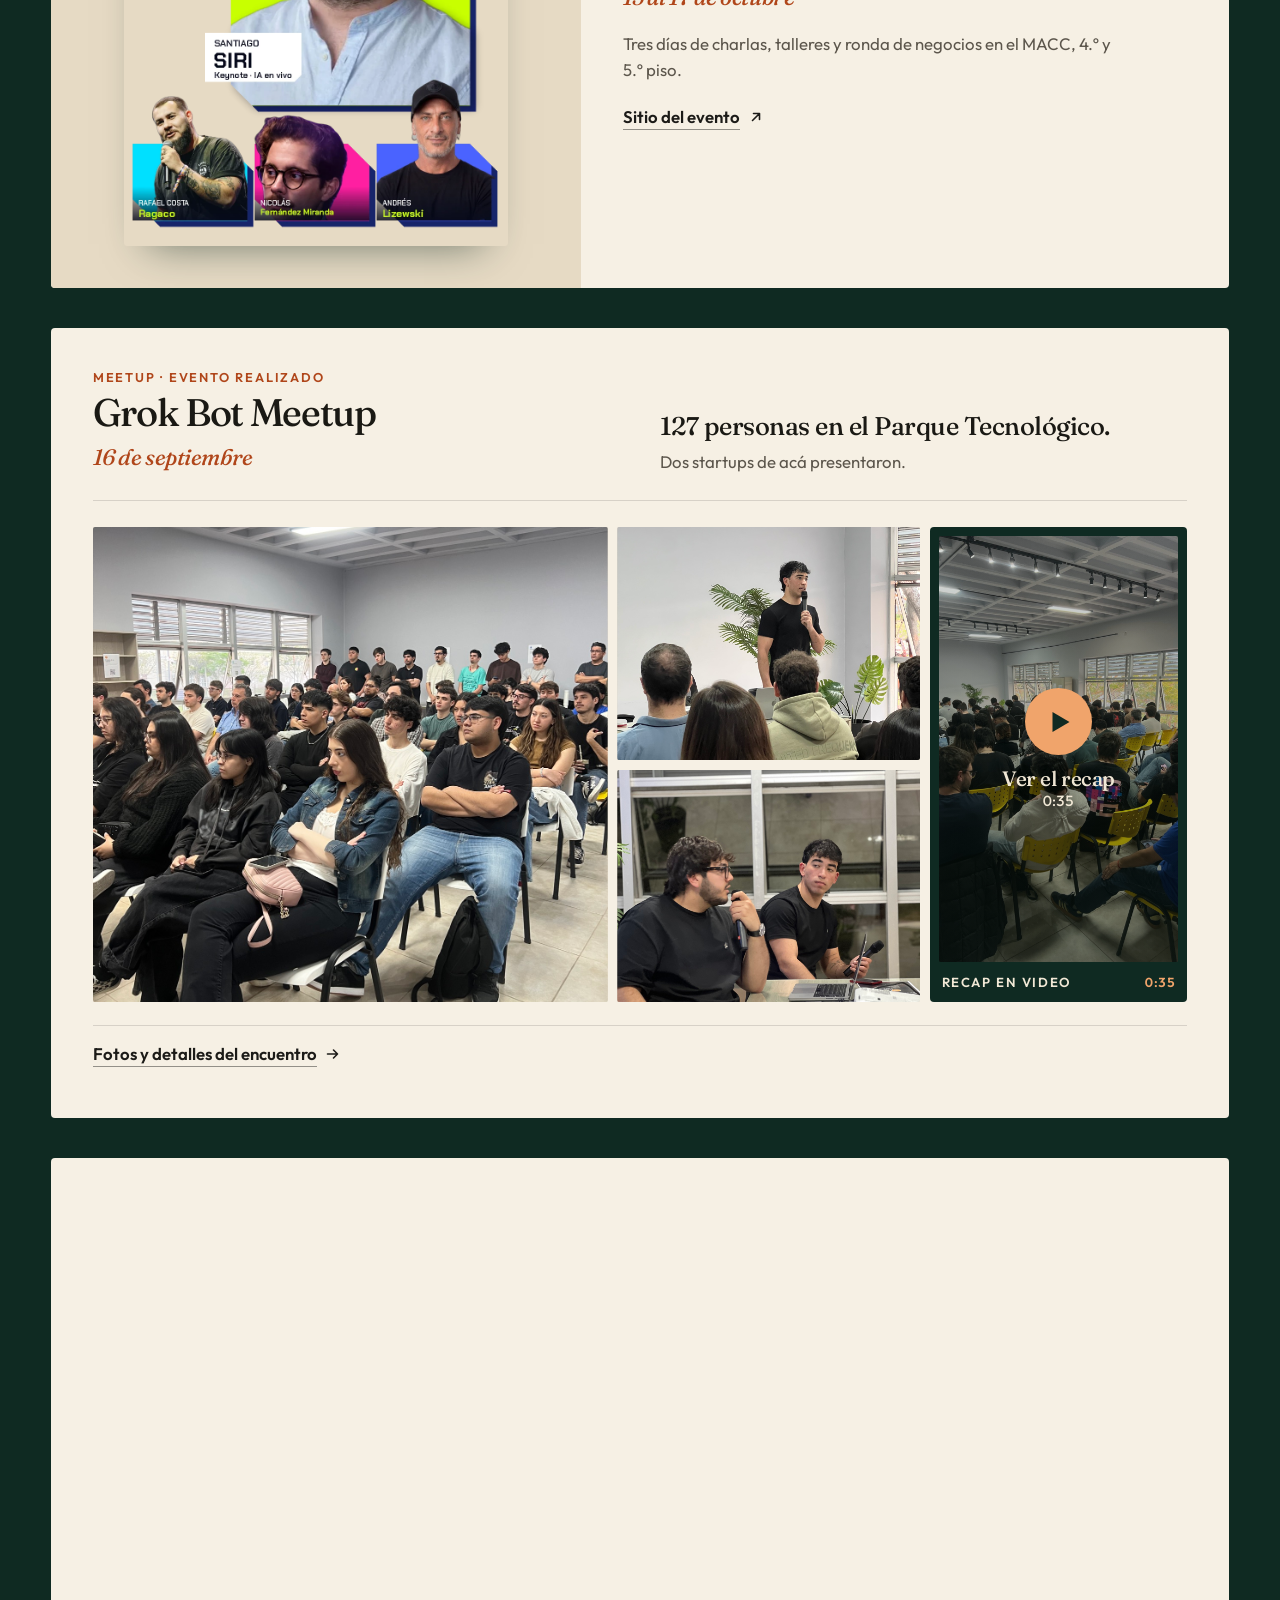
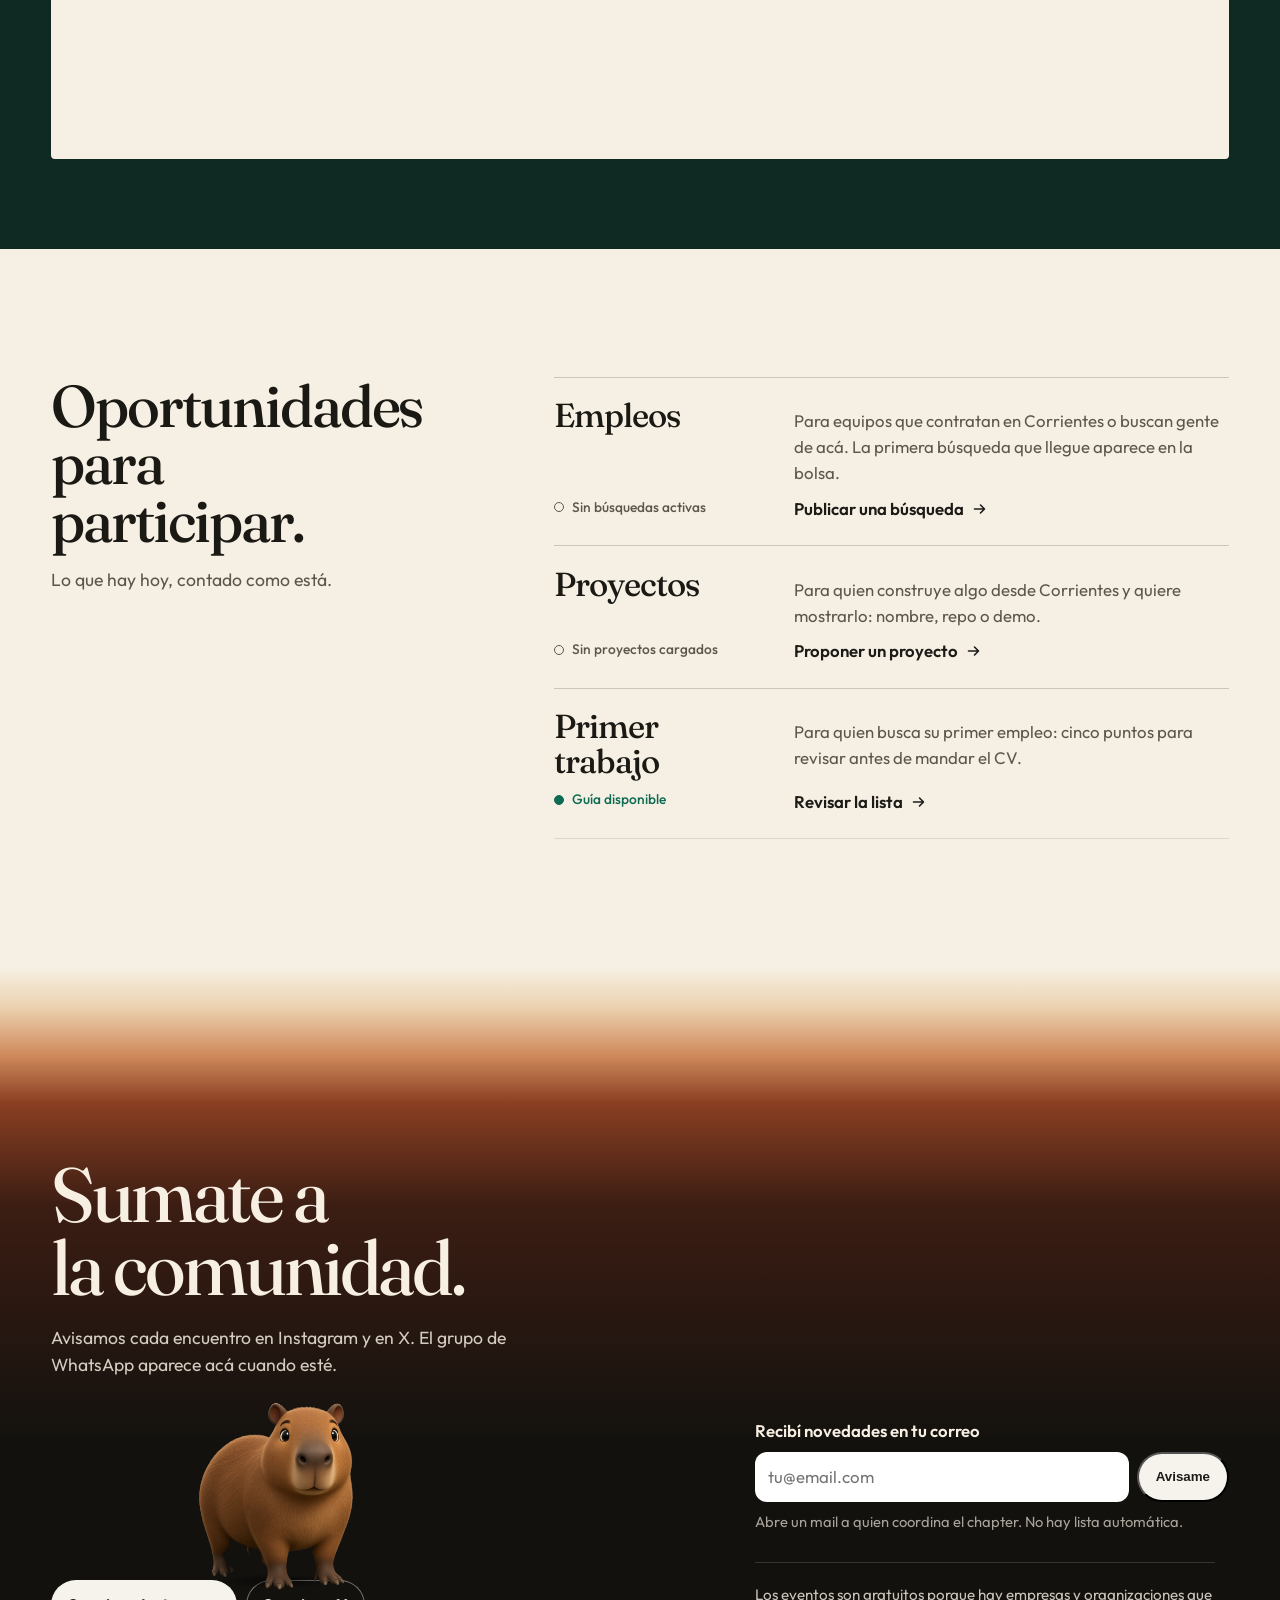
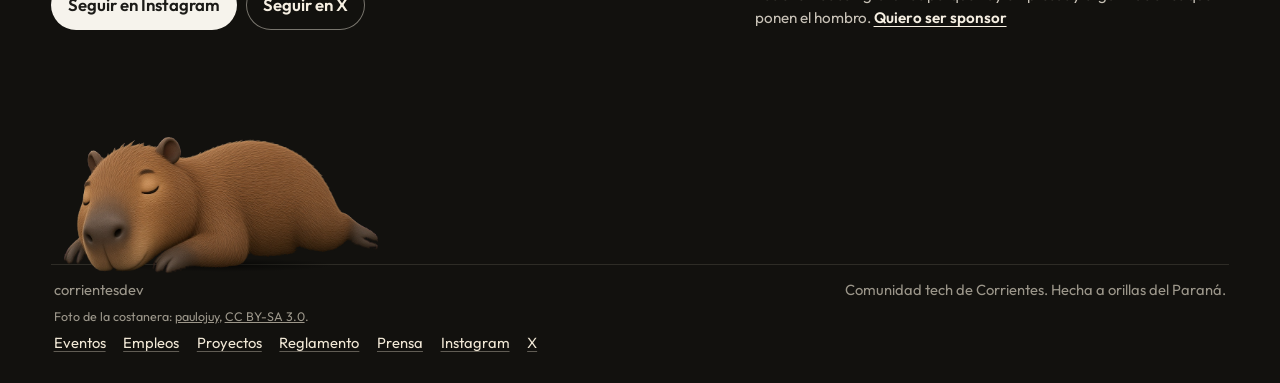
==== commit d8da8127: "Sacar la fecha del Cursor Meetup y dejarlo como próximamente. Co-authored-by: Cursor <cursoragent@cu" ====
--- a/index.html
+++ b/index.html
@@ -125,9 +125,8 @@
       <article class="ev-destacado secuencia revela" aria-labelledby="ev-cursor">
         <div class="ev-destacado-info">
           <p class="ev-rotulo paso" style="--i: 0">Próximamente</p>
-          <p class="ev-fecha paso" style="--i: 1"><time datetime="2026-11-04">miércoles 4 de noviembre</time></p>
           <h3 id="ev-cursor" class="paso" style="--i: 1">Cursor Meetup</h3>
-          <p class="ev-texto paso" style="--i: 2">De 18:00 a 21:30, en el Parque Tecnológico. Una noche para ver cómo programan con IA y para construir con Cursor.</p>
+          <p class="ev-texto paso" style="--i: 2">En el Parque Tecnológico. Una noche para ver cómo programan con IA y para construir con Cursor.</p>
           <div class="ev-acciones paso" style="--i: 3">
             <a class="accion" href="https://luma.com/spacexai-wp9v">Anotate en Luma <svg viewBox="0 0 16 16" aria-hidden="true"><path d="M4.5 11.5l7-7M5.5 4.5h6v6" /></svg></a>
           </div>
